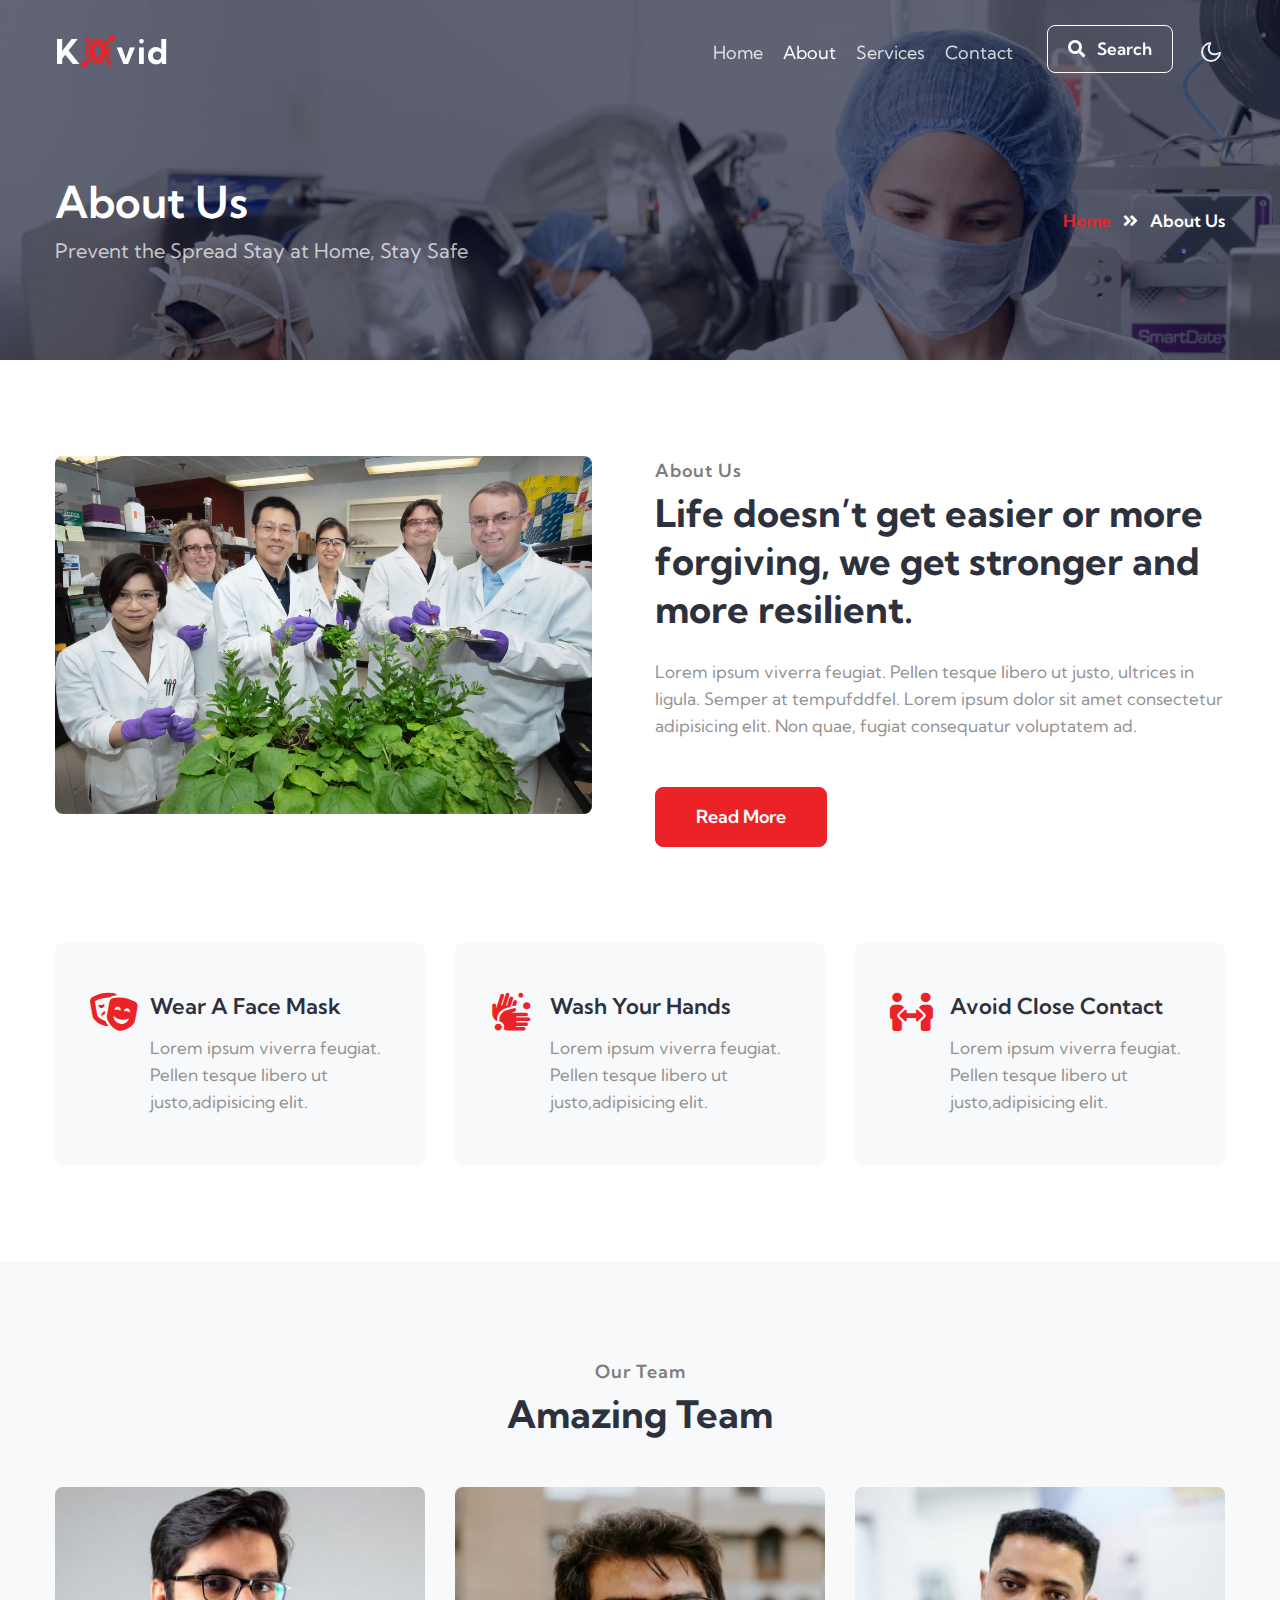
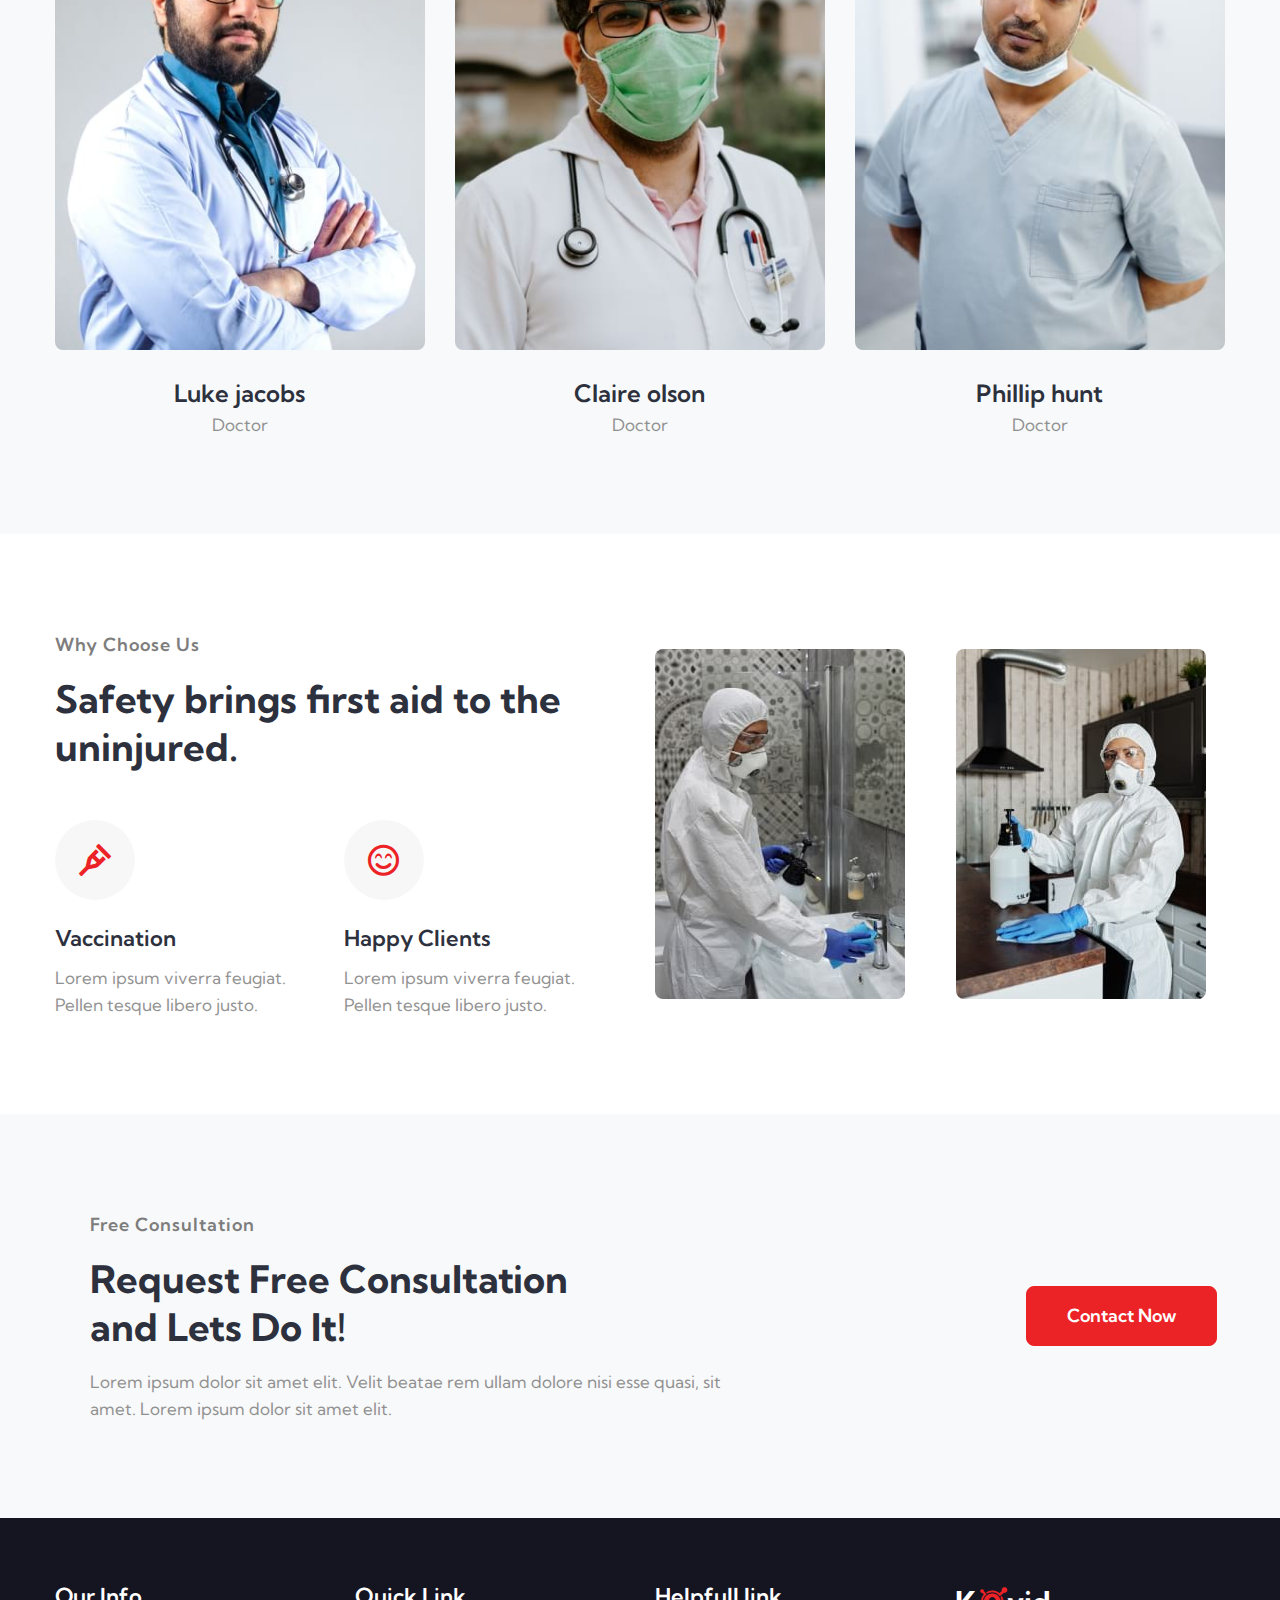
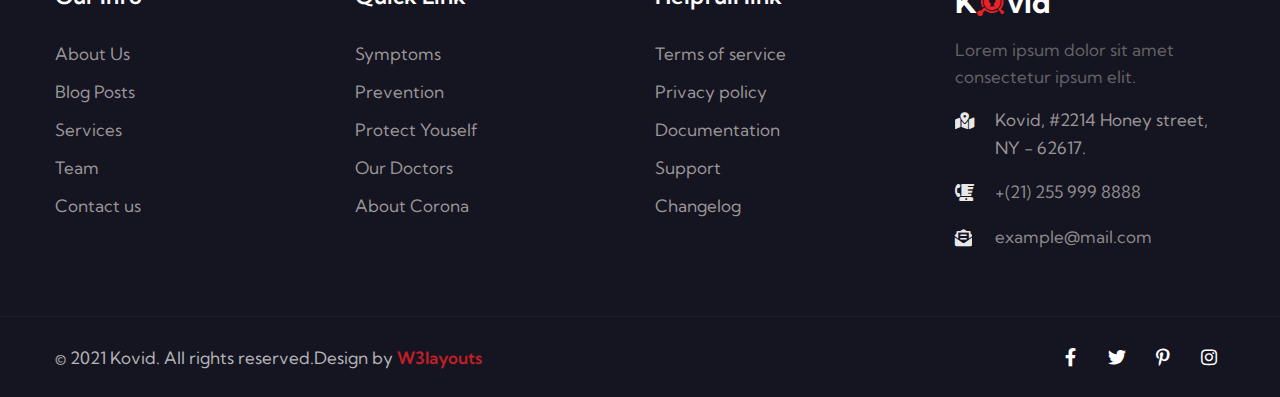
==== about.html @ a3995349 "final project" ====
<!doctype html>
<html lang="en">

<head>
  <!-- Required meta tags -->
  <meta charset="utf-8">
  <meta name="viewport" content="width=device-width, initial-scale=1, shrink-to-fit=no">
  <title>Kovid - Medical Category Bootstrap Responsive Template | About : W3layouts</title>
  <!-- google fonts -->
  <link href="//fonts.googleapis.com/css2?family=Kumbh+Sans:wght@300;400;700&display=swap" rel="stylesheet">
  <!-- Template CSS -->
  <link rel="stylesheet" href="assets/css/style-starter.css">
</head>

<body>
  <!--header-->
  <header id="site-header" class="fixed-top">
    <div class="container">
      <nav class="navbar navbar-expand-lg navbar-dark stroke">
        <h1>
          <a class="navbar-brand" href="index.html">
            K<i class="fab fa-keycdn"></i>vid</a>
        </h1>
        <!-- if logo is image enable this   
          <a class="navbar-brand" href="#index.html">
              <img src="image-path" alt="Your logo" title="Your logo" style="height:35px;" />
          </a> -->
        <button class="navbar-toggler  collapsed bg-gradient" type="button" data-toggle="collapse"
          data-target="#navbarTogglerDemo02" aria-controls="navbarTogglerDemo02" aria-expanded="false"
          aria-label="Toggle navigation">
          <span class="navbar-toggler-icon fa icon-expand fa-bars"></span>
          <span class="navbar-toggler-icon fa icon-close fa-times"></span>
          </span>
        </button>
        <div class="collapse navbar-collapse" id="navbarTogglerDemo02">
          <ul class="navbar-nav ml-lg-auto">
            <li class="nav-item">
              <a class="nav-link" href="index.html">Home <span class="sr-only">(current)</span></a>
            </li>
            <li class="nav-item active">
              <a class="nav-link" href="about.html">About</a>
            </li>
            <li class="nav-item">
              <a class="nav-link" href="services.html">Services</a>
            </li>

            <li class="nav-item mr-lg-1">
              <a class="nav-link" href="contact.html">Contact</a>
          </li>
           <!--/search-right-->
              <li class="header-search mr-lg-2 mt-lg-0 mt-4 position-relative">
                  <div class="search-right">
                      <a href="#search" class="btn btn-style search-btn" title="search"><span
                              class="fas fa-search mr-2" aria-hidden="true"></span> Search</a>
                     
                  </div>
              </li>
              <!--//search-right-->
          </ul>
        </div>
        <!-- toggle switch for light and dark theme -->
        <div class="mobile-position">
          <nav class="navigation">
            <div class="theme-switch-wrapper">
              <label class="theme-switch" for="checkbox">
                <input type="checkbox" id="checkbox">
                <div class="mode-container py-1">
                  <i class="gg-sun"></i>
                  <i class="gg-moon"></i>
                </div>
              </label>
            </div>
          </nav>
        </div>
        <!-- //toggle switch for light and dark theme -->
      </nav>

    </div>
  </header>
  <!--/header-->
  <!-- breadcrumb -->
<section class="w3l-about-breadcrumb text-center">
  <div class="breadcrumb-bg breadcrumb-bg-about py-5">
      <div class="container py-lg-5 py-md-4">
        <div class="w3breadcrumb-gids">
          <div class="w3breadcrumb-left text-left">
                    <h2 class="title AboutPageBanner">
                  About Us   </h2>
                              <p class="inner-page-para mt-2">
                                Prevent the Spread
                                Stay at Home, Stay Safe             </p>
          </div>
          <div class="w3breadcrumb-right">
                <ul class="breadcrumbs-custom-path">
                  <li><a href="index.html">Home</a></li>
                  <li class="active"><span class="fas fa-angle-double-right mx-2"></span> About Us</li>
                </ul>
          </div>
    </div>
      </div>
      <div class="hero-overlay"></div>
  </div>
</section>
<!--//breadcrumb-->
<!--/w3l-aboutblock1-->
  <section class="w3l-aboutblock1" id="about">
    <div class="midd-w3 py-5">
      <div class="container py-lg-5 py-md-4 py-2">
        <div class="row">
          <div class="col-lg-6 left-wthree-img pr-lg-5">
            <div class="position-relative">
              <img src="assets/images/banner5.jpg"
                alt="" class="img-fluid radius-image">
              </div>
            </div>
          <div class="col-lg-6 mt-lg-0 mt-5 about-right-faq align-self">
            <h5 class="title-subw3hny mb-1">About Us</h5>
            <h3 class="title-w3l">Life doesn’t get easier or more forgiving, we get stronger and more resilient.</h3>
            <p class="mt-4">Lorem ipsum viverra feugiat. Pellen tesque libero ut justo,
              ultrices in ligula. Semper at tempufddfel. Lorem ipsum dolor sit amet consectetur adipisicing
              elit. Non quae, fugiat consequatur voluptatem ad.</p>
            <a class="btn btn-primary btn-style mt-md-5 mt-4 mr-md-4 mr-3" href="#url">
              Read More </a>
          </div>
        </div>
        <!--/Features-->
        <div class="row justify-content-center mt-5 pt-lg-5 AboutFeatures">
          <div class="col-lg-4 col-md-6 grids-feature">
            <div class="area-box">
              <i class="fas fa-theater-masks" aria-hidden="true"></i>
              <div class="area-box-info">
                <h4><a href="#url" class="title-head">
                  Wear A Face Mask</a></h4>
                    <p>Lorem ipsum viverra feugiat. Pellen tesque libero ut justo,adipisicing
                      elit.</p>
              </div>
            </div>
          </div>
          <div class="col-lg-4 col-md-6 grids-feature mt-md-0 mt-4">
            <div class="area-box">
              <i class="fas fa-hands-wash" aria-hidden="true"></i>
              <div class="area-box-info">
                <h4><a href="#url" class="title-head">
                  Wash Your Hands</a></h4>
                    <p>Lorem ipsum viverra feugiat. Pellen tesque libero ut justo,adipisicing
                      elit.</p>
              </div>
            </div>
          </div>
          <div class="col-lg-4 col-md-6 grids-feature mt-lg-0 mt-4">
            <div class="area-box">
              <i class="fas fa-people-arrows" aria-hidden="true"></i>
              <div class="area-box-info">
                <h4><a href="#url" class="title-head">
                  Avoid Close Contact</a></h4>
                    <p>Lorem ipsum viverra feugiat. Pellen tesque libero ut justo,adipisicing
                      elit.</p>
              </div>
            </div>
          </div>
        </div>
         <!--//Features-->
      </div>
    </div>
  </section>
  <!--//w3l-aboutblock1-->
   <!--/team-sec-->
   <section class="w3l-team-main team py-5" id="team">
    <div class="container py-lg-5">
      <h5 class="title-subw3hny mb-1 text-center">Our Team</h5>
      <h3 class="title-w3l text-center">Amazing Team</h3>
      <div class="row team-row mt-md-5 mt-4">
        <div class="col-lg-4 col-6 team-wrap">
          <div class="team-member text-center">
            <div class="team-img">
              <img src="assets/images/team1.jpg" alt="" class="radius-image">
              <div class="overlay-team">
                <div class="team-details text-center">
                  <div class="socials mt-20">
                    <a href="#url">
                      <span class="fab fa-facebook-f"></span>
                    </a>
                    <a href="#url">
                      <span class="fab fa-twitter"></span>
                    </a>
                    <a href="#url">
                      <span class="fab fa-linkedin-in"></span>
                    </a>
                  </div>
                </div>
              </div>
            </div>
            <a href="#url" class="team-title">Luke jacobs</a>
            <p>Doctor</p>
          </div>
        </div>
        <!-- end team member -->
        <div class="col-lg-4 col-6 team-wrap">
          <div class="team-member text-center">
            <div class="team-img">
              <img src="assets/images/team3.jpg" alt="" class="radius-image">
              <div class="overlay-team">
                <div class="team-details text-center">
                  <div class="socials mt-20">
                    <a href="#url">
                      <span class="fab fa-facebook-f"></span>
                    </a>
                    <a href="#url">
                      <span class="fab fa-twitter"></span>
                    </a>
                    <a href="#url">
                      <span class="fab fa-linkedin-in"></span>
                    </a>
                  </div>
                </div>
              </div>
            </div>
            <a href="#url" class="team-title">Claire olson</a>
            <p>Doctor</p>
          </div>
        </div>
        <!-- end team member -->
        <div class="col-lg-4 col-6 team-wrap mt-lg-0 mt-5">
          <div class="team-member last text-center">
            <div class="team-img">
              <img src="assets/images/team2.jpg" alt="" class="radius-image">
              <div class="overlay-team">
                <div class="team-details text-center">
                  <div class="socials mt-20">
                    <a href="#url">
                      <span class="fab fa-facebook-f"></span>
                    </a>
                    <a href="#url">
                      <span class="fab fa-twitter"></span>
                    </a>
                    <a href="#url">
                      <span class="fab fa-linkedin-in"></span>
                    </a>
                  </div>
                </div>
              </div>
            </div>
            <a href="#url" class="team-title">Phillip hunt</a>
            <p>Doctor</p>
          </div>
        </div>
      </div>
  </section>
  <!--//team-sec-->
  <!--/w3l-about2-->
  <section class="w3l-about2 py-5">
    <div class="container py-lg-5 py-md-4 py-2 AboutPageStats">
      <div class="row cwp23-content align-items-center">
        <div class="col-lg-6 pr-lg-5">
          <h5 class="title-subw3hny mb-3">Why Choose Us</h5>
          <h3 class="title-w3l">Safety brings first aid to the uninjured.</h3>
          <div class="cwp23-text-cols mt-lg-5 mt-4">
            <div class="column">
              <div class="icon mb-4">
                  <span class="fas fa-crutch"></span>
               </div>
              <h4>Vaccination</h4>
              <p>Lorem ipsum viverra feugiat. Pellen tesque libero justo.</p>
            </div>
            <div class="column">
              <div class="icon mb-4">
                <span class="far fa-smile-beam"></span>
              </div>
              <h4>Happy Clients</h4>
              <p>Lorem ipsum viverra feugiat. Pellen tesque libero justo.</p>
            </div>
          </div>
        </div>
        <div class="col-lg-3 col-6 cwp23-text align-self mt-lg-0 mt-5 pr-md-3 pr-2">
          <img src="assets/images/1.jpg" alt=""
            class="radius-image img-fluid">
        </div>
        <div class="col-lg-3 col-6  cwp23-text align-self mt-lg-0 mt-5 pl-md-3 pl-2">
          <img src="assets/images/2.jpg" alt=""
            class="radius-image img-fluid">
        </div>
      </div>
    </div>
  </section>
 <!--//w3l-about2-->
  <!--/w3l-project-->
  <section class="w3l-project-main py-5">
    <div class="container py-md-5 py-2">
      <div class="w3l-project-in">
        <div class="row">
          <div class="col-lg-8">
            <div class="bottom-info">
              <div class="header-section pr-lg-5">
                <h5 class="title-subw3hny mb-3">Free Consultation</h5>
                <h3 class="title-w3l mb-3">Request Free Consultation <br>and <span class="span-bold">Lets Do It!</span>
                </h3>
                <p>Lorem ipsum dolor sit amet elit. Velit beatae rem ullam dolore nisi esse quasi, sit amet. Lorem ipsum dolor sit amet elit.</p>
              </div>
            </div>
          </div>
          <div class="col-lg-4 align-self text-lg-right mt-lg-0 mt-sm-5 mt-4">
            <a href="#" class="btn btn-primary btn-white  btn-style mr-2"> Contact Now </a>
          </div>
        </div>
      </div>
    </div>
  </section>
  <!--//w3l-project-->
  <!--/footer-->
  <section class="w3l-footer-29-main">
    <div class="footer-29 py-5">
      <div class="container py-lg-3">
        <div class="row footer-top-29">
          <div class="col-lg-3 col-sm-6 footer-list-29 footer-2 mt-lg-0 mt-md-5 mt-4">
            <ul>
              <h6 class="footer-title-29">Our Info</h6>
              <li><a href="about.html">About Us</a></li>
              <li><a href="blog.html"> Blog Posts</a></li>
              <li><a href="services.html">Services</a></li>

              <li><a href="about.html">Team</a></li>
              <li><a href="contact.html">Contact us</a></li>
            </ul>
          </div>
          <div class="col-lg-3 col-sm-6 footer-list-29 footer-2 mt-lg-0 mt-md-5 mt-4">
            <h6 class="footer-title-29">Quick Link</h6>
            <ul>
              <li><a href="#syn">Symptoms</a></li>

              <li><a href="#vention">Prevention</a></li>
              <li><a href="#protect">Protect Youself</a></li>
              <li><a href="#our">Our Doctors</a></li>
              <li><a href="#pack">About Corona</a></li>

            </ul>
          </div>
          <div class="col-lg-3 col-sm-6 footer-list-29 footer-2 mt-lg-0 mt-md-5 mt-4">
            <h6 class="footer-title-29">Helpfull link</h6>
            <ul>
              <li><a href="#terms">Terms of service</a></li>
              <li><a href="#privacy"> Privacy policy</a></li>
              <li><a href="#doc"> Documentation</a></li>
              <li><a href="#support"> Support</a></li>
              <li><a href="#changelog"> Changelog</a></li>
            </ul>
          </div>
          <div class="col-lg-3 col-sm-6 footer-list-29 footer-2 mt-lg-0 mt-md-5 mt-4">
            <div class="footer-logo mb-3">
              <h2>
                <a class="navbar-brand" href="index.html">
                    K<i class="fab fa-keycdn"></i>vid</a>
              </h2>
            </div>
            <p>Lorem ipsum dolor sit amet consectetur ipsum elit.</p>

            <div class="cont-details">
              <div class="cont-top margin-up">
                <div class="cont-left text-center">
                  <span class="fas fa-map-marked-alt"></span>
                </div>
                <div class="cont-right">
                  <p> Kovid, #2214 Honey street, NY - 62617.</p>
                </div>
              </div>
              <div class="cont-top margin-up">
                <div class="cont-left text-center">
                  <span class="fas fa-blender-phone"></span>
                </div>
                <div class="cont-right">
                  <p><a href="tel:+(21) 255 999 8888"> +(21) 255 999
                      8888</a></p>
                </div>
              </div>
              <div class="cont-top margin-up">
                <div class="cont-left text-center">
                  <span class="fas fa-envelope-open-text"></span>
                </div>
                <div class="cont-right">
                  <p><a href="mailto:example@mail.com" class="mail">
                      example@mail.com</a></p>
                </div>
              </div>
            </div>

          </div>
        </div>
      </div>
    </div>
  </section>
  <!-- //footer -->
  <!-- copyright -->
  <section class="w3l-copyright">
    <div class="container">
      <div class="row bottom-copies">
        <p class="col-lg-8 copy-footer-29">© 2021 Kovid. All rights reserved.Design by<a href="https://w3layouts.com/"
            target="_blank">
            W3layouts</a></p>
        <div class="col-lg-4 main-social-footer-29">
          <a href="#facebook" class="facebook"><span class="fab fa-facebook-f"></span></a>
          <a href="#twitter" class="twitter"><span class="fab fa-twitter"></span></a>
          <a href="#pinterest"><span class="fab fa-pinterest-p"></span></a>
          <a href="#instagram" class="instagram"><span class="fab fa-instagram"></span></a>
        
        </div>
      </div>
    </div>
    <!-- move top -->
    <button onclick="topFunction()" id="movetop" title="Go to top">
      <i class="fas fa-level-up-alt"></i>
    </button>
    <script>
      // When the user scrolls down 20px from the top of the document, show the button
      window.onscroll = function () {
        scrollFunction()
      };

      function scrollFunction() {
        if (document.body.scrollTop > 20 || document.documentElement.scrollTop > 20) {
          document.getElementById("movetop").style.display = "block";
        } else {
          document.getElementById("movetop").style.display = "none";
        }
      }

      // When the user clicks on the button, scroll to the top of the document
      function topFunction() {
        document.body.scrollTop = 0;
        document.documentElement.scrollTop = 0;
      }
    </script>
    <!-- /move top -->
  </section>
  <!-- //copyright -->
  <!--//footer-->
  <!-- Template JavaScript -->
  <script src="assets/js/jquery-3.3.1.min.js"></script>
  <script src="assets/js/theme-change.js"></script>
  <!-- disable body scroll which navbar is in active -->
  <script>
    $(function () {
      $('.navbar-toggler').click(function () {
        $('body').toggleClass('noscroll');
      })
    });
  </script>
  <!-- disable body scroll which navbar is in active -->

  <!--/MENU-JS-->
  <script>
    $(window).on("scroll", function () {
      var scroll = $(window).scrollTop();

      if (scroll >= 80) {
        $("#site-header").addClass("nav-fixed");
      } else {
        $("#site-header").removeClass("nav-fixed");
      }
    });

    //Main navigation Active Class Add Remove
    $(".navbar-toggler").on("click", function () {
      $("header").toggleClass("active");
    });
    $(document).on("ready", function () {
      if ($(window).width() > 991) {
        $("header").removeClass("active");
      }
      $(window).on("resize", function () {
        if ($(window).width() > 991) {
          $("header").removeClass("active");
        }
      });
    });
  </script>
  <!--//MENU-JS-->
  <script src="assets/js/bootstrap.min.js"></script>

</body>

</html>
---- assets/css/style-starter.css ----
@charset "UTF-8";
:root {
  --blue: #007bff;
  --indigo: #6610f2;
  --purple: #6f42c1;
  --pink: #e83e8c;
  --red: #dc3545;
  --orange: #fd7e14;
  --yellow: #ffc107;
  --green: #28a745;
  --teal: #20c997;
  --cyan: #17a2b8;
  --white: #fff;
  --gray: #6c757d;
  --gray-dark: #343a40;
  --primary: #00a63f;
  --secondary: #213364;
  --success: #28a745;
  --info: #17a2b8;
  --warning: #ffc107;
  --danger: #dc3545;
  --light: #f8f9fa;
  --dark: #343a40;
  --breakpoint-xs: 0;
  --breakpoint-sm: 576px;
  --breakpoint-md: 768px;
  --breakpoint-lg: 992px;
  --breakpoint-xl: 1200px;
  --font-family-sans-serif: -apple-system, BlinkMacSystemFont, "Segoe UI", Roboto, "Helvetica Neue", Arial, "Noto Sans", sans-serif, "Apple Color Emoji", "Segoe UI Emoji", "Segoe UI Symbol", "Noto Color Emoji";
  --font-family-monospace: SFMono-Regular, Menlo, Monaco, Consolas, "Liberation Mono", "Courier New", monospace;
}

*,
*::before,
*::after {
  box-sizing: border-box;
}

html {
  font-family: sans-serif;
  line-height: 1.15;
  -webkit-text-size-adjust: 100%;
  -webkit-tap-highlight-color: rgba(0, 0, 0, 0);
}

article,
aside,
figcaption,
figure,
footer,
header,
hgroup,
main,
nav,
section {
  display: block;
}

body {
  margin: 0;
  font-family: -apple-system, BlinkMacSystemFont, "Segoe UI", Roboto, "Helvetica Neue", Arial, "Noto Sans", sans-serif, "Apple Color Emoji", "Segoe UI Emoji", "Segoe UI Symbol", "Noto Color Emoji";
  font-size: 1rem;
  font-weight: 400;
  line-height: 1.5;
  color: #212529;
  text-align: left;
  background-color: #fff;
}

[tabindex="-1"]:focus:not(:focus-visible) {
  outline: 0 !important;
}

hr {
  box-sizing: content-box;
  height: 0;
  overflow: visible;
}

h1,
h2,
h3,
h4,
h5,
h6 {
  margin-top: 0;
  margin-bottom: 0.5rem;
}

p {
  margin-top: 0;
  margin-bottom: 1rem;
}

abbr[title],
abbr[data-original-title] {
  text-decoration: underline;
  -webkit-text-decoration: underline dotted;
  text-decoration: underline dotted;
  cursor: help;
  border-bottom: 0;
  -webkit-text-decoration-skip-ink: none;
  text-decoration-skip-ink: none;
}

address {
  margin-bottom: 1rem;
  font-style: normal;
  line-height: inherit;
}

ol,
ul,
dl {
  margin-top: 0;
  margin-bottom: 1rem;
}

ol ol,
ul ul,
ol ul,
ul ol {
  margin-bottom: 0;
}

dt {
  font-weight: 700;
}

dd {
  margin-bottom: .5rem;
  margin-left: 0;
}

blockquote {
  margin: 0 0 1rem;
}

b,
strong {
  font-weight: bolder;
}

small {
  font-size: 80%;
}

sub,
sup {
  position: relative;
  font-size: 75%;
  line-height: 0;
  vertical-align: baseline;
}

sub {
  bottom: -.25em;
}

sup {
  top: -.5em;
}

a {
  color: #00a63f;
  text-decoration: none;
  background-color: transparent;
}

a:hover {
  color: #005a22;
  text-decoration: underline;
}

a:not([href]) {
  color: inherit;
  text-decoration: none;
}

a:not([href]):hover {
  color: inherit;
  text-decoration: none;
}

pre,
code,
kbd,
samp {
  font-family: SFMono-Regular, Menlo, Monaco, Consolas, "Liberation Mono", "Courier New", monospace;
  font-size: 1em;
}

pre {
  margin-top: 0;
  margin-bottom: 1rem;
  overflow: auto;
}

figure {
  margin: 0 0 1rem;
}

img {
  vertical-align: middle;
  border-style: none;
}

svg {
  overflow: hidden;
  vertical-align: middle;
}

table {
  border-collapse: collapse;
}

caption {
  padding-top: 0.75rem;
  padding-bottom: 0.75rem;
  color: #6c757d;
  text-align: left;
  caption-side: bottom;
}

th {
  text-align: inherit;
}

label {
  display: inline-block;
  margin-bottom: 0.5rem;
}

button {
  border-radius: 0;
}

button:focus {
  outline: 1px dotted;
  outline: 5px auto -webkit-focus-ring-color;
}

input,
button,
select,
optgroup,
textarea {
  margin: 0;
  font-family: inherit;
  font-size: inherit;
  line-height: inherit;
}

button,
input {
  overflow: visible;
}

button,
select {
  text-transform: none;
}

select {
  word-wrap: normal;
}

button,
[type="button"],
[type="reset"],
[type="submit"] {
  -webkit-appearance: button;
}

button:not(:disabled),
[type="button"]:not(:disabled),
[type="reset"]:not(:disabled),
[type="submit"]:not(:disabled) {
  cursor: pointer;
}

button::-moz-focus-inner,
[type="button"]::-moz-focus-inner,
[type="reset"]::-moz-focus-inner,
[type="submit"]::-moz-focus-inner {
  padding: 0;
  border-style: none;
}

input[type="radio"],
input[type="checkbox"] {
  box-sizing: border-box;
  padding: 0;
}

input[type="date"],
input[type="time"],
input[type="datetime-local"],
input[type="month"] {
  -webkit-appearance: listbox;
}

textarea {
  overflow: auto;
  resize: vertical;
}

fieldset {
  min-width: 0;
  padding: 0;
  margin: 0;
  border: 0;
}

legend {
  display: block;
  width: 100%;
  max-width: 100%;
  padding: 0;
  margin-bottom: .5rem;
  font-size: 1.5rem;
  line-height: inherit;
  color: inherit;
  white-space: normal;
}

@media (max-width: 1200px) {
  legend {
    font-size: calc(1.275rem + 0.3vw);
  }
}

progress {
  vertical-align: baseline;
}

[type="number"]::-webkit-inner-spin-button,
[type="number"]::-webkit-outer-spin-button {
  height: auto;
}

[type="search"] {
  outline-offset: -2px;
  -webkit-appearance: none;
}

[type="search"]::-webkit-search-decoration {
  -webkit-appearance: none;
}

::-webkit-file-upload-button {
  font: inherit;
  -webkit-appearance: button;
}

output {
  display: inline-block;
}

summary {
  display: list-item;
  cursor: pointer;
}

template {
  display: none;
}

[hidden] {
  display: none !important;
}

h1,
h2,
h3,
h4,
h5,
h6,
.h1,
.h2,
.h3,
.h4,
.h5,
.h6 {
  margin-bottom: 0.5rem;
  font-weight: 500;
  line-height: 1.2;
}

h1,
.h1 {
  font-size: 2.5rem;
}

@media (max-width: 1200px) {

  h1,
  .h1 {
    font-size: calc(1.375rem + 1.5vw);
  }
}

h2,
.h2 {
  font-size: 2rem;
}

@media (max-width: 1200px) {

  h2,
  .h2 {
    font-size: calc(1.325rem + 0.9vw);
  }
}

h3,
.h3 {
  font-size: 1.75rem;
}

@media (max-width: 1200px) {

  h3,
  .h3 {
    font-size: calc(1.3rem + 0.6vw);
  }
}

h4,
.h4 {
  font-size: 1.5rem;
}

@media (max-width: 1200px) {

  h4,
  .h4 {
    font-size: calc(1.275rem + 0.3vw);
  }
}

h5,
.h5 {
  font-size: 1.25rem;
}

h6,
.h6 {
  font-size: 1rem;
}

.lead {
  font-size: 1.25rem;
  font-weight: 300;
}

.display-1 {
  font-size: 6rem;
  font-weight: 300;
  line-height: 1.2;
}

@media (max-width: 1200px) {
  .display-1 {
    font-size: calc(1.725rem + 5.7vw);
  }
}

.display-2 {
  font-size: 5.5rem;
  font-weight: 300;
  line-height: 1.2;
}

@media (max-width: 1200px) {
  .display-2 {
    font-size: calc(1.675rem + 5.1vw);
  }
}

.display-3 {
  font-size: 4.5rem;
  font-weight: 300;
  line-height: 1.2;
}

@media (max-width: 1200px) {
  .display-3 {
    font-size: calc(1.575rem + 3.9vw);
  }
}

.display-4 {
  font-size: 3.5rem;
  font-weight: 300;
  line-height: 1.2;
}

@media (max-width: 1200px) {
  .display-4 {
    font-size: calc(1.475rem + 2.7vw);
  }
}

hr {
  margin-top: 1rem;
  margin-bottom: 1rem;
  border: 0;
  border-top: 1px solid rgba(0, 0, 0, 0.1);
}

small,
.small {
  font-size: 80%;
  font-weight: 400;
}

mark,
.mark {
  padding: 0.2em;
  background-color: #fcf8e3;
}

.list-unstyled {
  padding-left: 0;
  list-style: none;
}

.list-inline {
  padding-left: 0;
  list-style: none;
}

.list-inline-item {
  display: inline-block;
}

.list-inline-item:not(:last-child) {
  margin-right: 0.5rem;
}

.initialism {
  font-size: 90%;
  text-transform: uppercase;
}

.blockquote {
  margin-bottom: 1rem;
  font-size: 1.25rem;
}

.blockquote-footer {
  display: block;
  font-size: 80%;
  color: #6c757d;
}

.blockquote-footer::before {
  content: "\2014\00A0";
}

.img-fluid {
  max-width: 100%;
  height: auto;
}

.img-thumbnail {
  padding: 0.25rem;
  background-color: #fff;
  border: 1px solid #dee2e6;
  border-radius: 0.25rem;
  max-width: 100%;
  height: auto;
}

.figure {
  display: inline-block;
}

.figure-img {
  margin-bottom: 0.5rem;
  line-height: 1;
}

.figure-caption {
  font-size: 90%;
  color: #6c757d;
}

code {
  font-size: 87.5%;
  color: #e83e8c;
  word-wrap: break-word;
}

a>code {
  color: inherit;
}

kbd {
  padding: 0.2rem 0.4rem;
  font-size: 87.5%;
  color: #fff;
  background-color: #212529;
  border-radius: 0.2rem;
}

kbd kbd {
  padding: 0;
  font-size: 100%;
  font-weight: 700;
}

pre {
  display: block;
  font-size: 87.5%;
  color: #212529;
}

pre code {
  font-size: inherit;
  color: inherit;
  word-break: normal;
}

.pre-scrollable {
  max-height: 340px;
  overflow-y: scroll;
}

.container {
  width: 100%;
  padding-right: 15px;
  padding-left: 15px;
  margin-right: auto;
  margin-left: auto;
}

@media (min-width: 576px) {
  .container {
    max-width: 540px;
  }
}

@media (min-width: 768px) {
  .container {
    max-width: 720px;
  }
}

@media (min-width: 992px) {
  .container {
    max-width: 960px;
  }
}

@media (min-width: 1200px) {
  .container {
    max-width: 1140px;
  }
}

.container-fluid,
.container-sm,
.container-md,
.container-lg,
.container-xl {
  width: 100%;
  padding-right: 15px;
  padding-left: 15px;
  margin-right: auto;
  margin-left: auto;
}

@media (min-width: 576px) {

  .container,
  .container-sm {
    max-width: 540px;
  }
}

@media (min-width: 768px) {

  .container,
  .container-sm,
  .container-md {
    max-width: 720px;
  }
}

@media (min-width: 992px) {

  .container,
  .container-sm,
  .container-md,
  .container-lg {
    max-width: 960px;
  }
}

@media (min-width: 1200px) {

  .container,
  .container-sm,
  .container-md,
  .container-lg,
  .container-xl {
    max-width: 1140px;
  }
}

.row {
  display: flex;
  flex-wrap: wrap;
  margin-right: -15px;
  margin-left: -15px;
}

.no-gutters {
  margin-right: 0;
  margin-left: 0;
}

.no-gutters>.col,
.no-gutters>[class*="col-"] {
  padding-right: 0;
  padding-left: 0;
}

.col-1,
.col-2,
.col-3,
.col-4,
.col-5,
.col-6,
.col-7,
.col-8,
.col-9,
.col-10,
.col-11,
.col-12,
.col,
.col-auto,
.col-sm-1,
.col-sm-2,
.col-sm-3,
.col-sm-4,
.col-sm-5,
.col-sm-6,
.col-sm-7,
.col-sm-8,
.col-sm-9,
.col-sm-10,
.col-sm-11,
.col-sm-12,
.col-sm,
.col-sm-auto,
.col-md-1,
.col-md-2,
.col-md-3,
.col-md-4,
.col-md-5,
.col-md-6,
.col-md-7,
.col-md-8,
.col-md-9,
.col-md-10,
.col-md-11,
.col-md-12,
.col-md,
.col-md-auto,
.col-lg-1,
.col-lg-2,
.col-lg-3,
.col-lg-4,
.col-lg-5,
.col-lg-6,
.col-lg-7,
.col-lg-8,
.col-lg-9,
.col-lg-10,
.col-lg-11,
.col-lg-12,
.col-lg,
.col-lg-auto,
.col-xl-1,
.col-xl-2,
.col-xl-3,
.col-xl-4,
.col-xl-5,
.col-xl-6,
.col-xl-7,
.col-xl-8,
.col-xl-9,
.col-xl-10,
.col-xl-11,
.col-xl-12,
.col-xl,
.col-xl-auto {
  position: relative;
  width: 100%;
  padding-right: 15px;
  padding-left: 15px;
}

.col {
  flex-basis: 0;
  flex-grow: 1;
  max-width: 100%;
}

.row-cols-1>* {
  flex: 0 0 100%;
  max-width: 100%;
}

.row-cols-2>* {
  flex: 0 0 50%;
  max-width: 50%;
}

.row-cols-3>* {
  flex: 0 0 33.33333%;
  max-width: 33.33333%;
}

.row-cols-4>* {
  flex: 0 0 25%;
  max-width: 25%;
}

.row-cols-5>* {
  flex: 0 0 20%;
  max-width: 20%;
}

.row-cols-6>* {
  flex: 0 0 16.66667%;
  max-width: 16.66667%;
}

.col-auto {
  flex: 0 0 auto;
  width: auto;
  max-width: 100%;
}

.col-1 {
  flex: 0 0 8.33333%;
  max-width: 8.33333%;
}

.col-2 {
  flex: 0 0 16.66667%;
  max-width: 16.66667%;
}

.col-3 {
  flex: 0 0 25%;
  max-width: 25%;
}

.col-4 {
  flex: 0 0 33.33333%;
  max-width: 33.33333%;
}

.col-5 {
  flex: 0 0 41.66667%;
  max-width: 41.66667%;
}

.col-6 {
  flex: 0 0 50%;
  max-width: 50%;
}

.col-7 {
  flex: 0 0 58.33333%;
  max-width: 58.33333%;
}

.col-8 {
  flex: 0 0 66.66667%;
  max-width: 66.66667%;
}

.col-9 {
  flex: 0 0 75%;
  max-width: 75%;
}

.col-10 {
  flex: 0 0 83.33333%;
  max-width: 83.33333%;
}

.col-11 {
  flex: 0 0 91.66667%;
  max-width: 91.66667%;
}

.col-12 {
  flex: 0 0 100%;
  max-width: 100%;
}

.order-first {
  order: -1;
}

.order-last {
  order: 13;
}

.order-0 {
  order: 0;
}

.order-1 {
  order: 1;
}

.order-2 {
  order: 2;
}

.order-3 {
  order: 3;
}

.order-4 {
  order: 4;
}

.order-5 {
  order: 5;
}

.order-6 {
  order: 6;
}

.order-7 {
  order: 7;
}

.order-8 {
  order: 8;
}

.order-9 {
  order: 9;
}

.order-10 {
  order: 10;
}

.order-11 {
  order: 11;
}

.order-12 {
  order: 12;
}

.offset-1 {
  margin-left: 8.33333%;
}

.offset-2 {
  margin-left: 16.66667%;
}

.offset-3 {
  margin-left: 25%;
}

.offset-4 {
  margin-left: 33.33333%;
}

.offset-5 {
  margin-left: 41.66667%;
}

.offset-6 {
  margin-left: 50%;
}

.offset-7 {
  margin-left: 58.33333%;
}

.offset-8 {
  margin-left: 66.66667%;
}

.offset-9 {
  margin-left: 75%;
}

.offset-10 {
  margin-left: 83.33333%;
}

.offset-11 {
  margin-left: 91.66667%;
}

@media (min-width: 576px) {
  .col-sm {
    flex-basis: 0;
    flex-grow: 1;
    max-width: 100%;
  }

  .row-cols-sm-1>* {
    flex: 0 0 100%;
    max-width: 100%;
  }

  .row-cols-sm-2>* {
    flex: 0 0 50%;
    max-width: 50%;
  }

  .row-cols-sm-3>* {
    flex: 0 0 33.33333%;
    max-width: 33.33333%;
  }

  .row-cols-sm-4>* {
    flex: 0 0 25%;
    max-width: 25%;
  }

  .row-cols-sm-5>* {
    flex: 0 0 20%;
    max-width: 20%;
  }

  .row-cols-sm-6>* {
    flex: 0 0 16.66667%;
    max-width: 16.66667%;
  }

  .col-sm-auto {
    flex: 0 0 auto;
    width: auto;
    max-width: 100%;
  }

  .col-sm-1 {
    flex: 0 0 8.33333%;
    max-width: 8.33333%;
  }

  .col-sm-2 {
    flex: 0 0 16.66667%;
    max-width: 16.66667%;
  }

  .col-sm-3 {
    flex: 0 0 25%;
    max-width: 25%;
  }

  .col-sm-4 {
    flex: 0 0 33.33333%;
    max-width: 33.33333%;
  }

  .col-sm-5 {
    flex: 0 0 41.66667%;
    max-width: 41.66667%;
  }

  .col-sm-6 {
    flex: 0 0 50%;
    max-width: 50%;
  }

  .col-sm-7 {
    flex: 0 0 58.33333%;
    max-width: 58.33333%;
  }

  .col-sm-8 {
    flex: 0 0 66.66667%;
    max-width: 66.66667%;
  }

  .col-sm-9 {
    flex: 0 0 75%;
    max-width: 75%;
  }

  .col-sm-10 {
    flex: 0 0 83.33333%;
    max-width: 83.33333%;
  }

  .col-sm-11 {
    flex: 0 0 91.66667%;
    max-width: 91.66667%;
  }

  .col-sm-12 {
    flex: 0 0 100%;
    max-width: 100%;
  }

  .order-sm-first {
    order: -1;
  }

  .order-sm-last {
    order: 13;
  }

  .order-sm-0 {
    order: 0;
  }

  .order-sm-1 {
    order: 1;
  }

  .order-sm-2 {
    order: 2;
  }

  .order-sm-3 {
    order: 3;
  }

  .order-sm-4 {
    order: 4;
  }

  .order-sm-5 {
    order: 5;
  }

  .order-sm-6 {
    order: 6;
  }

  .order-sm-7 {
    order: 7;
  }

  .order-sm-8 {
    order: 8;
  }

  .order-sm-9 {
    order: 9;
  }

  .order-sm-10 {
    order: 10;
  }

  .order-sm-11 {
    order: 11;
  }

  .order-sm-12 {
    order: 12;
  }

  .offset-sm-0 {
    margin-left: 0;
  }

  .offset-sm-1 {
    margin-left: 8.33333%;
  }

  .offset-sm-2 {
    margin-left: 16.66667%;
  }

  .offset-sm-3 {
    margin-left: 25%;
  }

  .offset-sm-4 {
    margin-left: 33.33333%;
  }

  .offset-sm-5 {
    margin-left: 41.66667%;
  }

  .offset-sm-6 {
    margin-left: 50%;
  }

  .offset-sm-7 {
    margin-left: 58.33333%;
  }

  .offset-sm-8 {
    margin-left: 66.66667%;
  }

  .offset-sm-9 {
    margin-left: 75%;
  }

  .offset-sm-10 {
    margin-left: 83.33333%;
  }

  .offset-sm-11 {
    margin-left: 91.66667%;
  }
}

@media (min-width: 768px) {
  .col-md {
    flex-basis: 0;
    flex-grow: 1;
    max-width: 100%;
  }

  .row-cols-md-1>* {
    flex: 0 0 100%;
    max-width: 100%;
  }

  .row-cols-md-2>* {
    flex: 0 0 50%;
    max-width: 50%;
  }

  .row-cols-md-3>* {
    flex: 0 0 33.33333%;
    max-width: 33.33333%;
  }

  .row-cols-md-4>* {
    flex: 0 0 25%;
    max-width: 25%;
  }

  .row-cols-md-5>* {
    flex: 0 0 20%;
    max-width: 20%;
  }

  .row-cols-md-6>* {
    flex: 0 0 16.66667%;
    max-width: 16.66667%;
  }

  .col-md-auto {
    flex: 0 0 auto;
    width: auto;
    max-width: 100%;
  }

  .col-md-1 {
    flex: 0 0 8.33333%;
    max-width: 8.33333%;
  }

  .col-md-2 {
    flex: 0 0 16.66667%;
    max-width: 16.66667%;
  }

  .col-md-3 {
    flex: 0 0 25%;
    max-width: 25%;
  }

  .col-md-4 {
    flex: 0 0 33.33333%;
    max-width: 33.33333%;
  }

  .col-md-5 {
    flex: 0 0 41.66667%;
    max-width: 41.66667%;
  }

  .col-md-6 {
    flex: 0 0 50%;
    max-width: 50%;
  }

  .col-md-7 {
    flex: 0 0 58.33333%;
    max-width: 58.33333%;
  }

  .col-md-8 {
    flex: 0 0 66.66667%;
    max-width: 66.66667%;
  }

  .col-md-9 {
    flex: 0 0 75%;
    max-width: 75%;
  }

  .col-md-10 {
    flex: 0 0 83.33333%;
    max-width: 83.33333%;
  }

  .col-md-11 {
    flex: 0 0 91.66667%;
    max-width: 91.66667%;
  }

  .col-md-12 {
    flex: 0 0 100%;
    max-width: 100%;
  }

  .order-md-first {
    order: -1;
  }

  .order-md-last {
    order: 13;
  }

  .order-md-0 {
    order: 0;
  }

  .order-md-1 {
    order: 1;
  }

  .order-md-2 {
    order: 2;
  }

  .order-md-3 {
    order: 3;
  }

  .order-md-4 {
    order: 4;
  }

  .order-md-5 {
    order: 5;
  }

  .order-md-6 {
    order: 6;
  }

  .order-md-7 {
    order: 7;
  }

  .order-md-8 {
    order: 8;
  }

  .order-md-9 {
    order: 9;
  }

  .order-md-10 {
    order: 10;
  }

  .order-md-11 {
    order: 11;
  }

  .order-md-12 {
    order: 12;
  }

  .offset-md-0 {
    margin-left: 0;
  }

  .offset-md-1 {
    margin-left: 8.33333%;
  }

  .offset-md-2 {
    margin-left: 16.66667%;
  }

  .offset-md-3 {
    margin-left: 25%;
  }

  .offset-md-4 {
    margin-left: 33.33333%;
  }

  .offset-md-5 {
    margin-left: 41.66667%;
  }

  .offset-md-6 {
    margin-left: 50%;
  }

  .offset-md-7 {
    margin-left: 58.33333%;
  }

  .offset-md-8 {
    margin-left: 66.66667%;
  }

  .offset-md-9 {
    margin-left: 75%;
  }

  .offset-md-10 {
    margin-left: 83.33333%;
  }

  .offset-md-11 {
    margin-left: 91.66667%;
  }
}

@media (min-width: 992px) {
  .col-lg {
    flex-basis: 0;
    flex-grow: 1;
    max-width: 100%;
  }

  .row-cols-lg-1>* {
    flex: 0 0 100%;
    max-width: 100%;
  }

  .row-cols-lg-2>* {
    flex: 0 0 50%;
    max-width: 50%;
  }

  .row-cols-lg-3>* {
    flex: 0 0 33.33333%;
    max-width: 33.33333%;
  }

  .row-cols-lg-4>* {
    flex: 0 0 25%;
    max-width: 25%;
  }

  .row-cols-lg-5>* {
    flex: 0 0 20%;
    max-width: 20%;
  }

  .row-cols-lg-6>* {
    flex: 0 0 16.66667%;
    max-width: 16.66667%;
  }

  .col-lg-auto {
    flex: 0 0 auto;
    width: auto;
    max-width: 100%;
  }

  .col-lg-1 {
    flex: 0 0 8.33333%;
    max-width: 8.33333%;
  }

  .col-lg-2 {
    flex: 0 0 16.66667%;
    max-width: 16.66667%;
  }

  .col-lg-3 {
    flex: 0 0 25%;
    max-width: 25%;
  }

  .col-lg-4 {
    flex: 0 0 33.33333%;
    max-width: 33.33333%;
  }

  .col-lg-5 {
    flex: 0 0 41.66667%;
    max-width: 41.66667%;
  }

  .col-lg-6 {
    flex: 0 0 50%;
    max-width: 50%;
  }

  .col-lg-7 {
    flex: 0 0 58.33333%;
    max-width: 58.33333%;
  }

  .col-lg-8 {
    flex: 0 0 66.66667%;
    max-width: 66.66667%;
  }

  .col-lg-9 {
    flex: 0 0 75%;
    max-width: 75%;
  }

  .col-lg-10 {
    flex: 0 0 83.33333%;
    max-width: 83.33333%;
  }

  .col-lg-11 {
    flex: 0 0 91.66667%;
    max-width: 91.66667%;
  }

  .col-lg-12 {
    flex: 0 0 100%;
    max-width: 100%;
  }

  .order-lg-first {
    order: -1;
  }

  .order-lg-last {
    order: 13;
  }

  .order-lg-0 {
    order: 0;
  }

  .order-lg-1 {
    order: 1;
  }

  .order-lg-2 {
    order: 2;
  }

  .order-lg-3 {
    order: 3;
  }

  .order-lg-4 {
    order: 4;
  }

  .order-lg-5 {
    order: 5;
  }

  .order-lg-6 {
    order: 6;
  }

  .order-lg-7 {
    order: 7;
  }

  .order-lg-8 {
    order: 8;
  }

  .order-lg-9 {
    order: 9;
  }

  .order-lg-10 {
    order: 10;
  }

  .order-lg-11 {
    order: 11;
  }

  .order-lg-12 {
    order: 12;
  }

  .offset-lg-0 {
    margin-left: 0;
  }

  .offset-lg-1 {
    margin-left: 8.33333%;
  }

  .offset-lg-2 {
    margin-left: 16.66667%;
  }

  .offset-lg-3 {
    margin-left: 25%;
  }

  .offset-lg-4 {
    margin-left: 33.33333%;
  }

  .offset-lg-5 {
    margin-left: 41.66667%;
  }

  .offset-lg-6 {
    margin-left: 50%;
  }

  .offset-lg-7 {
    margin-left: 58.33333%;
  }

  .offset-lg-8 {
    margin-left: 66.66667%;
  }

  .offset-lg-9 {
    margin-left: 75%;
  }

  .offset-lg-10 {
    margin-left: 83.33333%;
  }

  .offset-lg-11 {
    margin-left: 91.66667%;
  }
}

@media (min-width: 1200px) {
  .col-xl {
    flex-basis: 0;
    flex-grow: 1;
    max-width: 100%;
  }

  .row-cols-xl-1>* {
    flex: 0 0 100%;
    max-width: 100%;
  }

  .row-cols-xl-2>* {
    flex: 0 0 50%;
    max-width: 50%;
  }

  .row-cols-xl-3>* {
    flex: 0 0 33.33333%;
    max-width: 33.33333%;
  }

  .row-cols-xl-4>* {
    flex: 0 0 25%;
    max-width: 25%;
  }

  .row-cols-xl-5>* {
    flex: 0 0 20%;
    max-width: 20%;
  }

  .row-cols-xl-6>* {
    flex: 0 0 16.66667%;
    max-width: 16.66667%;
  }

  .col-xl-auto {
    flex: 0 0 auto;
    width: auto;
    max-width: 100%;
  }

  .col-xl-1 {
    flex: 0 0 8.33333%;
    max-width: 8.33333%;
  }

  .col-xl-2 {
    flex: 0 0 16.66667%;
    max-width: 16.66667%;
  }

  .col-xl-3 {
    flex: 0 0 25%;
    max-width: 25%;
  }

  .col-xl-4 {
    flex: 0 0 33.33333%;
    max-width: 33.33333%;
  }

  .col-xl-5 {
    flex: 0 0 41.66667%;
    max-width: 41.66667%;
  }

  .col-xl-6 {
    flex: 0 0 50%;
    max-width: 50%;
  }

  .col-xl-7 {
    flex: 0 0 58.33333%;
    max-width: 58.33333%;
  }

  .col-xl-8 {
    flex: 0 0 66.66667%;
    max-width: 66.66667%;
  }

  .col-xl-9 {
    flex: 0 0 75%;
    max-width: 75%;
  }

  .col-xl-10 {
    flex: 0 0 83.33333%;
    max-width: 83.33333%;
  }

  .col-xl-11 {
    flex: 0 0 91.66667%;
    max-width: 91.66667%;
  }

  .col-xl-12 {
    flex: 0 0 100%;
    max-width: 100%;
  }

  .order-xl-first {
    order: -1;
  }

  .order-xl-last {
    order: 13;
  }

  .order-xl-0 {
    order: 0;
  }

  .order-xl-1 {
    order: 1;
  }

  .order-xl-2 {
    order: 2;
  }

  .order-xl-3 {
    order: 3;
  }

  .order-xl-4 {
    order: 4;
  }

  .order-xl-5 {
    order: 5;
  }

  .order-xl-6 {
    order: 6;
  }

  .order-xl-7 {
    order: 7;
  }

  .order-xl-8 {
    order: 8;
  }

  .order-xl-9 {
    order: 9;
  }

  .order-xl-10 {
    order: 10;
  }

  .order-xl-11 {
    order: 11;
  }

  .order-xl-12 {
    order: 12;
  }

  .offset-xl-0 {
    margin-left: 0;
  }

  .offset-xl-1 {
    margin-left: 8.33333%;
  }

  .offset-xl-2 {
    margin-left: 16.66667%;
  }

  .offset-xl-3 {
    margin-left: 25%;
  }

  .offset-xl-4 {
    margin-left: 33.33333%;
  }

  .offset-xl-5 {
    margin-left: 41.66667%;
  }

  .offset-xl-6 {
    margin-left: 50%;
  }

  .offset-xl-7 {
    margin-left: 58.33333%;
  }

  .offset-xl-8 {
    margin-left: 66.66667%;
  }

  .offset-xl-9 {
    margin-left: 75%;
  }

  .offset-xl-10 {
    margin-left: 83.33333%;
  }

  .offset-xl-11 {
    margin-left: 91.66667%;
  }
}

.table {
  width: 100%;
  margin-bottom: 1rem;
  color: #212529;
}

.table th,
.table td {
  padding: 0.75rem;
  vertical-align: top;
  border-top: 1px solid #dee2e6;
}

.table thead th {
  vertical-align: bottom;
  border-bottom: 2px solid #dee2e6;
}

.table tbody+tbody {
  border-top: 2px solid #dee2e6;
}

.table-sm th,
.table-sm td {
  padding: 0.3rem;
}

.table-bordered {
  border: 1px solid #dee2e6;
}

.table-bordered th,
.table-bordered td {
  border: 1px solid #dee2e6;
}

.table-bordered thead th,
.table-bordered thead td {
  border-bottom-width: 2px;
}

.table-borderless th,
.table-borderless td,
.table-borderless thead th,
.table-borderless tbody+tbody {
  border: 0;
}

.table-striped tbody tr:nth-of-type(odd) {
  background-color: rgba(0, 0, 0, 0.05);
}

.table-hover tbody tr:hover {
  color: #212529;
  background-color: rgba(0, 0, 0, 0.075);
}

.table-primary,
.table-primary>th,
.table-primary>td {
  background-color: #b8e6c9;
}

.table-primary th,
.table-primary td,
.table-primary thead th,
.table-primary tbody+tbody {
  border-color: #7ad19b;
}

.table-hover .table-primary:hover {
  background-color: #a5dfbb;
}

.table-hover .table-primary:hover>td,
.table-hover .table-primary:hover>th {
  background-color: #a5dfbb;
}

.table-secondary,
.table-secondary>th,
.table-secondary>td {
  background-color: #c1c6d4;
}

.table-secondary th,
.table-secondary td,
.table-secondary thead th,
.table-secondary tbody+tbody {
  border-color: #8c95ae;
}

.table-hover .table-secondary:hover {
  background-color: #b2b8ca;
}

.table-hover .table-secondary:hover>td,
.table-hover .table-secondary:hover>th {
  background-color: #b2b8ca;
}

.table-success,
.table-success>th,
.table-success>td {
  background-color: #c3e6cb;
}

.table-success th,
.table-success td,
.table-success thead th,
.table-success tbody+tbody {
  border-color: #8fd19e;
}

.table-hover .table-success:hover {
  background-color: #b1dfbb;
}

.table-hover .table-success:hover>td,
.table-hover .table-success:hover>th {
  background-color: #b1dfbb;
}

.table-info,
.table-info>th,
.table-info>td {
  background-color: #bee5eb;
}

.table-info th,
.table-info td,
.table-info thead th,
.table-info tbody+tbody {
  border-color: #86cfda;
}

.table-hover .table-info:hover {
  background-color: #abdde5;
}

.table-hover .table-info:hover>td,
.table-hover .table-info:hover>th {
  background-color: #abdde5;
}

.table-warning,
.table-warning>th,
.table-warning>td {
  background-color: #ffeeba;
}

.table-warning th,
.table-warning td,
.table-warning thead th,
.table-warning tbody+tbody {
  border-color: #ffdf7e;
}

.table-hover .table-warning:hover {
  background-color: #ffe8a1;
}

.table-hover .table-warning:hover>td,
.table-hover .table-warning:hover>th {
  background-color: #ffe8a1;
}

.table-danger,
.table-danger>th,
.table-danger>td {
  background-color: #f5c6cb;
}

.table-danger th,
.table-danger td,
.table-danger thead th,
.table-danger tbody+tbody {
  border-color: #ed969e;
}

.table-hover .table-danger:hover {
  background-color: #f1b0b7;
}

.table-hover .table-danger:hover>td,
.table-hover .table-danger:hover>th {
  background-color: #f1b0b7;
}

.table-light,
.table-light>th,
.table-light>td {
  background-color: #fdfdfe;
}

.table-light th,
.table-light td,
.table-light thead th,
.table-light tbody+tbody {
  border-color: #fbfcfc;
}

.table-hover .table-light:hover {
  background-color: #ececf6;
}

.table-hover .table-light:hover>td,
.table-hover .table-light:hover>th {
  background-color: #ececf6;
}

.table-dark,
.table-dark>th,
.table-dark>td {
  background-color: #c6c8ca;
}

.table-dark th,
.table-dark td,
.table-dark thead th,
.table-dark tbody+tbody {
  border-color: #95999c;
}

.table-hover .table-dark:hover {
  background-color: #b9bbbe;
}

.table-hover .table-dark:hover>td,
.table-hover .table-dark:hover>th {
  background-color: #b9bbbe;
}

.table-active,
.table-active>th,
.table-active>td {
  background-color: rgba(0, 0, 0, 0.075);
}

.table-hover .table-active:hover {
  background-color: rgba(0, 0, 0, 0.075);
}

.table-hover .table-active:hover>td,
.table-hover .table-active:hover>th {
  background-color: rgba(0, 0, 0, 0.075);
}

.table .thead-dark th {
  color: #fff;
  background-color: #343a40;
  border-color: #454d55;
}

.table .thead-light th {
  color: #495057;
  background-color: #e9ecef;
  border-color: #dee2e6;
}

.table-dark {
  color: #fff;
  background-color: #343a40;
}

.table-dark th,
.table-dark td,
.table-dark thead th {
  border-color: #454d55;
}

.table-dark.table-bordered {
  border: 0;
}

.table-dark.table-striped tbody tr:nth-of-type(odd) {
  background-color: rgba(255, 255, 255, 0.05);
}

.table-dark.table-hover tbody tr:hover {
  color: #fff;
  background-color: rgba(255, 255, 255, 0.075);
}

@media (max-width: 575.98px) {
  .table-responsive-sm {
    display: block;
    width: 100%;
    overflow-x: auto;
    -webkit-overflow-scrolling: touch;
  }

  .table-responsive-sm>.table-bordered {
    border: 0;
  }
}

@media (max-width: 767.98px) {
  .table-responsive-md {
    display: block;
    width: 100%;
    overflow-x: auto;
    -webkit-overflow-scrolling: touch;
  }

  .table-responsive-md>.table-bordered {
    border: 0;
  }
}

@media (max-width: 991.98px) {
  .table-responsive-lg {
    display: block;
    width: 100%;
    overflow-x: auto;
    -webkit-overflow-scrolling: touch;
  }

  .table-responsive-lg>.table-bordered {
    border: 0;
  }
}

@media (max-width: 1199.98px) {
  .table-responsive-xl {
    display: block;
    width: 100%;
    overflow-x: auto;
    -webkit-overflow-scrolling: touch;
  }

  .table-responsive-xl>.table-bordered {
    border: 0;
  }
}

.table-responsive {
  display: block;
  width: 100%;
  overflow-x: auto;
  -webkit-overflow-scrolling: touch;
}

.table-responsive>.table-bordered {
  border: 0;
}

.form-control {
  display: block;
  width: 100%;
  height: calc(1.5em + 0.75rem + 2px);
  padding: 0.375rem 0.75rem;
  font-size: 1rem;
  font-weight: 400;
  line-height: 1.5;
  color: #495057;
  background-color: #fff;
  background-clip: padding-box;
  border: 1px solid #ced4da;
  border-radius: 0.25rem;
  transition: border-color 0.15s ease-in-out, box-shadow 0.15s ease-in-out;
}

@media (prefers-reduced-motion: reduce) {
  .form-control {
    transition: none;
  }
}

.form-control::-ms-expand {
  background-color: transparent;
  border: 0;
}

.form-control:-moz-focusring {
  color: transparent;
  text-shadow: 0 0 0 #495057;
}

.form-control:focus {
  color: #495057;
  background-color: #fff;
  border-color: #27ff79;
  outline: 0;
  box-shadow: 0 0 0 0.2rem rgba(0, 166, 63, 0.25);
}

.form-control::-webkit-input-placeholder {
  color: #6c757d;
  opacity: 1;
}

.form-control::-moz-placeholder {
  color: #6c757d;
  opacity: 1;
}

.form-control:-ms-input-placeholder {
  color: #6c757d;
  opacity: 1;
}

.form-control::-ms-input-placeholder {
  color: #6c757d;
  opacity: 1;
}

.form-control::placeholder {
  color: #6c757d;
  opacity: 1;
}

.form-control:disabled,
.form-control[readonly] {
  background-color: #e9ecef;
  opacity: 1;
}

select.form-control:focus::-ms-value {
  color: #495057;
  background-color: #fff;
}

.form-control-file,
.form-control-range {
  display: block;
  width: 100%;
}

.col-form-label {
  padding-top: calc(0.375rem + 1px);
  padding-bottom: calc(0.375rem + 1px);
  margin-bottom: 0;
  font-size: inherit;
  line-height: 1.5;
}

.col-form-label-lg {
  padding-top: calc(0.5rem + 1px);
  padding-bottom: calc(0.5rem + 1px);
  font-size: 1.25rem;
  line-height: 1.5;
}

.col-form-label-sm {
  padding-top: calc(0.25rem + 1px);
  padding-bottom: calc(0.25rem + 1px);
  font-size: 0.875rem;
  line-height: 1.5;
}

.form-control-plaintext {
  display: block;
  width: 100%;
  padding: 0.375rem 0;
  margin-bottom: 0;
  font-size: 1rem;
  line-height: 1.5;
  color: #212529;
  background-color: transparent;
  border: solid transparent;
  border-width: 1px 0;
}

.form-control-plaintext.form-control-sm,
.form-control-plaintext.form-control-lg {
  padding-right: 0;
  padding-left: 0;
}

.form-control-sm {
  height: calc(1.5em + 0.5rem + 2px);
  padding: 0.25rem 0.5rem;
  font-size: 0.875rem;
  line-height: 1.5;
  border-radius: 0.2rem;
}

.form-control-lg {
  height: calc(1.5em + 1rem + 2px);
  padding: 0.5rem 1rem;
  font-size: 1.25rem;
  line-height: 1.5;
  border-radius: 0.3rem;
}

select.form-control[size],
select.form-control[multiple] {
  height: auto;
}

textarea.form-control {
  height: auto;
}

.form-group {
  margin-bottom: 1rem;
}

.form-text {
  display: block;
  margin-top: 0.25rem;
}

.form-row {
  display: flex;
  flex-wrap: wrap;
  margin-right: -5px;
  margin-left: -5px;
}

.form-row>.col,
.form-row>[class*="col-"] {
  padding-right: 5px;
  padding-left: 5px;
}

.form-check {
  position: relative;
  display: block;
  padding-left: 1.25rem;
}

.form-check-input {
  position: absolute;
  margin-top: 0.3rem;
  margin-left: -1.25rem;
}

.form-check-input[disabled]~.form-check-label,
.form-check-input:disabled~.form-check-label {
  color: #6c757d;
}

.form-check-label {
  margin-bottom: 0;
}

.form-check-inline {
  display: inline-flex;
  align-items: center;
  padding-left: 0;
  margin-right: 0.75rem;
}

.form-check-inline .form-check-input {
  position: static;
  margin-top: 0;
  margin-right: 0.3125rem;
  margin-left: 0;
}

.valid-feedback {
  display: none;
  width: 100%;
  margin-top: 0.25rem;
  font-size: 80%;
  color: #28a745;
}

.valid-tooltip {
  position: absolute;
  top: 100%;
  z-index: 5;
  display: none;
  max-width: 100%;
  padding: 0.25rem 0.5rem;
  margin-top: .1rem;
  font-size: 0.875rem;
  line-height: 1.5;
  color: #fff;
  background-color: rgba(40, 167, 69, 0.9);
  border-radius: 0.25rem;
}

.was-validated :valid~.valid-feedback,
.was-validated :valid~.valid-tooltip,
.is-valid~.valid-feedback,
.is-valid~.valid-tooltip {
  display: block;
}

.was-validated .form-control:valid,
.form-control.is-valid {
  border-color: #28a745;
  padding-right: calc(1.5em + 0.75rem);
  background-image: url("data:image/svg+xml,%3csvg xmlns='http://www.w3.org/2000/svg' width='8' height='8' viewBox='0 0 8 8'%3e%3cpath fill='%2328a745' d='M2.3 6.73L.6 4.53c-.4-1.04.46-1.4 1.1-.8l1.1 1.4 3.4-3.8c.6-.63 1.6-.27 1.2.7l-4 4.6c-.43.5-.8.4-1.1.1z'/%3e%3c/svg%3e");
  background-repeat: no-repeat;
  background-position: right calc(0.375em + 0.1875rem) center;
  background-size: calc(0.75em + 0.375rem) calc(0.75em + 0.375rem);
}

.was-validated .form-control:valid:focus,
.form-control.is-valid:focus {
  border-color: #28a745;
  box-shadow: 0 0 0 0.2rem rgba(40, 167, 69, 0.25);
}

.was-validated textarea.form-control:valid,
textarea.form-control.is-valid {
  padding-right: calc(1.5em + 0.75rem);
  background-position: top calc(0.375em + 0.1875rem) right calc(0.375em + 0.1875rem);
}

.was-validated .custom-select:valid,
.custom-select.is-valid {
  border-color: #28a745;
  padding-right: calc(0.75em + 2.3125rem);
  background: url("data:image/svg+xml,%3csvg xmlns='http://www.w3.org/2000/svg' width='4' height='5' viewBox='0 0 4 5'%3e%3cpath fill='%23343a40' d='M2 0L0 2h4zm0 5L0 3h4z'/%3e%3c/svg%3e") no-repeat right 0.75rem center/8px 10px, url("data:image/svg+xml,%3csvg xmlns='http://www.w3.org/2000/svg' width='8' height='8' viewBox='0 0 8 8'%3e%3cpath fill='%2328a745' d='M2.3 6.73L.6 4.53c-.4-1.04.46-1.4 1.1-.8l1.1 1.4 3.4-3.8c.6-.63 1.6-.27 1.2.7l-4 4.6c-.43.5-.8.4-1.1.1z'/%3e%3c/svg%3e") #fff no-repeat center right 1.75rem/calc(0.75em + 0.375rem) calc(0.75em + 0.375rem);
}

.was-validated .custom-select:valid:focus,
.custom-select.is-valid:focus {
  border-color: #28a745;
  box-shadow: 0 0 0 0.2rem rgba(40, 167, 69, 0.25);
}

.was-validated .form-check-input:valid~.form-check-label,
.form-check-input.is-valid~.form-check-label {
  color: #28a745;
}

.was-validated .form-check-input:valid~.valid-feedback,
.was-validated .form-check-input:valid~.valid-tooltip,
.form-check-input.is-valid~.valid-feedback,
.form-check-input.is-valid~.valid-tooltip {
  display: block;
}

.was-validated .custom-control-input:valid~.custom-control-label,
.custom-control-input.is-valid~.custom-control-label {
  color: #28a745;
}

.was-validated .custom-control-input:valid~.custom-control-label::before,
.custom-control-input.is-valid~.custom-control-label::before {
  border-color: #28a745;
}

.was-validated .custom-control-input:valid:checked~.custom-control-label::before,
.custom-control-input.is-valid:checked~.custom-control-label::before {
  border-color: #34ce57;
  background-color: #34ce57;
}

.was-validated .custom-control-input:valid:focus~.custom-control-label::before,
.custom-control-input.is-valid:focus~.custom-control-label::before {
  box-shadow: 0 0 0 0.2rem rgba(40, 167, 69, 0.25);
}

.was-validated .custom-control-input:valid:focus:not(:checked)~.custom-control-label::before,
.custom-control-input.is-valid:focus:not(:checked)~.custom-control-label::before {
  border-color: #28a745;
}

.was-validated .custom-file-input:valid~.custom-file-label,
.custom-file-input.is-valid~.custom-file-label {
  border-color: #28a745;
}

.was-validated .custom-file-input:valid:focus~.custom-file-label,
.custom-file-input.is-valid:focus~.custom-file-label {
  border-color: #28a745;
  box-shadow: 0 0 0 0.2rem rgba(40, 167, 69, 0.25);
}

.invalid-feedback {
  display: none;
  width: 100%;
  margin-top: 0.25rem;
  font-size: 80%;
  color: #dc3545;
}

.invalid-tooltip {
  position: absolute;
  top: 100%;
  z-index: 5;
  display: none;
  max-width: 100%;
  padding: 0.25rem 0.5rem;
  margin-top: .1rem;
  font-size: 0.875rem;
  line-height: 1.5;
  color: #fff;
  background-color: rgba(220, 53, 69, 0.9);
  border-radius: 0.25rem;
}

.was-validated :invalid~.invalid-feedback,
.was-validated :invalid~.invalid-tooltip,
.is-invalid~.invalid-feedback,
.is-invalid~.invalid-tooltip {
  display: block;
}

.was-validated .form-control:invalid,
.form-control.is-invalid {
  border-color: #dc3545;
  padding-right: calc(1.5em + 0.75rem);
  background-image: url("data:image/svg+xml,%3csvg xmlns='http://www.w3.org/2000/svg' width='12' height='12' fill='none' stroke='%23dc3545' viewBox='0 0 12 12'%3e%3ccircle cx='6' cy='6' r='4.5'/%3e%3cpath stroke-linejoin='round' d='M5.8 3.6h.4L6 6.5z'/%3e%3ccircle cx='6' cy='8.2' r='.6' fill='%23dc3545' stroke='none'/%3e%3c/svg%3e");
  background-repeat: no-repeat;
  background-position: right calc(0.375em + 0.1875rem) center;
  background-size: calc(0.75em + 0.375rem) calc(0.75em + 0.375rem);
}

.was-validated .form-control:invalid:focus,
.form-control.is-invalid:focus {
  border-color: #dc3545;
  box-shadow: 0 0 0 0.2rem rgba(220, 53, 69, 0.25);
}

.was-validated textarea.form-control:invalid,
textarea.form-control.is-invalid {
  padding-right: calc(1.5em + 0.75rem);
  background-position: top calc(0.375em + 0.1875rem) right calc(0.375em + 0.1875rem);
}

.was-validated .custom-select:invalid,
.custom-select.is-invalid {
  border-color: #dc3545;
  padding-right: calc(0.75em + 2.3125rem);
  background: url("data:image/svg+xml,%3csvg xmlns='http://www.w3.org/2000/svg' width='4' height='5' viewBox='0 0 4 5'%3e%3cpath fill='%23343a40' d='M2 0L0 2h4zm0 5L0 3h4z'/%3e%3c/svg%3e") no-repeat right 0.75rem center/8px 10px, url("data:image/svg+xml,%3csvg xmlns='http://www.w3.org/2000/svg' width='12' height='12' fill='none' stroke='%23dc3545' viewBox='0 0 12 12'%3e%3ccircle cx='6' cy='6' r='4.5'/%3e%3cpath stroke-linejoin='round' d='M5.8 3.6h.4L6 6.5z'/%3e%3ccircle cx='6' cy='8.2' r='.6' fill='%23dc3545' stroke='none'/%3e%3c/svg%3e") #fff no-repeat center right 1.75rem/calc(0.75em + 0.375rem) calc(0.75em + 0.375rem);
}

.was-validated .custom-select:invalid:focus,
.custom-select.is-invalid:focus {
  border-color: #dc3545;
  box-shadow: 0 0 0 0.2rem rgba(220, 53, 69, 0.25);
}

.was-validated .form-check-input:invalid~.form-check-label,
.form-check-input.is-invalid~.form-check-label {
  color: #dc3545;
}

.was-validated .form-check-input:invalid~.invalid-feedback,
.was-validated .form-check-input:invalid~.invalid-tooltip,
.form-check-input.is-invalid~.invalid-feedback,
.form-check-input.is-invalid~.invalid-tooltip {
  display: block;
}

.was-validated .custom-control-input:invalid~.custom-control-label,
.custom-control-input.is-invalid~.custom-control-label {
  color: #dc3545;
}

.was-validated .custom-control-input:invalid~.custom-control-label::before,
.custom-control-input.is-invalid~.custom-control-label::before {
  border-color: #dc3545;
}

.was-validated .custom-control-input:invalid:checked~.custom-control-label::before,
.custom-control-input.is-invalid:checked~.custom-control-label::before {
  border-color: #e4606d;
  background-color: #e4606d;
}

.was-validated .custom-control-input:invalid:focus~.custom-control-label::before,
.custom-control-input.is-invalid:focus~.custom-control-label::before {
  box-shadow: 0 0 0 0.2rem rgba(220, 53, 69, 0.25);
}

.was-validated .custom-control-input:invalid:focus:not(:checked)~.custom-control-label::before,
.custom-control-input.is-invalid:focus:not(:checked)~.custom-control-label::before {
  border-color: #dc3545;
}

.was-validated .custom-file-input:invalid~.custom-file-label,
.custom-file-input.is-invalid~.custom-file-label {
  border-color: #dc3545;
}

.was-validated .custom-file-input:invalid:focus~.custom-file-label,
.custom-file-input.is-invalid:focus~.custom-file-label {
  border-color: #dc3545;
  box-shadow: 0 0 0 0.2rem rgba(220, 53, 69, 0.25);
}

.form-inline {
  display: flex;
  flex-flow: row wrap;
  align-items: center;
}

.form-inline .form-check {
  width: 100%;
}

@media (min-width: 576px) {
  .form-inline label {
    display: flex;
    align-items: center;
    justify-content: center;
    margin-bottom: 0;
  }

  .form-inline .form-group {
    display: flex;
    flex: 0 0 auto;
    flex-flow: row wrap;
    align-items: center;
    margin-bottom: 0;
  }

  .form-inline .form-control {
    display: inline-block;
    width: auto;
    vertical-align: middle;
  }

  .form-inline .form-control-plaintext {
    display: inline-block;
  }

  .form-inline .input-group,
  .form-inline .custom-select {
    width: auto;
  }

  .form-inline .form-check {
    display: flex;
    align-items: center;
    justify-content: center;
    width: auto;
    padding-left: 0;
  }

  .form-inline .form-check-input {
    position: relative;
    flex-shrink: 0;
    margin-top: 0;
    margin-right: 0.25rem;
    margin-left: 0;
  }

  .form-inline .custom-control {
    align-items: center;
    justify-content: center;
  }

  .form-inline .custom-control-label {
    margin-bottom: 0;
  }
}

.btn {
  display: inline-block;
  font-weight: 400;
  color: #212529;
  text-align: center;
  vertical-align: middle;
  cursor: pointer;
  -webkit-user-select: none;
  -moz-user-select: none;
  -ms-user-select: none;
  user-select: none;
  background-color: transparent;
  border: 1px solid transparent;
  padding: 0.375rem 0.75rem;
  font-size: 1rem;
  line-height: 1.5;
  border-radius: 0.25rem;
  transition: color 0.15s ease-in-out, background-color 0.15s ease-in-out, border-color 0.15s ease-in-out, box-shadow 0.15s ease-in-out;
}

@media (prefers-reduced-motion: reduce) {
  .btn {
    transition: none;
  }
}

.btn:hover {
  color: #212529;
  text-decoration: none;
}

.btn:focus,
.btn.focus {
  outline: 0;
  box-shadow: 0 0 0 0.2rem rgb(211 47 47 / 32%);
}

.btn.disabled,
.btn:disabled {
  opacity: 0.65;
}

a.btn.disabled,
fieldset:disabled a.btn {
  pointer-events: none;
}

.btn-primary {
  color: #fff;
  background-color:#eb2226;
  border-color:#eb2226;
}

.btn-primary:hover {
  color: #fff;
  background-color:#d02925;
  border-color:#d02925;
}

.btn-primary:focus,
.btn-primary.focus {
  color: #fff;
  background-color:#e53935;
  border-color:#e53935;
  box-shadow: 0 0 0 0.2rem rgb(211 47 47 / 32%);
}

.btn-primary.disabled,
.btn-primary:disabled {
  color: #fff;
  background-color:#e53935;
  border-color:#e53935;
}

.btn-primary:not(:disabled):not(.disabled):active,
.btn-primary:not(:disabled):not(.disabled).active,
.show>.btn-primary.dropdown-toggle {
  color: #fff;
  background-color:#d02925;
  border-color:#d02925;
}

.btn-primary:not(:disabled):not(.disabled):active:focus,
.btn-primary:not(:disabled):not(.disabled).active:focus,
.show>.btn-primary.dropdown-toggle:focus {
  box-shadow: 0 0 0 0.2rem rgb(211 47 47 / 32%);
}

.btn-secondary {
  color: #fff;
  background-color: #213364;
  border-color: #213364;
}

.btn-secondary:hover {
  color: #fff;
  background-color: #182447;
  border-color: #141f3e;
}

.btn-secondary:focus,
.btn-secondary.focus {
  color: #fff;
  background-color: #182447;
  border-color: #141f3e;
  box-shadow: 0 0 0 0.2rem rgba(66, 82, 123, 0.5);
}

.btn-secondary.disabled,
.btn-secondary:disabled {
  color: #fff;
  background-color: #213364;
  border-color: #213364;
}

.btn-secondary:not(:disabled):not(.disabled):active,
.btn-secondary:not(:disabled):not(.disabled).active,
.show>.btn-secondary.dropdown-toggle {
  color: #fff;
  background-color: #141f3e;
  border-color: #111b34;
}

.btn-secondary:not(:disabled):not(.disabled):active:focus,
.btn-secondary:not(:disabled):not(.disabled).active:focus,
.show>.btn-secondary.dropdown-toggle:focus {
  box-shadow: 0 0 0 0.2rem rgba(66, 82, 123, 0.5);
}

.btn-success {
  color: #fff;
  background-color: #28a745;
  border-color: #28a745;
}

.btn-success:hover {
  color: #fff;
  background-color: #218838;
  border-color: #1e7e34;
}

.btn-success:focus,
.btn-success.focus {
  color: #fff;
  background-color: #218838;
  border-color: #1e7e34;
  box-shadow: 0 0 0 0.2rem rgba(72, 180, 97, 0.5);
}

.btn-success.disabled,
.btn-success:disabled {
  color: #fff;
  background-color: #28a745;
  border-color: #28a745;
}

.btn-success:not(:disabled):not(.disabled):active,
.btn-success:not(:disabled):not(.disabled).active,
.show>.btn-success.dropdown-toggle {
  color: #fff;
  background-color: #1e7e34;
  border-color: #1c7430;
}

.btn-success:not(:disabled):not(.disabled):active:focus,
.btn-success:not(:disabled):not(.disabled).active:focus,
.show>.btn-success.dropdown-toggle:focus {
  box-shadow: 0 0 0 0.2rem rgba(72, 180, 97, 0.5);
}

.btn-info {
  color: #fff;
  background-color: #17a2b8;
  border-color: #17a2b8;
}

.btn-info:hover {
  color: #fff;
  background-color: #138496;
  border-color: #117a8b;
}

.btn-info:focus,
.btn-info.focus {
  color: #fff;
  background-color: #138496;
  border-color: #117a8b;
  box-shadow: 0 0 0 0.2rem rgba(58, 176, 195, 0.5);
}

.btn-info.disabled,
.btn-info:disabled {
  color: #fff;
  background-color: #17a2b8;
  border-color: #17a2b8;
}

.btn-info:not(:disabled):not(.disabled):active,
.btn-info:not(:disabled):not(.disabled).active,
.show>.btn-info.dropdown-toggle {
  color: #fff;
  background-color: #117a8b;
  border-color: #10707f;
}

.btn-info:not(:disabled):not(.disabled):active:focus,
.btn-info:not(:disabled):not(.disabled).active:focus,
.show>.btn-info.dropdown-toggle:focus {
  box-shadow: 0 0 0 0.2rem rgba(58, 176, 195, 0.5);
}

.btn-warning {
  color: #212529;
  background-color: #ffc107;
  border-color: #ffc107;
}

.btn-warning:hover {
  color: #212529;
  background-color: #e0a800;
  border-color: #d39e00;
}

.btn-warning:focus,
.btn-warning.focus {
  color: #212529;
  background-color: #e0a800;
  border-color: #d39e00;
  box-shadow: 0 0 0 0.2rem rgba(222, 170, 12, 0.5);
}

.btn-warning.disabled,
.btn-warning:disabled {
  color: #212529;
  background-color: #ffc107;
  border-color: #ffc107;
}

.btn-warning:not(:disabled):not(.disabled):active,
.btn-warning:not(:disabled):not(.disabled).active,
.show>.btn-warning.dropdown-toggle {
  color: #212529;
  background-color: #d39e00;
  border-color: #c69500;
}

.btn-warning:not(:disabled):not(.disabled):active:focus,
.btn-warning:not(:disabled):not(.disabled).active:focus,
.show>.btn-warning.dropdown-toggle:focus {
  box-shadow: 0 0 0 0.2rem rgba(222, 170, 12, 0.5);
}

.btn-danger {
  color: #fff;
  background-color: #dc3545;
  border-color: #dc3545;
}

.btn-danger:hover {
  color: #fff;
  background-color: #c82333;
  border-color: #bd2130;
}

.btn-danger:focus,
.btn-danger.focus {
  color: #fff;
  background-color: #c82333;
  border-color: #bd2130;
  box-shadow: 0 0 0 0.2rem rgba(225, 83, 97, 0.5);
}

.btn-danger.disabled,
.btn-danger:disabled {
  color: #fff;
  background-color: #dc3545;
  border-color: #dc3545;
}

.btn-danger:not(:disabled):not(.disabled):active,
.btn-danger:not(:disabled):not(.disabled).active,
.show>.btn-danger.dropdown-toggle {
  color: #fff;
  background-color: #bd2130;
  border-color: #b21f2d;
}

.btn-danger:not(:disabled):not(.disabled):active:focus,
.btn-danger:not(:disabled):not(.disabled).active:focus,
.show>.btn-danger.dropdown-toggle:focus {
  box-shadow: 0 0 0 0.2rem rgba(225, 83, 97, 0.5);
}

.btn-light {
  color: #212529;
  background-color: #f8f9fa;
  border-color: #f8f9fa;
}

.btn-light:hover {
  color: #212529;
  background-color: #e2e6ea;
  border-color: #dae0e5;
}

.btn-light:focus,
.btn-light.focus {
  color: #212529;
  background-color: #e2e6ea;
  border-color: #dae0e5;
  box-shadow: 0 0 0 0.2rem rgba(216, 217, 219, 0.5);
}

.btn-light.disabled,
.btn-light:disabled {
  color: #212529;
  background-color: #f8f9fa;
  border-color: #f8f9fa;
}

.btn-light:not(:disabled):not(.disabled):active,
.btn-light:not(:disabled):not(.disabled).active,
.show>.btn-light.dropdown-toggle {
  color: #212529;
  background-color: #dae0e5;
  border-color: #d3d9df;
}

.btn-light:not(:disabled):not(.disabled):active:focus,
.btn-light:not(:disabled):not(.disabled).active:focus,
.show>.btn-light.dropdown-toggle:focus {
  box-shadow: 0 0 0 0.2rem rgba(216, 217, 219, 0.5);
}

.btn-dark {
  color: #fff;
  background-color: #343a40;
  border-color: #343a40;
}

.btn-dark:hover {
  color: #fff;
  background-color: #23272b;
  border-color: #1d2124;
}

.btn-dark:focus,
.btn-dark.focus {
  color: #fff;
  background-color: #23272b;
  border-color: #1d2124;
  box-shadow: 0 0 0 0.2rem rgba(82, 88, 93, 0.5);
}

.btn-dark.disabled,
.btn-dark:disabled {
  color: #fff;
  background-color: #343a40;
  border-color: #343a40;
}

.btn-dark:not(:disabled):not(.disabled):active,
.btn-dark:not(:disabled):not(.disabled).active,
.show>.btn-dark.dropdown-toggle {
  color: #fff;
  background-color: #1d2124;
  border-color: #171a1d;
}

.btn-dark:not(:disabled):not(.disabled):active:focus,
.btn-dark:not(:disabled):not(.disabled).active:focus,
.show>.btn-dark.dropdown-toggle:focus {
  box-shadow: 0 0 0 0.2rem rgba(82, 88, 93, 0.5);
}

.btn-outline-primary {
  color: #00a63f;
  border-color: #00a63f;
}

.btn-outline-primary:hover {
  color: #fff;
  background-color: #00a63f;
  border-color: #00a63f;
}

.btn-outline-primary:focus,
.btn-outline-primary.focus {
  box-shadow: 0 0 0 0.2rem rgba(0, 166, 63, 0.5);
}

.btn-outline-primary.disabled,
.btn-outline-primary:disabled {
  color: #00a63f;
  background-color: transparent;
}

.btn-outline-primary:not(:disabled):not(.disabled):active,
.btn-outline-primary:not(:disabled):not(.disabled).active,
.show>.btn-outline-primary.dropdown-toggle {
  color: #fff;
  background-color: #00a63f;
  border-color: #00a63f;
}

.btn-outline-primary:not(:disabled):not(.disabled):active:focus,
.btn-outline-primary:not(:disabled):not(.disabled).active:focus,
.show>.btn-outline-primary.dropdown-toggle:focus {
  box-shadow: 0 0 0 0.2rem rgba(0, 166, 63, 0.5);
}

.btn-outline-secondary {
  color: #213364;
  border-color: #213364;
}

.btn-outline-secondary:hover {
  color: #fff;
  background-color: #213364;
  border-color: #213364;
}

.btn-outline-secondary:focus,
.btn-outline-secondary.focus {
  box-shadow: 0 0 0 0.2rem rgba(33, 51, 100, 0.5);
}

.btn-outline-secondary.disabled,
.btn-outline-secondary:disabled {
  color: #213364;
  background-color: transparent;
}

.btn-outline-secondary:not(:disabled):not(.disabled):active,
.btn-outline-secondary:not(:disabled):not(.disabled).active,
.show>.btn-outline-secondary.dropdown-toggle {
  color: #fff;
  background-color: #213364;
  border-color: #213364;
}

.btn-outline-secondary:not(:disabled):not(.disabled):active:focus,
.btn-outline-secondary:not(:disabled):not(.disabled).active:focus,
.show>.btn-outline-secondary.dropdown-toggle:focus {
  box-shadow: 0 0 0 0.2rem rgba(33, 51, 100, 0.5);
}

.btn-outline-success {
  color: #28a745;
  border-color: #28a745;
}

.btn-outline-success:hover {
  color: #fff;
  background-color: #28a745;
  border-color: #28a745;
}

.btn-outline-success:focus,
.btn-outline-success.focus {
  box-shadow: 0 0 0 0.2rem rgba(40, 167, 69, 0.5);
}

.btn-outline-success.disabled,
.btn-outline-success:disabled {
  color: #28a745;
  background-color: transparent;
}

.btn-outline-success:not(:disabled):not(.disabled):active,
.btn-outline-success:not(:disabled):not(.disabled).active,
.show>.btn-outline-success.dropdown-toggle {
  color: #fff;
  background-color: #28a745;
  border-color: #28a745;
}

.btn-outline-success:not(:disabled):not(.disabled):active:focus,
.btn-outline-success:not(:disabled):not(.disabled).active:focus,
.show>.btn-outline-success.dropdown-toggle:focus {
  box-shadow: 0 0 0 0.2rem rgba(40, 167, 69, 0.5);
}

.btn-outline-info {
  color: #17a2b8;
  border-color: #17a2b8;
}

.btn-outline-info:hover {
  color: #fff;
  background-color: #17a2b8;
  border-color: #17a2b8;
}

.btn-outline-info:focus,
.btn-outline-info.focus {
  box-shadow: 0 0 0 0.2rem rgba(23, 162, 184, 0.5);
}

.btn-outline-info.disabled,
.btn-outline-info:disabled {
  color: #17a2b8;
  background-color: transparent;
}

.btn-outline-info:not(:disabled):not(.disabled):active,
.btn-outline-info:not(:disabled):not(.disabled).active,
.show>.btn-outline-info.dropdown-toggle {
  color: #fff;
  background-color: #17a2b8;
  border-color: #17a2b8;
}

.btn-outline-info:not(:disabled):not(.disabled):active:focus,
.btn-outline-info:not(:disabled):not(.disabled).active:focus,
.show>.btn-outline-info.dropdown-toggle:focus {
  box-shadow: 0 0 0 0.2rem rgba(23, 162, 184, 0.5);
}

.btn-outline-warning {
  color: #ffc107;
  border-color: #ffc107;
}

.btn-outline-warning:hover {
  color: #212529;
  background-color: #ffc107;
  border-color: #ffc107;
}

.btn-outline-warning:focus,
.btn-outline-warning.focus {
  box-shadow: 0 0 0 0.2rem rgba(255, 193, 7, 0.5);
}

.btn-outline-warning.disabled,
.btn-outline-warning:disabled {
  color: #ffc107;
  background-color: transparent;
}

.btn-outline-warning:not(:disabled):not(.disabled):active,
.btn-outline-warning:not(:disabled):not(.disabled).active,
.show>.btn-outline-warning.dropdown-toggle {
  color: #212529;
  background-color: #ffc107;
  border-color: #ffc107;
}

.btn-outline-warning:not(:disabled):not(.disabled):active:focus,
.btn-outline-warning:not(:disabled):not(.disabled).active:focus,
.show>.btn-outline-warning.dropdown-toggle:focus {
  box-shadow: 0 0 0 0.2rem rgba(255, 193, 7, 0.5);
}

.btn-outline-danger {
  color: #dc3545;
  border-color: #dc3545;
}

.btn-outline-danger:hover {
  color: #fff;
  background-color: #dc3545;
  border-color: #dc3545;
}

.btn-outline-danger:focus,
.btn-outline-danger.focus {
  box-shadow: 0 0 0 0.2rem rgba(220, 53, 69, 0.5);
}

.btn-outline-danger.disabled,
.btn-outline-danger:disabled {
  color: #dc3545;
  background-color: transparent;
}

.btn-outline-danger:not(:disabled):not(.disabled):active,
.btn-outline-danger:not(:disabled):not(.disabled).active,
.show>.btn-outline-danger.dropdown-toggle {
  color: #fff;
  background-color: #dc3545;
  border-color: #dc3545;
}

.btn-outline-danger:not(:disabled):not(.disabled):active:focus,
.btn-outline-danger:not(:disabled):not(.disabled).active:focus,
.show>.btn-outline-danger.dropdown-toggle:focus {
  box-shadow: 0 0 0 0.2rem rgba(220, 53, 69, 0.5);
}

.btn-outline-light {
  color: #f8f9fa;
  border-color: #f8f9fa;
}

.btn-outline-light:hover {
  color: #212529;
  background-color: #f8f9fa;
  border-color: #f8f9fa;
}

.btn-outline-light:focus,
.btn-outline-light.focus {
  box-shadow: 0 0 0 0.2rem rgba(248, 249, 250, 0.5);
}

.btn-outline-light.disabled,
.btn-outline-light:disabled {
  color: #f8f9fa;
  background-color: transparent;
}

.btn-outline-light:not(:disabled):not(.disabled):active,
.btn-outline-light:not(:disabled):not(.disabled).active,
.show>.btn-outline-light.dropdown-toggle {
  color: #212529;
  background-color: #f8f9fa;
  border-color: #f8f9fa;
}

.btn-outline-light:not(:disabled):not(.disabled):active:focus,
.btn-outline-light:not(:disabled):not(.disabled).active:focus,
.show>.btn-outline-light.dropdown-toggle:focus {
  box-shadow: 0 0 0 0.2rem rgba(248, 249, 250, 0.5);
}

.btn-outline-dark {
  color: #213364;
  border-color:#213364;
}

.btn-outline-dark:hover {
  color: #fff;
  background-color: #213364;
  border-color: #213364;
}

.btn-outline-dark:focus,
.btn-outline-dark.focus {
  box-shadow: 0 0 0 0.2rem rgba(52, 58, 64, 0.5);
}

.btn-outline-dark.disabled,
.btn-outline-dark:disabled {
  color: #213364;
  background-color: transparent;
}

.btn-outline-dark:not(:disabled):not(.disabled):active,
.btn-outline-dark:not(:disabled):not(.disabled).active,
.show>.btn-outline-dark.dropdown-toggle {
  color: #fff;
  background-color: #213364;
  border-color: #213364;
}

.btn-outline-dark:not(:disabled):not(.disabled):active:focus,
.btn-outline-dark:not(:disabled):not(.disabled).active:focus,
.show>.btn-outline-dark.dropdown-toggle:focus {
  box-shadow: 0 0 0 0.2rem rgba(52, 58, 64, 0.5);
}

.btn-link {
  font-weight: 400;
  color: #00a63f;
  text-decoration: none;
}

.btn-link:hover {
  color: #005a22;
  text-decoration: underline;
}

.btn-link:focus,
.btn-link.focus {
  text-decoration: underline;
  box-shadow: none;
}

.btn-link:disabled,
.btn-link.disabled {
  color: #6c757d;
  pointer-events: none;
}

.btn-lg,
.btn-group-lg>.btn {
  padding: 0.5rem 1rem;
  font-size: 1.25rem;
  line-height: 1.5;
  border-radius: 0.3rem;
}

.btn-sm,
.btn-group-sm>.btn {
  padding: 0.25rem 0.5rem;
  font-size: 0.875rem;
  line-height: 1.5;
  border-radius: 0.2rem;
}

.btn-block {
  display: block;
  width: 100%;
}

.btn-block+.btn-block {
  margin-top: 0.5rem;
}

input[type="submit"].btn-block,
input[type="reset"].btn-block,
input[type="button"].btn-block {
  width: 100%;
}

.fade {
  transition: opacity 0.15s linear;
}

@media (prefers-reduced-motion: reduce) {
  .fade {
    transition: none;
  }
}

.fade:not(.show) {
  opacity: 0;
}

.collapse:not(.show) {
  display: none;
}

.collapsing {
  position: relative;
  height: 0;
  overflow: hidden;
  transition: height 0.35s ease;
}

@media (prefers-reduced-motion: reduce) {
  .collapsing {
    transition: none;
  }
}

.dropup,
.dropright,
.dropdown,
.dropleft {
  position: relative;
}

.dropdown-toggle {
  white-space: nowrap;
}

.dropdown-toggle::after {
  display: inline-block;
  margin-left: 0.255em;
  vertical-align: 0.255em;
  content: "";
  border-top: 0.3em solid;
  border-right: 0.3em solid transparent;
  border-bottom: 0;
  border-left: 0.3em solid transparent;
}

.dropdown-toggle:empty::after {
  margin-left: 0;
}

.dropdown-menu {
  position: absolute;
  top: 100%;
  left: 0;
  z-index: 1000;
  display: none;
  float: left;
  min-width: 10rem;
  padding: 0.5rem 0;
  margin: 0.125rem 0 0;
  font-size: 1rem;
  color: #212529;
  text-align: left;
  list-style: none;
  background-color: #fff;
  background-clip: padding-box;
  border: 1px solid rgba(0, 0, 0, 0.15);
  border-radius: 0.25rem;
}

.dropdown-menu-left {
  right: auto;
  left: 0;
}

.dropdown-menu-right {
  right: 0;
  left: auto;
}

@media (min-width: 576px) {
  .dropdown-menu-sm-left {
    right: auto;
    left: 0;
  }

  .dropdown-menu-sm-right {
    right: 0;
    left: auto;
  }
}

@media (min-width: 768px) {
  .dropdown-menu-md-left {
    right: auto;
    left: 0;
  }

  .dropdown-menu-md-right {
    right: 0;
    left: auto;
  }
}

@media (min-width: 992px) {
  .dropdown-menu-lg-left {
    right: auto;
    left: 0;
  }

  .dropdown-menu-lg-right {
    right: 0;
    left: auto;
  }
}

@media (min-width: 1200px) {
  .dropdown-menu-xl-left {
    right: auto;
    left: 0;
  }

  .dropdown-menu-xl-right {
    right: 0;
    left: auto;
  }
}

.dropup .dropdown-menu {
  top: auto;
  bottom: 100%;
  margin-top: 0;
  margin-bottom: 0.125rem;
}

.dropup .dropdown-toggle::after {
  display: inline-block;
  margin-left: 0.255em;
  vertical-align: 0.255em;
  content: "";
  border-top: 0;
  border-right: 0.3em solid transparent;
  border-bottom: 0.3em solid;
  border-left: 0.3em solid transparent;
}

.dropup .dropdown-toggle:empty::after {
  margin-left: 0;
}

.dropright .dropdown-menu {
  top: 0;
  right: auto;
  left: 100%;
  margin-top: 0;
  margin-left: 0.125rem;
}

.dropright .dropdown-toggle::after {
  display: inline-block;
  margin-left: 0.255em;
  vertical-align: 0.255em;
  content: "";
  border-top: 0.3em solid transparent;
  border-right: 0;
  border-bottom: 0.3em solid transparent;
  border-left: 0.3em solid;
}

.dropright .dropdown-toggle:empty::after {
  margin-left: 0;
}

.dropright .dropdown-toggle::after {
  vertical-align: 0;
}

.dropleft .dropdown-menu {
  top: 0;
  right: 100%;
  left: auto;
  margin-top: 0;
  margin-right: 0.125rem;
}

.dropleft .dropdown-toggle::after {
  display: inline-block;
  margin-left: 0.255em;
  vertical-align: 0.255em;
  content: "";
}

.dropleft .dropdown-toggle::after {
  display: none;
}

.dropleft .dropdown-toggle::before {
  display: inline-block;
  margin-right: 0.255em;
  vertical-align: 0.255em;
  content: "";
  border-top: 0.3em solid transparent;
  border-right: 0.3em solid;
  border-bottom: 0.3em solid transparent;
}

.dropleft .dropdown-toggle:empty::after {
  margin-left: 0;
}

.dropleft .dropdown-toggle::before {
  vertical-align: 0;
}

.dropdown-menu[x-placement^="top"],
.dropdown-menu[x-placement^="right"],
.dropdown-menu[x-placement^="bottom"],
.dropdown-menu[x-placement^="left"] {
  right: auto;
  bottom: auto;
}

.dropdown-divider {
  height: 0;
  margin: 0.5rem 0;
  overflow: hidden;
  border-top: 1px solid #e9ecef;
}

.dropdown-item {
  display: block;
  width: 100%;
  padding: 0.25rem 1.5rem;
  clear: both;
  font-weight: 400;
  color: #212529;
  text-align: inherit;
  white-space: nowrap;
  background-color: transparent;
  border: 0;
}

.dropdown-item:hover,
.dropdown-item:focus {
  color: #16181b;
  text-decoration: none;
  background-color: #f8f9fa;
}

.dropdown-item.active,
.dropdown-item:active {
  color: #fff;
  text-decoration: none;
  background-color: #00a63f;
}

.dropdown-item.disabled,
.dropdown-item:disabled {
  color: #6c757d;
  pointer-events: none;
  background-color: transparent;
}

.dropdown-menu.show {
  display: block;
}

.dropdown-header {
  display: block;
  padding: 0.5rem 1.5rem;
  margin-bottom: 0;
  font-size: 0.875rem;
  color: #6c757d;
  white-space: nowrap;
}

.dropdown-item-text {
  display: block;
  padding: 0.25rem 1.5rem;
  color: #212529;
}

.btn-group,
.btn-group-vertical {
  position: relative;
  display: inline-flex;
  vertical-align: middle;
}

.btn-group>.btn,
.btn-group-vertical>.btn {
  position: relative;
  flex: 1 1 auto;
}

.btn-group>.btn:hover,
.btn-group-vertical>.btn:hover {
  z-index: 1;
}

.btn-group>.btn:focus,
.btn-group>.btn:active,
.btn-group>.btn.active,
.btn-group-vertical>.btn:focus,
.btn-group-vertical>.btn:active,
.btn-group-vertical>.btn.active {
  z-index: 1;
}

.btn-toolbar {
  display: flex;
  flex-wrap: wrap;
  justify-content: flex-start;
}

.btn-toolbar .input-group {
  width: auto;
}

.btn-group>.btn:not(:first-child),
.btn-group>.btn-group:not(:first-child) {
  margin-left: -1px;
}

.btn-group>.btn:not(:last-child):not(.dropdown-toggle),
.btn-group>.btn-group:not(:last-child)>.btn {
  border-top-right-radius: 0;
  border-bottom-right-radius: 0;
}

.btn-group>.btn:not(:first-child),
.btn-group>.btn-group:not(:first-child)>.btn {
  border-top-left-radius: 0;
  border-bottom-left-radius: 0;
}

.dropdown-toggle-split {
  padding-right: 0.5625rem;
  padding-left: 0.5625rem;
}

.dropdown-toggle-split::after,
.dropup .dropdown-toggle-split::after,
.dropright .dropdown-toggle-split::after {
  margin-left: 0;
}

.dropleft .dropdown-toggle-split::before {
  margin-right: 0;
}

.btn-sm+.dropdown-toggle-split,
.btn-group-sm>.btn+.dropdown-toggle-split {
  padding-right: 0.375rem;
  padding-left: 0.375rem;
}

.btn-lg+.dropdown-toggle-split,
.btn-group-lg>.btn+.dropdown-toggle-split {
  padding-right: 0.75rem;
  padding-left: 0.75rem;
}

.btn-group-vertical {
  flex-direction: column;
  align-items: flex-start;
  justify-content: center;
}

.btn-group-vertical>.btn,
.btn-group-vertical>.btn-group {
  width: 100%;
}

.btn-group-vertical>.btn:not(:first-child),
.btn-group-vertical>.btn-group:not(:first-child) {
  margin-top: -1px;
}

.btn-group-vertical>.btn:not(:last-child):not(.dropdown-toggle),
.btn-group-vertical>.btn-group:not(:last-child)>.btn {
  border-bottom-right-radius: 0;
  border-bottom-left-radius: 0;
}

.btn-group-vertical>.btn:not(:first-child),
.btn-group-vertical>.btn-group:not(:first-child)>.btn {
  border-top-left-radius: 0;
  border-top-right-radius: 0;
}

.btn-group-toggle>.btn,
.btn-group-toggle>.btn-group>.btn {
  margin-bottom: 0;
}

.btn-group-toggle>.btn input[type="radio"],
.btn-group-toggle>.btn input[type="checkbox"],
.btn-group-toggle>.btn-group>.btn input[type="radio"],
.btn-group-toggle>.btn-group>.btn input[type="checkbox"] {
  position: absolute;
  clip: rect(0, 0, 0, 0);
  pointer-events: none;
}

.input-group {
  position: relative;
  display: flex;
  flex-wrap: wrap;
  align-items: stretch;
  width: 100%;
}

.input-group>.form-control,
.input-group>.form-control-plaintext,
.input-group>.custom-select,
.input-group>.custom-file {
  position: relative;
  flex: 1 1 0%;
  min-width: 0;
  margin-bottom: 0;
}

.input-group>.form-control+.form-control,
.input-group>.form-control+.custom-select,
.input-group>.form-control+.custom-file,
.input-group>.form-control-plaintext+.form-control,
.input-group>.form-control-plaintext+.custom-select,
.input-group>.form-control-plaintext+.custom-file,
.input-group>.custom-select+.form-control,
.input-group>.custom-select+.custom-select,
.input-group>.custom-select+.custom-file,
.input-group>.custom-file+.form-control,
.input-group>.custom-file+.custom-select,
.input-group>.custom-file+.custom-file {
  margin-left: -1px;
}

.input-group>.form-control:focus,
.input-group>.custom-select:focus,
.input-group>.custom-file .custom-file-input:focus~.custom-file-label {
  z-index: 3;
}

.input-group>.custom-file .custom-file-input:focus {
  z-index: 4;
}

.input-group>.form-control:not(:last-child),
.input-group>.custom-select:not(:last-child) {
  border-top-right-radius: 0;
  border-bottom-right-radius: 0;
}

.input-group>.form-control:not(:first-child),
.input-group>.custom-select:not(:first-child) {
  border-top-left-radius: 0;
  border-bottom-left-radius: 0;
}

.input-group>.custom-file {
  display: flex;
  align-items: center;
}

.input-group>.custom-file:not(:last-child) .custom-file-label,
.input-group>.custom-file:not(:last-child) .custom-file-label::after {
  border-top-right-radius: 0;
  border-bottom-right-radius: 0;
}

.input-group>.custom-file:not(:first-child) .custom-file-label {
  border-top-left-radius: 0;
  border-bottom-left-radius: 0;
}

.input-group-prepend,
.input-group-append {
  display: flex;
}

.input-group-prepend .btn,
.input-group-append .btn {
  position: relative;
  z-index: 2;
}

.input-group-prepend .btn:focus,
.input-group-append .btn:focus {
  z-index: 3;
}

.input-group-prepend .btn+.btn,
.input-group-prepend .btn+.input-group-text,
.input-group-prepend .input-group-text+.input-group-text,
.input-group-prepend .input-group-text+.btn,
.input-group-append .btn+.btn,
.input-group-append .btn+.input-group-text,
.input-group-append .input-group-text+.input-group-text,
.input-group-append .input-group-text+.btn {
  margin-left: -1px;
}

.input-group-prepend {
  margin-right: -1px;
}

.input-group-append {
  margin-left: -1px;
}

.input-group-text {
  display: flex;
  align-items: center;
  padding: 0.375rem 0.75rem;
  margin-bottom: 0;
  font-size: 1rem;
  font-weight: 400;
  line-height: 1.5;
  color: #495057;
  text-align: center;
  white-space: nowrap;
  background-color: #e9ecef;
  border: 1px solid #ced4da;
  border-radius: 0.25rem;
}

.input-group-text input[type="radio"],
.input-group-text input[type="checkbox"] {
  margin-top: 0;
}

.input-group-lg>.form-control:not(textarea),
.input-group-lg>.custom-select {
  height: calc(1.5em + 1rem + 2px);
}

.input-group-lg>.form-control,
.input-group-lg>.custom-select,
.input-group-lg>.input-group-prepend>.input-group-text,
.input-group-lg>.input-group-append>.input-group-text,
.input-group-lg>.input-group-prepend>.btn,
.input-group-lg>.input-group-append>.btn {
  padding: 0.5rem 1rem;
  font-size: 1.25rem;
  line-height: 1.5;
  border-radius: 0.3rem;
}

.input-group-sm>.form-control:not(textarea),
.input-group-sm>.custom-select {
  height: calc(1.5em + 0.5rem + 2px);
}

.input-group-sm>.form-control,
.input-group-sm>.custom-select,
.input-group-sm>.input-group-prepend>.input-group-text,
.input-group-sm>.input-group-append>.input-group-text,
.input-group-sm>.input-group-prepend>.btn,
.input-group-sm>.input-group-append>.btn {
  padding: 0.25rem 0.5rem;
  font-size: 0.875rem;
  line-height: 1.5;
  border-radius: 0.2rem;
}

.input-group-lg>.custom-select,
.input-group-sm>.custom-select {
  padding-right: 1.75rem;
}

.input-group>.input-group-prepend>.btn,
.input-group>.input-group-prepend>.input-group-text,
.input-group>.input-group-append:not(:last-child)>.btn,
.input-group>.input-group-append:not(:last-child)>.input-group-text,
.input-group>.input-group-append:last-child>.btn:not(:last-child):not(.dropdown-toggle),
.input-group>.input-group-append:last-child>.input-group-text:not(:last-child) {
  border-top-right-radius: 0;
  border-bottom-right-radius: 0;
}

.input-group>.input-group-append>.btn,
.input-group>.input-group-append>.input-group-text,
.input-group>.input-group-prepend:not(:first-child)>.btn,
.input-group>.input-group-prepend:not(:first-child)>.input-group-text,
.input-group>.input-group-prepend:first-child>.btn:not(:first-child),
.input-group>.input-group-prepend:first-child>.input-group-text:not(:first-child) {
  border-top-left-radius: 0;
  border-bottom-left-radius: 0;
}

.custom-control {
  position: relative;
  display: block;
  min-height: 1.5rem;
  padding-left: 1.5rem;
}

.custom-control-inline {
  display: inline-flex;
  margin-right: 1rem;
}

.custom-control-input {
  position: absolute;
  left: 0;
  z-index: -1;
  width: 1rem;
  height: 1.25rem;
  opacity: 0;
}

.custom-control-input:checked~.custom-control-label::before {
  color: #fff;
  border-color: #00a63f;
  background-color: #00a63f;
}

.custom-control-input:focus~.custom-control-label::before {
  box-shadow: 0 0 0 0.2rem rgba(0, 166, 63, 0.25);
}

.custom-control-input:focus:not(:checked)~.custom-control-label::before {
  border-color: #27ff79;
}

.custom-control-input:not(:disabled):active~.custom-control-label::before {
  color: #fff;
  background-color: #5aff98;
  border-color: #5aff98;
}

.custom-control-input[disabled]~.custom-control-label,
.custom-control-input:disabled~.custom-control-label {
  color: #6c757d;
}

.custom-control-input[disabled]~.custom-control-label::before,
.custom-control-input:disabled~.custom-control-label::before {
  background-color: #e9ecef;
}

.custom-control-label {
  position: relative;
  margin-bottom: 0;
  vertical-align: top;
}

.custom-control-label::before {
  position: absolute;
  top: 0.25rem;
  left: -1.5rem;
  display: block;
  width: 1rem;
  height: 1rem;
  pointer-events: none;
  content: "";
  background-color: #fff;
  border: #adb5bd solid 1px;
}

.custom-control-label::after {
  position: absolute;
  top: 0.25rem;
  left: -1.5rem;
  display: block;
  width: 1rem;
  height: 1rem;
  content: "";
  background: no-repeat 50% / 50% 50%;
}

.custom-checkbox .custom-control-label::before {
  border-radius: 0.25rem;
}

.custom-checkbox .custom-control-input:checked~.custom-control-label::after {
  background-image: url("data:image/svg+xml,%3csvg xmlns='http://www.w3.org/2000/svg' width='8' height='8' viewBox='0 0 8 8'%3e%3cpath fill='%23fff' d='M6.564.75l-3.59 3.612-1.538-1.55L0 4.26l2.974 2.99L8 2.193z'/%3e%3c/svg%3e");
}

.custom-checkbox .custom-control-input:indeterminate~.custom-control-label::before {
  border-color: #00a63f;
  background-color: #00a63f;
}

.custom-checkbox .custom-control-input:indeterminate~.custom-control-label::after {
  background-image: url("data:image/svg+xml,%3csvg xmlns='http://www.w3.org/2000/svg' width='4' height='4' viewBox='0 0 4 4'%3e%3cpath stroke='%23fff' d='M0 2h4'/%3e%3c/svg%3e");
}

.custom-checkbox .custom-control-input:disabled:checked~.custom-control-label::before {
  background-color: rgba(0, 166, 63, 0.5);
}

.custom-checkbox .custom-control-input:disabled:indeterminate~.custom-control-label::before {
  background-color: rgba(0, 166, 63, 0.5);
}

.custom-radio .custom-control-label::before {
  border-radius: 50%;
}

.custom-radio .custom-control-input:checked~.custom-control-label::after {
  background-image: url("data:image/svg+xml,%3csvg xmlns='http://www.w3.org/2000/svg' width='12' height='12' viewBox='-4 -4 8 8'%3e%3ccircle r='3' fill='%23fff'/%3e%3c/svg%3e");
}

.custom-radio .custom-control-input:disabled:checked~.custom-control-label::before {
  background-color: rgba(0, 166, 63, 0.5);
}

.custom-switch {
  padding-left: 2.25rem;
}

.custom-switch .custom-control-label::before {
  left: -2.25rem;
  width: 1.75rem;
  pointer-events: all;
  border-radius: 0.5rem;
}

.custom-switch .custom-control-label::after {
  top: calc(0.25rem + 2px);
  left: calc(-2.25rem + 2px);
  width: calc(1rem - 4px);
  height: calc(1rem - 4px);
  background-color: #adb5bd;
  border-radius: 0.5rem;
  transition: transform 0.15s ease-in-out, background-color 0.15s ease-in-out, border-color 0.15s ease-in-out, box-shadow 0.15s ease-in-out;
}

@media (prefers-reduced-motion: reduce) {
  .custom-switch .custom-control-label::after {
    transition: none;
  }
}

.custom-switch .custom-control-input:checked~.custom-control-label::after {
  background-color: #fff;
  transform: translateX(0.75rem);
}

.custom-switch .custom-control-input:disabled:checked~.custom-control-label::before {
  background-color: rgba(0, 166, 63, 0.5);
}

.custom-select {
  display: inline-block;
  width: 100%;
  height: calc(1.5em + 0.75rem + 2px);
  padding: 0.375rem 1.75rem 0.375rem 0.75rem;
  font-size: 1rem;
  font-weight: 400;
  line-height: 1.5;
  color: #495057;
  vertical-align: middle;
  background: #fff url("data:image/svg+xml,%3csvg xmlns='http://www.w3.org/2000/svg' width='4' height='5' viewBox='0 0 4 5'%3e%3cpath fill='%23343a40' d='M2 0L0 2h4zm0 5L0 3h4z'/%3e%3c/svg%3e") no-repeat right 0.75rem center/8px 10px;
  border: 1px solid #ced4da;
  border-radius: 0.25rem;
  -webkit-appearance: none;
  -moz-appearance: none;
  appearance: none;
}

.custom-select:focus {
  border-color: #27ff79;
  outline: 0;
  box-shadow: 0 0 0 0.2rem rgba(0, 166, 63, 0.25);
}

.custom-select:focus::-ms-value {
  color: #495057;
  background-color: #fff;
}

.custom-select[multiple],
.custom-select[size]:not([size="1"]) {
  height: auto;
  padding-right: 0.75rem;
  background-image: none;
}

.custom-select:disabled {
  color: #6c757d;
  background-color: #e9ecef;
}

.custom-select::-ms-expand {
  display: none;
}

.custom-select:-moz-focusring {
  color: transparent;
  text-shadow: 0 0 0 #495057;
}

.custom-select-sm {
  height: calc(1.5em + 0.5rem + 2px);
  padding-top: 0.25rem;
  padding-bottom: 0.25rem;
  padding-left: 0.5rem;
  font-size: 0.875rem;
}

.custom-select-lg {
  height: calc(1.5em + 1rem + 2px);
  padding-top: 0.5rem;
  padding-bottom: 0.5rem;
  padding-left: 1rem;
  font-size: 1.25rem;
}

.custom-file {
  position: relative;
  display: inline-block;
  width: 100%;
  height: calc(1.5em + 0.75rem + 2px);
  margin-bottom: 0;
}

.custom-file-input {
  position: relative;
  z-index: 2;
  width: 100%;
  height: calc(1.5em + 0.75rem + 2px);
  margin: 0;
  opacity: 0;
}

.custom-file-input:focus~.custom-file-label {
  border-color: #27ff79;
  box-shadow: 0 0 0 0.2rem rgba(0, 166, 63, 0.25);
}

.custom-file-input[disabled]~.custom-file-label,
.custom-file-input:disabled~.custom-file-label {
  background-color: #e9ecef;
}

.custom-file-input:lang(en)~.custom-file-label::after {
  content: "Browse";
}

.custom-file-input~.custom-file-label[data-browse]::after {
  content: attr(data-browse);
}

.custom-file-label {
  position: absolute;
  top: 0;
  right: 0;
  left: 0;
  z-index: 1;
  height: calc(1.5em + 0.75rem + 2px);
  padding: 0.375rem 0.75rem;
  font-weight: 400;
  line-height: 1.5;
  color: #495057;
  background-color: #fff;
  border: 1px solid #ced4da;
  border-radius: 0.25rem;
}

.custom-file-label::after {
  position: absolute;
  top: 0;
  right: 0;
  bottom: 0;
  z-index: 3;
  display: block;
  height: calc(1.5em + 0.75rem);
  padding: 0.375rem 0.75rem;
  line-height: 1.5;
  color: #495057;
  content: "Browse";
  background-color: #e9ecef;
  border-left: inherit;
  border-radius: 0 0.25rem 0.25rem 0;
}

.custom-range {
  width: 100%;
  height: 1.4rem;
  padding: 0;
  background-color: transparent;
  -webkit-appearance: none;
  -moz-appearance: none;
  appearance: none;
}

.custom-range:focus {
  outline: none;
}

.custom-range:focus::-webkit-slider-thumb {
  box-shadow: 0 0 0 1px #fff, 0 0 0 0.2rem rgba(0, 166, 63, 0.25);
}

.custom-range:focus::-moz-range-thumb {
  box-shadow: 0 0 0 1px #fff, 0 0 0 0.2rem rgba(0, 166, 63, 0.25);
}

.custom-range:focus::-ms-thumb {
  box-shadow: 0 0 0 1px #fff, 0 0 0 0.2rem rgba(0, 166, 63, 0.25);
}

.custom-range::-moz-focus-outer {
  border: 0;
}

.custom-range::-webkit-slider-thumb {
  width: 1rem;
  height: 1rem;
  margin-top: -0.25rem;
  background-color: #00a63f;
  border: 0;
  border-radius: 1rem;
  transition: background-color 0.15s ease-in-out, border-color 0.15s ease-in-out, box-shadow 0.15s ease-in-out;
  -webkit-appearance: none;
  appearance: none;
}

@media (prefers-reduced-motion: reduce) {
  .custom-range::-webkit-slider-thumb {
    transition: none;
  }
}

.custom-range::-webkit-slider-thumb:active {
  background-color: #5aff98;
}

.custom-range::-webkit-slider-runnable-track {
  width: 100%;
  height: 0.5rem;
  color: transparent;
  cursor: pointer;
  background-color: #dee2e6;
  border-color: transparent;
  border-radius: 1rem;
}

.custom-range::-moz-range-thumb {
  width: 1rem;
  height: 1rem;
  background-color: #00a63f;
  border: 0;
  border-radius: 1rem;
  transition: background-color 0.15s ease-in-out, border-color 0.15s ease-in-out, box-shadow 0.15s ease-in-out;
  -moz-appearance: none;
  appearance: none;
}

@media (prefers-reduced-motion: reduce) {
  .custom-range::-moz-range-thumb {
    transition: none;
  }
}

.custom-range::-moz-range-thumb:active {
  background-color: #5aff98;
}

.custom-range::-moz-range-track {
  width: 100%;
  height: 0.5rem;
  color: transparent;
  cursor: pointer;
  background-color: #dee2e6;
  border-color: transparent;
  border-radius: 1rem;
}

.custom-range::-ms-thumb {
  width: 1rem;
  height: 1rem;
  margin-top: 0;
  margin-right: 0.2rem;
  margin-left: 0.2rem;
  background-color: #00a63f;
  border: 0;
  border-radius: 1rem;
  transition: background-color 0.15s ease-in-out, border-color 0.15s ease-in-out, box-shadow 0.15s ease-in-out;
  appearance: none;
}

@media (prefers-reduced-motion: reduce) {
  .custom-range::-ms-thumb {
    transition: none;
  }
}

.custom-range::-ms-thumb:active {
  background-color: #5aff98;
}

.custom-range::-ms-track {
  width: 100%;
  height: 0.5rem;
  color: transparent;
  cursor: pointer;
  background-color: transparent;
  border-color: transparent;
  border-width: 0.5rem;
}

.custom-range::-ms-fill-lower {
  background-color: #dee2e6;
  border-radius: 1rem;
}

.custom-range::-ms-fill-upper {
  margin-right: 15px;
  background-color: #dee2e6;
  border-radius: 1rem;
}

.custom-range:disabled::-webkit-slider-thumb {
  background-color: #adb5bd;
}

.custom-range:disabled::-webkit-slider-runnable-track {
  cursor: default;
}

.custom-range:disabled::-moz-range-thumb {
  background-color: #adb5bd;
}

.custom-range:disabled::-moz-range-track {
  cursor: default;
}

.custom-range:disabled::-ms-thumb {
  background-color: #adb5bd;
}

.custom-control-label::before,
.custom-file-label,
.custom-select {
  transition: background-color 0.15s ease-in-out, border-color 0.15s ease-in-out, box-shadow 0.15s ease-in-out;
}

@media (prefers-reduced-motion: reduce) {

  .custom-control-label::before,
  .custom-file-label,
  .custom-select {
    transition: none;
  }
}

.nav {
  display: flex;
  flex-wrap: wrap;
  padding-left: 0;
  margin-bottom: 0;
  list-style: none;
}

.nav-link {
  display: block;
  padding: 0.5rem 1rem;
}

.nav-link:hover,
.nav-link:focus {
  text-decoration: none;
}

.nav-link.disabled {
  color: #6c757d;
  pointer-events: none;
  cursor: default;
}

.nav-tabs {
  border-bottom: 1px solid #dee2e6;
}

.nav-tabs .nav-item {
  margin-bottom: -1px;
}

.nav-tabs .nav-link {
  border: 1px solid transparent;
  border-top-left-radius: 0.25rem;
  border-top-right-radius: 0.25rem;
}

.nav-tabs .nav-link:hover,
.nav-tabs .nav-link:focus {
  border-color: #e9ecef #e9ecef #dee2e6;
}

.nav-tabs .nav-link.disabled {
  color: #6c757d;
  background-color: transparent;
  border-color: transparent;
}

.nav-tabs .nav-link.active,
.nav-tabs .nav-item.show .nav-link {
  color: #495057;
  background-color: #fff;
  border-color: #dee2e6 #dee2e6 #fff;
}

.nav-tabs .dropdown-menu {
  margin-top: -1px;
  border-top-left-radius: 0;
  border-top-right-radius: 0;
}

.nav-pills .nav-link {
  border-radius: 0.25rem;
}

.nav-pills .nav-link.active,
.nav-pills .show>.nav-link {
  color: #fff;
  background-color: #00a63f;
}

.nav-fill .nav-item {
  flex: 1 1 auto;
  text-align: center;
}

.nav-justified .nav-item {
  flex-basis: 0;
  flex-grow: 1;
  text-align: center;
}

.tab-content>.tab-pane {
  display: none;
}

.tab-content>.active {
  display: block;
}

.navbar {
  position: relative;
  display: flex;
  flex-wrap: wrap;
  align-items: center;
  justify-content: space-between;
  padding: 0.5rem 1rem;
}

.navbar .container,
.navbar .container-fluid,
.navbar .container-sm,
.navbar .container-md,
.navbar .container-lg,
.navbar .container-xl {
  display: flex;
  flex-wrap: wrap;
  align-items: center;
  justify-content: space-between;
}

.navbar-brand {
  display: inline-block;
  padding-top: 0.3125rem;
  padding-bottom: 0.3125rem;
  margin-right: 1rem;
  font-size: 1.25rem;
  line-height: inherit;
  white-space: nowrap;
}

.navbar-brand:hover,
.navbar-brand:focus {
  text-decoration: none;
}

.navbar-nav {
  display: flex;
  flex-direction: column;
  padding-left: 0;
  margin-bottom: 0;
  list-style: none;
}

.navbar-nav .nav-link {
  padding-right: 0;
  padding-left: 0;
}

.navbar-nav .dropdown-menu {
  position: static;
  float: none;
}

.navbar-text {
  display: inline-block;
  padding-top: 0.5rem;
  padding-bottom: 0.5rem;
}

.navbar-collapse {
  flex-basis: 100%;
  flex-grow: 1;
  align-items: center;
}

.navbar-toggler {
  padding: 0.25rem 0.75rem;
  font-size: 1.25rem;
  line-height: 1;
  background-color: transparent;
  border: 1px solid transparent;
  border-radius: 0.25rem;
}

.navbar-toggler:hover,
.navbar-toggler:focus {
  text-decoration: none;
}

.navbar-toggler-icon {
  display: inline-block;
  width: 1.5em;
  height: 1.5em;
  vertical-align: middle;
  content: "";
  background: no-repeat center center;
  background-size: 100% 100%;
}

@media (max-width: 575.98px) {

  .navbar-expand-sm>.container,
  .navbar-expand-sm>.container-fluid,
  .navbar-expand-sm>.container-sm,
  .navbar-expand-sm>.container-md,
  .navbar-expand-sm>.container-lg,
  .navbar-expand-sm>.container-xl {
    padding-right: 0;
    padding-left: 0;
  }
}

@media (min-width: 576px) {
  .navbar-expand-sm {
    flex-flow: row nowrap;
    justify-content: flex-start;
  }

  .navbar-expand-sm .navbar-nav {
    flex-direction: row;
  }

  .navbar-expand-sm .navbar-nav .dropdown-menu {
    position: absolute;
  }

  .navbar-expand-sm .navbar-nav .nav-link {
    padding-right: 0.5rem;
    padding-left: 0.5rem;
  }

  .navbar-expand-sm>.container,
  .navbar-expand-sm>.container-fluid,
  .navbar-expand-sm>.container-sm,
  .navbar-expand-sm>.container-md,
  .navbar-expand-sm>.container-lg,
  .navbar-expand-sm>.container-xl {
    flex-wrap: nowrap;
  }

  .navbar-expand-sm .navbar-collapse {
    display: flex !important;
    flex-basis: auto;
  }

  .navbar-expand-sm .navbar-toggler {
    display: none;
  }
}

@media (max-width: 767.98px) {

  .navbar-expand-md>.container,
  .navbar-expand-md>.container-fluid,
  .navbar-expand-md>.container-sm,
  .navbar-expand-md>.container-md,
  .navbar-expand-md>.container-lg,
  .navbar-expand-md>.container-xl {
    padding-right: 0;
    padding-left: 0;
  }
}

@media (min-width: 768px) {
  .navbar-expand-md {
    flex-flow: row nowrap;
    justify-content: flex-start;
  }

  .navbar-expand-md .navbar-nav {
    flex-direction: row;
  }

  .navbar-expand-md .navbar-nav .dropdown-menu {
    position: absolute;
  }

  .navbar-expand-md .navbar-nav .nav-link {
    padding-right: 0.5rem;
    padding-left: 0.5rem;
  }

  .navbar-expand-md>.container,
  .navbar-expand-md>.container-fluid,
  .navbar-expand-md>.container-sm,
  .navbar-expand-md>.container-md,
  .navbar-expand-md>.container-lg,
  .navbar-expand-md>.container-xl {
    flex-wrap: nowrap;
  }

  .navbar-expand-md .navbar-collapse {
    display: flex !important;
    flex-basis: auto;
  }

  .navbar-expand-md .navbar-toggler {
    display: none;
  }
}

@media (max-width: 991.98px) {

  .navbar-expand-lg>.container,
  .navbar-expand-lg>.container-fluid,
  .navbar-expand-lg>.container-sm,
  .navbar-expand-lg>.container-md,
  .navbar-expand-lg>.container-lg,
  .navbar-expand-lg>.container-xl {
    padding-right: 0;
    padding-left: 0;
  }
}

@media (min-width: 992px) {
  .navbar-expand-lg {
    flex-flow: row nowrap;
    justify-content: flex-start;
  }

  .navbar-expand-lg .navbar-nav {
    flex-direction: row;
  }

  .navbar-expand-lg .navbar-nav .dropdown-menu {
    position: absolute;
  }

  .navbar-expand-lg .navbar-nav .nav-link {
    padding-right: 0.5rem;
    padding-left: 0.5rem;
  }

  .navbar-expand-lg>.container,
  .navbar-expand-lg>.container-fluid,
  .navbar-expand-lg>.container-sm,
  .navbar-expand-lg>.container-md,
  .navbar-expand-lg>.container-lg,
  .navbar-expand-lg>.container-xl {
    flex-wrap: nowrap;
  }

  .navbar-expand-lg .navbar-collapse {
    display: flex !important;
    flex-basis: auto;
  }

  .navbar-expand-lg .navbar-toggler {
    display: none;
  }
}

@media (max-width: 1199.98px) {

  .navbar-expand-xl>.container,
  .navbar-expand-xl>.container-fluid,
  .navbar-expand-xl>.container-sm,
  .navbar-expand-xl>.container-md,
  .navbar-expand-xl>.container-lg,
  .navbar-expand-xl>.container-xl {
    padding-right: 0;
    padding-left: 0;
  }
}

@media (min-width: 1200px) {
  .navbar-expand-xl {
    flex-flow: row nowrap;
    justify-content: flex-start;
  }

  .navbar-expand-xl .navbar-nav {
    flex-direction: row;
  }

  .navbar-expand-xl .navbar-nav .dropdown-menu {
    position: absolute;
  }

  .navbar-expand-xl .navbar-nav .nav-link {
    padding-right: 0.5rem;
    padding-left: 0.5rem;
  }

  .navbar-expand-xl>.container,
  .navbar-expand-xl>.container-fluid,
  .navbar-expand-xl>.container-sm,
  .navbar-expand-xl>.container-md,
  .navbar-expand-xl>.container-lg,
  .navbar-expand-xl>.container-xl {
    flex-wrap: nowrap;
  }

  .navbar-expand-xl .navbar-collapse {
    display: flex !important;
    flex-basis: auto;
  }

  .navbar-expand-xl .navbar-toggler {
    display: none;
  }
}

.navbar-expand {
  flex-flow: row nowrap;
  justify-content: flex-start;
}

.navbar-expand>.container,
.navbar-expand>.container-fluid,
.navbar-expand>.container-sm,
.navbar-expand>.container-md,
.navbar-expand>.container-lg,
.navbar-expand>.container-xl {
  padding-right: 0;
  padding-left: 0;
}

.navbar-expand .navbar-nav {
  flex-direction: row;
}

.navbar-expand .navbar-nav .dropdown-menu {
  position: absolute;
}

.navbar-expand .navbar-nav .nav-link {
  padding-right: 0.5rem;
  padding-left: 0.5rem;
}

.navbar-expand>.container,
.navbar-expand>.container-fluid,
.navbar-expand>.container-sm,
.navbar-expand>.container-md,
.navbar-expand>.container-lg,
.navbar-expand>.container-xl {
  flex-wrap: nowrap;
}

.navbar-expand .navbar-collapse {
  display: flex !important;
  flex-basis: auto;
}

.navbar-expand .navbar-toggler {
  display: none;
}

.navbar-light .navbar-brand {
  color: rgba(0, 0, 0, 0.9);
}

.navbar-light .navbar-brand:hover,
.navbar-light .navbar-brand:focus {
  color: rgba(0, 0, 0, 0.9);
}

.navbar-light .navbar-nav .nav-link {
  color: rgba(0, 0, 0, 0.5);
}

.navbar-light .navbar-nav .nav-link:hover,
.navbar-light .navbar-nav .nav-link:focus {
  color: rgba(0, 0, 0, 0.7);
}

.navbar-light .navbar-nav .nav-link.disabled {
  color: rgba(0, 0, 0, 0.3);
}

.navbar-light .navbar-nav .show>.nav-link,
.navbar-light .navbar-nav .active>.nav-link,
.navbar-light .navbar-nav .nav-link.show,
.navbar-light .navbar-nav .nav-link.active {
  color: rgba(0, 0, 0, 0.9);
}

.navbar-light .navbar-toggler {
  color: rgba(0, 0, 0, 0.5);
  border-color: rgba(0, 0, 0, 0.1);
}

.navbar-light .navbar-toggler-icon {
  background-image: url("data:image/svg+xml,%3csvg xmlns='http://www.w3.org/2000/svg' width='30' height='30' viewBox='0 0 30 30'%3e%3cpath stroke='rgba(0, 0, 0, 0.5)' stroke-linecap='round' stroke-miterlimit='10' stroke-width='2' d='M4 7h22M4 15h22M4 23h22'/%3e%3c/svg%3e");
}

.navbar-light .navbar-text {
  color: rgba(0, 0, 0, 0.5);
}

.navbar-light .navbar-text a {
  color: rgba(0, 0, 0, 0.9);
}

.navbar-light .navbar-text a:hover,
.navbar-light .navbar-text a:focus {
  color: rgba(0, 0, 0, 0.9);
}

.navbar-dark .navbar-brand {
  color: #fff;
}

.navbar-dark .navbar-brand:hover,
.navbar-dark .navbar-brand:focus {
  color: #fff;
}

.navbar-dark .navbar-nav .nav-link {
  color: rgba(255, 255, 255, 0.5);
}

.navbar-dark .navbar-nav .nav-link:hover,
.navbar-dark .navbar-nav .nav-link:focus {
  color: rgba(255, 255, 255, 0.75);
}

.navbar-dark .navbar-nav .nav-link.disabled {
  color: rgba(255, 255, 255, 0.25);
}

.navbar-dark .navbar-nav .show>.nav-link,
.navbar-dark .navbar-nav .active>.nav-link,
.navbar-dark .navbar-nav .nav-link.show,
.navbar-dark .navbar-nav .nav-link.active {
  color: #fff;
}

.navbar-dark .navbar-toggler {
  color: rgba(255, 255, 255, 0.5);
  border-color: rgba(255, 255, 255, 0.1);
}

.navbar-dark .navbar-toggler-icon {
  background-image: url("data:image/svg+xml,%3csvg xmlns='http://www.w3.org/2000/svg' width='30' height='30' viewBox='0 0 30 30'%3e%3cpath stroke='rgba(255, 255, 255, 0.5)' stroke-linecap='round' stroke-miterlimit='10' stroke-width='2' d='M4 7h22M4 15h22M4 23h22'/%3e%3c/svg%3e");
}

.navbar-dark .navbar-text {
  color: rgba(255, 255, 255, 0.5);
}

.navbar-dark .navbar-text a {
  color: #fff;
}

.navbar-dark .navbar-text a:hover,
.navbar-dark .navbar-text a:focus {
  color: #fff;
}

.card {
  position: relative;
  display: flex;
  flex-direction: column;
  min-width: 0;
  word-wrap: break-word;
  background-color: #fff;
  background-clip: border-box;
  border: 1px solid rgba(0, 0, 0, 0.125);
  border-radius: 0.25rem;
}

.card>hr {
  margin-right: 0;
  margin-left: 0;
}

.card>.list-group:first-child .list-group-item:first-child {
  border-top-left-radius: 0.25rem;
  border-top-right-radius: 0.25rem;
}

.card>.list-group:last-child .list-group-item:last-child {
  border-bottom-right-radius: 0.25rem;
  border-bottom-left-radius: 0.25rem;
}

.card-body {
  flex: 1 1 auto;
  min-height: 1px;
  padding: 1.25rem;
}

.card-title {
  margin-bottom: 0.75rem;
}

.card-subtitle {
  margin-top: -0.375rem;
  margin-bottom: 0;
}

.card-text:last-child {
  margin-bottom: 0;
}

.card-link:hover {
  text-decoration: none;
}

.card-link+.card-link {
  margin-left: 1.25rem;
}

.card-header {
  padding: 0.75rem 1.25rem;
  margin-bottom: 0;
  background-color: rgba(0, 0, 0, 0.03);
  border-bottom: 1px solid rgba(0, 0, 0, 0.125);
}

.card-header:first-child {
  border-radius: calc(0.25rem - 1px) calc(0.25rem - 1px) 0 0;
}

.card-header+.list-group .list-group-item:first-child {
  border-top: 0;
}

.card-footer {
  padding: 0.75rem 1.25rem;
  background-color: rgba(0, 0, 0, 0.03);
  border-top: 1px solid rgba(0, 0, 0, 0.125);
}

.card-footer:last-child {
  border-radius: 0 0 calc(0.25rem - 1px) calc(0.25rem - 1px);
}

.card-header-tabs {
  margin-right: -0.625rem;
  margin-bottom: -0.75rem;
  margin-left: -0.625rem;
  border-bottom: 0;
}

.card-header-pills {
  margin-right: -0.625rem;
  margin-left: -0.625rem;
}

.card-img-overlay {
  position: absolute;
  top: 0;
  right: 0;
  bottom: 0;
  left: 0;
  padding: 1.25rem;
}

.card-img,
.card-img-top,
.card-img-bottom {
  flex-shrink: 0;
  width: 100%;
}

.card-img,
.card-img-top {
  border-top-left-radius: calc(0.25rem - 1px);
  border-top-right-radius: calc(0.25rem - 1px);
}

.card-img,
.card-img-bottom {
  border-bottom-right-radius: calc(0.25rem - 1px);
  border-bottom-left-radius: calc(0.25rem - 1px);
}

.card-deck .card {
  margin-bottom: 15px;
}

@media (min-width: 576px) {
  .card-deck {
    display: flex;
    flex-flow: row wrap;
    margin-right: -15px;
    margin-left: -15px;
  }

  .card-deck .card {
    flex: 1 0 0%;
    margin-right: 15px;
    margin-bottom: 0;
    margin-left: 15px;
  }
}

.card-group>.card {
  margin-bottom: 15px;
}

@media (min-width: 576px) {
  .card-group {
    display: flex;
    flex-flow: row wrap;
  }

  .card-group>.card {
    flex: 1 0 0%;
    margin-bottom: 0;
  }

  .card-group>.card+.card {
    margin-left: 0;
    border-left: 0;
  }

  .card-group>.card:not(:last-child) {
    border-top-right-radius: 0;
    border-bottom-right-radius: 0;
  }

  .card-group>.card:not(:last-child) .card-img-top,
  .card-group>.card:not(:last-child) .card-header {
    border-top-right-radius: 0;
  }

  .card-group>.card:not(:last-child) .card-img-bottom,
  .card-group>.card:not(:last-child) .card-footer {
    border-bottom-right-radius: 0;
  }

  .card-group>.card:not(:first-child) {
    border-top-left-radius: 0;
    border-bottom-left-radius: 0;
  }

  .card-group>.card:not(:first-child) .card-img-top,
  .card-group>.card:not(:first-child) .card-header {
    border-top-left-radius: 0;
  }

  .card-group>.card:not(:first-child) .card-img-bottom,
  .card-group>.card:not(:first-child) .card-footer {
    border-bottom-left-radius: 0;
  }
}

.card-columns .card {
  margin-bottom: 0.75rem;
}

@media (min-width: 576px) {
  .card-columns {
    -webkit-column-count: 3;
    -moz-column-count: 3;
    column-count: 3;
    -webkit-column-gap: 1.25rem;
    -moz-column-gap: 1.25rem;
    column-gap: 1.25rem;
    orphans: 1;
    widows: 1;
  }

  .card-columns .card {
    display: inline-block;
    width: 100%;
  }
}

.accordion>.card {
  overflow: hidden;
}

.accordion>.card:not(:last-of-type) {
  border-bottom: 0;
  border-bottom-right-radius: 0;
  border-bottom-left-radius: 0;
}

.accordion>.card:not(:first-of-type) {
  border-top-left-radius: 0;
  border-top-right-radius: 0;
}

.accordion>.card>.card-header {
  border-radius: 0;
  margin-bottom: -1px;
}

.breadcrumb {
  display: flex;
  flex-wrap: wrap;
  padding: 0.75rem 1rem;
  margin-bottom: 1rem;
  list-style: none;
  background-color: #e9ecef;
  border-radius: 0.25rem;
}

.breadcrumb-item+.breadcrumb-item {
  padding-left: 0.5rem;
}

.breadcrumb-item+.breadcrumb-item::before {
  display: inline-block;
  padding-right: 0.5rem;
  color: #6c757d;
  content: "/";
}

.breadcrumb-item+.breadcrumb-item:hover::before {
  text-decoration: underline;
}

.breadcrumb-item+.breadcrumb-item:hover::before {
  text-decoration: none;
}

.breadcrumb-item.active {
  color: #6c757d;
}

.pagination {
  display: flex;
  padding-left: 0;
  list-style: none;
  border-radius: 0.25rem;
}

.page-link {
  position: relative;
  display: block;
  padding: 0.5rem 0.75rem;
  margin-left: -1px;
  line-height: 1.25;
  color: #00a63f;
  background-color: #fff;
  border: 1px solid #dee2e6;
}

.page-link:hover {
  z-index: 2;
  color: #005a22;
  text-decoration: none;
  background-color: #e9ecef;
  border-color: #dee2e6;
}

.page-link:focus {
  z-index: 3;
  outline: 0;
  box-shadow: 0 0 0 0.2rem rgba(0, 166, 63, 0.25);
}

.page-item:first-child .page-link {
  margin-left: 0;
  border-top-left-radius: 0.25rem;
  border-bottom-left-radius: 0.25rem;
}

.page-item:last-child .page-link {
  border-top-right-radius: 0.25rem;
  border-bottom-right-radius: 0.25rem;
}

.page-item.active .page-link {
  z-index: 3;
  color: #fff;
  background-color: #00a63f;
  border-color: #00a63f;
}

.page-item.disabled .page-link {
  color: #6c757d;
  pointer-events: none;
  cursor: auto;
  background-color: #fff;
  border-color: #dee2e6;
}

.pagination-lg .page-link {
  padding: 0.75rem 1.5rem;
  font-size: 1.25rem;
  line-height: 1.5;
}

.pagination-lg .page-item:first-child .page-link {
  border-top-left-radius: 0.3rem;
  border-bottom-left-radius: 0.3rem;
}

.pagination-lg .page-item:last-child .page-link {
  border-top-right-radius: 0.3rem;
  border-bottom-right-radius: 0.3rem;
}

.pagination-sm .page-link {
  padding: 0.25rem 0.5rem;
  font-size: 0.875rem;
  line-height: 1.5;
}

.pagination-sm .page-item:first-child .page-link {
  border-top-left-radius: 0.2rem;
  border-bottom-left-radius: 0.2rem;
}

.pagination-sm .page-item:last-child .page-link {
  border-top-right-radius: 0.2rem;
  border-bottom-right-radius: 0.2rem;
}

.badge {
  display: inline-block;
  padding: 0.25em 0.4em;
  font-size: 75%;
  font-weight: 700;
  line-height: 1;
  text-align: center;
  white-space: nowrap;
  vertical-align: baseline;
  border-radius: 0.25rem;
  transition: color 0.15s ease-in-out, background-color 0.15s ease-in-out, border-color 0.15s ease-in-out, box-shadow 0.15s ease-in-out;
}

@media (prefers-reduced-motion: reduce) {
  .badge {
    transition: none;
  }
}

a.badge:hover,
a.badge:focus {
  text-decoration: none;
}

.badge:empty {
  display: none;
}

.btn .badge {
  position: relative;
  top: -1px;
}

.badge-pill {
  padding-right: 0.6em;
  padding-left: 0.6em;
  border-radius: 10rem;
}

.badge-primary {
  color: #fff;
  background-color: #00a63f;
}

a.badge-primary:hover,
a.badge-primary:focus {
  color: #fff;
  background-color: #00732c;
}

a.badge-primary:focus,
a.badge-primary.focus {
  outline: 0;
  box-shadow: 0 0 0 0.2rem rgba(0, 166, 63, 0.5);
}

.badge-secondary {
  color: #fff;
  background-color: #213364;
}

a.badge-secondary:hover,
a.badge-secondary:focus {
  color: #fff;
  background-color: #141f3e;
}

a.badge-secondary:focus,
a.badge-secondary.focus {
  outline: 0;
  box-shadow: 0 0 0 0.2rem rgba(33, 51, 100, 0.5);
}

.badge-success {
  color: #fff;
  background-color: #28a745;
}

a.badge-success:hover,
a.badge-success:focus {
  color: #fff;
  background-color: #1e7e34;
}

a.badge-success:focus,
a.badge-success.focus {
  outline: 0;
  box-shadow: 0 0 0 0.2rem rgba(40, 167, 69, 0.5);
}

.badge-info {
  color: #fff;
  background-color: #17a2b8;
}

a.badge-info:hover,
a.badge-info:focus {
  color: #fff;
  background-color: #117a8b;
}

a.badge-info:focus,
a.badge-info.focus {
  outline: 0;
  box-shadow: 0 0 0 0.2rem rgba(23, 162, 184, 0.5);
}

.badge-warning {
  color: #212529;
  background-color: #ffc107;
}

a.badge-warning:hover,
a.badge-warning:focus {
  color: #212529;
  background-color: #d39e00;
}

a.badge-warning:focus,
a.badge-warning.focus {
  outline: 0;
  box-shadow: 0 0 0 0.2rem rgba(255, 193, 7, 0.5);
}

.badge-danger {
  color: #fff;
  background-color: #dc3545;
}

a.badge-danger:hover,
a.badge-danger:focus {
  color: #fff;
  background-color: #bd2130;
}

a.badge-danger:focus,
a.badge-danger.focus {
  outline: 0;
  box-shadow: 0 0 0 0.2rem rgba(220, 53, 69, 0.5);
}

.badge-light {
  color: #212529;
  background-color: #f8f9fa;
}

a.badge-light:hover,
a.badge-light:focus {
  color: #212529;
  background-color: #dae0e5;
}

a.badge-light:focus,
a.badge-light.focus {
  outline: 0;
  box-shadow: 0 0 0 0.2rem rgba(248, 249, 250, 0.5);
}

.badge-dark {
  color: #fff;
  background-color: #343a40;
}

a.badge-dark:hover,
a.badge-dark:focus {
  color: #fff;
  background-color: #1d2124;
}

a.badge-dark:focus,
a.badge-dark.focus {
  outline: 0;
  box-shadow: 0 0 0 0.2rem rgba(52, 58, 64, 0.5);
}

.jumbotron {
  padding: 2rem 1rem;
  margin-bottom: 2rem;
  background-color: #e9ecef;
  border-radius: 0.3rem;
}

@media (min-width: 576px) {
  .jumbotron {
    padding: 4rem 2rem;
  }
}

.jumbotron-fluid {
  padding-right: 0;
  padding-left: 0;
  border-radius: 0;
}

.alert {
  position: relative;
  padding: 0.75rem 1.25rem;
  margin-bottom: 1rem;
  border: 1px solid transparent;
  border-radius: 0.25rem;
}

.alert-heading {
  color: inherit;
}

.alert-link {
  font-weight: 700;
}

.alert-dismissible {
  padding-right: 4rem;
}

.alert-dismissible .close {
  position: absolute;
  top: 0;
  right: 0;
  padding: 0.75rem 1.25rem;
  color: inherit;
}

.alert-primary {
  color: #005621;
  background-color: #ccedd9;
  border-color: #b8e6c9;
}

.alert-primary hr {
  border-top-color: #a5dfbb;
}

.alert-primary .alert-link {
  color: #00230d;
}

.alert-secondary {
  color: #111b34;
  background-color: #d3d6e0;
  border-color: #c1c6d4;
}

.alert-secondary hr {
  border-top-color: #b2b8ca;
}

.alert-secondary .alert-link {
  color: #04070e;
}

.alert-success {
  color: #155724;
  background-color: #d4edda;
  border-color: #c3e6cb;
}

.alert-success hr {
  border-top-color: #b1dfbb;
}

.alert-success .alert-link {
  color: #0b2e13;
}

.alert-info {
  color: #0c5460;
  background-color: #d1ecf1;
  border-color: #bee5eb;
}

.alert-info hr {
  border-top-color: #abdde5;
}

.alert-info .alert-link {
  color: #062c33;
}

.alert-warning {
  color: #856404;
  background-color: #fff3cd;
  border-color: #ffeeba;
}

.alert-warning hr {
  border-top-color: #ffe8a1;
}

.alert-warning .alert-link {
  color: #533f03;
}

.alert-danger {
  color: #721c24;
  background-color: #f8d7da;
  border-color: #f5c6cb;
}

.alert-danger hr {
  border-top-color: #f1b0b7;
}

.alert-danger .alert-link {
  color: #491217;
}

.alert-light {
  color: #818182;
  background-color: #fefefe;
  border-color: #fdfdfe;
}

.alert-light hr {
  border-top-color: #ececf6;
}

.alert-light .alert-link {
  color: #686868;
}

.alert-dark {
  color: #1b1e21;
  background-color: #d6d8d9;
  border-color: #c6c8ca;
}

.alert-dark hr {
  border-top-color: #b9bbbe;
}

.alert-dark .alert-link {
  color: #040505;
}

@-webkit-keyframes progress-bar-stripes {
  from {
    background-position: 1rem 0;
  }

  to {
    background-position: 0 0;
  }
}

@keyframes progress-bar-stripes {
  from {
    background-position: 1rem 0;
  }

  to {
    background-position: 0 0;
  }
}

.progress {
  display: flex;
  height: 1rem;
  overflow: hidden;
  font-size: 0.75rem;
  background-color: #e9ecef;
  border-radius: 0.25rem;
}

.progress-bar {
  display: flex;
  flex-direction: column;
  justify-content: center;
  overflow: hidden;
  color: #fff;
  text-align: center;
  white-space: nowrap;
  background-color: #00a63f;
  transition: width 0.6s ease;
}

@media (prefers-reduced-motion: reduce) {
  .progress-bar {
    transition: none;
  }
}

.progress-bar-striped {
  background-image: linear-gradient(45deg, rgba(255, 255, 255, 0.15) 25%, transparent 25%, transparent 50%, rgba(255, 255, 255, 0.15) 50%, rgba(255, 255, 255, 0.15) 75%, transparent 75%, transparent);
  background-size: 1rem 1rem;
}

.progress-bar-animated {
  -webkit-animation: progress-bar-stripes 1s linear infinite;
  animation: progress-bar-stripes 1s linear infinite;
}

@media (prefers-reduced-motion: reduce) {
  .progress-bar-animated {
    -webkit-animation: none;
    animation: none;
  }
}

.media {
  display: flex;
  align-items: flex-start;
}

.media-body {
  flex: 1;
}

.list-group {
  display: flex;
  flex-direction: column;
  padding-left: 0;
  margin-bottom: 0;
}

.list-group-item-action {
  width: 100%;
  color: #495057;
  text-align: inherit;
}

.list-group-item-action:hover,
.list-group-item-action:focus {
  z-index: 1;
  color: #495057;
  text-decoration: none;
  background-color: #f8f9fa;
}

.list-group-item-action:active {
  color: #212529;
  background-color: #e9ecef;
}

.list-group-item {
  position: relative;
  display: block;
  padding: 0.75rem 1.25rem;
  background-color: #fff;
  border: 1px solid rgba(0, 0, 0, 0.125);
}

.list-group-item:first-child {
  border-top-left-radius: 0.25rem;
  border-top-right-radius: 0.25rem;
}

.list-group-item:last-child {
  border-bottom-right-radius: 0.25rem;
  border-bottom-left-radius: 0.25rem;
}

.list-group-item.disabled,
.list-group-item:disabled {
  color: #6c757d;
  pointer-events: none;
  background-color: #fff;
}

.list-group-item.active {
  z-index: 2;
  color: #fff;
  background-color: #00a63f;
  border-color: #00a63f;
}

.list-group-item+.list-group-item {
  border-top-width: 0;
}

.list-group-item+.list-group-item.active {
  margin-top: -1px;
  border-top-width: 1px;
}

.list-group-horizontal {
  flex-direction: row;
}

.list-group-horizontal .list-group-item:first-child {
  border-bottom-left-radius: 0.25rem;
  border-top-right-radius: 0;
}

.list-group-horizontal .list-group-item:last-child {
  border-top-right-radius: 0.25rem;
  border-bottom-left-radius: 0;
}

.list-group-horizontal .list-group-item.active {
  margin-top: 0;
}

.list-group-horizontal .list-group-item+.list-group-item {
  border-top-width: 1px;
  border-left-width: 0;
}

.list-group-horizontal .list-group-item+.list-group-item.active {
  margin-left: -1px;
  border-left-width: 1px;
}

@media (min-width: 576px) {
  .list-group-horizontal-sm {
    flex-direction: row;
  }

  .list-group-horizontal-sm .list-group-item:first-child {
    border-bottom-left-radius: 0.25rem;
    border-top-right-radius: 0;
  }

  .list-group-horizontal-sm .list-group-item:last-child {
    border-top-right-radius: 0.25rem;
    border-bottom-left-radius: 0;
  }

  .list-group-horizontal-sm .list-group-item.active {
    margin-top: 0;
  }

  .list-group-horizontal-sm .list-group-item+.list-group-item {
    border-top-width: 1px;
    border-left-width: 0;
  }

  .list-group-horizontal-sm .list-group-item+.list-group-item.active {
    margin-left: -1px;
    border-left-width: 1px;
  }
}

@media (min-width: 768px) {
  .list-group-horizontal-md {
    flex-direction: row;
  }

  .list-group-horizontal-md .list-group-item:first-child {
    border-bottom-left-radius: 0.25rem;
    border-top-right-radius: 0;
  }

  .list-group-horizontal-md .list-group-item:last-child {
    border-top-right-radius: 0.25rem;
    border-bottom-left-radius: 0;
  }

  .list-group-horizontal-md .list-group-item.active {
    margin-top: 0;
  }

  .list-group-horizontal-md .list-group-item+.list-group-item {
    border-top-width: 1px;
    border-left-width: 0;
  }

  .list-group-horizontal-md .list-group-item+.list-group-item.active {
    margin-left: -1px;
    border-left-width: 1px;
  }
}

@media (min-width: 992px) {
  .list-group-horizontal-lg {
    flex-direction: row;
  }

  .list-group-horizontal-lg .list-group-item:first-child {
    border-bottom-left-radius: 0.25rem;
    border-top-right-radius: 0;
  }

  .list-group-horizontal-lg .list-group-item:last-child {
    border-top-right-radius: 0.25rem;
    border-bottom-left-radius: 0;
  }

  .list-group-horizontal-lg .list-group-item.active {
    margin-top: 0;
  }

  .list-group-horizontal-lg .list-group-item+.list-group-item {
    border-top-width: 1px;
    border-left-width: 0;
  }

  .list-group-horizontal-lg .list-group-item+.list-group-item.active {
    margin-left: -1px;
    border-left-width: 1px;
  }
}

@media (min-width: 1200px) {
  .list-group-horizontal-xl {
    flex-direction: row;
  }

  .list-group-horizontal-xl .list-group-item:first-child {
    border-bottom-left-radius: 0.25rem;
    border-top-right-radius: 0;
  }

  .list-group-horizontal-xl .list-group-item:last-child {
    border-top-right-radius: 0.25rem;
    border-bottom-left-radius: 0;
  }

  .list-group-horizontal-xl .list-group-item.active {
    margin-top: 0;
  }

  .list-group-horizontal-xl .list-group-item+.list-group-item {
    border-top-width: 1px;
    border-left-width: 0;
  }

  .list-group-horizontal-xl .list-group-item+.list-group-item.active {
    margin-left: -1px;
    border-left-width: 1px;
  }
}

.list-group-flush .list-group-item {
  border-right-width: 0;
  border-left-width: 0;
  border-radius: 0;
}

.list-group-flush .list-group-item:first-child {
  border-top-width: 0;
}

.list-group-flush:last-child .list-group-item:last-child {
  border-bottom-width: 0;
}

.list-group-item-primary {
  color: #005621;
  background-color: #b8e6c9;
}

.list-group-item-primary.list-group-item-action:hover,
.list-group-item-primary.list-group-item-action:focus {
  color: #005621;
  background-color: #a5dfbb;
}

.list-group-item-primary.list-group-item-action.active {
  color: #fff;
  background-color: #005621;
  border-color: #005621;
}

.list-group-item-secondary {
  color: #111b34;
  background-color: #c1c6d4;
}

.list-group-item-secondary.list-group-item-action:hover,
.list-group-item-secondary.list-group-item-action:focus {
  color: #111b34;
  background-color: #b2b8ca;
}

.list-group-item-secondary.list-group-item-action.active {
  color: #fff;
  background-color: #111b34;
  border-color: #111b34;
}

.list-group-item-success {
  color: #155724;
  background-color: #c3e6cb;
}

.list-group-item-success.list-group-item-action:hover,
.list-group-item-success.list-group-item-action:focus {
  color: #155724;
  background-color: #b1dfbb;
}

.list-group-item-success.list-group-item-action.active {
  color: #fff;
  background-color: #155724;
  border-color: #155724;
}

.list-group-item-info {
  color: #0c5460;
  background-color: #bee5eb;
}

.list-group-item-info.list-group-item-action:hover,
.list-group-item-info.list-group-item-action:focus {
  color: #0c5460;
  background-color: #abdde5;
}

.list-group-item-info.list-group-item-action.active {
  color: #fff;
  background-color: #0c5460;
  border-color: #0c5460;
}

.list-group-item-warning {
  color: #856404;
  background-color: #ffeeba;
}

.list-group-item-warning.list-group-item-action:hover,
.list-group-item-warning.list-group-item-action:focus {
  color: #856404;
  background-color: #ffe8a1;
}

.list-group-item-warning.list-group-item-action.active {
  color: #fff;
  background-color: #856404;
  border-color: #856404;
}

.list-group-item-danger {
  color: #721c24;
  background-color: #f5c6cb;
}

.list-group-item-danger.list-group-item-action:hover,
.list-group-item-danger.list-group-item-action:focus {
  color: #721c24;
  background-color: #f1b0b7;
}

.list-group-item-danger.list-group-item-action.active {
  color: #fff;
  background-color: #721c24;
  border-color: #721c24;
}

.list-group-item-light {
  color: #818182;
  background-color: #fdfdfe;
}

.list-group-item-light.list-group-item-action:hover,
.list-group-item-light.list-group-item-action:focus {
  color: #818182;
  background-color: #ececf6;
}

.list-group-item-light.list-group-item-action.active {
  color: #fff;
  background-color: #818182;
  border-color: #818182;
}

.list-group-item-dark {
  color: #1b1e21;
  background-color: #c6c8ca;
}

.list-group-item-dark.list-group-item-action:hover,
.list-group-item-dark.list-group-item-action:focus {
  color: #1b1e21;
  background-color: #b9bbbe;
}

.list-group-item-dark.list-group-item-action.active {
  color: #fff;
  background-color: #1b1e21;
  border-color: #1b1e21;
}

.close {
  float: right;
  font-size: 1.5rem;
  font-weight: 700;
  line-height: 1;
  color: #000;
  text-shadow: 0 1px 0 #fff;
  opacity: .5;
}

@media (max-width: 1200px) {
  .close {
    font-size: calc(1.275rem + 0.3vw);
  }
}

.close:hover {
  color: #000;
  text-decoration: none;
}

.close:not(:disabled):not(.disabled):hover,
.close:not(:disabled):not(.disabled):focus {
  opacity: .75;
}

button.close {
  padding: 0;
  background-color: transparent;
  border: 0;
  -webkit-appearance: none;
  -moz-appearance: none;
  appearance: none;
}

a.close.disabled {
  pointer-events: none;
}

.toast {
  max-width: 350px;
  overflow: hidden;
  font-size: 0.875rem;
  background-color: rgba(255, 255, 255, 0.85);
  background-clip: padding-box;
  border: 1px solid rgba(0, 0, 0, 0.1);
  box-shadow: 0 0.25rem 0.75rem rgba(0, 0, 0, 0.1);
  -webkit-backdrop-filter: blur(10px);
  backdrop-filter: blur(10px);
  opacity: 0;
  border-radius: 0.25rem;
}

.toast:not(:last-child) {
  margin-bottom: 0.75rem;
}

.toast.showing {
  opacity: 1;
}

.toast.show {
  display: block;
  opacity: 1;
}

.toast.hide {
  display: none;
}

.toast-header {
  display: flex;
  align-items: center;
  padding: 0.25rem 0.75rem;
  color: #6c757d;
  background-color: rgba(255, 255, 255, 0.85);
  background-clip: padding-box;
  border-bottom: 1px solid rgba(0, 0, 0, 0.05);
}

.toast-body {
  padding: 0.75rem;
}

.modal-open {
  overflow: hidden;
}

.modal-open .modal {
  overflow-x: hidden;
  overflow-y: auto;
}

.modal {
  position: fixed;
  top: 0;
  left: 0;
  z-index: 1050;
  display: none;
  width: 100%;
  height: 100%;
  overflow: hidden;
  outline: 0;
}

.modal-dialog {
  position: relative;
  width: auto;
  margin: 0.5rem;
  pointer-events: none;
}

.modal.fade .modal-dialog {
  transition: transform 0.3s ease-out;
  transform: translate(0, -50px);
}

@media (prefers-reduced-motion: reduce) {
  .modal.fade .modal-dialog {
    transition: none;
  }
}

.modal.show .modal-dialog {
  transform: none;
}

.modal.modal-static .modal-dialog {
  transform: scale(1.02);
}

.modal-dialog-scrollable {
  display: flex;
  max-height: calc(100% - 1rem);
}

.modal-dialog-scrollable .modal-content {
  max-height: calc(100vh - 1rem);
  overflow: hidden;
}

.modal-dialog-scrollable .modal-header,
.modal-dialog-scrollable .modal-footer {
  flex-shrink: 0;
}

.modal-dialog-scrollable .modal-body {
  overflow-y: auto;
}

.modal-dialog-centered {
  display: flex;
  align-items: center;
  min-height: calc(100% - 1rem);
}

.modal-dialog-centered::before {
  display: block;
  height: calc(100vh - 1rem);
  content: "";
}

.modal-dialog-centered.modal-dialog-scrollable {
  flex-direction: column;
  justify-content: center;
  height: 100%;
}

.modal-dialog-centered.modal-dialog-scrollable .modal-content {
  max-height: none;
}

.modal-dialog-centered.modal-dialog-scrollable::before {
  content: none;
}

.modal-content {
  position: relative;
  display: flex;
  flex-direction: column;
  width: 100%;
  pointer-events: auto;
  background-color: #fff;
  background-clip: padding-box;
  border: 1px solid rgba(0, 0, 0, 0.2);
  border-radius: 0.3rem;
  outline: 0;
}

.modal-backdrop {
  position: fixed;
  top: 0;
  left: 0;
  z-index: 1040;
  width: 100vw;
  height: 100vh;
  background-color: #000;
}

.modal-backdrop.fade {
  opacity: 0;
}

.modal-backdrop.show {
  opacity: 0.5;
}

.modal-header {
  display: flex;
  align-items: flex-start;
  justify-content: space-between;
  padding: 1rem 1rem;
  border-bottom: 1px solid #dee2e6;
  border-top-left-radius: calc(0.3rem - 1px);
  border-top-right-radius: calc(0.3rem - 1px);
}

.modal-header .close {
  padding: 1rem 1rem;
  margin: -1rem -1rem -1rem auto;
}

.modal-title {
  margin-bottom: 0;
  line-height: 1.5;
}

.modal-body {
  position: relative;
  flex: 1 1 auto;
  padding: 1rem;
}

.modal-footer {
  display: flex;
  flex-wrap: wrap;
  align-items: center;
  justify-content: flex-end;
  padding: 0.75rem;
  border-top: 1px solid #dee2e6;
  border-bottom-right-radius: calc(0.3rem - 1px);
  border-bottom-left-radius: calc(0.3rem - 1px);
}

.modal-footer>* {
  margin: 0.25rem;
}

.modal-scrollbar-measure {
  position: absolute;
  top: -9999px;
  width: 50px;
  height: 50px;
  overflow: scroll;
}

@media (min-width: 576px) {
  .modal-dialog {
    max-width: 500px;
    margin: 1.75rem auto;
  }

  .modal-dialog-scrollable {
    max-height: calc(100% - 3.5rem);
  }

  .modal-dialog-scrollable .modal-content {
    max-height: calc(100vh - 3.5rem);
  }

  .modal-dialog-centered {
    min-height: calc(100% - 3.5rem);
  }

  .modal-dialog-centered::before {
    height: calc(100vh - 3.5rem);
  }

  .modal-sm {
    max-width: 300px;
  }
}

@media (min-width: 992px) {

  .modal-lg,
  .modal-xl {
    max-width: 800px;
  }
}

@media (min-width: 1200px) {
  .modal-xl {
    max-width: 1140px;
  }
}

.tooltip {
  position: absolute;
  z-index: 1070;
  display: block;
  margin: 0;
  font-family: -apple-system, BlinkMacSystemFont, "Segoe UI", Roboto, "Helvetica Neue", Arial, "Noto Sans", sans-serif, "Apple Color Emoji", "Segoe UI Emoji", "Segoe UI Symbol", "Noto Color Emoji";
  font-style: normal;
  font-weight: 400;
  line-height: 1.5;
  text-align: left;
  text-align: start;
  text-decoration: none;
  text-shadow: none;
  text-transform: none;
  letter-spacing: normal;
  word-break: normal;
  word-spacing: normal;
  white-space: normal;
  line-break: auto;
  font-size: 0.875rem;
  word-wrap: break-word;
  opacity: 0;
}

.tooltip.show {
  opacity: 0.9;
}

.tooltip .arrow {
  position: absolute;
  display: block;
  width: 0.8rem;
  height: 0.4rem;
}

.tooltip .arrow::before {
  position: absolute;
  content: "";
  border-color: transparent;
  border-style: solid;
}

.bs-tooltip-top,
.bs-tooltip-auto[x-placement^="top"] {
  padding: 0.4rem 0;
}

.bs-tooltip-top .arrow,
.bs-tooltip-auto[x-placement^="top"] .arrow {
  bottom: 0;
}

.bs-tooltip-top .arrow::before,
.bs-tooltip-auto[x-placement^="top"] .arrow::before {
  top: 0;
  border-width: 0.4rem 0.4rem 0;
  border-top-color: #000;
}

.bs-tooltip-right,
.bs-tooltip-auto[x-placement^="right"] {
  padding: 0 0.4rem;
}

.bs-tooltip-right .arrow,
.bs-tooltip-auto[x-placement^="right"] .arrow {
  left: 0;
  width: 0.4rem;
  height: 0.8rem;
}

.bs-tooltip-right .arrow::before,
.bs-tooltip-auto[x-placement^="right"] .arrow::before {
  right: 0;
  border-width: 0.4rem 0.4rem 0.4rem 0;
  border-right-color: #000;
}

.bs-tooltip-bottom,
.bs-tooltip-auto[x-placement^="bottom"] {
  padding: 0.4rem 0;
}

.bs-tooltip-bottom .arrow,
.bs-tooltip-auto[x-placement^="bottom"] .arrow {
  top: 0;
}

.bs-tooltip-bottom .arrow::before,
.bs-tooltip-auto[x-placement^="bottom"] .arrow::before {
  bottom: 0;
  border-width: 0 0.4rem 0.4rem;
  border-bottom-color: #000;
}

.bs-tooltip-left,
.bs-tooltip-auto[x-placement^="left"] {
  padding: 0 0.4rem;
}

.bs-tooltip-left .arrow,
.bs-tooltip-auto[x-placement^="left"] .arrow {
  right: 0;
  width: 0.4rem;
  height: 0.8rem;
}

.bs-tooltip-left .arrow::before,
.bs-tooltip-auto[x-placement^="left"] .arrow::before {
  left: 0;
  border-width: 0.4rem 0 0.4rem 0.4rem;
  border-left-color: #000;
}

.tooltip-inner {
  max-width: 200px;
  padding: 0.25rem 0.5rem;
  color: #fff;
  text-align: center;
  background-color: #000;
  border-radius: 0.25rem;
}

.popover {
  position: absolute;
  top: 0;
  left: 0;
  z-index: 1060;
  display: block;
  max-width: 276px;
  font-family: -apple-system, BlinkMacSystemFont, "Segoe UI", Roboto, "Helvetica Neue", Arial, "Noto Sans", sans-serif, "Apple Color Emoji", "Segoe UI Emoji", "Segoe UI Symbol", "Noto Color Emoji";
  font-style: normal;
  font-weight: 400;
  line-height: 1.5;
  text-align: left;
  text-align: start;
  text-decoration: none;
  text-shadow: none;
  text-transform: none;
  letter-spacing: normal;
  word-break: normal;
  word-spacing: normal;
  white-space: normal;
  line-break: auto;
  font-size: 0.875rem;
  word-wrap: break-word;
  background-color: #fff;
  background-clip: padding-box;
  border: 1px solid rgba(0, 0, 0, 0.2);
  border-radius: 0.3rem;
}

.popover .arrow {
  position: absolute;
  display: block;
  width: 1rem;
  height: 0.5rem;
  margin: 0 0.3rem;
}

.popover .arrow::before,
.popover .arrow::after {
  position: absolute;
  display: block;
  content: "";
  border-color: transparent;
  border-style: solid;
}

.bs-popover-top,
.bs-popover-auto[x-placement^="top"] {
  margin-bottom: 0.5rem;
}

.bs-popover-top>.arrow,
.bs-popover-auto[x-placement^="top"]>.arrow {
  bottom: calc(-0.5rem - 1px);
}

.bs-popover-top>.arrow::before,
.bs-popover-auto[x-placement^="top"]>.arrow::before {
  bottom: 0;
  border-width: 0.5rem 0.5rem 0;
  border-top-color: rgba(0, 0, 0, 0.25);
}

.bs-popover-top>.arrow::after,
.bs-popover-auto[x-placement^="top"]>.arrow::after {
  bottom: 1px;
  border-width: 0.5rem 0.5rem 0;
  border-top-color: #fff;
}

.bs-popover-right,
.bs-popover-auto[x-placement^="right"] {
  margin-left: 0.5rem;
}

.bs-popover-right>.arrow,
.bs-popover-auto[x-placement^="right"]>.arrow {
  left: calc(-0.5rem - 1px);
  width: 0.5rem;
  height: 1rem;
  margin: 0.3rem 0;
}

.bs-popover-right>.arrow::before,
.bs-popover-auto[x-placement^="right"]>.arrow::before {
  left: 0;
  border-width: 0.5rem 0.5rem 0.5rem 0;
  border-right-color: rgba(0, 0, 0, 0.25);
}

.bs-popover-right>.arrow::after,
.bs-popover-auto[x-placement^="right"]>.arrow::after {
  left: 1px;
  border-width: 0.5rem 0.5rem 0.5rem 0;
  border-right-color: #fff;
}

.bs-popover-bottom,
.bs-popover-auto[x-placement^="bottom"] {
  margin-top: 0.5rem;
}

.bs-popover-bottom>.arrow,
.bs-popover-auto[x-placement^="bottom"]>.arrow {
  top: calc(-0.5rem - 1px);
}

.bs-popover-bottom>.arrow::before,
.bs-popover-auto[x-placement^="bottom"]>.arrow::before {
  top: 0;
  border-width: 0 0.5rem 0.5rem 0.5rem;
  border-bottom-color: rgba(0, 0, 0, 0.25);
}

.bs-popover-bottom>.arrow::after,
.bs-popover-auto[x-placement^="bottom"]>.arrow::after {
  top: 1px;
  border-width: 0 0.5rem 0.5rem 0.5rem;
  border-bottom-color: #fff;
}

.bs-popover-bottom .popover-header::before,
.bs-popover-auto[x-placement^="bottom"] .popover-header::before {
  position: absolute;
  top: 0;
  left: 50%;
  display: block;
  width: 1rem;
  margin-left: -0.5rem;
  content: "";
  border-bottom: 1px solid #f7f7f7;
}

.bs-popover-left,
.bs-popover-auto[x-placement^="left"] {
  margin-right: 0.5rem;
}

.bs-popover-left>.arrow,
.bs-popover-auto[x-placement^="left"]>.arrow {
  right: calc(-0.5rem - 1px);
  width: 0.5rem;
  height: 1rem;
  margin: 0.3rem 0;
}

.bs-popover-left>.arrow::before,
.bs-popover-auto[x-placement^="left"]>.arrow::before {
  right: 0;
  border-width: 0.5rem 0 0.5rem 0.5rem;
  border-left-color: rgba(0, 0, 0, 0.25);
}

.bs-popover-left>.arrow::after,
.bs-popover-auto[x-placement^="left"]>.arrow::after {
  right: 1px;
  border-width: 0.5rem 0 0.5rem 0.5rem;
  border-left-color: #fff;
}

.popover-header {
  padding: 0.5rem 0.75rem;
  margin-bottom: 0;
  font-size: 1rem;
  background-color: #f7f7f7;
  border-bottom: 1px solid #ebebeb;
  border-top-left-radius: calc(0.3rem - 1px);
  border-top-right-radius: calc(0.3rem - 1px);
}

.popover-header:empty {
  display: none;
}

.popover-body {
  padding: 0.5rem 0.75rem;
  color: #212529;
}

.carousel {
  position: relative;
}

.carousel.pointer-event {
  touch-action: pan-y;
}

.carousel-inner {
  position: relative;
  width: 100%;
  overflow: hidden;
}

.carousel-inner::after {
  display: block;
  clear: both;
  content: "";
}

.carousel-item {
  position: relative;
  display: none;
  float: left;
  width: 100%;
  margin-right: -100%;
  -webkit-backface-visibility: hidden;
  backface-visibility: hidden;
  transition: transform 0.6s ease-in-out;
}

@media (prefers-reduced-motion: reduce) {
  .carousel-item {
    transition: none;
  }
}

.carousel-item.active,
.carousel-item-next,
.carousel-item-prev {
  display: block;
}

.carousel-item-next:not(.carousel-item-left),
.active.carousel-item-right {
  transform: translateX(100%);
}

.carousel-item-prev:not(.carousel-item-right),
.active.carousel-item-left {
  transform: translateX(-100%);
}

.carousel-fade .carousel-item {
  opacity: 0;
  transition-property: opacity;
  transform: none;
}

.carousel-fade .carousel-item.active,
.carousel-fade .carousel-item-next.carousel-item-left,
.carousel-fade .carousel-item-prev.carousel-item-right {
  z-index: 1;
  opacity: 1;
}

.carousel-fade .active.carousel-item-left,
.carousel-fade .active.carousel-item-right {
  z-index: 0;
  opacity: 0;
  transition: opacity 0s 0.6s;
}

@media (prefers-reduced-motion: reduce) {

  .carousel-fade .active.carousel-item-left,
  .carousel-fade .active.carousel-item-right {
    transition: none;
  }
}

.carousel-control-prev,
.carousel-control-next {
  position: absolute;
  top: 0;
  bottom: 0;
  z-index: 1;
  display: flex;
  align-items: center;
  justify-content: center;
  width: 15%;
  color: #fff;
  text-align: center;
  opacity: 0.5;
  transition: opacity 0.15s ease;
}

@media (prefers-reduced-motion: reduce) {

  .carousel-control-prev,
  .carousel-control-next {
    transition: none;
  }
}

.carousel-control-prev:hover,
.carousel-control-prev:focus,
.carousel-control-next:hover,
.carousel-control-next:focus {
  color: #fff;
  text-decoration: none;
  outline: 0;
  opacity: 0.9;
}

.carousel-control-prev {
  left: 0;
}

.carousel-control-next {
  right: 0;
}

.carousel-control-prev-icon,
.carousel-control-next-icon {
  display: inline-block;
  width: 20px;
  height: 20px;
  background: no-repeat 50% / 100% 100%;
}

.carousel-control-prev-icon {
  background-image: url("data:image/svg+xml,%3csvg xmlns='http://www.w3.org/2000/svg' fill='%23fff' width='8' height='8' viewBox='0 0 8 8'%3e%3cpath d='M5.25 0l-4 4 4 4 1.5-1.5L4.25 4l2.5-2.5L5.25 0z'/%3e%3c/svg%3e");
}

.carousel-control-next-icon {
  background-image: url("data:image/svg+xml,%3csvg xmlns='http://www.w3.org/2000/svg' fill='%23fff' width='8' height='8' viewBox='0 0 8 8'%3e%3cpath d='M2.75 0l-1.5 1.5L3.75 4l-2.5 2.5L2.75 8l4-4-4-4z'/%3e%3c/svg%3e");
}

.carousel-indicators {
  position: absolute;
  right: 0;
  bottom: 0;
  left: 0;
  z-index: 15;
  display: flex;
  justify-content: center;
  padding-left: 0;
  margin-right: 15%;
  margin-left: 15%;
  list-style: none;
}

.carousel-indicators li {
  box-sizing: content-box;
  flex: 0 1 auto;
  width: 30px;
  height: 3px;
  margin-right: 3px;
  margin-left: 3px;
  text-indent: -999px;
  cursor: pointer;
  background-color: #fff;
  background-clip: padding-box;
  border-top: 10px solid transparent;
  border-bottom: 10px solid transparent;
  opacity: .5;
  transition: opacity 0.6s ease;
}

@media (prefers-reduced-motion: reduce) {
  .carousel-indicators li {
    transition: none;
  }
}

.carousel-indicators .active {
  opacity: 1;
}

.carousel-caption {
  position: absolute;
  right: 15%;
  bottom: 20px;
  left: 15%;
  z-index: 10;
  padding-top: 20px;
  padding-bottom: 20px;
  color: #fff;
  text-align: center;
}

@-webkit-keyframes spinner-border {
  to {
    transform: rotate(360deg);
  }
}

@keyframes spinner-border {
  to {
    transform: rotate(360deg);
  }
}

.spinner-border {
  display: inline-block;
  width: 2rem;
  height: 2rem;
  vertical-align: text-bottom;
  border: 0.25em solid currentColor;
  border-right-color: transparent;
  border-radius: 50%;
  -webkit-animation: spinner-border .75s linear infinite;
  animation: spinner-border .75s linear infinite;
}

.spinner-border-sm {
  width: 1rem;
  height: 1rem;
  border-width: 0.2em;
}

@-webkit-keyframes spinner-grow {
  0% {
    transform: scale(0);
  }

  50% {
    opacity: 1;
  }
}

@keyframes spinner-grow {
  0% {
    transform: scale(0);
  }

  50% {
    opacity: 1;
  }
}

.spinner-grow {
  display: inline-block;
  width: 2rem;
  height: 2rem;
  vertical-align: text-bottom;
  background-color: currentColor;
  border-radius: 50%;
  opacity: 0;
  -webkit-animation: spinner-grow .75s linear infinite;
  animation: spinner-grow .75s linear infinite;
}

.spinner-grow-sm {
  width: 1rem;
  height: 1rem;
}

.align-baseline {
  vertical-align: baseline !important;
}

.align-top {
  vertical-align: top !important;
}

.align-middle {
  vertical-align: middle !important;
}

.align-bottom {
  vertical-align: bottom !important;
}

.align-text-bottom {
  vertical-align: text-bottom !important;
}

.align-text-top {
  vertical-align: text-top !important;
}

.bg-primary {
  background-color: #00a63f !important;
}

a.bg-primary:hover,
a.bg-primary:focus,
button.bg-primary:hover,
button.bg-primary:focus {
  background-color: #00732c !important;
}

.bg-secondary {
  background-color: #213364 !important;
}

a.bg-secondary:hover,
a.bg-secondary:focus,
button.bg-secondary:hover,
button.bg-secondary:focus {
  background-color: #141f3e !important;
}

.bg-success {
  background-color: #28a745 !important;
}

a.bg-success:hover,
a.bg-success:focus,
button.bg-success:hover,
button.bg-success:focus {
  background-color: #1e7e34 !important;
}

.bg-info {
  background-color: #17a2b8 !important;
}

a.bg-info:hover,
a.bg-info:focus,
button.bg-info:hover,
button.bg-info:focus {
  background-color: #117a8b !important;
}

.bg-warning {
  background-color: #ffc107 !important;
}

a.bg-warning:hover,
a.bg-warning:focus,
button.bg-warning:hover,
button.bg-warning:focus {
  background-color: #d39e00 !important;
}

.bg-danger {
  background-color: #dc3545 !important;
}

a.bg-danger:hover,
a.bg-danger:focus,
button.bg-danger:hover,
button.bg-danger:focus {
  background-color: #bd2130 !important;
}

.bg-light {
  background-color: #f8f9fa !important;
}

a.bg-light:hover,
a.bg-light:focus,
button.bg-light:hover,
button.bg-light:focus {
  background-color: #dae0e5 !important;
}

.bg-dark {
  background-color: #343a40 !important;
}

a.bg-dark:hover,
a.bg-dark:focus,
button.bg-dark:hover,
button.bg-dark:focus {
  background-color: #1d2124 !important;
}

.bg-white {
  background-color: #fff !important;
}

.bg-transparent {
  background-color: transparent !important;
}

.border {
  border: 1px solid #dee2e6 !important;
}

.border-top {
  border-top: 1px solid #dee2e6 !important;
}

.border-right {
  border-right: 1px solid #dee2e6 !important;
}

.border-bottom {
  border-bottom: 1px solid #dee2e6 !important;
}

.border-left {
  border-left: 1px solid #dee2e6 !important;
}

.border-0 {
  border: 0 !important;
}

.border-top-0 {
  border-top: 0 !important;
}

.border-right-0 {
  border-right: 0 !important;
}

.border-bottom-0 {
  border-bottom: 0 !important;
}

.border-left-0 {
  border-left: 0 !important;
}

.border-primary {
  border-color: #00a63f !important;
}

.border-secondary {
  border-color: #213364 !important;
}

.border-success {
  border-color: #28a745 !important;
}

.border-info {
  border-color: #17a2b8 !important;
}

.border-warning {
  border-color: #ffc107 !important;
}

.border-danger {
  border-color: #dc3545 !important;
}

.border-light {
  border-color: #f8f9fa !important;
}

.border-dark {
  border-color: #343a40 !important;
}

.border-white {
  border-color: #fff !important;
}

.rounded-sm {
  border-radius: 0.2rem !important;
}

.rounded {
  border-radius: 0.25rem !important;
}

.rounded-top {
  border-top-left-radius: 0.25rem !important;
  border-top-right-radius: 0.25rem !important;
}

.rounded-right {
  border-top-right-radius: 0.25rem !important;
  border-bottom-right-radius: 0.25rem !important;
}

.rounded-bottom {
  border-bottom-right-radius: 0.25rem !important;
  border-bottom-left-radius: 0.25rem !important;
}

.rounded-left {
  border-top-left-radius: 0.25rem !important;
  border-bottom-left-radius: 0.25rem !important;
}

.rounded-lg {
  border-radius: 0.3rem !important;
}

.rounded-circle {
  border-radius: 50% !important;
}

.rounded-pill {
  border-radius: 50rem !important;
}

.rounded-0 {
  border-radius: 0 !important;
}

.clearfix::after {
  display: block;
  clear: both;
  content: "";
}

.d-none {
  display: none !important;
}

.d-inline {
  display: inline !important;
}

.d-inline-block {
  display: inline-block !important;
}

.d-block {
  display: block !important;
}

.d-table {
  display: table !important;
}

.d-table-row {
  display: table-row !important;
}

.d-table-cell {
  display: table-cell !important;
}

.d-flex {
  display: flex !important;
}

.d-inline-flex {
  display: inline-flex !important;
}

@media (min-width: 576px) {
  .d-sm-none {
    display: none !important;
  }

  .d-sm-inline {
    display: inline !important;
  }

  .d-sm-inline-block {
    display: inline-block !important;
  }

  .d-sm-block {
    display: block !important;
  }

  .d-sm-table {
    display: table !important;
  }

  .d-sm-table-row {
    display: table-row !important;
  }

  .d-sm-table-cell {
    display: table-cell !important;
  }

  .d-sm-flex {
    display: flex !important;
  }

  .d-sm-inline-flex {
    display: inline-flex !important;
  }
}

@media (min-width: 768px) {
  .d-md-none {
    display: none !important;
  }

  .d-md-inline {
    display: inline !important;
  }

  .d-md-inline-block {
    display: inline-block !important;
  }

  .d-md-block {
    display: block !important;
  }

  .d-md-table {
    display: table !important;
  }

  .d-md-table-row {
    display: table-row !important;
  }

  .d-md-table-cell {
    display: table-cell !important;
  }

  .d-md-flex {
    display: flex !important;
  }

  .d-md-inline-flex {
    display: inline-flex !important;
  }
}

@media (min-width: 992px) {
  .d-lg-none {
    display: none !important;
  }

  .d-lg-inline {
    display: inline !important;
  }

  .d-lg-inline-block {
    display: inline-block !important;
  }

  .d-lg-block {
    display: block !important;
  }

  .d-lg-table {
    display: table !important;
  }

  .d-lg-table-row {
    display: table-row !important;
  }

  .d-lg-table-cell {
    display: table-cell !important;
  }

  .d-lg-flex {
    display: flex !important;
  }

  .d-lg-inline-flex {
    display: inline-flex !important;
  }
}

@media (min-width: 1200px) {
  .d-xl-none {
    display: none !important;
  }

  .d-xl-inline {
    display: inline !important;
  }

  .d-xl-inline-block {
    display: inline-block !important;
  }

  .d-xl-block {
    display: block !important;
  }

  .d-xl-table {
    display: table !important;
  }

  .d-xl-table-row {
    display: table-row !important;
  }

  .d-xl-table-cell {
    display: table-cell !important;
  }

  .d-xl-flex {
    display: flex !important;
  }

  .d-xl-inline-flex {
    display: inline-flex !important;
  }
}

@media print {
  .d-print-none {
    display: none !important;
  }

  .d-print-inline {
    display: inline !important;
  }

  .d-print-inline-block {
    display: inline-block !important;
  }

  .d-print-block {
    display: block !important;
  }

  .d-print-table {
    display: table !important;
  }

  .d-print-table-row {
    display: table-row !important;
  }

  .d-print-table-cell {
    display: table-cell !important;
  }

  .d-print-flex {
    display: flex !important;
  }

  .d-print-inline-flex {
    display: inline-flex !important;
  }
}

.embed-responsive {
  position: relative;
  display: block;
  width: 100%;
  padding: 0;
  overflow: hidden;
}

.embed-responsive::before {
  display: block;
  content: "";
}

.embed-responsive .embed-responsive-item,
.embed-responsive iframe,
.embed-responsive embed,
.embed-responsive object,
.embed-responsive video {
  position: absolute;
  top: 0;
  bottom: 0;
  left: 0;
  width: 100%;
  height: 100%;
  border: 0;
}

.embed-responsive-21by9::before {
  padding-top: 42.85714%;
}

.embed-responsive-16by9::before {
  padding-top: 56.25%;
}

.embed-responsive-4by3::before {
  padding-top: 75%;
}

.embed-responsive-1by1::before {
  padding-top: 100%;
}

.embed-responsive-21by9::before {
  padding-top: 42.85714%;
}

.embed-responsive-16by9::before {
  padding-top: 56.25%;
}

.embed-responsive-4by3::before {
  padding-top: 75%;
}

.embed-responsive-1by1::before {
  padding-top: 100%;
}

.flex-row {
  flex-direction: row !important;
}

.flex-column {
  flex-direction: column !important;
}

.flex-row-reverse {
  flex-direction: row-reverse !important;
}

.flex-column-reverse {
  flex-direction: column-reverse !important;
}

.flex-wrap {
  flex-wrap: wrap !important;
}

.flex-nowrap {
  flex-wrap: nowrap !important;
}

.flex-wrap-reverse {
  flex-wrap: wrap-reverse !important;
}

.flex-fill {
  flex: 1 1 auto !important;
}

.flex-grow-0 {
  flex-grow: 0 !important;
}

.flex-grow-1 {
  flex-grow: 1 !important;
}

.flex-shrink-0 {
  flex-shrink: 0 !important;
}

.flex-shrink-1 {
  flex-shrink: 1 !important;
}

.justify-content-start {
  justify-content: flex-start !important;
}

.justify-content-end {
  justify-content: flex-end !important;
}

.justify-content-center {
  justify-content: center !important;
}

.justify-content-between {
  justify-content: space-between !important;
}

.justify-content-around {
  justify-content: space-around !important;
}

.align-items-start {
  align-items: flex-start !important;
}

.align-items-end {
  align-items: flex-end !important;
}

.align-items-center {
  align-items: center !important;
}

.align-items-baseline {
  align-items: baseline !important;
}

.align-items-stretch {
  align-items: stretch !important;
}

.align-content-start {
  align-content: flex-start !important;
}

.align-content-end {
  align-content: flex-end !important;
}

.align-content-center {
  align-content: center !important;
}

.align-content-between {
  align-content: space-between !important;
}

.align-content-around {
  align-content: space-around !important;
}

.align-content-stretch {
  align-content: stretch !important;
}

.align-self-auto {
  align-self: auto !important;
}

.align-self-start {
  align-self: flex-start !important;
}

.align-self-end {
  align-self: flex-end !important;
}

.align-self-center {
  align-self: center !important;
}

.align-self-baseline {
  align-self: baseline !important;
}

.align-self-stretch {
  align-self: stretch !important;
}

@media (min-width: 576px) {
  .flex-sm-row {
    flex-direction: row !important;
  }

  .flex-sm-column {
    flex-direction: column !important;
  }

  .flex-sm-row-reverse {
    flex-direction: row-reverse !important;
  }

  .flex-sm-column-reverse {
    flex-direction: column-reverse !important;
  }

  .flex-sm-wrap {
    flex-wrap: wrap !important;
  }

  .flex-sm-nowrap {
    flex-wrap: nowrap !important;
  }

  .flex-sm-wrap-reverse {
    flex-wrap: wrap-reverse !important;
  }

  .flex-sm-fill {
    flex: 1 1 auto !important;
  }

  .flex-sm-grow-0 {
    flex-grow: 0 !important;
  }

  .flex-sm-grow-1 {
    flex-grow: 1 !important;
  }

  .flex-sm-shrink-0 {
    flex-shrink: 0 !important;
  }

  .flex-sm-shrink-1 {
    flex-shrink: 1 !important;
  }

  .justify-content-sm-start {
    justify-content: flex-start !important;
  }

  .justify-content-sm-end {
    justify-content: flex-end !important;
  }

  .justify-content-sm-center {
    justify-content: center !important;
  }

  .justify-content-sm-between {
    justify-content: space-between !important;
  }

  .justify-content-sm-around {
    justify-content: space-around !important;
  }

  .align-items-sm-start {
    align-items: flex-start !important;
  }

  .align-items-sm-end {
    align-items: flex-end !important;
  }

  .align-items-sm-center {
    align-items: center !important;
  }

  .align-items-sm-baseline {
    align-items: baseline !important;
  }

  .align-items-sm-stretch {
    align-items: stretch !important;
  }

  .align-content-sm-start {
    align-content: flex-start !important;
  }

  .align-content-sm-end {
    align-content: flex-end !important;
  }

  .align-content-sm-center {
    align-content: center !important;
  }

  .align-content-sm-between {
    align-content: space-between !important;
  }

  .align-content-sm-around {
    align-content: space-around !important;
  }

  .align-content-sm-stretch {
    align-content: stretch !important;
  }

  .align-self-sm-auto {
    align-self: auto !important;
  }

  .align-self-sm-start {
    align-self: flex-start !important;
  }

  .align-self-sm-end {
    align-self: flex-end !important;
  }

  .align-self-sm-center {
    align-self: center !important;
  }

  .align-self-sm-baseline {
    align-self: baseline !important;
  }

  .align-self-sm-stretch {
    align-self: stretch !important;
  }
}

@media (min-width: 768px) {
  .flex-md-row {
    flex-direction: row !important;
  }

  .flex-md-column {
    flex-direction: column !important;
  }

  .flex-md-row-reverse {
    flex-direction: row-reverse !important;
  }

  .flex-md-column-reverse {
    flex-direction: column-reverse !important;
  }

  .flex-md-wrap {
    flex-wrap: wrap !important;
  }

  .flex-md-nowrap {
    flex-wrap: nowrap !important;
  }

  .flex-md-wrap-reverse {
    flex-wrap: wrap-reverse !important;
  }

  .flex-md-fill {
    flex: 1 1 auto !important;
  }

  .flex-md-grow-0 {
    flex-grow: 0 !important;
  }

  .flex-md-grow-1 {
    flex-grow: 1 !important;
  }

  .flex-md-shrink-0 {
    flex-shrink: 0 !important;
  }

  .flex-md-shrink-1 {
    flex-shrink: 1 !important;
  }

  .justify-content-md-start {
    justify-content: flex-start !important;
  }

  .justify-content-md-end {
    justify-content: flex-end !important;
  }

  .justify-content-md-center {
    justify-content: center !important;
  }

  .justify-content-md-between {
    justify-content: space-between !important;
  }

  .justify-content-md-around {
    justify-content: space-around !important;
  }

  .align-items-md-start {
    align-items: flex-start !important;
  }

  .align-items-md-end {
    align-items: flex-end !important;
  }

  .align-items-md-center {
    align-items: center !important;
  }

  .align-items-md-baseline {
    align-items: baseline !important;
  }

  .align-items-md-stretch {
    align-items: stretch !important;
  }

  .align-content-md-start {
    align-content: flex-start !important;
  }

  .align-content-md-end {
    align-content: flex-end !important;
  }

  .align-content-md-center {
    align-content: center !important;
  }

  .align-content-md-between {
    align-content: space-between !important;
  }

  .align-content-md-around {
    align-content: space-around !important;
  }

  .align-content-md-stretch {
    align-content: stretch !important;
  }

  .align-self-md-auto {
    align-self: auto !important;
  }

  .align-self-md-start {
    align-self: flex-start !important;
  }

  .align-self-md-end {
    align-self: flex-end !important;
  }

  .align-self-md-center {
    align-self: center !important;
  }

  .align-self-md-baseline {
    align-self: baseline !important;
  }

  .align-self-md-stretch {
    align-self: stretch !important;
  }
}

@media (min-width: 992px) {
  .flex-lg-row {
    flex-direction: row !important;
  }

  .flex-lg-column {
    flex-direction: column !important;
  }

  .flex-lg-row-reverse {
    flex-direction: row-reverse !important;
  }

  .flex-lg-column-reverse {
    flex-direction: column-reverse !important;
  }

  .flex-lg-wrap {
    flex-wrap: wrap !important;
  }

  .flex-lg-nowrap {
    flex-wrap: nowrap !important;
  }

  .flex-lg-wrap-reverse {
    flex-wrap: wrap-reverse !important;
  }

  .flex-lg-fill {
    flex: 1 1 auto !important;
  }

  .flex-lg-grow-0 {
    flex-grow: 0 !important;
  }

  .flex-lg-grow-1 {
    flex-grow: 1 !important;
  }

  .flex-lg-shrink-0 {
    flex-shrink: 0 !important;
  }

  .flex-lg-shrink-1 {
    flex-shrink: 1 !important;
  }

  .justify-content-lg-start {
    justify-content: flex-start !important;
  }

  .justify-content-lg-end {
    justify-content: flex-end !important;
  }

  .justify-content-lg-center {
    justify-content: center !important;
  }

  .justify-content-lg-between {
    justify-content: space-between !important;
  }

  .justify-content-lg-around {
    justify-content: space-around !important;
  }

  .align-items-lg-start {
    align-items: flex-start !important;
  }

  .align-items-lg-end {
    align-items: flex-end !important;
  }

  .align-items-lg-center {
    align-items: center !important;
  }

  .align-items-lg-baseline {
    align-items: baseline !important;
  }

  .align-items-lg-stretch {
    align-items: stretch !important;
  }

  .align-content-lg-start {
    align-content: flex-start !important;
  }

  .align-content-lg-end {
    align-content: flex-end !important;
  }

  .align-content-lg-center {
    align-content: center !important;
  }

  .align-content-lg-between {
    align-content: space-between !important;
  }

  .align-content-lg-around {
    align-content: space-around !important;
  }

  .align-content-lg-stretch {
    align-content: stretch !important;
  }

  .align-self-lg-auto {
    align-self: auto !important;
  }

  .align-self-lg-start {
    align-self: flex-start !important;
  }

  .align-self-lg-end {
    align-self: flex-end !important;
  }

  .align-self-lg-center {
    align-self: center !important;
  }

  .align-self-lg-baseline {
    align-self: baseline !important;
  }

  .align-self-lg-stretch {
    align-self: stretch !important;
  }
}

@media (min-width: 1200px) {
  .flex-xl-row {
    flex-direction: row !important;
  }

  .flex-xl-column {
    flex-direction: column !important;
  }

  .flex-xl-row-reverse {
    flex-direction: row-reverse !important;
  }

  .flex-xl-column-reverse {
    flex-direction: column-reverse !important;
  }

  .flex-xl-wrap {
    flex-wrap: wrap !important;
  }

  .flex-xl-nowrap {
    flex-wrap: nowrap !important;
  }

  .flex-xl-wrap-reverse {
    flex-wrap: wrap-reverse !important;
  }

  .flex-xl-fill {
    flex: 1 1 auto !important;
  }

  .flex-xl-grow-0 {
    flex-grow: 0 !important;
  }

  .flex-xl-grow-1 {
    flex-grow: 1 !important;
  }

  .flex-xl-shrink-0 {
    flex-shrink: 0 !important;
  }

  .flex-xl-shrink-1 {
    flex-shrink: 1 !important;
  }

  .justify-content-xl-start {
    justify-content: flex-start !important;
  }

  .justify-content-xl-end {
    justify-content: flex-end !important;
  }

  .justify-content-xl-center {
    justify-content: center !important;
  }

  .justify-content-xl-between {
    justify-content: space-between !important;
  }

  .justify-content-xl-around {
    justify-content: space-around !important;
  }

  .align-items-xl-start {
    align-items: flex-start !important;
  }

  .align-items-xl-end {
    align-items: flex-end !important;
  }

  .align-items-xl-center {
    align-items: center !important;
  }

  .align-items-xl-baseline {
    align-items: baseline !important;
  }

  .align-items-xl-stretch {
    align-items: stretch !important;
  }

  .align-content-xl-start {
    align-content: flex-start !important;
  }

  .align-content-xl-end {
    align-content: flex-end !important;
  }

  .align-content-xl-center {
    align-content: center !important;
  }

  .align-content-xl-between {
    align-content: space-between !important;
  }

  .align-content-xl-around {
    align-content: space-around !important;
  }

  .align-content-xl-stretch {
    align-content: stretch !important;
  }

  .align-self-xl-auto {
    align-self: auto !important;
  }

  .align-self-xl-start {
    align-self: flex-start !important;
  }

  .align-self-xl-end {
    align-self: flex-end !important;
  }

  .align-self-xl-center {
    align-self: center !important;
  }

  .align-self-xl-baseline {
    align-self: baseline !important;
  }

  .align-self-xl-stretch {
    align-self: stretch !important;
  }
}

.float-left {
  float: left !important;
}

.float-right {
  float: right !important;
}

.float-none {
  float: none !important;
}

@media (min-width: 576px) {
  .float-sm-left {
    float: left !important;
  }

  .float-sm-right {
    float: right !important;
  }

  .float-sm-none {
    float: none !important;
  }
}

@media (min-width: 768px) {
  .float-md-left {
    float: left !important;
  }

  .float-md-right {
    float: right !important;
  }

  .float-md-none {
    float: none !important;
  }
}

@media (min-width: 992px) {
  .float-lg-left {
    float: left !important;
  }

  .float-lg-right {
    float: right !important;
  }

  .float-lg-none {
    float: none !important;
  }
}

@media (min-width: 1200px) {
  .float-xl-left {
    float: left !important;
  }

  .float-xl-right {
    float: right !important;
  }

  .float-xl-none {
    float: none !important;
  }
}

.overflow-auto {
  overflow: auto !important;
}

.overflow-hidden {
  overflow: hidden !important;
}

.position-static {
  position: static !important;
}

.position-relative {
  position: relative !important;
}

.position-absolute {
  position: absolute !important;
}

.position-fixed {
  position: fixed !important;
}

.position-sticky {
  position: -webkit-sticky !important;
  position: sticky !important;
}

.fixed-top {
  position: fixed;
  top: 0;
  right: 0;
  left: 0;
  z-index: 1030;
}

.fixed-bottom {
  position: fixed;
  right: 0;
  bottom: 0;
  left: 0;
  z-index: 1030;
}

@supports ((position: -webkit-sticky) or (position: sticky)) {
  .sticky-top {
    position: -webkit-sticky;
    position: sticky;
    top: 0;
    z-index: 1020;
  }
}

.sr-only {
  position: absolute;
  width: 1px;
  height: 1px;
  padding: 0;
  margin: -1px;
  overflow: hidden;
  clip: rect(0, 0, 0, 0);
  white-space: nowrap;
  border: 0;
}

.sr-only-focusable:active,
.sr-only-focusable:focus {
  position: static;
  width: auto;
  height: auto;
  overflow: visible;
  clip: auto;
  white-space: normal;
}

.shadow-sm {
  box-shadow: 0 0.125rem 0.25rem rgba(0, 0, 0, 0.075) !important;
}

.shadow {
  box-shadow: 0 0.5rem 1rem rgba(0, 0, 0, 0.15) !important;
}

.shadow-lg {
  box-shadow: 0 1rem 3rem rgba(0, 0, 0, 0.175) !important;
}

.shadow-none {
  box-shadow: none !important;
}

.w-25 {
  width: 25% !important;
}

.w-50 {
  width: 50% !important;
}

.w-75 {
  width: 75% !important;
}

.w-100 {
  width: 100% !important;
}

.w-auto {
  width: auto !important;
}

.h-25 {
  height: 25% !important;
}

.h-50 {
  height: 50% !important;
}

.h-75 {
  height: 75% !important;
}

.h-100 {
  height: 100% !important;
}

.h-auto {
  height: auto !important;
}

.mw-100 {
  max-width: 100% !important;
}

.mh-100 {
  max-height: 100% !important;
}

.min-vw-100 {
  min-width: 100vw !important;
}

.min-vh-100 {
  min-height: 100vh !important;
}

.vw-100 {
  width: 100vw !important;
}

.vh-100 {
  height: 100vh !important;
}

.stretched-link::after {
  position: absolute;
  top: 0;
  right: 0;
  bottom: 0;
  left: 0;
  z-index: 1;
  pointer-events: auto;
  content: "";
  background-color: rgba(0, 0, 0, 0);
}

.m-0 {
  margin: 0 !important;
}

.mt-0,
.my-0 {
  margin-top: 0 !important;
}

.mr-0,
.mx-0 {
  margin-right: 0 !important;
}

.mb-0,
.my-0 {
  margin-bottom: 0 !important;
}

.ml-0,
.mx-0 {
  margin-left: 0 !important;
}

.m-1 {
  margin: 0.25rem !important;
}

.mt-1,
.my-1 {
  margin-top: 0.25rem !important;
}

.mr-1,
.mx-1 {
  margin-right: 0.25rem !important;
}

.mb-1,
.my-1 {
  margin-bottom: 0.25rem !important;
}

.ml-1,
.mx-1 {
  margin-left: 0.25rem !important;
}

.m-2 {
  margin: 0.5rem !important;
}

.mt-2,
.my-2 {
  margin-top: 0.5rem !important;
}

.mr-2,
.mx-2 {
  margin-right: 0.5rem !important;
}

.mb-2,
.my-2 {
  margin-bottom: 0.5rem !important;
}

.ml-2,
.mx-2 {
  margin-left: 0.5rem !important;
}

.m-3 {
  margin: 1rem !important;
}

.mt-3,
.my-3 {
  margin-top: 1rem !important;
}

.mr-3,
.mx-3 {
  margin-right: 1rem !important;
}

.mb-3,
.my-3 {
  margin-bottom: 1rem !important;
}

.ml-3,
.mx-3 {
  margin-left: 1rem !important;
}

.m-4 {
  margin: 1.5rem !important;
}

.mt-4,
.my-4 {
  margin-top: 1.5rem !important;
}

.mr-4,
.mx-4 {
  margin-right: 1.5rem !important;
}

.mb-4,
.my-4 {
  margin-bottom: 1.5rem !important;
}

.ml-4,
.mx-4 {
  margin-left: 1.5rem !important;
}

.m-5 {
  margin: 3rem !important;
}

.mt-5,
.my-5 {
  margin-top: 3rem !important;
}

.mr-5,
.mx-5 {
  margin-right: 3rem !important;
}

.mb-5,
.my-5 {
  margin-bottom: 3rem !important;
}

.ml-5,
.mx-5 {
  margin-left: 3rem !important;
}

.p-0 {
  padding: 0 !important;
}

.pt-0,
.py-0 {
  padding-top: 0 !important;
}

.pr-0,
.px-0 {
  padding-right: 0 !important;
}

.pb-0,
.py-0 {
  padding-bottom: 0 !important;
}

.pl-0,
.px-0 {
  padding-left: 0 !important;
}

.p-1 {
  padding: 0.25rem !important;
}

.pt-1,
.py-1 {
  padding-top: 0.25rem !important;
}

.pr-1,
.px-1 {
  padding-right: 0.25rem !important;
}

.pb-1,
.py-1 {
  padding-bottom: 0.25rem !important;
}

.pl-1,
.px-1 {
  padding-left: 0.25rem !important;
}

.p-2 {
  padding: 0.5rem !important;
}

.pt-2,
.py-2 {
  padding-top: 0.5rem !important;
}

.pr-2,
.px-2 {
  padding-right: 0.5rem !important;
}

.pb-2,
.py-2 {
  padding-bottom: 0.5rem !important;
}

.pl-2,
.px-2 {
  padding-left: 0.5rem !important;
}

.p-3 {
  padding: 1rem !important;
}

.pt-3,
.py-3 {
  padding-top: 1rem !important;
}

.pr-3,
.px-3 {
  padding-right: 1rem !important;
}

.pb-3,
.py-3 {
  padding-bottom: 1rem !important;
}

.pl-3,
.px-3 {
  padding-left: 1rem !important;
}

.p-4 {
  padding: 1.5rem !important;
}

.pt-4,
.py-4 {
  padding-top: 1.5rem !important;
}

.pr-4,
.px-4 {
  padding-right: 1.5rem !important;
}

.pb-4,
.py-4 {
  padding-bottom: 1.5rem !important;
}

.pl-4,
.px-4 {
  padding-left: 1.5rem !important;
}

.p-5 {
  padding: 3rem !important;
}

.pt-5,
.py-5 {
  padding-top: 3rem !important;
}

.pr-5,
.px-5 {
  padding-right: 3rem !important;
}

.pb-5,
.py-5 {
  padding-bottom: 3rem !important;
}

.pl-5,
.px-5 {
  padding-left: 3rem !important;
}

.m-n1 {
  margin: -0.25rem !important;
}

.mt-n1,
.my-n1 {
  margin-top: -0.25rem !important;
}

.mr-n1,
.mx-n1 {
  margin-right: -0.25rem !important;
}

.mb-n1,
.my-n1 {
  margin-bottom: -0.25rem !important;
}

.ml-n1,
.mx-n1 {
  margin-left: -0.25rem !important;
}

.m-n2 {
  margin: -0.5rem !important;
}

.mt-n2,
.my-n2 {
  margin-top: -0.5rem !important;
}

.mr-n2,
.mx-n2 {
  margin-right: -0.5rem !important;
}

.mb-n2,
.my-n2 {
  margin-bottom: -0.5rem !important;
}

.ml-n2,
.mx-n2 {
  margin-left: -0.5rem !important;
}

.m-n3 {
  margin: -1rem !important;
}

.mt-n3,
.my-n3 {
  margin-top: -1rem !important;
}

.mr-n3,
.mx-n3 {
  margin-right: -1rem !important;
}

.mb-n3,
.my-n3 {
  margin-bottom: -1rem !important;
}

.ml-n3,
.mx-n3 {
  margin-left: -1rem !important;
}

.m-n4 {
  margin: -1.5rem !important;
}

.mt-n4,
.my-n4 {
  margin-top: -1.5rem !important;
}

.mr-n4,
.mx-n4 {
  margin-right: -1.5rem !important;
}

.mb-n4,
.my-n4 {
  margin-bottom: -1.5rem !important;
}

.ml-n4,
.mx-n4 {
  margin-left: -1.5rem !important;
}

.m-n5 {
  margin: -3rem !important;
}

.mt-n5,
.my-n5 {
  margin-top: -3rem !important;
}

.mr-n5,
.mx-n5 {
  margin-right: -3rem !important;
}

.mb-n5,
.my-n5 {
  margin-bottom: -3rem !important;
}

.ml-n5,
.mx-n5 {
  margin-left: -3rem !important;
}

.m-auto {
  margin: auto !important;
}

.mt-auto,
.my-auto {
  margin-top: auto !important;
}

.mr-auto,
.mx-auto {
  margin-right: auto !important;
}

.mb-auto,
.my-auto {
  margin-bottom: auto !important;
}

.ml-auto,
.mx-auto {
  margin-left: auto !important;
}

@media (min-width: 576px) {
  .m-sm-0 {
    margin: 0 !important;
  }

  .mt-sm-0,
  .my-sm-0 {
    margin-top: 0 !important;
  }

  .mr-sm-0,
  .mx-sm-0 {
    margin-right: 0 !important;
  }

  .mb-sm-0,
  .my-sm-0 {
    margin-bottom: 0 !important;
  }

  .ml-sm-0,
  .mx-sm-0 {
    margin-left: 0 !important;
  }

  .m-sm-1 {
    margin: 0.25rem !important;
  }

  .mt-sm-1,
  .my-sm-1 {
    margin-top: 0.25rem !important;
  }

  .mr-sm-1,
  .mx-sm-1 {
    margin-right: 0.25rem !important;
  }

  .mb-sm-1,
  .my-sm-1 {
    margin-bottom: 0.25rem !important;
  }

  .ml-sm-1,
  .mx-sm-1 {
    margin-left: 0.25rem !important;
  }

  .m-sm-2 {
    margin: 0.5rem !important;
  }

  .mt-sm-2,
  .my-sm-2 {
    margin-top: 0.5rem !important;
  }

  .mr-sm-2,
  .mx-sm-2 {
    margin-right: 0.5rem !important;
  }

  .mb-sm-2,
  .my-sm-2 {
    margin-bottom: 0.5rem !important;
  }

  .ml-sm-2,
  .mx-sm-2 {
    margin-left: 0.5rem !important;
  }

  .m-sm-3 {
    margin: 1rem !important;
  }

  .mt-sm-3,
  .my-sm-3 {
    margin-top: 1rem !important;
  }

  .mr-sm-3,
  .mx-sm-3 {
    margin-right: 1rem !important;
  }

  .mb-sm-3,
  .my-sm-3 {
    margin-bottom: 1rem !important;
  }

  .ml-sm-3,
  .mx-sm-3 {
    margin-left: 1rem !important;
  }

  .m-sm-4 {
    margin: 1.5rem !important;
  }

  .mt-sm-4,
  .my-sm-4 {
    margin-top: 1.5rem !important;
  }

  .mr-sm-4,
  .mx-sm-4 {
    margin-right: 1.5rem !important;
  }

  .mb-sm-4,
  .my-sm-4 {
    margin-bottom: 1.5rem !important;
  }

  .ml-sm-4,
  .mx-sm-4 {
    margin-left: 1.5rem !important;
  }

  .m-sm-5 {
    margin: 3rem !important;
  }

  .mt-sm-5,
  .my-sm-5 {
    margin-top: 3rem !important;
  }

  .mr-sm-5,
  .mx-sm-5 {
    margin-right: 3rem !important;
  }

  .mb-sm-5,
  .my-sm-5 {
    margin-bottom: 3rem !important;
  }

  .ml-sm-5,
  .mx-sm-5 {
    margin-left: 3rem !important;
  }

  .p-sm-0 {
    padding: 0 !important;
  }

  .pt-sm-0,
  .py-sm-0 {
    padding-top: 0 !important;
  }

  .pr-sm-0,
  .px-sm-0 {
    padding-right: 0 !important;
  }

  .pb-sm-0,
  .py-sm-0 {
    padding-bottom: 0 !important;
  }

  .pl-sm-0,
  .px-sm-0 {
    padding-left: 0 !important;
  }

  .p-sm-1 {
    padding: 0.25rem !important;
  }

  .pt-sm-1,
  .py-sm-1 {
    padding-top: 0.25rem !important;
  }

  .pr-sm-1,
  .px-sm-1 {
    padding-right: 0.25rem !important;
  }

  .pb-sm-1,
  .py-sm-1 {
    padding-bottom: 0.25rem !important;
  }

  .pl-sm-1,
  .px-sm-1 {
    padding-left: 0.25rem !important;
  }

  .p-sm-2 {
    padding: 0.5rem !important;
  }

  .pt-sm-2,
  .py-sm-2 {
    padding-top: 0.5rem !important;
  }

  .pr-sm-2,
  .px-sm-2 {
    padding-right: 0.5rem !important;
  }

  .pb-sm-2,
  .py-sm-2 {
    padding-bottom: 0.5rem !important;
  }

  .pl-sm-2,
  .px-sm-2 {
    padding-left: 0.5rem !important;
  }

  .p-sm-3 {
    padding: 1rem !important;
  }

  .pt-sm-3,
  .py-sm-3 {
    padding-top: 1rem !important;
  }

  .pr-sm-3,
  .px-sm-3 {
    padding-right: 1rem !important;
  }

  .pb-sm-3,
  .py-sm-3 {
    padding-bottom: 1rem !important;
  }

  .pl-sm-3,
  .px-sm-3 {
    padding-left: 1rem !important;
  }

  .p-sm-4 {
    padding: 1.5rem !important;
  }

  .pt-sm-4,
  .py-sm-4 {
    padding-top: 1.5rem !important;
  }

  .pr-sm-4,
  .px-sm-4 {
    padding-right: 1.5rem !important;
  }

  .pb-sm-4,
  .py-sm-4 {
    padding-bottom: 1.5rem !important;
  }

  .pl-sm-4,
  .px-sm-4 {
    padding-left: 1.5rem !important;
  }

  .p-sm-5 {
    padding: 3rem !important;
  }

  .pt-sm-5,
  .py-sm-5 {
    padding-top: 3rem !important;
  }

  .pr-sm-5,
  .px-sm-5 {
    padding-right: 3rem !important;
  }

  .pb-sm-5,
  .py-sm-5 {
    padding-bottom: 3rem !important;
  }

  .pl-sm-5,
  .px-sm-5 {
    padding-left: 3rem !important;
  }

  .m-sm-n1 {
    margin: -0.25rem !important;
  }

  .mt-sm-n1,
  .my-sm-n1 {
    margin-top: -0.25rem !important;
  }

  .mr-sm-n1,
  .mx-sm-n1 {
    margin-right: -0.25rem !important;
  }

  .mb-sm-n1,
  .my-sm-n1 {
    margin-bottom: -0.25rem !important;
  }

  .ml-sm-n1,
  .mx-sm-n1 {
    margin-left: -0.25rem !important;
  }

  .m-sm-n2 {
    margin: -0.5rem !important;
  }

  .mt-sm-n2,
  .my-sm-n2 {
    margin-top: -0.5rem !important;
  }

  .mr-sm-n2,
  .mx-sm-n2 {
    margin-right: -0.5rem !important;
  }

  .mb-sm-n2,
  .my-sm-n2 {
    margin-bottom: -0.5rem !important;
  }

  .ml-sm-n2,
  .mx-sm-n2 {
    margin-left: -0.5rem !important;
  }

  .m-sm-n3 {
    margin: -1rem !important;
  }

  .mt-sm-n3,
  .my-sm-n3 {
    margin-top: -1rem !important;
  }

  .mr-sm-n3,
  .mx-sm-n3 {
    margin-right: -1rem !important;
  }

  .mb-sm-n3,
  .my-sm-n3 {
    margin-bottom: -1rem !important;
  }

  .ml-sm-n3,
  .mx-sm-n3 {
    margin-left: -1rem !important;
  }

  .m-sm-n4 {
    margin: -1.5rem !important;
  }

  .mt-sm-n4,
  .my-sm-n4 {
    margin-top: -1.5rem !important;
  }

  .mr-sm-n4,
  .mx-sm-n4 {
    margin-right: -1.5rem !important;
  }

  .mb-sm-n4,
  .my-sm-n4 {
    margin-bottom: -1.5rem !important;
  }

  .ml-sm-n4,
  .mx-sm-n4 {
    margin-left: -1.5rem !important;
  }

  .m-sm-n5 {
    margin: -3rem !important;
  }

  .mt-sm-n5,
  .my-sm-n5 {
    margin-top: -3rem !important;
  }

  .mr-sm-n5,
  .mx-sm-n5 {
    margin-right: -3rem !important;
  }

  .mb-sm-n5,
  .my-sm-n5 {
    margin-bottom: -3rem !important;
  }

  .ml-sm-n5,
  .mx-sm-n5 {
    margin-left: -3rem !important;
  }

  .m-sm-auto {
    margin: auto !important;
  }

  .mt-sm-auto,
  .my-sm-auto {
    margin-top: auto !important;
  }

  .mr-sm-auto,
  .mx-sm-auto {
    margin-right: auto !important;
  }

  .mb-sm-auto,
  .my-sm-auto {
    margin-bottom: auto !important;
  }

  .ml-sm-auto,
  .mx-sm-auto {
    margin-left: auto !important;
  }
}

@media (min-width: 768px) {
  .m-md-0 {
    margin: 0 !important;
  }

  .mt-md-0,
  .my-md-0 {
    margin-top: 0 !important;
  }

  .mr-md-0,
  .mx-md-0 {
    margin-right: 0 !important;
  }

  .mb-md-0,
  .my-md-0 {
    margin-bottom: 0 !important;
  }

  .ml-md-0,
  .mx-md-0 {
    margin-left: 0 !important;
  }

  .m-md-1 {
    margin: 0.25rem !important;
  }

  .mt-md-1,
  .my-md-1 {
    margin-top: 0.25rem !important;
  }

  .mr-md-1,
  .mx-md-1 {
    margin-right: 0.25rem !important;
  }

  .mb-md-1,
  .my-md-1 {
    margin-bottom: 0.25rem !important;
  }

  .ml-md-1,
  .mx-md-1 {
    margin-left: 0.25rem !important;
  }

  .m-md-2 {
    margin: 0.5rem !important;
  }

  .mt-md-2,
  .my-md-2 {
    margin-top: 0.5rem !important;
  }

  .mr-md-2,
  .mx-md-2 {
    margin-right: 0.5rem !important;
  }

  .mb-md-2,
  .my-md-2 {
    margin-bottom: 0.5rem !important;
  }

  .ml-md-2,
  .mx-md-2 {
    margin-left: 0.5rem !important;
  }

  .m-md-3 {
    margin: 1rem !important;
  }

  .mt-md-3,
  .my-md-3 {
    margin-top: 1rem !important;
  }

  .mr-md-3,
  .mx-md-3 {
    margin-right: 1rem !important;
  }

  .mb-md-3,
  .my-md-3 {
    margin-bottom: 1rem !important;
  }

  .ml-md-3,
  .mx-md-3 {
    margin-left: 1rem !important;
  }

  .m-md-4 {
    margin: 1.5rem !important;
  }

  .mt-md-4,
  .my-md-4 {
    margin-top: 1.5rem !important;
  }

  .mr-md-4,
  .mx-md-4 {
    margin-right: 1.5rem !important;
  }

  .mb-md-4,
  .my-md-4 {
    margin-bottom: 1.5rem !important;
  }

  .ml-md-4,
  .mx-md-4 {
    margin-left: 1.5rem !important;
  }

  .m-md-5 {
    margin: 3rem !important;
  }

  .mt-md-5,
  .my-md-5 {
    margin-top: 3rem !important;
  }

  .mr-md-5,
  .mx-md-5 {
    margin-right: 3rem !important;
  }

  .mb-md-5,
  .my-md-5 {
    margin-bottom: 3rem !important;
  }

  .ml-md-5,
  .mx-md-5 {
    margin-left: 3rem !important;
  }

  .p-md-0 {
    padding: 0 !important;
  }

  .pt-md-0,
  .py-md-0 {
    padding-top: 0 !important;
  }

  .pr-md-0,
  .px-md-0 {
    padding-right: 0 !important;
  }

  .pb-md-0,
  .py-md-0 {
    padding-bottom: 0 !important;
  }

  .pl-md-0,
  .px-md-0 {
    padding-left: 0 !important;
  }

  .p-md-1 {
    padding: 0.25rem !important;
  }

  .pt-md-1,
  .py-md-1 {
    padding-top: 0.25rem !important;
  }

  .pr-md-1,
  .px-md-1 {
    padding-right: 0.25rem !important;
  }

  .pb-md-1,
  .py-md-1 {
    padding-bottom: 0.25rem !important;
  }

  .pl-md-1,
  .px-md-1 {
    padding-left: 0.25rem !important;
  }

  .p-md-2 {
    padding: 0.5rem !important;
  }

  .pt-md-2,
  .py-md-2 {
    padding-top: 0.5rem !important;
  }

  .pr-md-2,
  .px-md-2 {
    padding-right: 0.5rem !important;
  }

  .pb-md-2,
  .py-md-2 {
    padding-bottom: 0.5rem !important;
  }

  .pl-md-2,
  .px-md-2 {
    padding-left: 0.5rem !important;
  }

  .p-md-3 {
    padding: 1rem !important;
  }

  .pt-md-3,
  .py-md-3 {
    padding-top: 1rem !important;
  }

  .pr-md-3,
  .px-md-3 {
    padding-right: 1rem !important;
  }

  .pb-md-3,
  .py-md-3 {
    padding-bottom: 1rem !important;
  }

  .pl-md-3,
  .px-md-3 {
    padding-left: 1rem !important;
  }

  .p-md-4 {
    padding: 1.5rem !important;
  }

  .pt-md-4,
  .py-md-4 {
    padding-top: 1.5rem !important;
  }

  .pr-md-4,
  .px-md-4 {
    padding-right: 1.5rem !important;
  }

  .pb-md-4,
  .py-md-4 {
    padding-bottom: 1.5rem !important;
  }

  .pl-md-4,
  .px-md-4 {
    padding-left: 1.5rem !important;
  }

  .p-md-5 {
    padding: 3rem !important;
  }

  .pt-md-5,
  .py-md-5 {
    padding-top: 3rem !important;
  }

  .pr-md-5,
  .px-md-5 {
    padding-right: 3rem !important;
  }

  .pb-md-5,
  .py-md-5 {
    padding-bottom: 3rem !important;
  }

  .pl-md-5,
  .px-md-5 {
    padding-left: 3rem !important;
  }

  .m-md-n1 {
    margin: -0.25rem !important;
  }

  .mt-md-n1,
  .my-md-n1 {
    margin-top: -0.25rem !important;
  }

  .mr-md-n1,
  .mx-md-n1 {
    margin-right: -0.25rem !important;
  }

  .mb-md-n1,
  .my-md-n1 {
    margin-bottom: -0.25rem !important;
  }

  .ml-md-n1,
  .mx-md-n1 {
    margin-left: -0.25rem !important;
  }

  .m-md-n2 {
    margin: -0.5rem !important;
  }

  .mt-md-n2,
  .my-md-n2 {
    margin-top: -0.5rem !important;
  }

  .mr-md-n2,
  .mx-md-n2 {
    margin-right: -0.5rem !important;
  }

  .mb-md-n2,
  .my-md-n2 {
    margin-bottom: -0.5rem !important;
  }

  .ml-md-n2,
  .mx-md-n2 {
    margin-left: -0.5rem !important;
  }

  .m-md-n3 {
    margin: -1rem !important;
  }

  .mt-md-n3,
  .my-md-n3 {
    margin-top: -1rem !important;
  }

  .mr-md-n3,
  .mx-md-n3 {
    margin-right: -1rem !important;
  }

  .mb-md-n3,
  .my-md-n3 {
    margin-bottom: -1rem !important;
  }

  .ml-md-n3,
  .mx-md-n3 {
    margin-left: -1rem !important;
  }

  .m-md-n4 {
    margin: -1.5rem !important;
  }

  .mt-md-n4,
  .my-md-n4 {
    margin-top: -1.5rem !important;
  }

  .mr-md-n4,
  .mx-md-n4 {
    margin-right: -1.5rem !important;
  }

  .mb-md-n4,
  .my-md-n4 {
    margin-bottom: -1.5rem !important;
  }

  .ml-md-n4,
  .mx-md-n4 {
    margin-left: -1.5rem !important;
  }

  .m-md-n5 {
    margin: -3rem !important;
  }

  .mt-md-n5,
  .my-md-n5 {
    margin-top: -3rem !important;
  }

  .mr-md-n5,
  .mx-md-n5 {
    margin-right: -3rem !important;
  }

  .mb-md-n5,
  .my-md-n5 {
    margin-bottom: -3rem !important;
  }

  .ml-md-n5,
  .mx-md-n5 {
    margin-left: -3rem !important;
  }

  .m-md-auto {
    margin: auto !important;
  }

  .mt-md-auto,
  .my-md-auto {
    margin-top: auto !important;
  }

  .mr-md-auto,
  .mx-md-auto {
    margin-right: auto !important;
  }

  .mb-md-auto,
  .my-md-auto {
    margin-bottom: auto !important;
  }

  .ml-md-auto,
  .mx-md-auto {
    margin-left: auto !important;
  }
}

@media (min-width: 992px) {
  .m-lg-0 {
    margin: 0 !important;
  }

  .mt-lg-0,
  .my-lg-0 {
    margin-top: 0 !important;
  }

  .mr-lg-0,
  .mx-lg-0 {
    margin-right: 0 !important;
  }

  .mb-lg-0,
  .my-lg-0 {
    margin-bottom: 0 !important;
  }

  .ml-lg-0,
  .mx-lg-0 {
    margin-left: 0 !important;
  }

  .m-lg-1 {
    margin: 0.25rem !important;
  }

  .mt-lg-1,
  .my-lg-1 {
    margin-top: 0.25rem !important;
  }

  .mr-lg-1,
  .mx-lg-1 {
    margin-right: 0.25rem !important;
  }

  .mb-lg-1,
  .my-lg-1 {
    margin-bottom: 0.25rem !important;
  }

  .ml-lg-1,
  .mx-lg-1 {
    margin-left: 0.25rem !important;
  }

  .m-lg-2 {
    margin: 0.5rem !important;
  }

  .mt-lg-2,
  .my-lg-2 {
    margin-top: 0.5rem !important;
  }

  .mr-lg-2,
  .mx-lg-2 {
    margin-right: 0.5rem !important;
  }

  .mb-lg-2,
  .my-lg-2 {
    margin-bottom: 0.5rem !important;
  }

  .ml-lg-2,
  .mx-lg-2 {
    margin-left: 0.5rem !important;
  }

  .m-lg-3 {
    margin: 1rem !important;
  }

  .mt-lg-3,
  .my-lg-3 {
    margin-top: 1rem !important;
  }

  .mr-lg-3,
  .mx-lg-3 {
    margin-right: 1rem !important;
  }

  .mb-lg-3,
  .my-lg-3 {
    margin-bottom: 1rem !important;
  }

  .ml-lg-3,
  .mx-lg-3 {
    margin-left: 1rem !important;
  }

  .m-lg-4 {
    margin: 1.5rem !important;
  }

  .mt-lg-4,
  .my-lg-4 {
    margin-top: 1.5rem !important;
  }

  .mr-lg-4,
  .mx-lg-4 {
    margin-right: 1.5rem !important;
  }

  .mb-lg-4,
  .my-lg-4 {
    margin-bottom: 1.5rem !important;
  }

  .ml-lg-4,
  .mx-lg-4 {
    margin-left: 1.5rem !important;
  }

  .m-lg-5 {
    margin: 3rem !important;
  }

  .mt-lg-5,
  .my-lg-5 {
    margin-top: 3rem !important;
  }

  .mr-lg-5,
  .mx-lg-5 {
    margin-right: 3rem !important;
  }

  .mb-lg-5,
  .my-lg-5 {
    margin-bottom: 3rem !important;
  }

  .ml-lg-5,
  .mx-lg-5 {
    margin-left: 3rem !important;
  }

  .p-lg-0 {
    padding: 0 !important;
  }

  .pt-lg-0,
  .py-lg-0 {
    padding-top: 0 !important;
  }

  .pr-lg-0,
  .px-lg-0 {
    padding-right: 0 !important;
  }

  .pb-lg-0,
  .py-lg-0 {
    padding-bottom: 0 !important;
  }

  .pl-lg-0,
  .px-lg-0 {
    padding-left: 0 !important;
  }

  .p-lg-1 {
    padding: 0.25rem !important;
  }

  .pt-lg-1,
  .py-lg-1 {
    padding-top: 0.25rem !important;
  }

  .pr-lg-1,
  .px-lg-1 {
    padding-right: 0.25rem !important;
  }

  .pb-lg-1,
  .py-lg-1 {
    padding-bottom: 0.25rem !important;
  }

  .pl-lg-1,
  .px-lg-1 {
    padding-left: 0.25rem !important;
  }

  .p-lg-2 {
    padding: 0.5rem !important;
  }

  .pt-lg-2,
  .py-lg-2 {
    padding-top: 0.5rem !important;
  }

  .pr-lg-2,
  .px-lg-2 {
    padding-right: 0.5rem !important;
  }

  .pb-lg-2,
  .py-lg-2 {
    padding-bottom: 0.5rem !important;
  }

  .pl-lg-2,
  .px-lg-2 {
    padding-left: 0.5rem !important;
  }

  .p-lg-3 {
    padding: 1rem !important;
  }

  .pt-lg-3,
  .py-lg-3 {
    padding-top: 1rem !important;
  }

  .pr-lg-3,
  .px-lg-3 {
    padding-right: 1rem !important;
  }

  .pb-lg-3,
  .py-lg-3 {
    padding-bottom: 1rem !important;
  }

  .pl-lg-3,
  .px-lg-3 {
    padding-left: 1rem !important;
  }

  .p-lg-4 {
    padding: 1.5rem !important;
  }

  .pt-lg-4,
  .py-lg-4 {
    padding-top: 1.5rem !important;
  }

  .pr-lg-4,
  .px-lg-4 {
    padding-right: 1.5rem !important;
  }

  .pb-lg-4,
  .py-lg-4 {
    padding-bottom: 1.5rem !important;
  }

  .pl-lg-4,
  .px-lg-4 {
    padding-left: 1.5rem !important;
  }

  .p-lg-5 {
    padding: 3rem !important;
  }

  .pt-lg-5,
  .py-lg-5 {
    padding-top: 3rem !important;
  }

  .pr-lg-5,
  .px-lg-5 {
    padding-right: 3rem !important;
  }

  .pb-lg-5,
  .py-lg-5 {
    padding-bottom: 3rem !important;
  }

  .pl-lg-5,
  .px-lg-5 {
    padding-left: 3rem !important;
  }

  .m-lg-n1 {
    margin: -0.25rem !important;
  }

  .mt-lg-n1,
  .my-lg-n1 {
    margin-top: -0.25rem !important;
  }

  .mr-lg-n1,
  .mx-lg-n1 {
    margin-right: -0.25rem !important;
  }

  .mb-lg-n1,
  .my-lg-n1 {
    margin-bottom: -0.25rem !important;
  }

  .ml-lg-n1,
  .mx-lg-n1 {
    margin-left: -0.25rem !important;
  }

  .m-lg-n2 {
    margin: -0.5rem !important;
  }

  .mt-lg-n2,
  .my-lg-n2 {
    margin-top: -0.5rem !important;
  }

  .mr-lg-n2,
  .mx-lg-n2 {
    margin-right: -0.5rem !important;
  }

  .mb-lg-n2,
  .my-lg-n2 {
    margin-bottom: -0.5rem !important;
  }

  .ml-lg-n2,
  .mx-lg-n2 {
    margin-left: -0.5rem !important;
  }

  .m-lg-n3 {
    margin: -1rem !important;
  }

  .mt-lg-n3,
  .my-lg-n3 {
    margin-top: -1rem !important;
  }

  .mr-lg-n3,
  .mx-lg-n3 {
    margin-right: -1rem !important;
  }

  .mb-lg-n3,
  .my-lg-n3 {
    margin-bottom: -1rem !important;
  }

  .ml-lg-n3,
  .mx-lg-n3 {
    margin-left: -1rem !important;
  }

  .m-lg-n4 {
    margin: -1.5rem !important;
  }

  .mt-lg-n4,
  .my-lg-n4 {
    margin-top: -1.5rem !important;
  }

  .mr-lg-n4,
  .mx-lg-n4 {
    margin-right: -1.5rem !important;
  }

  .mb-lg-n4,
  .my-lg-n4 {
    margin-bottom: -1.5rem !important;
  }

  .ml-lg-n4,
  .mx-lg-n4 {
    margin-left: -1.5rem !important;
  }

  .m-lg-n5 {
    margin: -3rem !important;
  }

  .mt-lg-n5,
  .my-lg-n5 {
    margin-top: -3rem !important;
  }

  .mr-lg-n5,
  .mx-lg-n5 {
    margin-right: -3rem !important;
  }

  .mb-lg-n5,
  .my-lg-n5 {
    margin-bottom: -3rem !important;
  }

  .ml-lg-n5,
  .mx-lg-n5 {
    margin-left: -3rem !important;
  }

  .m-lg-auto {
    margin: auto !important;
  }

  .mt-lg-auto,
  .my-lg-auto {
    margin-top: auto !important;
  }

  .mr-lg-auto,
  .mx-lg-auto {
    margin-right: auto !important;
  }

  .mb-lg-auto,
  .my-lg-auto {
    margin-bottom: auto !important;
  }

  .ml-lg-auto,
  .mx-lg-auto {
    margin-left: auto !important;
  }
}

@media (min-width: 1200px) {
  .m-xl-0 {
    margin: 0 !important;
  }

  .mt-xl-0,
  .my-xl-0 {
    margin-top: 0 !important;
  }

  .mr-xl-0,
  .mx-xl-0 {
    margin-right: 0 !important;
  }

  .mb-xl-0,
  .my-xl-0 {
    margin-bottom: 0 !important;
  }

  .ml-xl-0,
  .mx-xl-0 {
    margin-left: 0 !important;
  }

  .m-xl-1 {
    margin: 0.25rem !important;
  }

  .mt-xl-1,
  .my-xl-1 {
    margin-top: 0.25rem !important;
  }

  .mr-xl-1,
  .mx-xl-1 {
    margin-right: 0.25rem !important;
  }

  .mb-xl-1,
  .my-xl-1 {
    margin-bottom: 0.25rem !important;
  }

  .ml-xl-1,
  .mx-xl-1 {
    margin-left: 0.25rem !important;
  }

  .m-xl-2 {
    margin: 0.5rem !important;
  }

  .mt-xl-2,
  .my-xl-2 {
    margin-top: 0.5rem !important;
  }

  .mr-xl-2,
  .mx-xl-2 {
    margin-right: 0.5rem !important;
  }

  .mb-xl-2,
  .my-xl-2 {
    margin-bottom: 0.5rem !important;
  }

  .ml-xl-2,
  .mx-xl-2 {
    margin-left: 0.5rem !important;
  }

  .m-xl-3 {
    margin: 1rem !important;
  }

  .mt-xl-3,
  .my-xl-3 {
    margin-top: 1rem !important;
  }

  .mr-xl-3,
  .mx-xl-3 {
    margin-right: 1rem !important;
  }

  .mb-xl-3,
  .my-xl-3 {
    margin-bottom: 1rem !important;
  }

  .ml-xl-3,
  .mx-xl-3 {
    margin-left: 1rem !important;
  }

  .m-xl-4 {
    margin: 1.5rem !important;
  }

  .mt-xl-4,
  .my-xl-4 {
    margin-top: 1.5rem !important;
  }

  .mr-xl-4,
  .mx-xl-4 {
    margin-right: 1.5rem !important;
  }

  .mb-xl-4,
  .my-xl-4 {
    margin-bottom: 1.5rem !important;
  }

  .ml-xl-4,
  .mx-xl-4 {
    margin-left: 1.5rem !important;
  }

  .m-xl-5 {
    margin: 3rem !important;
  }

  .mt-xl-5,
  .my-xl-5 {
    margin-top: 3rem !important;
  }

  .mr-xl-5,
  .mx-xl-5 {
    margin-right: 3rem !important;
  }

  .mb-xl-5,
  .my-xl-5 {
    margin-bottom: 3rem !important;
  }

  .ml-xl-5,
  .mx-xl-5 {
    margin-left: 3rem !important;
  }

  .p-xl-0 {
    padding: 0 !important;
  }

  .pt-xl-0,
  .py-xl-0 {
    padding-top: 0 !important;
  }

  .pr-xl-0,
  .px-xl-0 {
    padding-right: 0 !important;
  }

  .pb-xl-0,
  .py-xl-0 {
    padding-bottom: 0 !important;
  }

  .pl-xl-0,
  .px-xl-0 {
    padding-left: 0 !important;
  }

  .p-xl-1 {
    padding: 0.25rem !important;
  }

  .pt-xl-1,
  .py-xl-1 {
    padding-top: 0.25rem !important;
  }

  .pr-xl-1,
  .px-xl-1 {
    padding-right: 0.25rem !important;
  }

  .pb-xl-1,
  .py-xl-1 {
    padding-bottom: 0.25rem !important;
  }

  .pl-xl-1,
  .px-xl-1 {
    padding-left: 0.25rem !important;
  }

  .p-xl-2 {
    padding: 0.5rem !important;
  }

  .pt-xl-2,
  .py-xl-2 {
    padding-top: 0.5rem !important;
  }

  .pr-xl-2,
  .px-xl-2 {
    padding-right: 0.5rem !important;
  }

  .pb-xl-2,
  .py-xl-2 {
    padding-bottom: 0.5rem !important;
  }

  .pl-xl-2,
  .px-xl-2 {
    padding-left: 0.5rem !important;
  }

  .p-xl-3 {
    padding: 1rem !important;
  }

  .pt-xl-3,
  .py-xl-3 {
    padding-top: 1rem !important;
  }

  .pr-xl-3,
  .px-xl-3 {
    padding-right: 1rem !important;
  }

  .pb-xl-3,
  .py-xl-3 {
    padding-bottom: 1rem !important;
  }

  .pl-xl-3,
  .px-xl-3 {
    padding-left: 1rem !important;
  }

  .p-xl-4 {
    padding: 1.5rem !important;
  }

  .pt-xl-4,
  .py-xl-4 {
    padding-top: 1.5rem !important;
  }

  .pr-xl-4,
  .px-xl-4 {
    padding-right: 1.5rem !important;
  }

  .pb-xl-4,
  .py-xl-4 {
    padding-bottom: 1.5rem !important;
  }

  .pl-xl-4,
  .px-xl-4 {
    padding-left: 1.5rem !important;
  }

  .p-xl-5 {
    padding: 3rem !important;
  }

  .pt-xl-5,
  .py-xl-5 {
    padding-top: 3rem !important;
  }

  .pr-xl-5,
  .px-xl-5 {
    padding-right: 3rem !important;
  }

  .pb-xl-5,
  .py-xl-5 {
    padding-bottom: 3rem !important;
  }

  .pl-xl-5,
  .px-xl-5 {
    padding-left: 3rem !important;
  }

  .m-xl-n1 {
    margin: -0.25rem !important;
  }

  .mt-xl-n1,
  .my-xl-n1 {
    margin-top: -0.25rem !important;
  }

  .mr-xl-n1,
  .mx-xl-n1 {
    margin-right: -0.25rem !important;
  }

  .mb-xl-n1,
  .my-xl-n1 {
    margin-bottom: -0.25rem !important;
  }

  .ml-xl-n1,
  .mx-xl-n1 {
    margin-left: -0.25rem !important;
  }

  .m-xl-n2 {
    margin: -0.5rem !important;
  }

  .mt-xl-n2,
  .my-xl-n2 {
    margin-top: -0.5rem !important;
  }

  .mr-xl-n2,
  .mx-xl-n2 {
    margin-right: -0.5rem !important;
  }

  .mb-xl-n2,
  .my-xl-n2 {
    margin-bottom: -0.5rem !important;
  }

  .ml-xl-n2,
  .mx-xl-n2 {
    margin-left: -0.5rem !important;
  }

  .m-xl-n3 {
    margin: -1rem !important;
  }

  .mt-xl-n3,
  .my-xl-n3 {
    margin-top: -1rem !important;
  }

  .mr-xl-n3,
  .mx-xl-n3 {
    margin-right: -1rem !important;
  }

  .mb-xl-n3,
  .my-xl-n3 {
    margin-bottom: -1rem !important;
  }

  .ml-xl-n3,
  .mx-xl-n3 {
    margin-left: -1rem !important;
  }

  .m-xl-n4 {
    margin: -1.5rem !important;
  }

  .mt-xl-n4,
  .my-xl-n4 {
    margin-top: -1.5rem !important;
  }

  .mr-xl-n4,
  .mx-xl-n4 {
    margin-right: -1.5rem !important;
  }

  .mb-xl-n4,
  .my-xl-n4 {
    margin-bottom: -1.5rem !important;
  }

  .ml-xl-n4,
  .mx-xl-n4 {
    margin-left: -1.5rem !important;
  }

  .m-xl-n5 {
    margin: -3rem !important;
  }

  .mt-xl-n5,
  .my-xl-n5 {
    margin-top: -3rem !important;
  }

  .mr-xl-n5,
  .mx-xl-n5 {
    margin-right: -3rem !important;
  }

  .mb-xl-n5,
  .my-xl-n5 {
    margin-bottom: -3rem !important;
  }

  .ml-xl-n5,
  .mx-xl-n5 {
    margin-left: -3rem !important;
  }

  .m-xl-auto {
    margin: auto !important;
  }

  .mt-xl-auto,
  .my-xl-auto {
    margin-top: auto !important;
  }

  .mr-xl-auto,
  .mx-xl-auto {
    margin-right: auto !important;
  }

  .mb-xl-auto,
  .my-xl-auto {
    margin-bottom: auto !important;
  }

  .ml-xl-auto,
  .mx-xl-auto {
    margin-left: auto !important;
  }
}

.text-monospace {
  font-family: SFMono-Regular, Menlo, Monaco, Consolas, "Liberation Mono", "Courier New", monospace !important;
}

.text-justify {
  text-align: justify !important;
}

.text-wrap {
  white-space: normal !important;
}

.text-nowrap {
  white-space: nowrap !important;
}

.text-truncate {
  overflow: hidden;
  text-overflow: ellipsis;
  white-space: nowrap;
}

.text-left {
  text-align: left !important;
}

.text-right {
  text-align: right !important;
}

.text-center {
  text-align: center !important;
}

@media (min-width: 576px) {
  .text-sm-left {
    text-align: left !important;
  }

  .text-sm-right {
    text-align: right !important;
  }

  .text-sm-center {
    text-align: center !important;
  }
}

@media (min-width: 768px) {
  .text-md-left {
    text-align: left !important;
  }

  .text-md-right {
    text-align: right !important;
  }

  .text-md-center {
    text-align: center !important;
  }
}

@media (min-width: 992px) {
  .text-lg-left {
    text-align: left !important;
  }

  .text-lg-right {
    text-align: right !important;
  }

  .text-lg-center {
    text-align: center !important;
  }
}

@media (min-width: 1200px) {
  .text-xl-left {
    text-align: left !important;
  }

  .text-xl-right {
    text-align: right !important;
  }

  .text-xl-center {
    text-align: center !important;
  }
}

.text-lowercase {
  text-transform: lowercase !important;
}

.text-uppercase {
  text-transform: uppercase !important;
}

.text-capitalize {
  text-transform: capitalize !important;
}

.font-weight-light {
  font-weight: 300 !important;
}

.font-weight-lighter {
  font-weight: lighter !important;
}

.font-weight-normal {
  font-weight: 400 !important;
}

.font-weight-bold {
  font-weight: 700 !important;
}

.font-weight-bolder {
  font-weight: bolder !important;
}

.font-italic {
  font-style: italic !important;
}

.text-white {
  color: #fff !important;
}

.text-primary {
  color: #00a63f !important;
}

a.text-primary:hover,
a.text-primary:focus {
  color: #005a22 !important;
}

.text-secondary {
  color: #213364 !important;
}

a.text-secondary:hover,
a.text-secondary:focus {
  color: #0e162a !important;
}

.text-success {
  color: #28a745 !important;
}

a.text-success:hover,
a.text-success:focus {
  color: #19692c !important;
}

.text-info {
  color: #17a2b8 !important;
}

a.text-info:hover,
a.text-info:focus {
  color: #0f6674 !important;
}

.text-warning {
  color: #ffc107 !important;
}

a.text-warning:hover,
a.text-warning:focus {
  color: #ba8b00 !important;
}

.text-danger {
  color: #dc3545 !important;
}

a.text-danger:hover,
a.text-danger:focus {
  color: #a71d2a !important;
}

.text-light {
  color: #f8f9fa !important;
}

a.text-light:hover,
a.text-light:focus {
  color: #cbd3da !important;
}

.text-dark {
  color: #343a40 !important;
}

a.text-dark:hover,
a.text-dark:focus {
  color: #121416 !important;
}

.text-body {
  color: #212529 !important;
}

.text-muted {
  color: #6c757d !important;
}

.text-black-50 {
  color: rgba(0, 0, 0, 0.5) !important;
}

.text-white-50 {
  color: rgba(255, 255, 255, 0.5) !important;
}

.text-hide {
  font: 0/0 a;
  color: transparent;
  text-shadow: none;
  background-color: transparent;
  border: 0;
}

.text-decoration-none {
  text-decoration: none !important;
}

.text-break {
  word-break: break-word !important;
  overflow-wrap: break-word !important;
}

.text-reset {
  color: inherit !important;
}

.visible {
  visibility: visible !important;
}

.invisible {
  visibility: hidden !important;
}

@media print {

  *,
  *::before,
  *::after {
    text-shadow: none !important;
    box-shadow: none !important;
  }

  a:not(.btn) {
    text-decoration: underline;
  }

  abbr[title]::after {
    content: " ("attr(title) ")";
  }

  pre {
    white-space: pre-wrap !important;
  }

  pre,
  blockquote {
    border: 1px solid #adb5bd;
    page-break-inside: avoid;
  }

  thead {
    display: table-header-group;
  }

  tr,
  img {
    page-break-inside: avoid;
  }

  p,
  h2,
  h3 {
    orphans: 3;
    widows: 3;
  }

  h2,
  h3 {
    page-break-after: avoid;
  }

  @page {
    size: a3;
  }

  body {
    min-width: 992px !important;
  }

  .container {
    min-width: 992px !important;
  }

  .navbar {
    display: none;
  }

  .badge {
    border: 1px solid #000;
  }

  .table {
    border-collapse: collapse !important;
  }

  .table td,
  .table th {
    background-color: #fff !important;
  }

  .table-bordered th,
  .table-bordered td {
    border: 1px solid #dee2e6 !important;
  }

  .table-dark {
    color: inherit;
  }

  .table-dark th,
  .table-dark td,
  .table-dark thead th,
  .table-dark tbody+tbody {
    border-color: #dee2e6;
  }

  .table .thead-dark th {
    color: inherit;
    border-color: #dee2e6;
  }
}
/*--/Font-Awesome--*/
/*!
 * Font Awesome Free 5.15.2 by @fontawesome - https://fontawesome.com
 * License - https://fontawesome.com/license/free (Icons: CC BY 4.0, Fonts: SIL OFL 1.1, Code: MIT License)
 */
 .fa,
 .fas,
 .far,
 .fal,
 .fad,
 .fab {
   -moz-osx-font-smoothing: grayscale;
   -webkit-font-smoothing: antialiased;
   display: inline-block;
   font-style: normal;
   font-variant: normal;
   text-rendering: auto;
   line-height: 1;
 }
 
 .fa-lg {
   font-size: 1.33333em;
   line-height: 0.75em;
   vertical-align: -.0667em;
 }
 
 .fa-xs {
   font-size: .75em;
 }
 
 .fa-sm {
   font-size: .875em;
 }
 
 .fa-1x {
   font-size: 1em;
 }
 
 .fa-2x {
   font-size: 2em;
 }
 
 .fa-3x {
   font-size: 3em;
 }
 
 .fa-4x {
   font-size: 4em;
 }
 
 .fa-5x {
   font-size: 5em;
 }
 
 .fa-6x {
   font-size: 6em;
 }
 
 .fa-7x {
   font-size: 7em;
 }
 
 .fa-8x {
   font-size: 8em;
 }
 
 .fa-9x {
   font-size: 9em;
 }
 
 .fa-10x {
   font-size: 10em;
 }
 
 .fa-fw {
   text-align: center;
   width: 1.25em;
 }
 
 .fa-ul {
   list-style-type: none;
   margin-left: 2.5em;
   padding-left: 0;
 }
 
 .fa-ul>li {
   position: relative;
 }
 
 .fa-li {
   left: -2em;
   position: absolute;
   text-align: center;
   width: 2em;
   line-height: inherit;
 }
 
 .fa-border {
   border: solid 0.08em #eee;
   border-radius: .1em;
   padding: .2em .25em .15em;
 }
 
 .fa-pull-left {
   float: left;
 }
 
 .fa-pull-right {
   float: right;
 }
 
 .fa.fa-pull-left,
 .fas.fa-pull-left,
 .far.fa-pull-left,
 .fal.fa-pull-left,
 .fab.fa-pull-left {
   margin-right: .3em;
 }
 
 .fa.fa-pull-right,
 .fas.fa-pull-right,
 .far.fa-pull-right,
 .fal.fa-pull-right,
 .fab.fa-pull-right {
   margin-left: .3em;
 }
 
 .fa-spin {
   -webkit-animation: fa-spin 2s infinite linear;
   animation: fa-spin 2s infinite linear;
 }
 
 .fa-pulse {
   -webkit-animation: fa-spin 1s infinite steps(8);
   animation: fa-spin 1s infinite steps(8);
 }
 
 @-webkit-keyframes fa-spin {
   0% {
     -webkit-transform: rotate(0deg);
     transform: rotate(0deg);
   }
 
   100% {
     -webkit-transform: rotate(360deg);
     transform: rotate(360deg);
   }
 }
 
 @keyframes fa-spin {
   0% {
     -webkit-transform: rotate(0deg);
     transform: rotate(0deg);
   }
 
   100% {
     -webkit-transform: rotate(360deg);
     transform: rotate(360deg);
   }
 }
 
 .fa-rotate-90 {
   -ms-filter: "progid:DXImageTransform.Microsoft.BasicImage(rotation=1)";
   -webkit-transform: rotate(90deg);
   transform: rotate(90deg);
 }
 
 .fa-rotate-180 {
   -ms-filter: "progid:DXImageTransform.Microsoft.BasicImage(rotation=2)";
   -webkit-transform: rotate(180deg);
   transform: rotate(180deg);
 }
 
 .fa-rotate-270 {
   -ms-filter: "progid:DXImageTransform.Microsoft.BasicImage(rotation=3)";
   -webkit-transform: rotate(270deg);
   transform: rotate(270deg);
 }
 
 .fa-flip-horizontal {
   -ms-filter: "progid:DXImageTransform.Microsoft.BasicImage(rotation=0, mirror=1)";
   -webkit-transform: scale(-1, 1);
   transform: scale(-1, 1);
 }
 
 .fa-flip-vertical {
   -ms-filter: "progid:DXImageTransform.Microsoft.BasicImage(rotation=2, mirror=1)";
   -webkit-transform: scale(1, -1);
   transform: scale(1, -1);
 }
 
 .fa-flip-both,
 .fa-flip-horizontal.fa-flip-vertical {
   -ms-filter: "progid:DXImageTransform.Microsoft.BasicImage(rotation=2, mirror=1)";
   -webkit-transform: scale(-1, -1);
   transform: scale(-1, -1);
 }
 
 :root .fa-rotate-90,
 :root .fa-rotate-180,
 :root .fa-rotate-270,
 :root .fa-flip-horizontal,
 :root .fa-flip-vertical,
 :root .fa-flip-both {
   -webkit-filter: none;
   filter: none;
 }
 
 .fa-stack {
   display: inline-block;
   height: 2em;
   line-height: 2em;
   position: relative;
   vertical-align: middle;
   width: 2.5em;
 }
 
 .fa-stack-1x,
 .fa-stack-2x {
   left: 0;
   position: absolute;
   text-align: center;
   width: 100%;
 }
 
 .fa-stack-1x {
   line-height: inherit;
 }
 
 .fa-stack-2x {
   font-size: 2em;
 }
 
 .fa-inverse {
   color: #fff;
 }
 
 /* Font Awesome uses the Unicode Private Use Area (PUA) to ensure screen
  readers do not read off random characters that represent icons */
 .fa-500px:before {
   content: "\f26e";
 }
 
 .fa-accessible-icon:before {
   content: "\f368";
 }
 
 .fa-accusoft:before {
   content: "\f369";
 }
 
 .fa-acquisitions-incorporated:before {
   content: "\f6af";
 }
 
 .fa-ad:before {
   content: "\f641";
 }
 
 .fa-address-book:before {
   content: "\f2b9";
 }
 
 .fa-address-card:before {
   content: "\f2bb";
 }
 
 .fa-adjust:before {
   content: "\f042";
 }
 
 .fa-adn:before {
   content: "\f170";
 }
 
 .fa-adversal:before {
   content: "\f36a";
 }
 
 .fa-affiliatetheme:before {
   content: "\f36b";
 }
 
 .fa-air-freshener:before {
   content: "\f5d0";
 }
 
 .fa-airbnb:before {
   content: "\f834";
 }
 
 .fa-algolia:before {
   content: "\f36c";
 }
 
 .fa-align-center:before {
   content: "\f037";
 }
 
 .fa-align-justify:before {
   content: "\f039";
 }
 
 .fa-align-left:before {
   content: "\f036";
 }
 
 .fa-align-right:before {
   content: "\f038";
 }
 
 .fa-alipay:before {
   content: "\f642";
 }
 
 .fa-allergies:before {
   content: "\f461";
 }
 
 .fa-amazon:before {
   content: "\f270";
 }
 
 .fa-amazon-pay:before {
   content: "\f42c";
 }
 
 .fa-ambulance:before {
   content: "\f0f9";
 }
 
 .fa-american-sign-language-interpreting:before {
   content: "\f2a3";
 }
 
 .fa-amilia:before {
   content: "\f36d";
 }
 
 .fa-anchor:before {
   content: "\f13d";
 }
 
 .fa-android:before {
   content: "\f17b";
 }
 
 .fa-angellist:before {
   content: "\f209";
 }
 
 .fa-angle-double-down:before {
   content: "\f103";
 }
 
 .fa-angle-double-left:before {
   content: "\f100";
 }
 
 .fa-angle-double-right:before {
   content: "\f101";
 }
 
 .fa-angle-double-up:before {
   content: "\f102";
 }
 
 .fa-angle-down:before {
   content: "\f107";
 }
 
 .fa-angle-left:before {
   content: "\f104";
 }
 
 .fa-angle-right:before {
   content: "\f105";
 }
 
 .fa-angle-up:before {
   content: "\f106";
 }
 
 .fa-angry:before {
   content: "\f556";
 }
 
 .fa-angrycreative:before {
   content: "\f36e";
 }
 
 .fa-angular:before {
   content: "\f420";
 }
 
 .fa-ankh:before {
   content: "\f644";
 }
 
 .fa-app-store:before {
   content: "\f36f";
 }
 
 .fa-app-store-ios:before {
   content: "\f370";
 }
 
 .fa-apper:before {
   content: "\f371";
 }
 
 .fa-apple:before {
   content: "\f179";
 }
 
 .fa-apple-alt:before {
   content: "\f5d1";
 }
 
 .fa-apple-pay:before {
   content: "\f415";
 }
 
 .fa-archive:before {
   content: "\f187";
 }
 
 .fa-archway:before {
   content: "\f557";
 }
 
 .fa-arrow-alt-circle-down:before {
   content: "\f358";
 }
 
 .fa-arrow-alt-circle-left:before {
   content: "\f359";
 }
 
 .fa-arrow-alt-circle-right:before {
   content: "\f35a";
 }
 
 .fa-arrow-alt-circle-up:before {
   content: "\f35b";
 }
 
 .fa-arrow-circle-down:before {
   content: "\f0ab";
 }
 
 .fa-arrow-circle-left:before {
   content: "\f0a8";
 }
 
 .fa-arrow-circle-right:before {
   content: "\f0a9";
 }
 
 .fa-arrow-circle-up:before {
   content: "\f0aa";
 }
 
 .fa-arrow-down:before {
   content: "\f063";
 }
 
 .fa-arrow-left:before {
   content: "\f060";
 }
 
 .fa-arrow-right:before {
   content: "\f061";
 }
 
 .fa-arrow-up:before {
   content: "\f062";
 }
 
 .fa-arrows-alt:before {
   content: "\f0b2";
 }
 
 .fa-arrows-alt-h:before {
   content: "\f337";
 }
 
 .fa-arrows-alt-v:before {
   content: "\f338";
 }
 
 .fa-artstation:before {
   content: "\f77a";
 }
 
 .fa-assistive-listening-systems:before {
   content: "\f2a2";
 }
 
 .fa-asterisk:before {
   content: "\f069";
 }
 
 .fa-asymmetrik:before {
   content: "\f372";
 }
 
 .fa-at:before {
   content: "\f1fa";
 }
 
 .fa-atlas:before {
   content: "\f558";
 }
 
 .fa-atlassian:before {
   content: "\f77b";
 }
 
 .fa-atom:before {
   content: "\f5d2";
 }
 
 .fa-audible:before {
   content: "\f373";
 }
 
 .fa-audio-description:before {
   content: "\f29e";
 }
 
 .fa-autoprefixer:before {
   content: "\f41c";
 }
 
 .fa-avianex:before {
   content: "\f374";
 }
 
 .fa-aviato:before {
   content: "\f421";
 }
 
 .fa-award:before {
   content: "\f559";
 }
 
 .fa-aws:before {
   content: "\f375";
 }
 
 .fa-baby:before {
   content: "\f77c";
 }
 
 .fa-baby-carriage:before {
   content: "\f77d";
 }
 
 .fa-backspace:before {
   content: "\f55a";
 }
 
 .fa-backward:before {
   content: "\f04a";
 }
 
 .fa-bacon:before {
   content: "\f7e5";
 }
 
 .fa-bacteria:before {
   content: "\e059";
 }
 
 .fa-bacterium:before {
   content: "\e05a";
 }
 
 .fa-bahai:before {
   content: "\f666";
 }
 
 .fa-balance-scale:before {
   content: "\f24e";
 }
 
 .fa-balance-scale-left:before {
   content: "\f515";
 }
 
 .fa-balance-scale-right:before {
   content: "\f516";
 }
 
 .fa-ban:before {
   content: "\f05e";
 }
 
 .fa-band-aid:before {
   content: "\f462";
 }
 
 .fa-bandcamp:before {
   content: "\f2d5";
 }
 
 .fa-barcode:before {
   content: "\f02a";
 }
 
 .fa-bars:before {
   content: "\f0c9";
 }
 
 .fa-baseball-ball:before {
   content: "\f433";
 }
 
 .fa-basketball-ball:before {
   content: "\f434";
 }
 
 .fa-bath:before {
   content: "\f2cd";
 }
 
 .fa-battery-empty:before {
   content: "\f244";
 }
 
 .fa-battery-full:before {
   content: "\f240";
 }
 
 .fa-battery-half:before {
   content: "\f242";
 }
 
 .fa-battery-quarter:before {
   content: "\f243";
 }
 
 .fa-battery-three-quarters:before {
   content: "\f241";
 }
 
 .fa-battle-net:before {
   content: "\f835";
 }
 
 .fa-bed:before {
   content: "\f236";
 }
 
 .fa-beer:before {
   content: "\f0fc";
 }
 
 .fa-behance:before {
   content: "\f1b4";
 }
 
 .fa-behance-square:before {
   content: "\f1b5";
 }
 
 .fa-bell:before {
   content: "\f0f3";
 }
 
 .fa-bell-slash:before {
   content: "\f1f6";
 }
 
 .fa-bezier-curve:before {
   content: "\f55b";
 }
 
 .fa-bible:before {
   content: "\f647";
 }
 
 .fa-bicycle:before {
   content: "\f206";
 }
 
 .fa-biking:before {
   content: "\f84a";
 }
 
 .fa-bimobject:before {
   content: "\f378";
 }
 
 .fa-binoculars:before {
   content: "\f1e5";
 }
 
 .fa-biohazard:before {
   content: "\f780";
 }
 
 .fa-birthday-cake:before {
   content: "\f1fd";
 }
 
 .fa-bitbucket:before {
   content: "\f171";
 }
 
 .fa-bitcoin:before {
   content: "\f379";
 }
 
 .fa-bity:before {
   content: "\f37a";
 }
 
 .fa-black-tie:before {
   content: "\f27e";
 }
 
 .fa-blackberry:before {
   content: "\f37b";
 }
 
 .fa-blender:before {
   content: "\f517";
 }
 
 .fa-blender-phone:before {
   content: "\f6b6";
 }
 
 .fa-blind:before {
   content: "\f29d";
 }
 
 .fa-blog:before {
   content: "\f781";
 }
 
 .fa-blogger:before {
   content: "\f37c";
 }
 
 .fa-blogger-b:before {
   content: "\f37d";
 }
 
 .fa-bluetooth:before {
   content: "\f293";
 }
 
 .fa-bluetooth-b:before {
   content: "\f294";
 }
 
 .fa-bold:before {
   content: "\f032";
 }
 
 .fa-bolt:before {
   content: "\f0e7";
 }
 
 .fa-bomb:before {
   content: "\f1e2";
 }
 
 .fa-bone:before {
   content: "\f5d7";
 }
 
 .fa-bong:before {
   content: "\f55c";
 }
 
 .fa-book:before {
   content: "\f02d";
 }
 
 .fa-book-dead:before {
   content: "\f6b7";
 }
 
 .fa-book-medical:before {
   content: "\f7e6";
 }
 
 .fa-book-open:before {
   content: "\f518";
 }
 
 .fa-book-reader:before {
   content: "\f5da";
 }
 
 .fa-bookmark:before {
   content: "\f02e";
 }
 
 .fa-bootstrap:before {
   content: "\f836";
 }
 
 .fa-border-all:before {
   content: "\f84c";
 }
 
 .fa-border-none:before {
   content: "\f850";
 }
 
 .fa-border-style:before {
   content: "\f853";
 }
 
 .fa-bowling-ball:before {
   content: "\f436";
 }
 
 .fa-box:before {
   content: "\f466";
 }
 
 .fa-box-open:before {
   content: "\f49e";
 }
 
 .fa-box-tissue:before {
   content: "\e05b";
 }
 
 .fa-boxes:before {
   content: "\f468";
 }
 
 .fa-braille:before {
   content: "\f2a1";
 }
 
 .fa-brain:before {
   content: "\f5dc";
 }
 
 .fa-bread-slice:before {
   content: "\f7ec";
 }
 
 .fa-briefcase:before {
   content: "\f0b1";
 }
 
 .fa-briefcase-medical:before {
   content: "\f469";
 }
 
 .fa-broadcast-tower:before {
   content: "\f519";
 }
 
 .fa-broom:before {
   content: "\f51a";
 }
 
 .fa-brush:before {
   content: "\f55d";
 }
 
 .fa-btc:before {
   content: "\f15a";
 }
 
 .fa-buffer:before {
   content: "\f837";
 }
 
 .fa-bug:before {
   content: "\f188";
 }
 
 .fa-building:before {
   content: "\f1ad";
 }
 
 .fa-bullhorn:before {
   content: "\f0a1";
 }
 
 .fa-bullseye:before {
   content: "\f140";
 }
 
 .fa-burn:before {
   content: "\f46a";
 }
 
 .fa-buromobelexperte:before {
   content: "\f37f";
 }
 
 .fa-bus:before {
   content: "\f207";
 }
 
 .fa-bus-alt:before {
   content: "\f55e";
 }
 
 .fa-business-time:before {
   content: "\f64a";
 }
 
 .fa-buy-n-large:before {
   content: "\f8a6";
 }
 
 .fa-buysellads:before {
   content: "\f20d";
 }
 
 .fa-calculator:before {
   content: "\f1ec";
 }
 
 .fa-calendar:before {
   content: "\f133";
 }
 
 .fa-calendar-alt:before {
   content: "\f073";
 }
 
 .fa-calendar-check:before {
   content: "\f274";
 }
 
 .fa-calendar-day:before {
   content: "\f783";
 }
 
 .fa-calendar-minus:before {
   content: "\f272";
 }
 
 .fa-calendar-plus:before {
   content: "\f271";
 }
 
 .fa-calendar-times:before {
   content: "\f273";
 }
 
 .fa-calendar-week:before {
   content: "\f784";
 }
 
 .fa-camera:before {
   content: "\f030";
 }
 
 .fa-camera-retro:before {
   content: "\f083";
 }
 
 .fa-campground:before {
   content: "\f6bb";
 }
 
 .fa-canadian-maple-leaf:before {
   content: "\f785";
 }
 
 .fa-candy-cane:before {
   content: "\f786";
 }
 
 .fa-cannabis:before {
   content: "\f55f";
 }
 
 .fa-capsules:before {
   content: "\f46b";
 }
 
 .fa-car:before {
   content: "\f1b9";
 }
 
 .fa-car-alt:before {
   content: "\f5de";
 }
 
 .fa-car-battery:before {
   content: "\f5df";
 }
 
 .fa-car-crash:before {
   content: "\f5e1";
 }
 
 .fa-car-side:before {
   content: "\f5e4";
 }
 
 .fa-caravan:before {
   content: "\f8ff";
 }
 
 .fa-caret-down:before {
   content: "\f0d7";
 }
 
 .fa-caret-left:before {
   content: "\f0d9";
 }
 
 .fa-caret-right:before {
   content: "\f0da";
 }
 
 .fa-caret-square-down:before {
   content: "\f150";
 }
 
 .fa-caret-square-left:before {
   content: "\f191";
 }
 
 .fa-caret-square-right:before {
   content: "\f152";
 }
 
 .fa-caret-square-up:before {
   content: "\f151";
 }
 
 .fa-caret-up:before {
   content: "\f0d8";
 }
 
 .fa-carrot:before {
   content: "\f787";
 }
 
 .fa-cart-arrow-down:before {
   content: "\f218";
 }
 
 .fa-cart-plus:before {
   content: "\f217";
 }
 
 .fa-cash-register:before {
   content: "\f788";
 }
 
 .fa-cat:before {
   content: "\f6be";
 }
 
 .fa-cc-amazon-pay:before {
   content: "\f42d";
 }
 
 .fa-cc-amex:before {
   content: "\f1f3";
 }
 
 .fa-cc-apple-pay:before {
   content: "\f416";
 }
 
 .fa-cc-diners-club:before {
   content: "\f24c";
 }
 
 .fa-cc-discover:before {
   content: "\f1f2";
 }
 
 .fa-cc-jcb:before {
   content: "\f24b";
 }
 
 .fa-cc-mastercard:before {
   content: "\f1f1";
 }
 
 .fa-cc-paypal:before {
   content: "\f1f4";
 }
 
 .fa-cc-stripe:before {
   content: "\f1f5";
 }
 
 .fa-cc-visa:before {
   content: "\f1f0";
 }
 
 .fa-centercode:before {
   content: "\f380";
 }
 
 .fa-centos:before {
   content: "\f789";
 }
 
 .fa-certificate:before {
   content: "\f0a3";
 }
 
 .fa-chair:before {
   content: "\f6c0";
 }
 
 .fa-chalkboard:before {
   content: "\f51b";
 }
 
 .fa-chalkboard-teacher:before {
   content: "\f51c";
 }
 
 .fa-charging-station:before {
   content: "\f5e7";
 }
 
 .fa-chart-area:before {
   content: "\f1fe";
 }
 
 .fa-chart-bar:before {
   content: "\f080";
 }
 
 .fa-chart-line:before {
   content: "\f201";
 }
 
 .fa-chart-pie:before {
   content: "\f200";
 }
 
 .fa-check:before {
   content: "\f00c";
 }
 
 .fa-check-circle:before {
   content: "\f058";
 }
 
 .fa-check-double:before {
   content: "\f560";
 }
 
 .fa-check-square:before {
   content: "\f14a";
 }
 
 .fa-cheese:before {
   content: "\f7ef";
 }
 
 .fa-chess:before {
   content: "\f439";
 }
 
 .fa-chess-bishop:before {
   content: "\f43a";
 }
 
 .fa-chess-board:before {
   content: "\f43c";
 }
 
 .fa-chess-king:before {
   content: "\f43f";
 }
 
 .fa-chess-knight:before {
   content: "\f441";
 }
 
 .fa-chess-pawn:before {
   content: "\f443";
 }
 
 .fa-chess-queen:before {
   content: "\f445";
 }
 
 .fa-chess-rook:before {
   content: "\f447";
 }
 
 .fa-chevron-circle-down:before {
   content: "\f13a";
 }
 
 .fa-chevron-circle-left:before {
   content: "\f137";
 }
 
 .fa-chevron-circle-right:before {
   content: "\f138";
 }
 
 .fa-chevron-circle-up:before {
   content: "\f139";
 }
 
 .fa-chevron-down:before {
   content: "\f078";
 }
 
 .fa-chevron-left:before {
   content: "\f053";
 }
 
 .fa-chevron-right:before {
   content: "\f054";
 }
 
 .fa-chevron-up:before {
   content: "\f077";
 }
 
 .fa-child:before {
   content: "\f1ae";
 }
 
 .fa-chrome:before {
   content: "\f268";
 }
 
 .fa-chromecast:before {
   content: "\f838";
 }
 
 .fa-church:before {
   content: "\f51d";
 }
 
 .fa-circle:before {
   content: "\f111";
 }
 
 .fa-circle-notch:before {
   content: "\f1ce";
 }
 
 .fa-city:before {
   content: "\f64f";
 }
 
 .fa-clinic-medical:before {
   content: "\f7f2";
 }
 
 .fa-clipboard:before {
   content: "\f328";
 }
 
 .fa-clipboard-check:before {
   content: "\f46c";
 }
 
 .fa-clipboard-list:before {
   content: "\f46d";
 }
 
 .fa-clock:before {
   content: "\f017";
 }
 
 .fa-clone:before {
   content: "\f24d";
 }
 
 .fa-closed-captioning:before {
   content: "\f20a";
 }
 
 .fa-cloud:before {
   content: "\f0c2";
 }
 
 .fa-cloud-download-alt:before {
   content: "\f381";
 }
 
 .fa-cloud-meatball:before {
   content: "\f73b";
 }
 
 .fa-cloud-moon:before {
   content: "\f6c3";
 }
 
 .fa-cloud-moon-rain:before {
   content: "\f73c";
 }
 
 .fa-cloud-rain:before {
   content: "\f73d";
 }
 
 .fa-cloud-showers-heavy:before {
   content: "\f740";
 }
 
 .fa-cloud-sun:before {
   content: "\f6c4";
 }
 
 .fa-cloud-sun-rain:before {
   content: "\f743";
 }
 
 .fa-cloud-upload-alt:before {
   content: "\f382";
 }
 
 .fa-cloudflare:before {
   content: "\e07d";
 }
 
 .fa-cloudscale:before {
   content: "\f383";
 }
 
 .fa-cloudsmith:before {
   content: "\f384";
 }
 
 .fa-cloudversify:before {
   content: "\f385";
 }
 
 .fa-cocktail:before {
   content: "\f561";
 }
 
 .fa-code:before {
   content: "\f121";
 }
 
 .fa-code-branch:before {
   content: "\f126";
 }
 
 .fa-codepen:before {
   content: "\f1cb";
 }
 
 .fa-codiepie:before {
   content: "\f284";
 }
 
 .fa-coffee:before {
   content: "\f0f4";
 }
 
 .fa-cog:before {
   content: "\f013";
 }
 
 .fa-cogs:before {
   content: "\f085";
 }
 
 .fa-coins:before {
   content: "\f51e";
 }
 
 .fa-columns:before {
   content: "\f0db";
 }
 
 .fa-comment:before {
   content: "\f075";
 }
 
 .fa-comment-alt:before {
   content: "\f27a";
 }
 
 .fa-comment-dollar:before {
   content: "\f651";
 }
 
 .fa-comment-dots:before {
   content: "\f4ad";
 }
 
 .fa-comment-medical:before {
   content: "\f7f5";
 }
 
 .fa-comment-slash:before {
   content: "\f4b3";
 }
 
 .fa-comments:before {
   content: "\f086";
 }
 
 .fa-comments-dollar:before {
   content: "\f653";
 }
 
 .fa-compact-disc:before {
   content: "\f51f";
 }
 
 .fa-compass:before {
   content: "\f14e";
 }
 
 .fa-compress:before {
   content: "\f066";
 }
 
 .fa-compress-alt:before {
   content: "\f422";
 }
 
 .fa-compress-arrows-alt:before {
   content: "\f78c";
 }
 
 .fa-concierge-bell:before {
   content: "\f562";
 }
 
 .fa-confluence:before {
   content: "\f78d";
 }
 
 .fa-connectdevelop:before {
   content: "\f20e";
 }
 
 .fa-contao:before {
   content: "\f26d";
 }
 
 .fa-cookie:before {
   content: "\f563";
 }
 
 .fa-cookie-bite:before {
   content: "\f564";
 }
 
 .fa-copy:before {
   content: "\f0c5";
 }
 
 .fa-copyright:before {
   content: "\f1f9";
 }
 
 .fa-cotton-bureau:before {
   content: "\f89e";
 }
 
 .fa-couch:before {
   content: "\f4b8";
 }
 
 .fa-cpanel:before {
   content: "\f388";
 }
 
 .fa-creative-commons:before {
   content: "\f25e";
 }
 
 .fa-creative-commons-by:before {
   content: "\f4e7";
 }
 
 .fa-creative-commons-nc:before {
   content: "\f4e8";
 }
 
 .fa-creative-commons-nc-eu:before {
   content: "\f4e9";
 }
 
 .fa-creative-commons-nc-jp:before {
   content: "\f4ea";
 }
 
 .fa-creative-commons-nd:before {
   content: "\f4eb";
 }
 
 .fa-creative-commons-pd:before {
   content: "\f4ec";
 }
 
 .fa-creative-commons-pd-alt:before {
   content: "\f4ed";
 }
 
 .fa-creative-commons-remix:before {
   content: "\f4ee";
 }
 
 .fa-creative-commons-sa:before {
   content: "\f4ef";
 }
 
 .fa-creative-commons-sampling:before {
   content: "\f4f0";
 }
 
 .fa-creative-commons-sampling-plus:before {
   content: "\f4f1";
 }
 
 .fa-creative-commons-share:before {
   content: "\f4f2";
 }
 
 .fa-creative-commons-zero:before {
   content: "\f4f3";
 }
 
 .fa-credit-card:before {
   content: "\f09d";
 }
 
 .fa-critical-role:before {
   content: "\f6c9";
 }
 
 .fa-crop:before {
   content: "\f125";
 }
 
 .fa-crop-alt:before {
   content: "\f565";
 }
 
 .fa-cross:before {
   content: "\f654";
 }
 
 .fa-crosshairs:before {
   content: "\f05b";
 }
 
 .fa-crow:before {
   content: "\f520";
 }
 
 .fa-crown:before {
   content: "\f521";
 }
 
 .fa-crutch:before {
   content: "\f7f7";
 }
 
 .fa-css3:before {
   content: "\f13c";
 }
 
 .fa-css3-alt:before {
   content: "\f38b";
 }
 
 .fa-cube:before {
   content: "\f1b2";
 }
 
 .fa-cubes:before {
   content: "\f1b3";
 }
 
 .fa-cut:before {
   content: "\f0c4";
 }
 
 .fa-cuttlefish:before {
   content: "\f38c";
 }
 
 .fa-d-and-d:before {
   content: "\f38d";
 }
 
 .fa-d-and-d-beyond:before {
   content: "\f6ca";
 }
 
 .fa-dailymotion:before {
   content: "\e052";
 }
 
 .fa-dashcube:before {
   content: "\f210";
 }
 
 .fa-database:before {
   content: "\f1c0";
 }
 
 .fa-deaf:before {
   content: "\f2a4";
 }
 
 .fa-deezer:before {
   content: "\e077";
 }
 
 .fa-delicious:before {
   content: "\f1a5";
 }
 
 .fa-democrat:before {
   content: "\f747";
 }
 
 .fa-deploydog:before {
   content: "\f38e";
 }
 
 .fa-deskpro:before {
   content: "\f38f";
 }
 
 .fa-desktop:before {
   content: "\f108";
 }
 
 .fa-dev:before {
   content: "\f6cc";
 }
 
 .fa-deviantart:before {
   content: "\f1bd";
 }
 
 .fa-dharmachakra:before {
   content: "\f655";
 }
 
 .fa-dhl:before {
   content: "\f790";
 }
 
 .fa-diagnoses:before {
   content: "\f470";
 }
 
 .fa-diaspora:before {
   content: "\f791";
 }
 
 .fa-dice:before {
   content: "\f522";
 }
 
 .fa-dice-d20:before {
   content: "\f6cf";
 }
 
 .fa-dice-d6:before {
   content: "\f6d1";
 }
 
 .fa-dice-five:before {
   content: "\f523";
 }
 
 .fa-dice-four:before {
   content: "\f524";
 }
 
 .fa-dice-one:before {
   content: "\f525";
 }
 
 .fa-dice-six:before {
   content: "\f526";
 }
 
 .fa-dice-three:before {
   content: "\f527";
 }
 
 .fa-dice-two:before {
   content: "\f528";
 }
 
 .fa-digg:before {
   content: "\f1a6";
 }
 
 .fa-digital-ocean:before {
   content: "\f391";
 }
 
 .fa-digital-tachograph:before {
   content: "\f566";
 }
 
 .fa-directions:before {
   content: "\f5eb";
 }
 
 .fa-discord:before {
   content: "\f392";
 }
 
 .fa-discourse:before {
   content: "\f393";
 }
 
 .fa-disease:before {
   content: "\f7fa";
 }
 
 .fa-divide:before {
   content: "\f529";
 }
 
 .fa-dizzy:before {
   content: "\f567";
 }
 
 .fa-dna:before {
   content: "\f471";
 }
 
 .fa-dochub:before {
   content: "\f394";
 }
 
 .fa-docker:before {
   content: "\f395";
 }
 
 .fa-dog:before {
   content: "\f6d3";
 }
 
 .fa-dollar-sign:before {
   content: "\f155";
 }
 
 .fa-dolly:before {
   content: "\f472";
 }
 
 .fa-dolly-flatbed:before {
   content: "\f474";
 }
 
 .fa-donate:before {
   content: "\f4b9";
 }
 
 .fa-door-closed:before {
   content: "\f52a";
 }
 
 .fa-door-open:before {
   content: "\f52b";
 }
 
 .fa-dot-circle:before {
   content: "\f192";
 }
 
 .fa-dove:before {
   content: "\f4ba";
 }
 
 .fa-download:before {
   content: "\f019";
 }
 
 .fa-draft2digital:before {
   content: "\f396";
 }
 
 .fa-drafting-compass:before {
   content: "\f568";
 }
 
 .fa-dragon:before {
   content: "\f6d5";
 }
 
 .fa-draw-polygon:before {
   content: "\f5ee";
 }
 
 .fa-dribbble:before {
   content: "\f17d";
 }
 
 .fa-dribbble-square:before {
   content: "\f397";
 }
 
 .fa-dropbox:before {
   content: "\f16b";
 }
 
 .fa-drum:before {
   content: "\f569";
 }
 
 .fa-drum-steelpan:before {
   content: "\f56a";
 }
 
 .fa-drumstick-bite:before {
   content: "\f6d7";
 }
 
 .fa-drupal:before {
   content: "\f1a9";
 }
 
 .fa-dumbbell:before {
   content: "\f44b";
 }
 
 .fa-dumpster:before {
   content: "\f793";
 }
 
 .fa-dumpster-fire:before {
   content: "\f794";
 }
 
 .fa-dungeon:before {
   content: "\f6d9";
 }
 
 .fa-dyalog:before {
   content: "\f399";
 }
 
 .fa-earlybirds:before {
   content: "\f39a";
 }
 
 .fa-ebay:before {
   content: "\f4f4";
 }
 
 .fa-edge:before {
   content: "\f282";
 }
 
 .fa-edge-legacy:before {
   content: "\e078";
 }
 
 .fa-edit:before {
   content: "\f044";
 }
 
 .fa-egg:before {
   content: "\f7fb";
 }
 
 .fa-eject:before {
   content: "\f052";
 }
 
 .fa-elementor:before {
   content: "\f430";
 }
 
 .fa-ellipsis-h:before {
   content: "\f141";
 }
 
 .fa-ellipsis-v:before {
   content: "\f142";
 }
 
 .fa-ello:before {
   content: "\f5f1";
 }
 
 .fa-ember:before {
   content: "\f423";
 }
 
 .fa-empire:before {
   content: "\f1d1";
 }
 
 .fa-envelope:before {
   content: "\f0e0";
 }
 
 .fa-envelope-open:before {
   content: "\f2b6";
 }
 
 .fa-envelope-open-text:before {
   content: "\f658";
 }
 
 .fa-envelope-square:before {
   content: "\f199";
 }
 
 .fa-envira:before {
   content: "\f299";
 }
 
 .fa-equals:before {
   content: "\f52c";
 }
 
 .fa-eraser:before {
   content: "\f12d";
 }
 
 .fa-erlang:before {
   content: "\f39d";
 }
 
 .fa-ethereum:before {
   content: "\f42e";
 }
 
 .fa-ethernet:before {
   content: "\f796";
 }
 
 .fa-etsy:before {
   content: "\f2d7";
 }
 
 .fa-euro-sign:before {
   content: "\f153";
 }
 
 .fa-evernote:before {
   content: "\f839";
 }
 
 .fa-exchange-alt:before {
   content: "\f362";
 }
 
 .fa-exclamation:before {
   content: "\f12a";
 }
 
 .fa-exclamation-circle:before {
   content: "\f06a";
 }
 
 .fa-exclamation-triangle:before {
   content: "\f071";
 }
 
 .fa-expand:before {
   content: "\f065";
 }
 
 .fa-expand-alt:before {
   content: "\f424";
 }
 
 .fa-expand-arrows-alt:before {
   content: "\f31e";
 }
 
 .fa-expeditedssl:before {
   content: "\f23e";
 }
 
 .fa-external-link-alt:before {
   content: "\f35d";
 }
 
 .fa-external-link-square-alt:before {
   content: "\f360";
 }
 
 .fa-eye:before {
   content: "\f06e";
 }
 
 .fa-eye-dropper:before {
   content: "\f1fb";
 }
 
 .fa-eye-slash:before {
   content: "\f070";
 }
 
 .fa-facebook:before {
   content: "\f09a";
 }
 
 .fa-facebook-f:before {
   content: "\f39e";
 }
 
 .fa-facebook-messenger:before {
   content: "\f39f";
 }
 
 .fa-facebook-square:before {
   content: "\f082";
 }
 
 .fa-fan:before {
   content: "\f863";
 }
 
 .fa-fantasy-flight-games:before {
   content: "\f6dc";
 }
 
 .fa-fast-backward:before {
   content: "\f049";
 }
 
 .fa-fast-forward:before {
   content: "\f050";
 }
 
 .fa-faucet:before {
   content: "\e005";
 }
 
 .fa-fax:before {
   content: "\f1ac";
 }
 
 .fa-feather:before {
   content: "\f52d";
 }
 
 .fa-feather-alt:before {
   content: "\f56b";
 }
 
 .fa-fedex:before {
   content: "\f797";
 }
 
 .fa-fedora:before {
   content: "\f798";
 }
 
 .fa-female:before {
   content: "\f182";
 }
 
 .fa-fighter-jet:before {
   content: "\f0fb";
 }
 
 .fa-figma:before {
   content: "\f799";
 }
 
 .fa-file:before {
   content: "\f15b";
 }
 
 .fa-file-alt:before {
   content: "\f15c";
 }
 
 .fa-file-archive:before {
   content: "\f1c6";
 }
 
 .fa-file-audio:before {
   content: "\f1c7";
 }
 
 .fa-file-code:before {
   content: "\f1c9";
 }
 
 .fa-file-contract:before {
   content: "\f56c";
 }
 
 .fa-file-csv:before {
   content: "\f6dd";
 }
 
 .fa-file-download:before {
   content: "\f56d";
 }
 
 .fa-file-excel:before {
   content: "\f1c3";
 }
 
 .fa-file-export:before {
   content: "\f56e";
 }
 
 .fa-file-image:before {
   content: "\f1c5";
 }
 
 .fa-file-import:before {
   content: "\f56f";
 }
 
 .fa-file-invoice:before {
   content: "\f570";
 }
 
 .fa-file-invoice-dollar:before {
   content: "\f571";
 }
 
 .fa-file-medical:before {
   content: "\f477";
 }
 
 .fa-file-medical-alt:before {
   content: "\f478";
 }
 
 .fa-file-pdf:before {
   content: "\f1c1";
 }
 
 .fa-file-powerpoint:before {
   content: "\f1c4";
 }
 
 .fa-file-prescription:before {
   content: "\f572";
 }
 
 .fa-file-signature:before {
   content: "\f573";
 }
 
 .fa-file-upload:before {
   content: "\f574";
 }
 
 .fa-file-video:before {
   content: "\f1c8";
 }
 
 .fa-file-word:before {
   content: "\f1c2";
 }
 
 .fa-fill:before {
   content: "\f575";
 }
 
 .fa-fill-drip:before {
   content: "\f576";
 }
 
 .fa-film:before {
   content: "\f008";
 }
 
 .fa-filter:before {
   content: "\f0b0";
 }
 
 .fa-fingerprint:before {
   content: "\f577";
 }
 
 .fa-fire:before {
   content: "\f06d";
 }
 
 .fa-fire-alt:before {
   content: "\f7e4";
 }
 
 .fa-fire-extinguisher:before {
   content: "\f134";
 }
 
 .fa-firefox:before {
   content: "\f269";
 }
 
 .fa-firefox-browser:before {
   content: "\e007";
 }
 
 .fa-first-aid:before {
   content: "\f479";
 }
 
 .fa-first-order:before {
   content: "\f2b0";
 }
 
 .fa-first-order-alt:before {
   content: "\f50a";
 }
 
 .fa-firstdraft:before {
   content: "\f3a1";
 }
 
 .fa-fish:before {
   content: "\f578";
 }
 
 .fa-fist-raised:before {
   content: "\f6de";
 }
 
 .fa-flag:before {
   content: "\f024";
 }
 
 .fa-flag-checkered:before {
   content: "\f11e";
 }
 
 .fa-flag-usa:before {
   content: "\f74d";
 }
 
 .fa-flask:before {
   content: "\f0c3";
 }
 
 .fa-flickr:before {
   content: "\f16e";
 }
 
 .fa-flipboard:before {
   content: "\f44d";
 }
 
 .fa-flushed:before {
   content: "\f579";
 }
 
 .fa-fly:before {
   content: "\f417";
 }
 
 .fa-folder:before {
   content: "\f07b";
 }
 
 .fa-folder-minus:before {
   content: "\f65d";
 }
 
 .fa-folder-open:before {
   content: "\f07c";
 }
 
 .fa-folder-plus:before {
   content: "\f65e";
 }
 
 .fa-font:before {
   content: "\f031";
 }
 
 .fa-font-awesome:before {
   content: "\f2b4";
 }
 
 .fa-font-awesome-alt:before {
   content: "\f35c";
 }
 
 .fa-font-awesome-flag:before {
   content: "\f425";
 }
 
 .fa-font-awesome-logo-full:before {
   content: "\f4e6";
 }
 
 .fa-fonticons:before {
   content: "\f280";
 }
 
 .fa-fonticons-fi:before {
   content: "\f3a2";
 }
 
 .fa-football-ball:before {
   content: "\f44e";
 }
 
 .fa-fort-awesome:before {
   content: "\f286";
 }
 
 .fa-fort-awesome-alt:before {
   content: "\f3a3";
 }
 
 .fa-forumbee:before {
   content: "\f211";
 }
 
 .fa-forward:before {
   content: "\f04e";
 }
 
 .fa-foursquare:before {
   content: "\f180";
 }
 
 .fa-free-code-camp:before {
   content: "\f2c5";
 }
 
 .fa-freebsd:before {
   content: "\f3a4";
 }
 
 .fa-frog:before {
   content: "\f52e";
 }
 
 .fa-frown:before {
   content: "\f119";
 }
 
 .fa-frown-open:before {
   content: "\f57a";
 }
 
 .fa-fulcrum:before {
   content: "\f50b";
 }
 
 .fa-funnel-dollar:before {
   content: "\f662";
 }
 
 .fa-futbol:before {
   content: "\f1e3";
 }
 
 .fa-galactic-republic:before {
   content: "\f50c";
 }
 
 .fa-galactic-senate:before {
   content: "\f50d";
 }
 
 .fa-gamepad:before {
   content: "\f11b";
 }
 
 .fa-gas-pump:before {
   content: "\f52f";
 }
 
 .fa-gavel:before {
   content: "\f0e3";
 }
 
 .fa-gem:before {
   content: "\f3a5";
 }
 
 .fa-genderless:before {
   content: "\f22d";
 }
 
 .fa-get-pocket:before {
   content: "\f265";
 }
 
 .fa-gg:before {
   content: "\f260";
 }
 
 .fa-gg-circle:before {
   content: "\f261";
 }
 
 .fa-ghost:before {
   content: "\f6e2";
 }
 
 .fa-gift:before {
   content: "\f06b";
 }
 
 .fa-gifts:before {
   content: "\f79c";
 }
 
 .fa-git:before {
   content: "\f1d3";
 }
 
 .fa-git-alt:before {
   content: "\f841";
 }
 
 .fa-git-square:before {
   content: "\f1d2";
 }
 
 .fa-github:before {
   content: "\f09b";
 }
 
 .fa-github-alt:before {
   content: "\f113";
 }
 
 .fa-github-square:before {
   content: "\f092";
 }
 
 .fa-gitkraken:before {
   content: "\f3a6";
 }
 
 .fa-gitlab:before {
   content: "\f296";
 }
 
 .fa-gitter:before {
   content: "\f426";
 }
 
 .fa-glass-cheers:before {
   content: "\f79f";
 }
 
 .fa-glass-martini:before {
   content: "\f000";
 }
 
 .fa-glass-martini-alt:before {
   content: "\f57b";
 }
 
 .fa-glass-whiskey:before {
   content: "\f7a0";
 }
 
 .fa-glasses:before {
   content: "\f530";
 }
 
 .fa-glide:before {
   content: "\f2a5";
 }
 
 .fa-glide-g:before {
   content: "\f2a6";
 }
 
 .fa-globe:before {
   content: "\f0ac";
 }
 
 .fa-globe-africa:before {
   content: "\f57c";
 }
 
 .fa-globe-americas:before {
   content: "\f57d";
 }
 
 .fa-globe-asia:before {
   content: "\f57e";
 }
 
 .fa-globe-europe:before {
   content: "\f7a2";
 }
 
 .fa-gofore:before {
   content: "\f3a7";
 }
 
 .fa-golf-ball:before {
   content: "\f450";
 }
 
 .fa-goodreads:before {
   content: "\f3a8";
 }
 
 .fa-goodreads-g:before {
   content: "\f3a9";
 }
 
 .fa-google:before {
   content: "\f1a0";
 }
 
 .fa-google-drive:before {
   content: "\f3aa";
 }
 
 .fa-google-pay:before {
   content: "\e079";
 }
 
 .fa-google-play:before {
   content: "\f3ab";
 }
 
 .fa-google-plus:before {
   content: "\f2b3";
 }
 
 .fa-google-plus-g:before {
   content: "\f0d5";
 }
 
 .fa-google-plus-square:before {
   content: "\f0d4";
 }
 
 .fa-google-wallet:before {
   content: "\f1ee";
 }
 
 .fa-gopuram:before {
   content: "\f664";
 }
 
 .fa-graduation-cap:before {
   content: "\f19d";
 }
 
 .fa-gratipay:before {
   content: "\f184";
 }
 
 .fa-grav:before {
   content: "\f2d6";
 }
 
 .fa-greater-than:before {
   content: "\f531";
 }
 
 .fa-greater-than-equal:before {
   content: "\f532";
 }
 
 .fa-grimace:before {
   content: "\f57f";
 }
 
 .fa-grin:before {
   content: "\f580";
 }
 
 .fa-grin-alt:before {
   content: "\f581";
 }
 
 .fa-grin-beam:before {
   content: "\f582";
 }
 
 .fa-grin-beam-sweat:before {
   content: "\f583";
 }
 
 .fa-grin-hearts:before {
   content: "\f584";
 }
 
 .fa-grin-squint:before {
   content: "\f585";
 }
 
 .fa-grin-squint-tears:before {
   content: "\f586";
 }
 
 .fa-grin-stars:before {
   content: "\f587";
 }
 
 .fa-grin-tears:before {
   content: "\f588";
 }
 
 .fa-grin-tongue:before {
   content: "\f589";
 }
 
 .fa-grin-tongue-squint:before {
   content: "\f58a";
 }
 
 .fa-grin-tongue-wink:before {
   content: "\f58b";
 }
 
 .fa-grin-wink:before {
   content: "\f58c";
 }
 
 .fa-grip-horizontal:before {
   content: "\f58d";
 }
 
 .fa-grip-lines:before {
   content: "\f7a4";
 }
 
 .fa-grip-lines-vertical:before {
   content: "\f7a5";
 }
 
 .fa-grip-vertical:before {
   content: "\f58e";
 }
 
 .fa-gripfire:before {
   content: "\f3ac";
 }
 
 .fa-grunt:before {
   content: "\f3ad";
 }
 
 .fa-guilded:before {
   content: "\e07e";
 }
 
 .fa-guitar:before {
   content: "\f7a6";
 }
 
 .fa-gulp:before {
   content: "\f3ae";
 }
 
 .fa-h-square:before {
   content: "\f0fd";
 }
 
 .fa-hacker-news:before {
   content: "\f1d4";
 }
 
 .fa-hacker-news-square:before {
   content: "\f3af";
 }
 
 .fa-hackerrank:before {
   content: "\f5f7";
 }
 
 .fa-hamburger:before {
   content: "\f805";
 }
 
 .fa-hammer:before {
   content: "\f6e3";
 }
 
 .fa-hamsa:before {
   content: "\f665";
 }
 
 .fa-hand-holding:before {
   content: "\f4bd";
 }
 
 .fa-hand-holding-heart:before {
   content: "\f4be";
 }
 
 .fa-hand-holding-medical:before {
   content: "\e05c";
 }
 
 .fa-hand-holding-usd:before {
   content: "\f4c0";
 }
 
 .fa-hand-holding-water:before {
   content: "\f4c1";
 }
 
 .fa-hand-lizard:before {
   content: "\f258";
 }
 
 .fa-hand-middle-finger:before {
   content: "\f806";
 }
 
 .fa-hand-paper:before {
   content: "\f256";
 }
 
 .fa-hand-peace:before {
   content: "\f25b";
 }
 
 .fa-hand-point-down:before {
   content: "\f0a7";
 }
 
 .fa-hand-point-left:before {
   content: "\f0a5";
 }
 
 .fa-hand-point-right:before {
   content: "\f0a4";
 }
 
 .fa-hand-point-up:before {
   content: "\f0a6";
 }
 
 .fa-hand-pointer:before {
   content: "\f25a";
 }
 
 .fa-hand-rock:before {
   content: "\f255";
 }
 
 .fa-hand-scissors:before {
   content: "\f257";
 }
 
 .fa-hand-sparkles:before {
   content: "\e05d";
 }
 
 .fa-hand-spock:before {
   content: "\f259";
 }
 
 .fa-hands:before {
   content: "\f4c2";
 }
 
 .fa-hands-helping:before {
   content: "\f4c4";
 }
 
 .fa-hands-wash:before {
   content: "\e05e";
 }
 
 .fa-handshake:before {
   content: "\f2b5";
 }
 
 .fa-handshake-alt-slash:before {
   content: "\e05f";
 }
 
 .fa-handshake-slash:before {
   content: "\e060";
 }
 
 .fa-hanukiah:before {
   content: "\f6e6";
 }
 
 .fa-hard-hat:before {
   content: "\f807";
 }
 
 .fa-hashtag:before {
   content: "\f292";
 }
 
 .fa-hat-cowboy:before {
   content: "\f8c0";
 }
 
 .fa-hat-cowboy-side:before {
   content: "\f8c1";
 }
 
 .fa-hat-wizard:before {
   content: "\f6e8";
 }
 
 .fa-hdd:before {
   content: "\f0a0";
 }
 
 .fa-head-side-cough:before {
   content: "\e061";
 }
 
 .fa-head-side-cough-slash:before {
   content: "\e062";
 }
 
 .fa-head-side-mask:before {
   content: "\e063";
 }
 
 .fa-head-side-virus:before {
   content: "\e064";
 }
 
 .fa-heading:before {
   content: "\f1dc";
 }
 
 .fa-headphones:before {
   content: "\f025";
 }
 
 .fa-headphones-alt:before {
   content: "\f58f";
 }
 
 .fa-headset:before {
   content: "\f590";
 }
 
 .fa-heart:before {
   content: "\f004";
 }
 
 .fa-heart-broken:before {
   content: "\f7a9";
 }
 
 .fa-heartbeat:before {
   content: "\f21e";
 }
 
 .fa-helicopter:before {
   content: "\f533";
 }
 
 .fa-highlighter:before {
   content: "\f591";
 }
 
 .fa-hiking:before {
   content: "\f6ec";
 }
 
 .fa-hippo:before {
   content: "\f6ed";
 }
 
 .fa-hips:before {
   content: "\f452";
 }
 
 .fa-hire-a-helper:before {
   content: "\f3b0";
 }
 
 .fa-history:before {
   content: "\f1da";
 }
 
 .fa-hive:before {
   content: "\e07f";
 }
 
 .fa-hockey-puck:before {
   content: "\f453";
 }
 
 .fa-holly-berry:before {
   content: "\f7aa";
 }
 
 .fa-home:before {
   content: "\f015";
 }
 
 .fa-hooli:before {
   content: "\f427";
 }
 
 .fa-hornbill:before {
   content: "\f592";
 }
 
 .fa-horse:before {
   content: "\f6f0";
 }
 
 .fa-horse-head:before {
   content: "\f7ab";
 }
 
 .fa-hospital:before {
   content: "\f0f8";
 }
 
 .fa-hospital-alt:before {
   content: "\f47d";
 }
 
 .fa-hospital-symbol:before {
   content: "\f47e";
 }
 
 .fa-hospital-user:before {
   content: "\f80d";
 }
 
 .fa-hot-tub:before {
   content: "\f593";
 }
 
 .fa-hotdog:before {
   content: "\f80f";
 }
 
 .fa-hotel:before {
   content: "\f594";
 }
 
 .fa-hotjar:before {
   content: "\f3b1";
 }
 
 .fa-hourglass:before {
   content: "\f254";
 }
 
 .fa-hourglass-end:before {
   content: "\f253";
 }
 
 .fa-hourglass-half:before {
   content: "\f252";
 }
 
 .fa-hourglass-start:before {
   content: "\f251";
 }
 
 .fa-house-damage:before {
   content: "\f6f1";
 }
 
 .fa-house-user:before {
   content: "\e065";
 }
 
 .fa-houzz:before {
   content: "\f27c";
 }
 
 .fa-hryvnia:before {
   content: "\f6f2";
 }
 
 .fa-html5:before {
   content: "\f13b";
 }
 
 .fa-hubspot:before {
   content: "\f3b2";
 }
 
 .fa-i-cursor:before {
   content: "\f246";
 }
 
 .fa-ice-cream:before {
   content: "\f810";
 }
 
 .fa-icicles:before {
   content: "\f7ad";
 }
 
 .fa-icons:before {
   content: "\f86d";
 }
 
 .fa-id-badge:before {
   content: "\f2c1";
 }
 
 .fa-id-card:before {
   content: "\f2c2";
 }
 
 .fa-id-card-alt:before {
   content: "\f47f";
 }
 
 .fa-ideal:before {
   content: "\e013";
 }
 
 .fa-igloo:before {
   content: "\f7ae";
 }
 
 .fa-image:before {
   content: "\f03e";
 }
 
 .fa-images:before {
   content: "\f302";
 }
 
 .fa-imdb:before {
   content: "\f2d8";
 }
 
 .fa-inbox:before {
   content: "\f01c";
 }
 
 .fa-indent:before {
   content: "\f03c";
 }
 
 .fa-industry:before {
   content: "\f275";
 }
 
 .fa-infinity:before {
   content: "\f534";
 }
 
 .fa-info:before {
   content: "\f129";
 }
 
 .fa-info-circle:before {
   content: "\f05a";
 }
 
 .fa-innosoft:before {
   content: "\e080";
 }
 
 .fa-instagram:before {
   content: "\f16d";
 }
 
 .fa-instagram-square:before {
   content: "\e055";
 }
 
 .fa-instalod:before {
   content: "\e081";
 }
 
 .fa-intercom:before {
   content: "\f7af";
 }
 
 .fa-internet-explorer:before {
   content: "\f26b";
 }
 
 .fa-invision:before {
   content: "\f7b0";
 }
 
 .fa-ioxhost:before {
   content: "\f208";
 }
 
 .fa-italic:before {
   content: "\f033";
 }
 
 .fa-itch-io:before {
   content: "\f83a";
 }
 
 .fa-itunes:before {
   content: "\f3b4";
 }
 
 .fa-itunes-note:before {
   content: "\f3b5";
 }
 
 .fa-java:before {
   content: "\f4e4";
 }
 
 .fa-jedi:before {
   content: "\f669";
 }
 
 .fa-jedi-order:before {
   content: "\f50e";
 }
 
 .fa-jenkins:before {
   content: "\f3b6";
 }
 
 .fa-jira:before {
   content: "\f7b1";
 }
 
 .fa-joget:before {
   content: "\f3b7";
 }
 
 .fa-joint:before {
   content: "\f595";
 }
 
 .fa-joomla:before {
   content: "\f1aa";
 }
 
 .fa-journal-whills:before {
   content: "\f66a";
 }
 
 .fa-js:before {
   content: "\f3b8";
 }
 
 .fa-js-square:before {
   content: "\f3b9";
 }
 
 .fa-jsfiddle:before {
   content: "\f1cc";
 }
 
 .fa-kaaba:before {
   content: "\f66b";
 }
 
 .fa-kaggle:before {
   content: "\f5fa";
 }
 
 .fa-key:before {
   content: "\f084";
 }
 
 .fa-keybase:before {
   content: "\f4f5";
 }
 
 .fa-keyboard:before {
   content: "\f11c";
 }
 
 .fa-keycdn:before {
   content: "\f3ba";
 }
 
 .fa-khanda:before {
   content: "\f66d";
 }
 
 .fa-kickstarter:before {
   content: "\f3bb";
 }
 
 .fa-kickstarter-k:before {
   content: "\f3bc";
 }
 
 .fa-kiss:before {
   content: "\f596";
 }
 
 .fa-kiss-beam:before {
   content: "\f597";
 }
 
 .fa-kiss-wink-heart:before {
   content: "\f598";
 }
 
 .fa-kiwi-bird:before {
   content: "\f535";
 }
 
 .fa-korvue:before {
   content: "\f42f";
 }
 
 .fa-landmark:before {
   content: "\f66f";
 }
 
 .fa-language:before {
   content: "\f1ab";
 }
 
 .fa-laptop:before {
   content: "\f109";
 }
 
 .fa-laptop-code:before {
   content: "\f5fc";
 }
 
 .fa-laptop-house:before {
   content: "\e066";
 }
 
 .fa-laptop-medical:before {
   content: "\f812";
 }
 
 .fa-laravel:before {
   content: "\f3bd";
 }
 
 .fa-lastfm:before {
   content: "\f202";
 }
 
 .fa-lastfm-square:before {
   content: "\f203";
 }
 
 .fa-laugh:before {
   content: "\f599";
 }
 
 .fa-laugh-beam:before {
   content: "\f59a";
 }
 
 .fa-laugh-squint:before {
   content: "\f59b";
 }
 
 .fa-laugh-wink:before {
   content: "\f59c";
 }
 
 .fa-layer-group:before {
   content: "\f5fd";
 }
 
 .fa-leaf:before {
   content: "\f06c";
 }
 
 .fa-leanpub:before {
   content: "\f212";
 }
 
 .fa-lemon:before {
   content: "\f094";
 }
 
 .fa-less:before {
   content: "\f41d";
 }
 
 .fa-less-than:before {
   content: "\f536";
 }
 
 .fa-less-than-equal:before {
   content: "\f537";
 }
 
 .fa-level-down-alt:before {
   content: "\f3be";
 }
 
 .fa-level-up-alt:before {
   content: "\f3bf";
 }
 
 .fa-life-ring:before {
   content: "\f1cd";
 }
 
 .fa-lightbulb:before {
   content: "\f0eb";
 }
 
 .fa-line:before {
   content: "\f3c0";
 }
 
 .fa-link:before {
   content: "\f0c1";
 }
 
 .fa-linkedin:before {
   content: "\f08c";
 }
 
 .fa-linkedin-in:before {
   content: "\f0e1";
 }
 
 .fa-linode:before {
   content: "\f2b8";
 }
 
 .fa-linux:before {
   content: "\f17c";
 }
 
 .fa-lira-sign:before {
   content: "\f195";
 }
 
 .fa-list:before {
   content: "\f03a";
 }
 
 .fa-list-alt:before {
   content: "\f022";
 }
 
 .fa-list-ol:before {
   content: "\f0cb";
 }
 
 .fa-list-ul:before {
   content: "\f0ca";
 }
 
 .fa-location-arrow:before {
   content: "\f124";
 }
 
 .fa-lock:before {
   content: "\f023";
 }
 
 .fa-lock-open:before {
   content: "\f3c1";
 }
 
 .fa-long-arrow-alt-down:before {
   content: "\f309";
 }
 
 .fa-long-arrow-alt-left:before {
   content: "\f30a";
 }
 
 .fa-long-arrow-alt-right:before {
   content: "\f30b";
 }
 
 .fa-long-arrow-alt-up:before {
   content: "\f30c";
 }
 
 .fa-low-vision:before {
   content: "\f2a8";
 }
 
 .fa-luggage-cart:before {
   content: "\f59d";
 }
 
 .fa-lungs:before {
   content: "\f604";
 }
 
 .fa-lungs-virus:before {
   content: "\e067";
 }
 
 .fa-lyft:before {
   content: "\f3c3";
 }
 
 .fa-magento:before {
   content: "\f3c4";
 }
 
 .fa-magic:before {
   content: "\f0d0";
 }
 
 .fa-magnet:before {
   content: "\f076";
 }
 
 .fa-mail-bulk:before {
   content: "\f674";
 }
 
 .fa-mailchimp:before {
   content: "\f59e";
 }
 
 .fa-male:before {
   content: "\f183";
 }
 
 .fa-mandalorian:before {
   content: "\f50f";
 }
 
 .fa-map:before {
   content: "\f279";
 }
 
 .fa-map-marked:before {
   content: "\f59f";
 }
 
 .fa-map-marked-alt:before {
   content: "\f5a0";
 }
 
 .fa-map-marker:before {
   content: "\f041";
 }
 
 .fa-map-marker-alt:before {
   content: "\f3c5";
 }
 
 .fa-map-pin:before {
   content: "\f276";
 }
 
 .fa-map-signs:before {
   content: "\f277";
 }
 
 .fa-markdown:before {
   content: "\f60f";
 }
 
 .fa-marker:before {
   content: "\f5a1";
 }
 
 .fa-mars:before {
   content: "\f222";
 }
 
 .fa-mars-double:before {
   content: "\f227";
 }
 
 .fa-mars-stroke:before {
   content: "\f229";
 }
 
 .fa-mars-stroke-h:before {
   content: "\f22b";
 }
 
 .fa-mars-stroke-v:before {
   content: "\f22a";
 }
 
 .fa-mask:before {
   content: "\f6fa";
 }
 
 .fa-mastodon:before {
   content: "\f4f6";
 }
 
 .fa-maxcdn:before {
   content: "\f136";
 }
 
 .fa-mdb:before {
   content: "\f8ca";
 }
 
 .fa-medal:before {
   content: "\f5a2";
 }
 
 .fa-medapps:before {
   content: "\f3c6";
 }
 
 .fa-medium:before {
   content: "\f23a";
 }
 
 .fa-medium-m:before {
   content: "\f3c7";
 }
 
 .fa-medkit:before {
   content: "\f0fa";
 }
 
 .fa-medrt:before {
   content: "\f3c8";
 }
 
 .fa-meetup:before {
   content: "\f2e0";
 }
 
 .fa-megaport:before {
   content: "\f5a3";
 }
 
 .fa-meh:before {
   content: "\f11a";
 }
 
 .fa-meh-blank:before {
   content: "\f5a4";
 }
 
 .fa-meh-rolling-eyes:before {
   content: "\f5a5";
 }
 
 .fa-memory:before {
   content: "\f538";
 }
 
 .fa-mendeley:before {
   content: "\f7b3";
 }
 
 .fa-menorah:before {
   content: "\f676";
 }
 
 .fa-mercury:before {
   content: "\f223";
 }
 
 .fa-meteor:before {
   content: "\f753";
 }
 
 .fa-microblog:before {
   content: "\e01a";
 }
 
 .fa-microchip:before {
   content: "\f2db";
 }
 
 .fa-microphone:before {
   content: "\f130";
 }
 
 .fa-microphone-alt:before {
   content: "\f3c9";
 }
 
 .fa-microphone-alt-slash:before {
   content: "\f539";
 }
 
 .fa-microphone-slash:before {
   content: "\f131";
 }
 
 .fa-microscope:before {
   content: "\f610";
 }
 
 .fa-microsoft:before {
   content: "\f3ca";
 }
 
 .fa-minus:before {
   content: "\f068";
 }
 
 .fa-minus-circle:before {
   content: "\f056";
 }
 
 .fa-minus-square:before {
   content: "\f146";
 }
 
 .fa-mitten:before {
   content: "\f7b5";
 }
 
 .fa-mix:before {
   content: "\f3cb";
 }
 
 .fa-mixcloud:before {
   content: "\f289";
 }
 
 .fa-mixer:before {
   content: "\e056";
 }
 
 .fa-mizuni:before {
   content: "\f3cc";
 }
 
 .fa-mobile:before {
   content: "\f10b";
 }
 
 .fa-mobile-alt:before {
   content: "\f3cd";
 }
 
 .fa-modx:before {
   content: "\f285";
 }
 
 .fa-monero:before {
   content: "\f3d0";
 }
 
 .fa-money-bill:before {
   content: "\f0d6";
 }
 
 .fa-money-bill-alt:before {
   content: "\f3d1";
 }
 
 .fa-money-bill-wave:before {
   content: "\f53a";
 }
 
 .fa-money-bill-wave-alt:before {
   content: "\f53b";
 }
 
 .fa-money-check:before {
   content: "\f53c";
 }
 
 .fa-money-check-alt:before {
   content: "\f53d";
 }
 
 .fa-monument:before {
   content: "\f5a6";
 }
 
 .fa-moon:before {
   content: "\f186";
 }
 
 .fa-mortar-pestle:before {
   content: "\f5a7";
 }
 
 .fa-mosque:before {
   content: "\f678";
 }
 
 .fa-motorcycle:before {
   content: "\f21c";
 }
 
 .fa-mountain:before {
   content: "\f6fc";
 }
 
 .fa-mouse:before {
   content: "\f8cc";
 }
 
 .fa-mouse-pointer:before {
   content: "\f245";
 }
 
 .fa-mug-hot:before {
   content: "\f7b6";
 }
 
 .fa-music:before {
   content: "\f001";
 }
 
 .fa-napster:before {
   content: "\f3d2";
 }
 
 .fa-neos:before {
   content: "\f612";
 }
 
 .fa-network-wired:before {
   content: "\f6ff";
 }
 
 .fa-neuter:before {
   content: "\f22c";
 }
 
 .fa-newspaper:before {
   content: "\f1ea";
 }
 
 .fa-nimblr:before {
   content: "\f5a8";
 }
 
 .fa-node:before {
   content: "\f419";
 }
 
 .fa-node-js:before {
   content: "\f3d3";
 }
 
 .fa-not-equal:before {
   content: "\f53e";
 }
 
 .fa-notes-medical:before {
   content: "\f481";
 }
 
 .fa-npm:before {
   content: "\f3d4";
 }
 
 .fa-ns8:before {
   content: "\f3d5";
 }
 
 .fa-nutritionix:before {
   content: "\f3d6";
 }
 
 .fa-object-group:before {
   content: "\f247";
 }
 
 .fa-object-ungroup:before {
   content: "\f248";
 }
 
 .fa-octopus-deploy:before {
   content: "\e082";
 }
 
 .fa-odnoklassniki:before {
   content: "\f263";
 }
 
 .fa-odnoklassniki-square:before {
   content: "\f264";
 }
 
 .fa-oil-can:before {
   content: "\f613";
 }
 
 .fa-old-republic:before {
   content: "\f510";
 }
 
 .fa-om:before {
   content: "\f679";
 }
 
 .fa-opencart:before {
   content: "\f23d";
 }
 
 .fa-openid:before {
   content: "\f19b";
 }
 
 .fa-opera:before {
   content: "\f26a";
 }
 
 .fa-optin-monster:before {
   content: "\f23c";
 }
 
 .fa-orcid:before {
   content: "\f8d2";
 }
 
 .fa-osi:before {
   content: "\f41a";
 }
 
 .fa-otter:before {
   content: "\f700";
 }
 
 .fa-outdent:before {
   content: "\f03b";
 }
 
 .fa-page4:before {
   content: "\f3d7";
 }
 
 .fa-pagelines:before {
   content: "\f18c";
 }
 
 .fa-pager:before {
   content: "\f815";
 }
 
 .fa-paint-brush:before {
   content: "\f1fc";
 }
 
 .fa-paint-roller:before {
   content: "\f5aa";
 }
 
 .fa-palette:before {
   content: "\f53f";
 }
 
 .fa-palfed:before {
   content: "\f3d8";
 }
 
 .fa-pallet:before {
   content: "\f482";
 }
 
 .fa-paper-plane:before {
   content: "\f1d8";
 }
 
 .fa-paperclip:before {
   content: "\f0c6";
 }
 
 .fa-parachute-box:before {
   content: "\f4cd";
 }
 
 .fa-paragraph:before {
   content: "\f1dd";
 }
 
 .fa-parking:before {
   content: "\f540";
 }
 
 .fa-passport:before {
   content: "\f5ab";
 }
 
 .fa-pastafarianism:before {
   content: "\f67b";
 }
 
 .fa-paste:before {
   content: "\f0ea";
 }
 
 .fa-patreon:before {
   content: "\f3d9";
 }
 
 .fa-pause:before {
   content: "\f04c";
 }
 
 .fa-pause-circle:before {
   content: "\f28b";
 }
 
 .fa-paw:before {
   content: "\f1b0";
 }
 
 .fa-paypal:before {
   content: "\f1ed";
 }
 
 .fa-peace:before {
   content: "\f67c";
 }
 
 .fa-pen:before {
   content: "\f304";
 }
 
 .fa-pen-alt:before {
   content: "\f305";
 }
 
 .fa-pen-fancy:before {
   content: "\f5ac";
 }
 
 .fa-pen-nib:before {
   content: "\f5ad";
 }
 
 .fa-pen-square:before {
   content: "\f14b";
 }
 
 .fa-pencil-alt:before {
   content: "\f303";
 }
 
 .fa-pencil-ruler:before {
   content: "\f5ae";
 }
 
 .fa-penny-arcade:before {
   content: "\f704";
 }
 
 .fa-people-arrows:before {
   content: "\e068";
 }
 
 .fa-people-carry:before {
   content: "\f4ce";
 }
 
 .fa-pepper-hot:before {
   content: "\f816";
 }
 
 .fa-perbyte:before {
   content: "\e083";
 }
 
 .fa-percent:before {
   content: "\f295";
 }
 
 .fa-percentage:before {
   content: "\f541";
 }
 
 .fa-periscope:before {
   content: "\f3da";
 }
 
 .fa-person-booth:before {
   content: "\f756";
 }
 
 .fa-phabricator:before {
   content: "\f3db";
 }
 
 .fa-phoenix-framework:before {
   content: "\f3dc";
 }
 
 .fa-phoenix-squadron:before {
   content: "\f511";
 }
 
 .fa-phone:before {
   content: "\f095";
 }
 
 .fa-phone-alt:before {
   content: "\f879";
 }
 
 .fa-phone-slash:before {
   content: "\f3dd";
 }
 
 .fa-phone-square:before {
   content: "\f098";
 }
 
 .fa-phone-square-alt:before {
   content: "\f87b";
 }
 
 .fa-phone-volume:before {
   content: "\f2a0";
 }
 
 .fa-photo-video:before {
   content: "\f87c";
 }
 
 .fa-php:before {
   content: "\f457";
 }
 
 .fa-pied-piper:before {
   content: "\f2ae";
 }
 
 .fa-pied-piper-alt:before {
   content: "\f1a8";
 }
 
 .fa-pied-piper-hat:before {
   content: "\f4e5";
 }
 
 .fa-pied-piper-pp:before {
   content: "\f1a7";
 }
 
 .fa-pied-piper-square:before {
   content: "\e01e";
 }
 
 .fa-piggy-bank:before {
   content: "\f4d3";
 }
 
 .fa-pills:before {
   content: "\f484";
 }
 
 .fa-pinterest:before {
   content: "\f0d2";
 }
 
 .fa-pinterest-p:before {
   content: "\f231";
 }
 
 .fa-pinterest-square:before {
   content: "\f0d3";
 }
 
 .fa-pizza-slice:before {
   content: "\f818";
 }
 
 .fa-place-of-worship:before {
   content: "\f67f";
 }
 
 .fa-plane:before {
   content: "\f072";
 }
 
 .fa-plane-arrival:before {
   content: "\f5af";
 }
 
 .fa-plane-departure:before {
   content: "\f5b0";
 }
 
 .fa-plane-slash:before {
   content: "\e069";
 }
 
 .fa-play:before {
   content: "\f04b";
 }
 
 .fa-play-circle:before {
   content: "\f144";
 }
 
 .fa-playstation:before {
   content: "\f3df";
 }
 
 .fa-plug:before {
   content: "\f1e6";
 }
 
 .fa-plus:before {
   content: "\f067";
 }
 
 .fa-plus-circle:before {
   content: "\f055";
 }
 
 .fa-plus-square:before {
   content: "\f0fe";
 }
 
 .fa-podcast:before {
   content: "\f2ce";
 }
 
 .fa-poll:before {
   content: "\f681";
 }
 
 .fa-poll-h:before {
   content: "\f682";
 }
 
 .fa-poo:before {
   content: "\f2fe";
 }
 
 .fa-poo-storm:before {
   content: "\f75a";
 }
 
 .fa-poop:before {
   content: "\f619";
 }
 
 .fa-portrait:before {
   content: "\f3e0";
 }
 
 .fa-pound-sign:before {
   content: "\f154";
 }
 
 .fa-power-off:before {
   content: "\f011";
 }
 
 .fa-pray:before {
   content: "\f683";
 }
 
 .fa-praying-hands:before {
   content: "\f684";
 }
 
 .fa-prescription:before {
   content: "\f5b1";
 }
 
 .fa-prescription-bottle:before {
   content: "\f485";
 }
 
 .fa-prescription-bottle-alt:before {
   content: "\f486";
 }
 
 .fa-print:before {
   content: "\f02f";
 }
 
 .fa-procedures:before {
   content: "\f487";
 }
 
 .fa-product-hunt:before {
   content: "\f288";
 }
 
 .fa-project-diagram:before {
   content: "\f542";
 }
 
 .fa-pump-medical:before {
   content: "\e06a";
 }
 
 .fa-pump-soap:before {
   content: "\e06b";
 }
 
 .fa-pushed:before {
   content: "\f3e1";
 }
 
 .fa-puzzle-piece:before {
   content: "\f12e";
 }
 
 .fa-python:before {
   content: "\f3e2";
 }
 
 .fa-qq:before {
   content: "\f1d6";
 }
 
 .fa-qrcode:before {
   content: "\f029";
 }
 
 .fa-question:before {
   content: "\f128";
 }
 
 .fa-question-circle:before {
   content: "\f059";
 }
 
 .fa-quidditch:before {
   content: "\f458";
 }
 
 .fa-quinscape:before {
   content: "\f459";
 }
 
 .fa-quora:before {
   content: "\f2c4";
 }
 
 .fa-quote-left:before {
   content: "\f10d";
 }
 
 .fa-quote-right:before {
   content: "\f10e";
 }
 
 .fa-quran:before {
   content: "\f687";
 }
 
 .fa-r-project:before {
   content: "\f4f7";
 }
 
 .fa-radiation:before {
   content: "\f7b9";
 }
 
 .fa-radiation-alt:before {
   content: "\f7ba";
 }
 
 .fa-rainbow:before {
   content: "\f75b";
 }
 
 .fa-random:before {
   content: "\f074";
 }
 
 .fa-raspberry-pi:before {
   content: "\f7bb";
 }
 
 .fa-ravelry:before {
   content: "\f2d9";
 }
 
 .fa-react:before {
   content: "\f41b";
 }
 
 .fa-reacteurope:before {
   content: "\f75d";
 }
 
 .fa-readme:before {
   content: "\f4d5";
 }
 
 .fa-rebel:before {
   content: "\f1d0";
 }
 
 .fa-receipt:before {
   content: "\f543";
 }
 
 .fa-record-vinyl:before {
   content: "\f8d9";
 }
 
 .fa-recycle:before {
   content: "\f1b8";
 }
 
 .fa-red-river:before {
   content: "\f3e3";
 }
 
 .fa-reddit:before {
   content: "\f1a1";
 }
 
 .fa-reddit-alien:before {
   content: "\f281";
 }
 
 .fa-reddit-square:before {
   content: "\f1a2";
 }
 
 .fa-redhat:before {
   content: "\f7bc";
 }
 
 .fa-redo:before {
   content: "\f01e";
 }
 
 .fa-redo-alt:before {
   content: "\f2f9";
 }
 
 .fa-registered:before {
   content: "\f25d";
 }
 
 .fa-remove-format:before {
   content: "\f87d";
 }
 
 .fa-renren:before {
   content: "\f18b";
 }
 
 .fa-reply:before {
   content: "\f3e5";
 }
 
 .fa-reply-all:before {
   content: "\f122";
 }
 
 .fa-replyd:before {
   content: "\f3e6";
 }
 
 .fa-republican:before {
   content: "\f75e";
 }
 
 .fa-researchgate:before {
   content: "\f4f8";
 }
 
 .fa-resolving:before {
   content: "\f3e7";
 }
 
 .fa-restroom:before {
   content: "\f7bd";
 }
 
 .fa-retweet:before {
   content: "\f079";
 }
 
 .fa-rev:before {
   content: "\f5b2";
 }
 
 .fa-ribbon:before {
   content: "\f4d6";
 }
 
 .fa-ring:before {
   content: "\f70b";
 }
 
 .fa-road:before {
   content: "\f018";
 }
 
 .fa-robot:before {
   content: "\f544";
 }
 
 .fa-rocket:before {
   content: "\f135";
 }
 
 .fa-rocketchat:before {
   content: "\f3e8";
 }
 
 .fa-rockrms:before {
   content: "\f3e9";
 }
 
 .fa-route:before {
   content: "\f4d7";
 }
 
 .fa-rss:before {
   content: "\f09e";
 }
 
 .fa-rss-square:before {
   content: "\f143";
 }
 
 .fa-ruble-sign:before {
   content: "\f158";
 }
 
 .fa-ruler:before {
   content: "\f545";
 }
 
 .fa-ruler-combined:before {
   content: "\f546";
 }
 
 .fa-ruler-horizontal:before {
   content: "\f547";
 }
 
 .fa-ruler-vertical:before {
   content: "\f548";
 }
 
 .fa-running:before {
   content: "\f70c";
 }
 
 .fa-rupee-sign:before {
   content: "\f156";
 }
 
 .fa-rust:before {
   content: "\e07a";
 }
 
 .fa-sad-cry:before {
   content: "\f5b3";
 }
 
 .fa-sad-tear:before {
   content: "\f5b4";
 }
 
 .fa-safari:before {
   content: "\f267";
 }
 
 .fa-salesforce:before {
   content: "\f83b";
 }
 
 .fa-sass:before {
   content: "\f41e";
 }
 
 .fa-satellite:before {
   content: "\f7bf";
 }
 
 .fa-satellite-dish:before {
   content: "\f7c0";
 }
 
 .fa-save:before {
   content: "\f0c7";
 }
 
 .fa-schlix:before {
   content: "\f3ea";
 }
 
 .fa-school:before {
   content: "\f549";
 }
 
 .fa-screwdriver:before {
   content: "\f54a";
 }
 
 .fa-scribd:before {
   content: "\f28a";
 }
 
 .fa-scroll:before {
   content: "\f70e";
 }
 
 .fa-sd-card:before {
   content: "\f7c2";
 }
 
 .fa-search:before {
   content: "\f002";
 }
 
 .fa-search-dollar:before {
   content: "\f688";
 }
 
 .fa-search-location:before {
   content: "\f689";
 }
 
 .fa-search-minus:before {
   content: "\f010";
 }
 
 .fa-search-plus:before {
   content: "\f00e";
 }
 
 .fa-searchengin:before {
   content: "\f3eb";
 }
 
 .fa-seedling:before {
   content: "\f4d8";
 }
 
 .fa-sellcast:before {
   content: "\f2da";
 }
 
 .fa-sellsy:before {
   content: "\f213";
 }
 
 .fa-server:before {
   content: "\f233";
 }
 
 .fa-servicestack:before {
   content: "\f3ec";
 }
 
 .fa-shapes:before {
   content: "\f61f";
 }
 
 .fa-share:before {
   content: "\f064";
 }
 
 .fa-share-alt:before {
   content: "\f1e0";
 }
 
 .fa-share-alt-square:before {
   content: "\f1e1";
 }
 
 .fa-share-square:before {
   content: "\f14d";
 }
 
 .fa-shekel-sign:before {
   content: "\f20b";
 }
 
 .fa-shield-alt:before {
   content: "\f3ed";
 }
 
 .fa-shield-virus:before {
   content: "\e06c";
 }
 
 .fa-ship:before {
   content: "\f21a";
 }
 
 .fa-shipping-fast:before {
   content: "\f48b";
 }
 
 .fa-shirtsinbulk:before {
   content: "\f214";
 }
 
 .fa-shoe-prints:before {
   content: "\f54b";
 }
 
 .fa-shopify:before {
   content: "\e057";
 }
 
 .fa-shopping-bag:before {
   content: "\f290";
 }
 
 .fa-shopping-basket:before {
   content: "\f291";
 }
 
 .fa-shopping-cart:before {
   content: "\f07a";
 }
 
 .fa-shopware:before {
   content: "\f5b5";
 }
 
 .fa-shower:before {
   content: "\f2cc";
 }
 
 .fa-shuttle-van:before {
   content: "\f5b6";
 }
 
 .fa-sign:before {
   content: "\f4d9";
 }
 
 .fa-sign-in-alt:before {
   content: "\f2f6";
 }
 
 .fa-sign-language:before {
   content: "\f2a7";
 }
 
 .fa-sign-out-alt:before {
   content: "\f2f5";
 }
 
 .fa-signal:before {
   content: "\f012";
 }
 
 .fa-signature:before {
   content: "\f5b7";
 }
 
 .fa-sim-card:before {
   content: "\f7c4";
 }
 
 .fa-simplybuilt:before {
   content: "\f215";
 }
 
 .fa-sink:before {
   content: "\e06d";
 }
 
 .fa-sistrix:before {
   content: "\f3ee";
 }
 
 .fa-sitemap:before {
   content: "\f0e8";
 }
 
 .fa-sith:before {
   content: "\f512";
 }
 
 .fa-skating:before {
   content: "\f7c5";
 }
 
 .fa-sketch:before {
   content: "\f7c6";
 }
 
 .fa-skiing:before {
   content: "\f7c9";
 }
 
 .fa-skiing-nordic:before {
   content: "\f7ca";
 }
 
 .fa-skull:before {
   content: "\f54c";
 }
 
 .fa-skull-crossbones:before {
   content: "\f714";
 }
 
 .fa-skyatlas:before {
   content: "\f216";
 }
 
 .fa-skype:before {
   content: "\f17e";
 }
 
 .fa-slack:before {
   content: "\f198";
 }
 
 .fa-slack-hash:before {
   content: "\f3ef";
 }
 
 .fa-slash:before {
   content: "\f715";
 }
 
 .fa-sleigh:before {
   content: "\f7cc";
 }
 
 .fa-sliders-h:before {
   content: "\f1de";
 }
 
 .fa-slideshare:before {
   content: "\f1e7";
 }
 
 .fa-smile:before {
   content: "\f118";
 }
 
 .fa-smile-beam:before {
   content: "\f5b8";
 }
 
 .fa-smile-wink:before {
   content: "\f4da";
 }
 
 .fa-smog:before {
   content: "\f75f";
 }
 
 .fa-smoking:before {
   content: "\f48d";
 }
 
 .fa-smoking-ban:before {
   content: "\f54d";
 }
 
 .fa-sms:before {
   content: "\f7cd";
 }
 
 .fa-snapchat:before {
   content: "\f2ab";
 }
 
 .fa-snapchat-ghost:before {
   content: "\f2ac";
 }
 
 .fa-snapchat-square:before {
   content: "\f2ad";
 }
 
 .fa-snowboarding:before {
   content: "\f7ce";
 }
 
 .fa-snowflake:before {
   content: "\f2dc";
 }
 
 .fa-snowman:before {
   content: "\f7d0";
 }
 
 .fa-snowplow:before {
   content: "\f7d2";
 }
 
 .fa-soap:before {
   content: "\e06e";
 }
 
 .fa-socks:before {
   content: "\f696";
 }
 
 .fa-solar-panel:before {
   content: "\f5ba";
 }
 
 .fa-sort:before {
   content: "\f0dc";
 }
 
 .fa-sort-alpha-down:before {
   content: "\f15d";
 }
 
 .fa-sort-alpha-down-alt:before {
   content: "\f881";
 }
 
 .fa-sort-alpha-up:before {
   content: "\f15e";
 }
 
 .fa-sort-alpha-up-alt:before {
   content: "\f882";
 }
 
 .fa-sort-amount-down:before {
   content: "\f160";
 }
 
 .fa-sort-amount-down-alt:before {
   content: "\f884";
 }
 
 .fa-sort-amount-up:before {
   content: "\f161";
 }
 
 .fa-sort-amount-up-alt:before {
   content: "\f885";
 }
 
 .fa-sort-down:before {
   content: "\f0dd";
 }
 
 .fa-sort-numeric-down:before {
   content: "\f162";
 }
 
 .fa-sort-numeric-down-alt:before {
   content: "\f886";
 }
 
 .fa-sort-numeric-up:before {
   content: "\f163";
 }
 
 .fa-sort-numeric-up-alt:before {
   content: "\f887";
 }
 
 .fa-sort-up:before {
   content: "\f0de";
 }
 
 .fa-soundcloud:before {
   content: "\f1be";
 }
 
 .fa-sourcetree:before {
   content: "\f7d3";
 }
 
 .fa-spa:before {
   content: "\f5bb";
 }
 
 .fa-space-shuttle:before {
   content: "\f197";
 }
 
 .fa-speakap:before {
   content: "\f3f3";
 }
 
 .fa-speaker-deck:before {
   content: "\f83c";
 }
 
 .fa-spell-check:before {
   content: "\f891";
 }
 
 .fa-spider:before {
   content: "\f717";
 }
 
 .fa-spinner:before {
   content: "\f110";
 }
 
 .fa-splotch:before {
   content: "\f5bc";
 }
 
 .fa-spotify:before {
   content: "\f1bc";
 }
 
 .fa-spray-can:before {
   content: "\f5bd";
 }
 
 .fa-square:before {
   content: "\f0c8";
 }
 
 .fa-square-full:before {
   content: "\f45c";
 }
 
 .fa-square-root-alt:before {
   content: "\f698";
 }
 
 .fa-squarespace:before {
   content: "\f5be";
 }
 
 .fa-stack-exchange:before {
   content: "\f18d";
 }
 
 .fa-stack-overflow:before {
   content: "\f16c";
 }
 
 .fa-stackpath:before {
   content: "\f842";
 }
 
 .fa-stamp:before {
   content: "\f5bf";
 }
 
 .fa-star:before {
   content: "\f005";
 }
 
 .fa-star-and-crescent:before {
   content: "\f699";
 }
 
 .fa-star-half:before {
   content: "\f089";
 }
 
 .fa-star-half-alt:before {
   content: "\f5c0";
 }
 
 .fa-star-of-david:before {
   content: "\f69a";
 }
 
 .fa-star-of-life:before {
   content: "\f621";
 }
 
 .fa-staylinked:before {
   content: "\f3f5";
 }
 
 .fa-steam:before {
   content: "\f1b6";
 }
 
 .fa-steam-square:before {
   content: "\f1b7";
 }
 
 .fa-steam-symbol:before {
   content: "\f3f6";
 }
 
 .fa-step-backward:before {
   content: "\f048";
 }
 
 .fa-step-forward:before {
   content: "\f051";
 }
 
 .fa-stethoscope:before {
   content: "\f0f1";
 }
 
 .fa-sticker-mule:before {
   content: "\f3f7";
 }
 
 .fa-sticky-note:before {
   content: "\f249";
 }
 
 .fa-stop:before {
   content: "\f04d";
 }
 
 .fa-stop-circle:before {
   content: "\f28d";
 }
 
 .fa-stopwatch:before {
   content: "\f2f2";
 }
 
 .fa-stopwatch-20:before {
   content: "\e06f";
 }
 
 .fa-store:before {
   content: "\f54e";
 }
 
 .fa-store-alt:before {
   content: "\f54f";
 }
 
 .fa-store-alt-slash:before {
   content: "\e070";
 }
 
 .fa-store-slash:before {
   content: "\e071";
 }
 
 .fa-strava:before {
   content: "\f428";
 }
 
 .fa-stream:before {
   content: "\f550";
 }
 
 .fa-street-view:before {
   content: "\f21d";
 }
 
 .fa-strikethrough:before {
   content: "\f0cc";
 }
 
 .fa-stripe:before {
   content: "\f429";
 }
 
 .fa-stripe-s:before {
   content: "\f42a";
 }
 
 .fa-stroopwafel:before {
   content: "\f551";
 }
 
 .fa-studiovinari:before {
   content: "\f3f8";
 }
 
 .fa-stumbleupon:before {
   content: "\f1a4";
 }
 
 .fa-stumbleupon-circle:before {
   content: "\f1a3";
 }
 
 .fa-subscript:before {
   content: "\f12c";
 }
 
 .fa-subway:before {
   content: "\f239";
 }
 
 .fa-suitcase:before {
   content: "\f0f2";
 }
 
 .fa-suitcase-rolling:before {
   content: "\f5c1";
 }
 
 .fa-sun:before {
   content: "\f185";
 }
 
 .fa-superpowers:before {
   content: "\f2dd";
 }
 
 .fa-superscript:before {
   content: "\f12b";
 }
 
 .fa-supple:before {
   content: "\f3f9";
 }
 
 .fa-surprise:before {
   content: "\f5c2";
 }
 
 .fa-suse:before {
   content: "\f7d6";
 }
 
 .fa-swatchbook:before {
   content: "\f5c3";
 }
 
 .fa-swift:before {
   content: "\f8e1";
 }
 
 .fa-swimmer:before {
   content: "\f5c4";
 }
 
 .fa-swimming-pool:before {
   content: "\f5c5";
 }
 
 .fa-symfony:before {
   content: "\f83d";
 }
 
 .fa-synagogue:before {
   content: "\f69b";
 }
 
 .fa-sync:before {
   content: "\f021";
 }
 
 .fa-sync-alt:before {
   content: "\f2f1";
 }
 
 .fa-syringe:before {
   content: "\f48e";
 }
 
 .fa-table:before {
   content: "\f0ce";
 }
 
 .fa-table-tennis:before {
   content: "\f45d";
 }
 
 .fa-tablet:before {
   content: "\f10a";
 }
 
 .fa-tablet-alt:before {
   content: "\f3fa";
 }
 
 .fa-tablets:before {
   content: "\f490";
 }
 
 .fa-tachometer-alt:before {
   content: "\f3fd";
 }
 
 .fa-tag:before {
   content: "\f02b";
 }
 
 .fa-tags:before {
   content: "\f02c";
 }
 
 .fa-tape:before {
   content: "\f4db";
 }
 
 .fa-tasks:before {
   content: "\f0ae";
 }
 
 .fa-taxi:before {
   content: "\f1ba";
 }
 
 .fa-teamspeak:before {
   content: "\f4f9";
 }
 
 .fa-teeth:before {
   content: "\f62e";
 }
 
 .fa-teeth-open:before {
   content: "\f62f";
 }
 
 .fa-telegram:before {
   content: "\f2c6";
 }
 
 .fa-telegram-plane:before {
   content: "\f3fe";
 }
 
 .fa-temperature-high:before {
   content: "\f769";
 }
 
 .fa-temperature-low:before {
   content: "\f76b";
 }
 
 .fa-tencent-weibo:before {
   content: "\f1d5";
 }
 
 .fa-tenge:before {
   content: "\f7d7";
 }
 
 .fa-terminal:before {
   content: "\f120";
 }
 
 .fa-text-height:before {
   content: "\f034";
 }
 
 .fa-text-width:before {
   content: "\f035";
 }
 
 .fa-th:before {
   content: "\f00a";
 }
 
 .fa-th-large:before {
   content: "\f009";
 }
 
 .fa-th-list:before {
   content: "\f00b";
 }
 
 .fa-the-red-yeti:before {
   content: "\f69d";
 }
 
 .fa-theater-masks:before {
   content: "\f630";
 }
 
 .fa-themeco:before {
   content: "\f5c6";
 }
 
 .fa-themeisle:before {
   content: "\f2b2";
 }
 
 .fa-thermometer:before {
   content: "\f491";
 }
 
 .fa-thermometer-empty:before {
   content: "\f2cb";
 }
 
 .fa-thermometer-full:before {
   content: "\f2c7";
 }
 
 .fa-thermometer-half:before {
   content: "\f2c9";
 }
 
 .fa-thermometer-quarter:before {
   content: "\f2ca";
 }
 
 .fa-thermometer-three-quarters:before {
   content: "\f2c8";
 }
 
 .fa-think-peaks:before {
   content: "\f731";
 }
 
 .fa-thumbs-down:before {
   content: "\f165";
 }
 
 .fa-thumbs-up:before {
   content: "\f164";
 }
 
 .fa-thumbtack:before {
   content: "\f08d";
 }
 
 .fa-ticket-alt:before {
   content: "\f3ff";
 }
 
 .fa-tiktok:before {
   content: "\e07b";
 }
 
 .fa-times:before {
   content: "\f00d";
 }
 
 .fa-times-circle:before {
   content: "\f057";
 }
 
 .fa-tint:before {
   content: "\f043";
 }
 
 .fa-tint-slash:before {
   content: "\f5c7";
 }
 
 .fa-tired:before {
   content: "\f5c8";
 }
 
 .fa-toggle-off:before {
   content: "\f204";
 }
 
 .fa-toggle-on:before {
   content: "\f205";
 }
 
 .fa-toilet:before {
   content: "\f7d8";
 }
 
 .fa-toilet-paper:before {
   content: "\f71e";
 }
 
 .fa-toilet-paper-slash:before {
   content: "\e072";
 }
 
 .fa-toolbox:before {
   content: "\f552";
 }
 
 .fa-tools:before {
   content: "\f7d9";
 }
 
 .fa-tooth:before {
   content: "\f5c9";
 }
 
 .fa-torah:before {
   content: "\f6a0";
 }
 
 .fa-torii-gate:before {
   content: "\f6a1";
 }
 
 .fa-tractor:before {
   content: "\f722";
 }
 
 .fa-trade-federation:before {
   content: "\f513";
 }
 
 .fa-trademark:before {
   content: "\f25c";
 }
 
 .fa-traffic-light:before {
   content: "\f637";
 }
 
 .fa-trailer:before {
   content: "\e041";
 }
 
 .fa-train:before {
   content: "\f238";
 }
 
 .fa-tram:before {
   content: "\f7da";
 }
 
 .fa-transgender:before {
   content: "\f224";
 }
 
 .fa-transgender-alt:before {
   content: "\f225";
 }
 
 .fa-trash:before {
   content: "\f1f8";
 }
 
 .fa-trash-alt:before {
   content: "\f2ed";
 }
 
 .fa-trash-restore:before {
   content: "\f829";
 }
 
 .fa-trash-restore-alt:before {
   content: "\f82a";
 }
 
 .fa-tree:before {
   content: "\f1bb";
 }
 
 .fa-trello:before {
   content: "\f181";
 }
 
 .fa-tripadvisor:before {
   content: "\f262";
 }
 
 .fa-trophy:before {
   content: "\f091";
 }
 
 .fa-truck:before {
   content: "\f0d1";
 }
 
 .fa-truck-loading:before {
   content: "\f4de";
 }
 
 .fa-truck-monster:before {
   content: "\f63b";
 }
 
 .fa-truck-moving:before {
   content: "\f4df";
 }
 
 .fa-truck-pickup:before {
   content: "\f63c";
 }
 
 .fa-tshirt:before {
   content: "\f553";
 }
 
 .fa-tty:before {
   content: "\f1e4";
 }
 
 .fa-tumblr:before {
   content: "\f173";
 }
 
 .fa-tumblr-square:before {
   content: "\f174";
 }
 
 .fa-tv:before {
   content: "\f26c";
 }
 
 .fa-twitch:before {
   content: "\f1e8";
 }
 
 .fa-twitter:before {
   content: "\f099";
 }
 
 .fa-twitter-square:before {
   content: "\f081";
 }
 
 .fa-typo3:before {
   content: "\f42b";
 }
 
 .fa-uber:before {
   content: "\f402";
 }
 
 .fa-ubuntu:before {
   content: "\f7df";
 }
 
 .fa-uikit:before {
   content: "\f403";
 }
 
 .fa-umbraco:before {
   content: "\f8e8";
 }
 
 .fa-umbrella:before {
   content: "\f0e9";
 }
 
 .fa-umbrella-beach:before {
   content: "\f5ca";
 }
 
 .fa-uncharted:before {
   content: "\e084";
 }
 
 .fa-underline:before {
   content: "\f0cd";
 }
 
 .fa-undo:before {
   content: "\f0e2";
 }
 
 .fa-undo-alt:before {
   content: "\f2ea";
 }
 
 .fa-uniregistry:before {
   content: "\f404";
 }
 
 .fa-unity:before {
   content: "\e049";
 }
 
 .fa-universal-access:before {
   content: "\f29a";
 }
 
 .fa-university:before {
   content: "\f19c";
 }
 
 .fa-unlink:before {
   content: "\f127";
 }
 
 .fa-unlock:before {
   content: "\f09c";
 }
 
 .fa-unlock-alt:before {
   content: "\f13e";
 }
 
 .fa-unsplash:before {
   content: "\e07c";
 }
 
 .fa-untappd:before {
   content: "\f405";
 }
 
 .fa-upload:before {
   content: "\f093";
 }
 
 .fa-ups:before {
   content: "\f7e0";
 }
 
 .fa-usb:before {
   content: "\f287";
 }
 
 .fa-user:before {
   content: "\f007";
 }
 
 .fa-user-alt:before {
   content: "\f406";
 }
 
 .fa-user-alt-slash:before {
   content: "\f4fa";
 }
 
 .fa-user-astronaut:before {
   content: "\f4fb";
 }
 
 .fa-user-check:before {
   content: "\f4fc";
 }
 
 .fa-user-circle:before {
   content: "\f2bd";
 }
 
 .fa-user-clock:before {
   content: "\f4fd";
 }
 
 .fa-user-cog:before {
   content: "\f4fe";
 }
 
 .fa-user-edit:before {
   content: "\f4ff";
 }
 
 .fa-user-friends:before {
   content: "\f500";
 }
 
 .fa-user-graduate:before {
   content: "\f501";
 }
 
 .fa-user-injured:before {
   content: "\f728";
 }
 
 .fa-user-lock:before {
   content: "\f502";
 }
 
 .fa-user-md:before {
   content: "\f0f0";
 }
 
 .fa-user-minus:before {
   content: "\f503";
 }
 
 .fa-user-ninja:before {
   content: "\f504";
 }
 
 .fa-user-nurse:before {
   content: "\f82f";
 }
 
 .fa-user-plus:before {
   content: "\f234";
 }
 
 .fa-user-secret:before {
   content: "\f21b";
 }
 
 .fa-user-shield:before {
   content: "\f505";
 }
 
 .fa-user-slash:before {
   content: "\f506";
 }
 
 .fa-user-tag:before {
   content: "\f507";
 }
 
 .fa-user-tie:before {
   content: "\f508";
 }
 
 .fa-user-times:before {
   content: "\f235";
 }
 
 .fa-users:before {
   content: "\f0c0";
 }
 
 .fa-users-cog:before {
   content: "\f509";
 }
 
 .fa-users-slash:before {
   content: "\e073";
 }
 
 .fa-usps:before {
   content: "\f7e1";
 }
 
 .fa-ussunnah:before {
   content: "\f407";
 }
 
 .fa-utensil-spoon:before {
   content: "\f2e5";
 }
 
 .fa-utensils:before {
   content: "\f2e7";
 }
 
 .fa-vaadin:before {
   content: "\f408";
 }
 
 .fa-vector-square:before {
   content: "\f5cb";
 }
 
 .fa-venus:before {
   content: "\f221";
 }
 
 .fa-venus-double:before {
   content: "\f226";
 }
 
 .fa-venus-mars:before {
   content: "\f228";
 }
 
 .fa-vest:before {
   content: "\e085";
 }
 
 .fa-vest-patches:before {
   content: "\e086";
 }
 
 .fa-viacoin:before {
   content: "\f237";
 }
 
 .fa-viadeo:before {
   content: "\f2a9";
 }
 
 .fa-viadeo-square:before {
   content: "\f2aa";
 }
 
 .fa-vial:before {
   content: "\f492";
 }
 
 .fa-vials:before {
   content: "\f493";
 }
 
 .fa-viber:before {
   content: "\f409";
 }
 
 .fa-video:before {
   content: "\f03d";
 }
 
 .fa-video-slash:before {
   content: "\f4e2";
 }
 
 .fa-vihara:before {
   content: "\f6a7";
 }
 
 .fa-vimeo:before {
   content: "\f40a";
 }
 
 .fa-vimeo-square:before {
   content: "\f194";
 }
 
 .fa-vimeo-v:before {
   content: "\f27d";
 }
 
 .fa-vine:before {
   content: "\f1ca";
 }
 
 .fa-virus:before {
   content: "\e074";
 }
 
 .fa-virus-slash:before {
   content: "\e075";
 }
 
 .fa-viruses:before {
   content: "\e076";
 }
 
 .fa-vk:before {
   content: "\f189";
 }
 
 .fa-vnv:before {
   content: "\f40b";
 }
 
 .fa-voicemail:before {
   content: "\f897";
 }
 
 .fa-volleyball-ball:before {
   content: "\f45f";
 }
 
 .fa-volume-down:before {
   content: "\f027";
 }
 
 .fa-volume-mute:before {
   content: "\f6a9";
 }
 
 .fa-volume-off:before {
   content: "\f026";
 }
 
 .fa-volume-up:before {
   content: "\f028";
 }
 
 .fa-vote-yea:before {
   content: "\f772";
 }
 
 .fa-vr-cardboard:before {
   content: "\f729";
 }
 
 .fa-vuejs:before {
   content: "\f41f";
 }
 
 .fa-walking:before {
   content: "\f554";
 }
 
 .fa-wallet:before {
   content: "\f555";
 }
 
 .fa-warehouse:before {
   content: "\f494";
 }
 
 .fa-watchman-monitoring:before {
   content: "\e087";
 }
 
 .fa-water:before {
   content: "\f773";
 }
 
 .fa-wave-square:before {
   content: "\f83e";
 }
 
 .fa-waze:before {
   content: "\f83f";
 }
 
 .fa-weebly:before {
   content: "\f5cc";
 }
 
 .fa-weibo:before {
   content: "\f18a";
 }
 
 .fa-weight:before {
   content: "\f496";
 }
 
 .fa-weight-hanging:before {
   content: "\f5cd";
 }
 
 .fa-weixin:before {
   content: "\f1d7";
 }
 
 .fa-whatsapp:before {
   content: "\f232";
 }
 
 .fa-whatsapp-square:before {
   content: "\f40c";
 }
 
 .fa-wheelchair:before {
   content: "\f193";
 }
 
 .fa-whmcs:before {
   content: "\f40d";
 }
 
 .fa-wifi:before {
   content: "\f1eb";
 }
 
 .fa-wikipedia-w:before {
   content: "\f266";
 }
 
 .fa-wind:before {
   content: "\f72e";
 }
 
 .fa-window-close:before {
   content: "\f410";
 }
 
 .fa-window-maximize:before {
   content: "\f2d0";
 }
 
 .fa-window-minimize:before {
   content: "\f2d1";
 }
 
 .fa-window-restore:before {
   content: "\f2d2";
 }
 
 .fa-windows:before {
   content: "\f17a";
 }
 
 .fa-wine-bottle:before {
   content: "\f72f";
 }
 
 .fa-wine-glass:before {
   content: "\f4e3";
 }
 
 .fa-wine-glass-alt:before {
   content: "\f5ce";
 }
 
 .fa-wix:before {
   content: "\f5cf";
 }
 
 .fa-wizards-of-the-coast:before {
   content: "\f730";
 }
 
 .fa-wodu:before {
   content: "\e088";
 }
 
 .fa-wolf-pack-battalion:before {
   content: "\f514";
 }
 
 .fa-won-sign:before {
   content: "\f159";
 }
 
 .fa-wordpress:before {
   content: "\f19a";
 }
 
 .fa-wordpress-simple:before {
   content: "\f411";
 }
 
 .fa-wpbeginner:before {
   content: "\f297";
 }
 
 .fa-wpexplorer:before {
   content: "\f2de";
 }
 
 .fa-wpforms:before {
   content: "\f298";
 }
 
 .fa-wpressr:before {
   content: "\f3e4";
 }
 
 .fa-wrench:before {
   content: "\f0ad";
 }
 
 .fa-x-ray:before {
   content: "\f497";
 }
 
 .fa-xbox:before {
   content: "\f412";
 }
 
 .fa-xing:before {
   content: "\f168";
 }
 
 .fa-xing-square:before {
   content: "\f169";
 }
 
 .fa-y-combinator:before {
   content: "\f23b";
 }
 
 .fa-yahoo:before {
   content: "\f19e";
 }
 
 .fa-yammer:before {
   content: "\f840";
 }
 
 .fa-yandex:before {
   content: "\f413";
 }
 
 .fa-yandex-international:before {
   content: "\f414";
 }
 
 .fa-yarn:before {
   content: "\f7e3";
 }
 
 .fa-yelp:before {
   content: "\f1e9";
 }
 
 .fa-yen-sign:before {
   content: "\f157";
 }
 
 .fa-yin-yang:before {
   content: "\f6ad";
 }
 
 .fa-yoast:before {
   content: "\f2b1";
 }
 
 .fa-youtube:before {
   content: "\f167";
 }
 
 .fa-youtube-square:before {
   content: "\f431";
 }
 
 .fa-zhihu:before {
   content: "\f63f";
 }
 
 .sr-only {
   border: 0;
   clip: rect(0, 0, 0, 0);
   height: 1px;
   margin: -1px;
   overflow: hidden;
   padding: 0;
   position: absolute;
   width: 1px;
 }
 
 .sr-only-focusable:active,
 .sr-only-focusable:focus {
   clip: auto;
   height: auto;
   margin: 0;
   overflow: visible;
   position: static;
   width: auto;
 }
 
 @font-face {
   font-family: 'Font Awesome 5 Brands';
   font-style: normal;
   font-weight: 400;
   font-display: block;
   src: url("../webfonts/fa-brands-400.eot");
   src: url("../webfonts/fa-brands-400.eot?#iefix") format("embedded-opentype"), url("../webfonts/fa-brands-400.woff2") format("woff2"), url("../webfonts/fa-brands-400.woff") format("woff"), url("../webfonts/fa-brands-400.ttf") format("truetype"), url("../webfonts/fa-brands-400.svg#fontawesome") format("svg");
 }
 
 .fab {
   font-family: 'Font Awesome 5 Brands';
   font-weight: 400;
 }
 
 @font-face {
   font-family: 'Font Awesome 5 Free';
   font-style: normal;
   font-weight: 400;
   font-display: block;
   src: url("../webfonts/fa-regular-400.eot");
   src: url("../webfonts/fa-regular-400.eot?#iefix") format("embedded-opentype"), url("../webfonts/fa-regular-400.woff2") format("woff2"), url("../webfonts/fa-regular-400.woff") format("woff"), url("../webfonts/fa-regular-400.ttf") format("truetype"), url("../webfonts/fa-regular-400.svg#fontawesome") format("svg");
 }
 
 .far {
   font-family: 'Font Awesome 5 Free';
   font-weight: 400;
 }
 
 @font-face {
   font-family: 'Font Awesome 5 Free';
   font-style: normal;
   font-weight: 900;
   font-display: block;
   src: url("../webfonts/fa-solid-900.eot");
   src: url("../webfonts/fa-solid-900.eot?#iefix") format("embedded-opentype"), url("../webfonts/fa-solid-900.woff2") format("woff2"), url("../webfonts/fa-solid-900.woff") format("woff"), url("../webfonts/fa-solid-900.ttf") format("truetype"), url("../webfonts/fa-solid-900.svg#fontawesome") format("svg");
 }
 
 .fa,
 .fas {
   font-family: 'Font Awesome 5 Free';
   font-weight: 900;
 }
 
 /*--//Font-Awesome--*/

.sr-only {
  position: absolute;
  width: 1px;
  height: 1px;
  padding: 0;
  margin: -1px;
  overflow: hidden;
  clip: rect(0, 0, 0, 0);
  border: 0;
}

.sr-only-focusable:active,
.sr-only-focusable:focus {
  position: static;
  width: auto;
  height: auto;
  margin: 0;
  overflow: visible;
  clip: auto;
}

:root {
  --primary-color: #eb2226;
  --secondary-color: #213364;
  --font-color:#777;
  --bg-color: #fff;
  --heading-color:#2d313d;
  --border-radius: 8px;
  --border-radius-full: 35px;
  --border-color: transparent;
  --border-color-light: #eee;
  --nav-color: #292922;
  --dropdown-color: #fff;
  --iframe-filter: grayscale(0%);
  --bg-grey: #f7f7f7;
  --bg-lightgrey: #f8f9fa;
  --layer:rgb(1 6 37 / 60%);
  --footer-bg:#151421;
}

[data-theme="dark"] {
  --primary-color: #eb2226;
  --secondary-color: #213364;
  --font-color: #c2c2c2;
  --bg-color: #151421;
  --heading-color: #eee;
  --border-color: rgba(255, 255, 255, 0.2);
  --border-color-light: rgba(255, 255, 255, 0.1);
  --nav-color: #fff;
  --dropdown-color: #121725;
  --iframe-filter: grayscale(100%);
  --bg-grey: #100f19;
  --bg-lightgrey: #100f19;
  --layer:rgb(0 1 8 / 75%);
  --footer-bg:#09080e;
}

.noscroll {
  overflow: hidden;
  height: 100vh;
}

html {
  scroll-behavior: smooth;
}

body,
html {
  margin: 0;
  padding: 0;
  background: var(--bg-color);
  color: var(--font-color);
font-family: 'Kumbh Sans', sans-serif;
}

body a,
button,
.btn {
  cursor: pointer !important;
}

.clear {
  clear: both;
}

.img-responsive {
  max-width: 100%;
  display: block;
}

.d-grid {
  display: grid;
}

.align-self {
  align-self: center;
}

button,
input,
select,
label,
li,  
span {
  -webkit-appearance: none;
  outline: none;
  font-family: 'Kumbh Sans', sans-serif;
}

a,
a:hover {
  text-decoration: none;
}

iframe {
  border: none;
  display: block;
}

ul {
  margin: 0;
  padding: 0;
}

h1,
h2,
h3,
h4,
h5,
h6 {
  margin: 0;
  padding: 0;
  color: var(--heading-color);
}

p {
  margin: 0;
  padding: 0;
  font-size: 17px;
  line-height: 27px;
  color: var(--font-color);
  opacity: .8;
font-family: 'Kumbh Sans', sans-serif;
}

li {
  list-style-type: none;
}

p.white {
  color: #eee;
}

.align-center {
  align-self: center;
}

.noscroll {
  min-height: 100vh;
  overflow: hidden;
}

.radius-image {
  border-radius: var(--border-radius);
}

.radius-image-full {
  border-radius: var(--border-radius-full);
}

/*-- container --*/
.container {
  width: 100%;
  padding-right: 15px;
  padding-left: 15px;
  margin-right: auto;
  margin-left: auto;
}

@media (min-width: 992px) {
  .container {
    max-width: 960px;
    margin-right: auto;
    margin-left: auto;
  }
}

@media (min-width: 1200px) {
  .container {
    max-width: 1140px;
    margin-right: auto;
    margin-left: auto;
  }
}

@media (min-width: 1280px) {
  .container {
    max-width: 1200px;
  }
}

/*-- //container --*/
.btn-style {
  padding: 20px 40px;
  font-size: 18px;
  line-height: 18px;
  font-weight: 600;
  transition: 0.3s ease-in;
  border-radius: var(--border-radius);
}

.btn-style1 {
  padding: 8px 35px;
  font-size: 16px;
  line-height: 28px;
  font-weight: 600;
  transition: 0.3s ease-in;
  color: var(--heading-color);
  border-radius: var(--border-radius);
}

.transparent-btn {
  color: #fff;
  background: var(--bg-light);
}

.transparent-btn:hover {
  color: #fff;
  background: rgba(194, 194, 194, 0.15);
}

.nav-fixed .transparent-btn {
  color: var(--heading-color);
  background: var(--bg-light-fixed);
}
.title-w3l,.title-w3l.two{
  font-size: 38px;
  line-height: 48px;
  font-weight: 700;
}
.title-w3l.two{
  color:#fff;
}
.title-subw3hny {
  font-size:18px;
  font-weight: 600;
  text-transform: capitalize;
  line-height: 30px;
  letter-spacing: 1px;
  color: #7e7d7d;
  display: block;
}

a.read {
  text-transform: capitalize;
  font-size: 16px;
  font-weight: 700;
  letter-spacing: .02em;
  color: var(--heading-color);
  opacity: .8;
}

a.read:hover {
  color: var(--primary-color);
}

a.read span.fa,
a.read span.fas {
  font-size: 15px;
  transition: 0.3s ease-in;
  font-weight: 600;
  vertical-align: 0px;
}

a.read:hover span.fa,
a.read:hover span.fas {
  transform: translateX(4px);
  transition: 0.3s ease-in;
}

@media (max-width: 1080px) {
  .title-w3l {
    font-size: 32px !important;
    line-height: 40px;
  }
}

@media (max-width: 568px) {
  .title-w3l {
    font-size: 30px !important;
    line-height: 38px;
  }
}

@media (max-width: 415px) {
  .title-w3l {
    font-size: 26px !important;
    line-height: 32px;
  }

  .btn-white,
  .btn-style {
    padding: 12px 30px;
  }
}

@media (max-width: 375px) {

  .btn-white,
  .btn-style {
    font-size: 16px;
  }

  .title-w3l {
    font-size: 24px !important;
    line-height: 30px;
  }
}

/*-- toggle switch --*/
.theme-switch-wrapper {
  display: flex;
  align-items: center;
}

.theme-switch-wrapper em {
  margin-left: 10px;
  font-size: 1rem;
}

.theme-switch {
  display: inline-block;
  position: relative;
  margin: 0;
}

.theme-switch input {
  display: none;
}

/*-- //toggle switch --*/
/*-- dark and light mode styling --*/
.mode-container {
  width: 24px;
  height: 24px;
  padding: 1px 0;
}

.gg-sun {
  position: relative;
  transform: scale(var(--ggs, 1));
  height: 24px;
  background: linear-gradient(180deg, currentColor 4px, transparent 0) no-repeat 5px -6px/2px 6px, linear-gradient(180deg, currentColor 4px, transparent 0) no-repeat 5px 14px/2px 6px, linear-gradient(180deg, currentColor 4px, transparent 0) no-repeat -8px 5px/6px 2px, linear-gradient(180deg, currentColor 4px, transparent 0) no-repeat 14px 5px/6px 2px;
  border-radius: 100px;
  box-shadow: inset 0 0 0 2px;
  border: 6px solid transparent;
}

.gg-moon {
  overflow: hidden;
  position: relative;
  transform: rotate(-135deg) scale(var(--ggs, 1));
  width: 20px;
  height: 20px;
  border: 2px solid;
  border-bottom: 2px solid transparent;
}

.gg-moon,
.gg-moon:after {
  display: block;
  box-sizing: border-box;
  border-radius: 50%;
  color: #eee;
}

.nav-fixed .gg-moon,
.nav-fixed .gg-moon:after {
  display: block;
  box-sizing: border-box;
  border-radius: 50%;
  color: var(--heading-color);
}

.gg-moon:after {
  content: "";
  position: absolute;
  width: 12px;
  height: 18px;
  border: 2px solid transparent;
  box-shadow: 0 0 0 2px;
  top: 8px;
  left: 2px;
}

.gg-sun,
.gg-sun:after,
.gg-sun:before {
  box-sizing: border-box;
  display: block;
  width: 24px;
  color: #eee;
}

.gg-sun:after,
.gg-sun:before {
  content: "";
  position: absolute;
  height: 2px;
  border-right: 4px solid;
  border-left: 4px solid;
  left: -6px;
  top: 5px;
}

.gg-sun:before {
  transform: rotate(-45deg);
}

.gg-sun:after {
  transform: rotate(45deg);
}

.mode-container i.gg-sun {
  display: none;
}

.mode-container i.gg-moon {
  display: block;
}

input:checked+.mode-container i.gg-sun {
  display: block;
}

input:checked+.mode-container i.gg-moon {
  display: none;
}

/*-- //dark and light mode styling --*/
header {
  padding: 0px;
  transition: all 0.4s ease 0s;
  height: 100px;
  display: grid;
  align-items: center;
  z-index: 10;
}

header.active {
  background: rgba(0, 0, 0, 0.7);
}

button.navbar-toggler .icon-close {
  display: block;
}

button.navbar-toggler .icon-expand {
  display: none;
}

button.navbar-toggler.collapsed .icon-close {
  display: none;
}

button.navbar-toggler.collapsed .icon-expand {
  display: block;
}

.navbar {
  padding: 0;
}

.navbar .navbar-brand {
  margin: 0;
  padding: 0;
  font-size: 34px;
  font-weight: 700;
  letter-spacing: 1px;
}

.navbar .navbar-brand i{
  color: var(--primary-color);
}

.navbar .navbar-brand span.logo {
  text-transform: none;
  display: block;
  font-size: 14px;
  padding-left: 46px;
  font-weight: 600;
  opacity: .9;
}

.navbar .navbar-brand img {
  max-width: 140px;
  transition: all 0.5s ease;
}

.navbar-expand-lg .navbar-nav .nav-item {
  padding: 0 12px;
  transition: all 0.5s ease;
  position: relative;
}

.navbar-dark .navbar-nav .show>.nav-link,
.navbar-dark .navbar-nav .active>.nav-link,
.navbar-dark .navbar-nav .nav-link.show,
.navbar-dark .navbar-nav .nav-link.active {
  color: #ffffff;
  opacity: 1;
}

.navbar-expand-lg .navbar-nav .nav-link {
  transition: all 0.5s ease;
  padding: 14px 0 10px;
  font-size: 18px;
  font-weight: 400;
  color: #fff;
  opacity: .8;
  text-transform: capitalize;
}

.navbar-expand-lg .navbar-nav .nav-link:hover {
  opacity: 1;
  color: #fff;
}

a.dropdown-item {
  font-size: 17px;
  color: var(--heading-color);
  background: none;
  opacity: .9;
  font-weight: 400;
  padding: 6px 20px;
  text-transform: capitalize;
}

.dropdown-item.active,
.dropdown-item:active {
  color: var(--primary-color);
  text-decoration: none;
  background: none;
  opacity: 1;
}

.navbar-expand-lg .navbar-nav .dropdown-menu {
  transform: translateX(-50px);
  background: var(--bg-color);
  border: 1px solid var(--border-color-light);
  border-radius: var(--border-radius);
}

.navbar-expand-lg .navbar-nav .dropdown-menu:before {
  content: '';
  width: 14px;
  height: 14px;
  background: var(--bg-color);
  border: 1px solid var(--border-color-light);
  display: block;
  border-right: none;
  border-bottom: none;
  transform: translateX(-50%) rotateZ(45deg);
  position: absolute;
  top: -7px;
  left: 49%;
  z-index: 1001;
}

header.nav-fixed {
  padding: 0px;
  background-color: var(--bg-color);
  height: 80px;
  border-bottom: none;
  box-shadow: 0 3px 6px 0 rgba(0, 0, 0, 0.05);
}

.navbar-dark .navbar-nav .show>,
.navbar-dark .navbar-nav .nav-link.show {
  color: var(--font-color);
}

nav ul li {
  display: inline-block;
}

nav ul li a,
nav ul li a:after,
nav ul li a:before {
  transition: all .5s;
}

nav ul li a:hover {
  color: #fff;
}

.navbar-dark .navbar-nav .nav-link:focus {
  color: #eee;
}

.dropdown-toggle::after {
  display: none;
}

.dropdown-menu {
  min-width: 12rem;
  padding: 1rem 0;
}

.nav-fixed .navbar-expand-lg .navbar-nav .nav-link {
  color: var(--heading-color);
  opacity: 0.7;
}

.nav-fixed .navbar-expand-lg .navbar-nav li.nav-item.active .nav-link {
  color: var(--primary-color);
  opacity: 0.9;
}

.nav-fixed .navbar-expand-lg .mode-container i {
  color: var(--heading-color);
  opacity: 0.9;
}

.nav-fixed .navbar-expand-lg .navbar-brand {
  color: var(--heading-color);
}

.nav-fixed .navbar-expand-lg .navbar-brand span.sub-log {
  border-top: 8px solid var(--primary-color);
}

.dropdown-item:hover,
.dropdown-item:focus {
  opacity: 1;
  color: var(--heading-color);
  text-decoration: none;
  background-color: transparent;
}

.navbar .search-right {
  margin: 0 20px;
}

.navbar .search-right a.search-btn {
  display: block;
  padding: 14px 20px;
  text-align: center;
  color: #fff;
  font-size: 17px;
  opacity: 1;
  border: 1px solid #fff;
  font-weight:600;
  background:transparent;
}
.navbar .search-right a.search-btn:hover{
  background:#fff;
  color:var(--primary-color);
  border: 1px solid #fff;
}
.navbar .search-right a.search-btn:focus{
  box-shadow:none;
}
.nav-fixed .search-right a {
  color: var(--font-color);
}

.nav-fixed .search-right a:hover {
  color: var(--heading-color);
}

.navbar .search-right a:hover {
  color: #fff;
  opacity: 1;
}
.nav-fixed .search-right a.search-btn{
  color:var(--heading-color);
  border:1px solid var(--heading-color);
  background:transparent;
}
.nav-fixed .search-right a.search-btn:hover {
  color:#fff;
  border:1px solid var(--primary-color);
  background:var(--primary-color);
}

@media only screen and (max-width: 1440px) {
  .navbar-expand-lg .navbar-nav .nav-item {
    padding: 0 10px;
  }

  .navbar-expand-lg .nav_btn>li {
    padding: 0;
  }
}

@media only screen and (max-width: 1199px) {
  .navbar .navbar-brand {
    font-size: 32px;
  }

  .navbar .navbar-brand img {
    max-width: 109px;
  }

  .navbar-expand-lg .btn-gradient {
    padding: 10px 20px;
    font-size: 14px;
  }

  .navbar-expand-lg .navbar-nav.nav_btn>li {
    margin-left: 0px;
  }

  .navbar-expand-lg .navbar-nav.nav_btn a.btn {
    padding: 10px 20px;
  }

  .navbar-expand-lg .navbar-nav.nav_btn a {
    font-size: 14px;
    padding: 0px;
  }
}

@media only screen and (max-width: 991px) {
  .navbar-collapse {
    max-height: calc(100vh - 80px);
    overflow-y: scroll;
  }

  .mobile-position {
    position: absolute;
    right: 50px;
    top: 7px;
  }

  .navbar .navbar-brand img {
    max-width: 140px;
  }

  .navbar-toggler {
    border: 0 none;
    font-size: 24px;
  }

  .navbar-nav {
    -webkit-animation-name: none;
    animation-name: none;
    float: left;
    text-align: center;
    width: 100%;
    padding: 20px 0 0px;
  }

  .navbar-nav:last-child {
    border: 0;
  }

  .navbar-expand-lg .navbar-nav .nav-item {
    -webkit-animation-name: none;
    animation-name: none;
    padding: 0;
  }

  .navbar-expand-lg .navbar-nav.nav_btn>li {
    padding-bottom: 10px;
  }

  .navbar-nav .dropdown-menu {
    text-align: center;
  }

  .navbar-nav .dropdown-menu .dropdown-menu {
    background-color: rgba(0, 0, 0, 0.3);
  }

  .navbar-expand-lg .navbar-nav .nav-item .nav-link.active::before {
    bottom: 0;
  }

  .navbar-expand-lg .navbar-nav .nav-link {
    display: inline-block;
    padding: 6px 0;
    text-align: center;
  }

  header {
    height: auto;
    padding: 20px 0;
  }

  .navbar-expand-lg .navbar-nav .dropdown-menu {
    transform: translateX(0px);
  }

  header.nav-fixed {
    height: auto;
    padding: 15px 0;
  }

  .navbar-expand-lg .navbar-nav .nav-link {
    display: block;
  }

  .navbar-dark .navbar-toggler-icon {
    background-image: none;
    padding: 0;
    width: 34px;
    height: 34px;
    display: inline-block;
    background: var(--primary-color);
    border-radius: 4px;
    text-align: center;
  }

  .navbar-toggler-icon.fa {
    font-size: 20px;
    line-height: 1.2em;
    color: #fff;
    line-height: 34px;
  }

  .navbar-toggler {
    padding: 0rem 0rem !important;
  }

  .navbar .search-right {
    margin: 0px auto;
  }

  .navbar .search-right a {
    color: #fff;
  }

  .nav-fixed .search-right a {
    color: var(--heading-color);
  }

  a.login {
    padding: 0px 0 10px;
  }
}

@media only screen and (max-width: 480px) {
  .navbar-brand img {
    max-width: 200px;
  }
  .navbar .navbar-brand {
    font-size: 26px;
  }

  .navbar .navbar-brand span.logo {
    font-size: 13px;
    padding-left: 38px;
  }

  .navbar .search-right .popup {
    padding: 40px 30px;
  }

  .navbar .search-right .popup form input[type="search"] {
    font-size: 20px;
    height: 60px;
    padding: 0 30px;
  }

  .navbar .search-right .popup form button {
    height: 60px;
  }
}

/** banner slider --*/
.slick-slide {
  outline: none !important;
}

.slick-slider {
  -webkit-user-select: text;
  -moz-user-select: text;
  -ms-user-select: text;
  user-select: text;
}

.shape path {
  fill: var(--bg-color);
}

/*==============================================================
	CTA style start
==============================================================*/
.cta-btn .cta-link {
  position: relative;
  display: inline-block;
  background: #d2d6ef;
  color: #081c2d;
  font-size: 15px;
  min-width: 220px;
  text-align: center;
  letter-spacing: 0.050em;
  line-height: 18px;
  font-weight: 400;
  padding: 15px 30px;
  cursor: pointer;
  text-transform: uppercase;
  border-radius: 8px;
  transition: all 0.3s ease-in-out;
}

.cta-btn .cta-link.cta-block {
  display: block;
  width: 100%;
  text-align: center;
  padding-left: 10px;
  padding-right: 10px;
}

.cta-btn .cta-link i {
  margin-right: 5px;
}

.cta-btn .cta-link:hover {
  background: #081c2d;
  color: #d2d6ef;
  box-shadow: 0px 5px 20px rgba(0, 33, 71, 0.4);
}

/*==============================================================
	CTA style end
==============================================================*/
/*==============================================================
	banner Style start
==============================================================*/
.banner-wrap {
  height: auto;
  position: relative;
  overflow: hidden;
}
.banner-slider {
  height: 100%;
}
.banner-slider>.banner-slide {
  display: none;
}
.banner-slider>.banner-slide:first-child {
  display: block;
  align-content: center;
  display: grid;
}

.banner-slide {
  min-height: 100vh;
  position: relative;
  z-index: 0;
  display: grid;
  align-items: center;
  padding: 3em 0;
}

.bg1 {
  background: url(../images/banner1.jpg) no-repeat top;
  background-size: cover;
}

.slick-initialized .banner-slide {
  position: relative;
  min-height:700px;
  padding-bottom: 100px;
  display: flex !important;
  align-items: center;
}

.hero-image {
  position: absolute;
  left: 0;
  top: 0;
  height: 100%;
  width: 100%;
  background-size: cover;
  background-position: center center;
}

.banner-wrap .container {
  position: relative;
  z-index: 12;
}

.hero-overlay {
  background: var(--layer);
  position: absolute;
  left: 0;
  top: 0;
  width: 100%;
  height: 100%;
  z-index: -1;
}

.hero-content {
  color: #ffffff;
  padding-top: 4em;
}

.hero-content p {
  font-size: 20px;
  line-height: 30px;
  max-width: 600px;
  color: #fff;
  letter-spacing: 0.010em;
  opacity: .9;
}

.blog-detail-banner .hero-content {
  max-width: 900px;
}

.blog-detail-banner .hero-content h1 {
  font-size: 53px;
}

.hero-content h3 {
  font-size: 16px;
  color: rgba(255, 255, 255, 0.6);
  text-transform: uppercase;
  letter-spacing: 3px;
  position: relative;
  font-weight: 500;
  margin-top: 0;
  margin-bottom: 12px;
  margin-left: 6px;
}

.hero-content h1 {
  font-size: 65px;
  line-height: 1.1;
  margin-bottom: 18px;
  color: #fff;
  max-width: 800px;
  font-weight: 600;
}

.hero-content .cta-btn {
  padding-top: 30px;
}

.hero-content .cta-btn .cta-link.cta-outline-white:hover {
  background: #ffffff;
  color: #002147;
}

@media (max-width: 1280px) {
  .hero-content h1 {
    font-size: 55px;
  }
}

@media (max-width: 991px) {
  .hero-content h1 {
    font-size: 50px;
  }
}

@media (max-width: 768px) {
  .hero-content h1 {
    font-size: 45px;
  }

  .hero-content p {
    font-size: 18px;
    line-height: 28px;
  }

  .slick-initialized .banner-slide {
    min-height: 600px;
    padding-bottom: 120px;
  }
}

@media (max-width:640px) {
  .hero-content h1 {
      font-size: 34px;
      line-height: 44px;
  }
  .hero-content {
      padding-top: 0em;
  }
}
@media (max-width:600px) {
  .hero-content span.dis-none{
    display:none;
  }
  .slick-initialized .banner-slide {
      min-height: 544px;
      padding-bottom: 20px;
  }
  .banner-slider .slick-arrow {
    position: absolute;
    right: 25px;
    bottom: 110px;
  }
}
@media (max-width: 480px) {
  .hero-content h1 {
    font-size: 36px;
  }

  .banner-slider .slick-arrow.slick-prev {
    right: 80px;
  }
  .banner-slider .slick-arrow:before {
    font-size: 14px;
    line-height: 42px;
  }
}

@media (max-width: 415px) {
  .hero-content h1 {
    font-size: 32px;
  }
}

@media (max-width: 384px) {
  .hero-content h1 {
    font-size: 28px;
    line-height: 1.2;
  }
}

@media (max-width: 375px) {
  .hero-content h1 {
    font-size: 27px;
  }
}

/*==============================================================
	banner Style end
==============================================================*/
/*-- banner bottom start --*/
/*-- stats --*/
.stats_info span.fa {
  color: var(--primary-color);
  font-size: 36px;
}

.stats_info p {
  font-size: 46px;
  line-height: 56px;
  font-weight: 700;
  color: var(--heading-color);
  margin-top: 10px;
  margin-bottom: 0;
  opacity: 1;
}

.stats_info h4 {
  font-size: 16px;
  line-height: 28px;
  color: var(--primary-color);
  font-weight: 700;
  opacity: 0.9;
}
.stats_info .stat-icon{
  margin-bottom:20px;
}
.stats_info .stat-icon i{
  margin: 0 auto;
  text-align: center;
  display: block;
}
.stats_info:hover .stat-icon{
  transform: translate3d(0, -5px, 0);
  -webkit-transform: translate3d(0, -5px, 0);
  transition: 0.3s ease-out;
}

.stats_bottom_grid_left img {
  margin: 0 auto;
}

.stats_info {
  text-align: center;
  border-top: none;
}

@media (max-width: 992px) {
  .stats_info p {
    font-size: 40px;
    line-height: 50px;
  }

  .stats_info h4 {
    font-size: 18px;
  }

  .stats_info {
    padding: 0 15px;
    border-right: none;
  }
}

@media (max-width: 737px) {
  .stats_info p {
    font-size: 35px;
    line-height: 38px;
    margin-top: 20px;
  }

  .stats_info h4 {
    font-size: 16px;
    line-height: 26px;
  }
}

@media (max-width:600px) {
  .stats_info p {
      font-size: 30px;
      line-height: 40px;
      margin-top: 20px;
  }
  .stats_info h4 {
    font-size: 14px;
    line-height: 24px;
  }
}

/*--//stats--*/
/*-- homeblock1 --*/
.w3l-homeblock1 ul.service-list li {
  display: block;
  margin-bottom: 15px;
}

.w3l-homeblock1 ul.service-list li:last-child {
  margin-bottom: 0px;
}

.w3l-homeblock1 ul.service-list li a {
  font-size: 18px;
  line-height: 28px;
  font-weight: 600;
  color: var(--heading-color);
  position: relative;
}

.w3l-homeblock1 ul.service-list li a span {
  color: var(--primary-color);
  margin-right: 5px;
  opacity: .8;
}
.icon {
  width:80px;
  height:80px;
  display: inline-block;
  background: var(--bg-grey);
  border-radius:50%;
}
.icon i{
  line-height:80px;
  color:var(--primary-color);
  font-size:34px;
}
@media (max-width: 568px) {
  .w3l-homeblock1 ul.service-list li {
    margin-bottom: 10px;
  }
  .w3l-homeblock1 ul.service-list li a span {
	margin-right: 4px;
  }
  .w3l-homeblock1 ul.service-list li a {
    font-size: 16px;
    line-height: 26px;
  }
}

@media (max-width: 480px) {
  .HomeAboutImages .row {
    padding: 0 10px;
  }

  .HomeAboutImages .col-6 {
    padding: 0 5px;
  }
}

@media (max-width: 415px) {
  .w3l-homeblock1 ul.service-list li {
    margin-bottom: 5px;
  }
}

@media (max-width: 384px) {
  .w3l-homeblock1 ul.service-list li a {
    font-size: 16px;
    line-height: 27px;
  }
}

/*-- //homeblock1 --*/
/* features section */
.w3l-features {
  background: var(--bg-grey);
}

.w3l-features .call-grids-w3 {
  display: grid;
  grid-template-columns: 1fr 1fr;
  grid-gap: 25px;
}
.w3l-features .services-page .call-grids-w3 {
  display: grid;
  grid-template-columns: 1fr 1fr 1fr;
  grid-gap:30px;
}
.w3l-features .box-wrap {
  padding: 40px 20px;
  border-radius: var(--border-radius);
  text-align: center;
  box-shadow: rgba(1, 1, 1, 0.05) 1px 1px 5px 0px;
  background-color: var(--bg-color);
  transition: .3s ease;
  -webkit-transition: .3s ease;
  -moz-transition: .3s ease;
  -ms-transition: .3s ease;
  -o-transition: .3s ease;
}

.w3l-features .box-wrap:hover {
  transform: translateY(-0.25rem);
  box-shadow: rgba(46, 41, 51, 0.08) 0px 2px 4px, rgba(71, 63, 79, 0.16) 0px 5px 10px;
  transition: .3s ease;
  -webkit-transition: .3s ease;
  -moz-transition: .3s ease;
  -ms-transition: .3s ease;
  -o-transition: .3s ease;
}

.w3l-features .box-wrap img {
  max-width: 65px;
  display: block;
  margin: 0 auto;
}

.w3l-features .box-wrap h4 a {
  font-size: 22px;
  line-height: 28px;
  font-weight: 600;
  margin-top: 25px;
  display: block;
  color: var(--heading-color);
}

.w3l-features .box-wrap h4 a:hover {
  color: var(--primary-color);
}

@media (max-width: 1280px) {
  .w3l-features .buttons-top {
    margin-top: 3em;
    padding-top: 2em;
  }
}

@media (max-width: 1080px) {
  .w3l-features h3.ban-text-2 {
    font-size: 34px;
  }

  .w3l-features .section-title-left {
    font-size: 1.8em;
  }
}

@media (max-width: 992px) {
  .w3l-features .order2 {
    order: 2;
  }

  .w3l-features .order1 {
    order: 1;
  }
  .w3l-features .services-page .call-grids-w3 {
      display: grid;
      grid-template-columns: 1fr 1fr;
      grid-gap: 30px;
  }
}

@media (max-width: 800px) {
  .w3l-features .w3l-feature-grid {
    padding: 60px 0;
  }
}

@media (max-width: 667px) {
  .w3l-features h3.ban-text-2 {
    font-size: 32px;
  }

  .w3l-features p.text-para {
    margin: 14px 0 26px;
  }

  .w3l-features h4 a.title-head {
    font-size: 18px;
  }

  .w3l-features .call-grid-sub-2 {
    margin-top: 1.5em;
  }

  .w3l-features .buttons-top {
    margin-top: 2em;
  }

  .w3l-features .title-left {
    font-size: 1.5em;
    margin-bottom: .8em;
  }
}

@media (max-width: 568px) {
  .w3l-features h3.ban-text-2 {
    font-size: 30px;
    margin-bottom: 20px;
  }

  .w3l-features .call-grids-w3 .icon img {
    width: 45px;
  }

  .w3l-features p.text-para {
    margin: 0px;
    margin-bottom: 10px;
  }

  .w3l-features h4 a.title-head {
    margin-bottom: 7px;
  }

  .w3l-features .call-grid-sub-2 {
    margin-top: 1em;
  }

  .w3l-features .w3l-feature-grid {
    padding: 50px 0;
  }
  .w3l-features .services-page .call-grids-w3 {
      display: grid;
      grid-template-columns:1fr;
      grid-gap:20px;
  }
  .w3l-features .grids-1 {
      padding: 30px 10px;
  }
}

@media (max-width: 480px) {
  .w3l-features .call-grids-w3 {
    /* grid-template-columns: 1fr; */
    grid-gap: 15px;
  }
  .w3l-features .section-title-left {
    font-size: 1.5em;
  }
  .w3l-features h4 a.title-head {
      font-size: 15px;
      margin-top: 14px;
      line-height: 20px;
  }
}
@media (max-width:420px) {
  .w3l-features h3.ban-text-2 {
    font-size: 26px;
    line-height: 32px;
  }

  .w3l-features ul.list li {
    font-size: 15px;
  }
}

@media (max-width: 384px) {

  .w3l-features .section-title-left {
    font-size: 1.3em;
  }

  .w3l-features .w3l-mobile-progress .mobile-right-info h6 a {
    font-size: 18px;
  }
}

@media (max-width: 320px) {
  .w3l-features .call-grids-w3 {
    display: block;
  }

  .w3l-features .grids-1.grids-effect-2 {
    margin-top: 1em;
  }

  .w3l-features .call-grid-sub-2 {
    margin-top: 0;
  }
}

/*-- //banner bottom end --*/
/*--  services --*/
.grids5-info:hover .blog-info a.title {
  color: var(--primary-color);
}
.blog-info a.title {
  font-size:20px;
  line-height: 28px;
  font-weight: 600;
  color: var(--heading-color);
  text-align: center;
  margin-bottom:10px;
  display:inline-block;
}

.blog-info {
  padding: 0 20px;
  position: relative;
  margin-top:30px;
}
.grids5-info img{
  border-radius:var(--border-radius);
}
.grids5-info a.btn-style1:hover {
  color: var(--primary-color);
}

/*-- services ends --*/
.w3l-progress .progress {
  display: flex;
  height: 4px;
  overflow: hidden;
  font-size: 0.75rem;
  background-color: var(--bg-grey);
  border-radius: 0.25rem;
}

.w3l-progress .progress-info {
  margin-bottom: 30px;
  text-align: left;
  position: relative;
}

.w3l-progress .progress-bar {
  background-color: var(--primary-color);
  transition: width 0.6s ease;
}

.w3l-progress .progress-bar.gradient-1:before,
.w3l-progress .progress-bar.gradient-2:before,
.w3l-progress .progress-bar.gradient-3:before,
.w3l-progress .progress-bar.gradient-4:before {
  height: 28px;
  width: 28px;
  border: 1px solid;
  opacity: .3;
}

.w3l-progress .progress-bar.gradient-1:after,
.w3l-progress .progress-bar.gradient-2:after,
.w3l-progress .progress-bar.gradient-3:after,
.w3l-progress .progress-bar.gradient-4:after {
  height: 13px;
  width: 13px;
  border: 3px solid;
  background-color: var(--bg-color);
}

.w3l-progress .progress-bar.gradient-1 {
  color: #61fded;
  background-color: #0d8abc;
  background-image: linear-gradient(-224deg, #0d8abc, #61fded);
}

.w3l-progress .progress-bar.gradient-1:after,
.w3l-progress .progress-bar.gradient-1:before {
  content: "";
  position: absolute;
  right: 20%;
  top: 90%;
  border-radius: 50%;
  transform: translate(50%, -50%);
}

.w3l-progress .progress-bar.gradient-2 {
  color: #eece90;
  background-color: #d45529;
  background-image: linear-gradient(-224deg, #d45529, #eece90);
}

.w3l-progress .progress-bar.gradient-2:after,
.w3l-progress .progress-bar.gradient-2:before {
  content: "";
  position: absolute;
  right: 5%;
  top: 90%;
  border-radius: 50%;
  transform: translate(50%, -50%);
}

.w3l-progress .progress-bar.gradient-3 {
  color: #5c51ff;
  background-color: #f646a9;
  background-image: linear-gradient(-224deg, #f646a9, #5c51ff);
}

.w3l-progress .progress-bar.gradient-3:after,
.w3l-progress .progress-bar.gradient-3:before {
  content: "";
  position: absolute;
  right: 40%;
  top: 90%;
  border-radius: 50%;
  transform: translate(50%, -50%);
}

.w3l-progress .progress-bar.gradient-4 {
  color: #e5529a;
  background-color: #e77654;
  background-image: linear-gradient(-224deg, #e77654, #e5529a);
}

.w3l-progress .progress-bar.gradient-4:after,
.w3l-progress .progress-bar.gradient-4:before {
  content: "";
  position: absolute;
  right: 15%;
  top: 90%;
  border-radius: 50%;
  transform: translate(50%, -50%);
}

.w3l-progress .progress-bar-striped {
  background-image: none;
  background-size: cover;
}

.w3l-progress h6.progress-tittle {
  font-size: 18px;
  color: var(--heading-color);
  margin-bottom: 10px;
  font-weight: 400;
}

.w3l-progress .info1 h6.progress-tittle {
  display: grid;
  grid-template-columns: 1fr auto;
  width: 80%;
}

.w3l-progress .info2 h6.progress-tittle {
  display: grid;
  grid-template-columns: 1fr auto;
  width: 95%;
}

.w3l-progress .info3 h6.progress-tittle {
  display: grid;
  grid-template-columns: 1fr auto;
  width: 60%;
}

.w3l-progress .info4 h6.progress-tittle {
  display: grid;
  grid-template-columns: 1fr auto;
  width: 85%;
}

/*-- gallery --*/
.w3l-gallery {
  background: var(--bg-lightgrey);
}

.w3l-gallery a.zoom {
  overflow: hidden;
  position: relative;
}

.w3l-gallery a.zoom img {
  transition: 0.3s ease-in-out;
  border-bottom-right-radius: 0;
  border-bottom-left-radius: 0;
}

.w3l-gallery a:hover img {
  overflow: hidden;
  transform: scale(1.1);
  transition: 0.3s ease-in-out;
}

.w3l-gallery span.hover-content {
  position: absolute;
  bottom: -100%;
  left: 0;
  visibility: hidden;
  opacity: 0;
  transition: all 0.5s;
  padding: 46px 50px;
  color: #ffffff;
  z-index: 2;
}

.w3l-gallery span.hover-content .title {
  font-size: 24px;
  font-weight: 600;
  color: #fff;
  display: block;
  margin-bottom: 10px;
}

.w3l-gallery span.hover-content .content {
  font-size: 18px;
  color: #eee;
  display: block;
}

.w3l-gallery .overlay__hover {
  position: absolute;
  top: 0;
  left: 0;
  width: 100%;
  height: 100%;
  display: flex;
  align-items: center;
  justify-content: center;
  background-color: var(--layer);
  transition: all 0.3s;
  visibility: hidden;
  opacity: 0;
  z-index: 1;
}

.w3l-gallery a.zoom:hover .hover-content {
  bottom: 0;
  visibility: visible;
  opacity: 1;
}

.w3l-gallery a.zoom:hover .overlay__hover {
  visibility: visible;
  opacity: 1;
}

@media (max-width: 480px) {
  .w3l-gallery span.hover-content {
    padding: 36px 40px;
  }
}

/*-- gallery ends --*/
.w3l-testimonials {
  background: url(../images/banner1.jpg) no-repeat center;
  background-size: cover;
  -webkit-background-size:cover;
  -o-background-size:cover;
  -moz-background-size:cover;
  -ms-background-size:cover;
  position: relative;
  z-index:1;
}
.w3l-testimonials::before{
  background:var(--layer);
  content: "";
  position: absolute;
  top: 0;
  min-height: 100%;
  left: 0;
  right: 0;
  z-index: -1;
}
.w3l-testimonials .testimonial {
  position: relative;
  overflow: hidden;
  text-align: center;
}

.w3l-testimonials .testimonial {
  display: block;
  padding: 40px 30px;
  position: relative;
  border: none;
  max-width: 750px;
  margin: auto;
  text-align: center;
}

.w3l-testimonials blockquote q {
  font-size: 20px;
  line-height: 28px;
  color: #fff;
  font-weight: 600;
}

.w3l-testimonials blockquote q::before {
  display: none;
}

.w3l-testimonials .test-img {
  width: 70px;
  height: 70px;
  display: inline-block;
  overflow: hidden;
  background: var(--bg-color);
  border-radius: 50%;
}

.w3l-testimonials .testimonial img {
  width: 100%;
  min-height: 100%;
  -o-object-fit: cover;
  object-fit: cover;
  -o-object-position: center;
  object-position: center;
}

.testi-des {
  display: grid;
  grid-auto-flow: column;
  justify-content: center;
  text-align: left;
  grid-gap: 20px;
}

.w3l-testimonials .testimonial blockquote {
  font-size: 16px;
  font-weight: 400;
  line-height: 26px;
  position: relative;
  margin-bottom: 1.5em;
}

.w3l-clients .testimonial .peopl {
  margin: 0;
  margin-left: 20px;
  text-align: left;
}
.testimonial i.fas.fa-quote-right{
  color:#fff;
  font-size:50px;
  margin-bottom:20px;
}
.w3l-testimonials .testimonial .peopl h3 {
  margin: 0;
  font-weight: 600;
  font-size: 20px;
  color: #fff;
}

.w3l-testimonials p.indentity {
  font-style: normal;
  margin-bottom: 0;
  opacity: 0.7;
  color: #fff;
}
.w3l-testimonials .title-subw3hny{
  opacity:0.8;
  color: #fff;
}
@media (max-width: 768px) {
  .w3l-testimonials .testimonial {
    padding: 20px 30px;
  }
}

@media (max-width: 415px) {
  .w3l-testimonials .testimonial {
    padding: 20px 0px;
  }
}

.owl-two.owl-carousel.owl-theme .owl-dots {
  position: inherit;
  left: 0px;
  right: 0px;
  bottom: 0px;
  margin-top: 80px;
}

.owl-two.owl-theme .owl-dots .owl-dot.active span,
.owl-two.owl-theme .owl-dots .owl-dot:hover span {
  background: #fff;
  opacity: 1;
}

.owl-two.owl-theme .owl-dots .owl-dot span {
  background: #fff;
  opacity: .7;
}

/*--/testimonials--*/
.company-logos {
  border-top: 1px solid var(--border-color-light);
}

.company-logos img {
  padding: 0 18px;
}

.company-logos img:hover {
  opacity: 1;
}

@media (max-width: 480px) {
  .company-logos img {
    padding: 0 12px;
  }
}

@media (max-width: 415px) {
  .company-logos img {
    padding: 0 8px;
  }
}

@media (max-width: 384px) {
  .company-logos img {
    padding: 0 2px;
  }
}

/*--/subscribe--*/
.w3l-project{
  background:var(--bg-lightgrey);
}
.bottom-info {
  max-width: 700px;
  margin: 0 auto;
}
form.subscribe {
  margin-top: 25px;
  position: relative;
  display: grid;
  grid-template-columns: 4fr 1fr;
  max-width: 550px;
  margin: auto;
}
.subscribe .input-group-text {
  color: #999;
  background-color: rgba(0, 0, 0, 0.25);
  border-color: rgba(255, 255, 255, 0.15);
  padding: 0 15px;
  border-top-right-radius: 0;
  border-bottom-right-radius: 0;
}
.subscribe input {
  padding: 14px 20px;
  font-size: 16px;
  border: 1px solid var(--border-color-light);
  outline: none;
  width: 100%;
  background: var(--bg-color);
  border-radius: 0;
  color: var(--font-color);
  border-top-left-radius: 6px;
  border-bottom-left-radius: 6px;
  line-height: 40px;
  height: 60px;
  display: inline-block;
}
.subscribe button.btn {
  border-top-left-radius: 0;
  border-bottom-left-radius: 0;
  padding: 0 25px;
  font-size: 22px;
  line-height: 40px;
  height: 60px;
  display: inline-block;
}

@media only screen and (max-width: 384px) {
  form.subscribe {
    grid-template-columns:3fr auto;
  }

  .subscribe button.btn {
    padding: 0 20px;
  }

  .subscribe .input-group-text {
    padding: 0 12px;
    font-size: 15px;
  }
}
/*--//subscribe--*/
/*--/footer--*/
.w3l-copyright #movetop {
  display: none;
  position: fixed;
  bottom: 90px;
  right: 20px;
  z-index: 99;
  font-size: 18px;
  border: none;
  outline: none;
  cursor: pointer;
  color: #fff;
  width: 50px;
  height: 50px;
  background: var(--primary-color);
  padding: 0;
  line-height: 36px;
  border-radius: 35px;
  transition: 0.3s ease-out;
}

.w3l-footer-29-main {
  background: var(--footer-bg);
}

.w3l-footer-29-main h2 a.navbar-brand {
  font-size: 30px;
  font-weight: 700;
  color: #fff;
  padding: 0;
}
.w3l-footer-29-main h2 a.navbar-brand i{
  color:var(--primary-color);
}
.w3l-footer-29-main h2 a.navbar-brand span.sub-title {
  color: var(--font-color);
  display: block;
  font-size: 14px;
  font-weight: 300;
}

.w3l-footer-29-main h2 a.navbar-brand span {
  display: inline-block;
  color: var(--primary-color);
}

.w3l-footer-29-main h6.footer-title-29 {
  font-size: 22px;
  line-height: 28px;
  margin-bottom: 30px;
  font-weight: 600;
  position: relative;
  color: #fff;
}

.w3l-footer-29-main .footer-list-29 ul li,
.w3l-footer-29-main .midd-footer-29:nth-child(1) .footer-list-29 ul li:last-child {
  list-style: none;
  margin-bottom: 10px;
}

.w3l-footer-29-main .footer-list-29 ul li:last-child {
  margin-bottom: 0px;
}
.w3l-footer-29-main .footer-list-29 ul li a,
.w3l-footer-29-main .footer-list-29 ul li p,.w3l-footer-29-main .cont-right p,.w3l-footer-29-main .cont-right p a {
  font-size: 17px;
  line-height: 28px;
  color:#a9a4a4;
  opacity:0.9;
}

.w3l-footer-29-main .footer-list-29 ul li a:hover {
  color: var(--primary-color);
}

.w3l-footer-29-main span {
  font-size: 17px;
  line-height: 28px;
  color: #fff;
  margin-right: 10px;
  opacity: 0.9;
}
.w3l-footer-29-main .cont-top {
  display: grid;
  grid-template-columns: 20px auto;
  grid-column-gap: 20px;
}
.w3l-footer-29-main .cont-left span {
  color: #fff;
  font-size: 17px;
  margin-top: 1px;
  opacity: 0.9;
}
.w3l-footer-29-main .margin-up {
  margin-top:1em;
}
.w3l-copyright .main-social-footer-29 a span {
  margin-left: 10px;
  color: #fff;
  display: inline-block;
  text-align: center;
  font-size: 18px;
  width: 32px;
  height: 32px;
  line-height: 32px;
  border-radius: 50%;
  transition: 0.3s;
}

.w3l-copyright .main-social-footer-29 a span:hover {
  transition: 0.3s;
  color: var(--primary-color);
}

.w3l-copyright .copy-footer-29 a {
  color: var(--primary-color);
  font-weight: 600;
}

.w3l-copyright .copy-footer-29 a:hover {
  color: #fff;
}

.w3l-copyright .main-social-footer-29 {
  text-align: right;
}

.w3l-copyright {
  padding: 1.5em 0;
  background: var(--footer-bg);
  border-top: 1px solid hsl(0deg 0% 87% / 5%);
}

.w3l-footer-29-main .footer-29 form {
  margin-top: 25px;
  position: relative;
}

.w3l-footer-29-main .footer-post a {
  font-weight: 500;
  color: #ccc;
  font-size: 15px;
  line-height: 25px;
  margin-bottom: 4px;
  display: inline-block;
}

.w3l-footer-29-main .footer-post a:hover {
  color: #eee;
}

.w3l-footer-29-main .footer-29 .subscribe input[type="email"] {
  padding: 14px 20px;
  font-size: 18px;
  line-height: 28px;
  border: 1px solid var(--border-color-light);
  outline: none;
  width: 100%;
  color: var(--font-color);
  background: var(--bg-color);
  border-radius: var(--border-radius-full);
}

.w3l-copyright p.copy-footer-29 {
  align-self: center;
  color: #ddd;
}

.w3l-footer-29-main .footer-29 .subscribe input[type="email"]:focus {
  border: 1px solid var(--primary-color);
  background-color: var(--bg-color);
}

@media (max-width: 992px) {
  .w3l-copyright .copy-footer-29 {
    text-align: center;
  }

  .w3l-footer-29-main .main-social-footer-29 {
    text-align: center;
    margin-top: 20px;
  }

  .w3l-footer-29-main ul.list-btm-29 {
    text-align: center;
    margin-top: 10px;
  }

  .w3l-footer-29-main h6.footer-title-29 {
    margin-bottom: 20px;
  }

  .w3l-copyright .main-social-footer-29 {
    text-align: center;
    margin-top: 20px;
  }

  .w3l-footer-29-main h6.footer-title-29 {
    font-size: 20px;
  }
}

@media (max-width: 480px) {

  .w3l-footer-29-main .footer-list-29 ul li,
  .w3l-footer-29-main .midd-footer-29:nth-child(1) .footer-list-29 ul li:last-child {
    margin-bottom: 8px;
  }

  .w3l-footer-29-main a.navbar-brand {
    font-size: 26px;
  }
}

/*--//w3l-footer-29-main--*/


/*--/search--*/
.navbar .search-right {
  margin: 0 20px;
}
.nav-fixed .search-right a {
  color: var(--font-color);
}

.navbar .search-right a:hover {
  color: #fff;
  opacity: 1;
}

.navbar form.search-box {
  display: flex;
}
/*--//search--*/
.breadcrumb-bg-about {
  background: url(../images/banner3.jpg) no-repeat 0px 0px;
  background-size: cover;
  background-size: cover;
  position: relative;
  z-index: 0;
}
.w3breadcrumb-gids{
  display: grid;
  grid-template-columns: 2fr 1fr;
  grid-gap: 30px;
  align-items: center;
  padding: 5em 0 0 0;
}
.w3breadcrumb-right {
  text-align: right;
}
.breadcrumbs-custom-path {
  text-align:right;
  display: inline-block;
}
.breadcrumbs-custom-path li {
  position: relative;
  display: inline-block;
  vertical-align: middle;
  font-size:17px;
  line-height: 1.5;
  font-weight: 600;
  color: #fff;
  text-transform: capitalize;
}
.breadcrumbs-custom-path li.active {
  color: #fff;
}
.breadcrumbs-custom-path a:hover {
  color: var(--primary-color);
}
.breadcrumbs-custom-path a, .breadcrumbs-custom-path a:active, .breadcrumbs-custom-path a:focus {
  color: var(--primary-color);
}
h2.title {
  color: #fff;
  font-size: 44px;
  font-weight: 600;
}

p.inner-page-para {
  color: #fff;
  font-size: 20px;
  opacity: 0.7;
}


@media (max-width: 1200px) {

}

@media (max-width: 991px) {
  h2.title {
    font-size: 40px;
  }
  .w3breadcrumb-gids {
      display: grid;
      grid-template-columns:3fr 1fr;
      grid-gap:20px;
      align-items: center;
      padding: 3em 0 0 0;
  }
}

@media (max-width:640px) {
  h2.title {
    font-size: 35px;
  }

  p.inner-page-para {
    font-size: 18px;
  }
  .w3breadcrumb-gids {
      display: grid;
      grid-template-columns:1fr;
      align-items: center;
      padding: 3em 0 0 0;
  }
  .w3breadcrumb-right {
      text-align: left;
  }
}

@media (max-width: 480px) {

}

@media (max-width: 415px) {

}

@media (max-width: 384px) {

  h2.title {
    font-size: 30px;
  }
}

span.video-play-icon {
  display: inline-block;
  width: 70px;
  height: 70px;
  font-size: 22px;
  padding-left: 5px;
  text-align: center;
  line-height: 65px;
  border-radius: 50%;
  transition: 0.3s ease-in-out;
  -webkit-animation: ripple 1s linear infinite;
  animation: ripple 1s linear infinite;
  color: transparent;
  -webkit-text-stroke-width: 3px;
  -webkit-text-stroke-color: var(--primary-color);
  border: 3px solid var(--primary-color);
}

.w3l-aboutblock1 .area-box {
  padding: 50px 35px;
  position: relative;
  z-index: 1;
  border-radius: 8px;
  background-color: var(--bg-lightgrey);
  box-shadow: 0 1rem 2rem var(--box-shadow-color);
  display: grid;
  grid-auto-flow: column;
  grid-gap: 20px;
}

.w3l-aboutblock1 .area-box i {
  font-size: 38px;
  width: 40px;
  color: var(--primary-color);
}

.w3l-aboutblock1 h4 a.title-head {
  display: block;
  color: var(--heading-color);
  font-weight: 600;
  line-height: 1.2;
  margin-bottom: 15px;
  font-size: 22px;
  letter-spacing: 0;
}

.w3l-aboutblock1 h4 a.title-head:hover {
  color: var(--primary-color);
}

@media (max-width: 1080px) {
  .w3l-aboutblock1 .area-box {
    padding: 50px 30px;
    grid-gap: 10px;
  }

  .w3l-aboutblock1 .area-box i {
    font-size: 34px;
    width: 50px;
  }
}

@media (max-width: 736px) {
  span.video-play-icon {
    width: 60px;
    height: 60px;
    line-height: 55px;
    font-size: 18px;
  }

  .w3l-aboutblock1 .area-box {
    padding: 40px 30px;
  }
}

@media (max-width: 736px) {
  span.video-play-icon {
    width: 55px;
    height: 55px;
    line-height: 50px;
    font-size: 16px;
  }
}

@media (max-width: 415px) {
  .w3l-aboutblock1 .area-box {
    padding: 30px 25px;
  }

  .w3l-aboutblock1 h4 a.title-head {
    margin-bottom: 10px;
    font-size: 20px;
  }

  .w3l-aboutblock1 .area-box i {
    font-size: 32px;
  }
}

.w3l-about2 .d-grid {
  display: grid;
}

.w3l-about2 .column span {
  color: var(--primary-color);
  font-size: 32px;
  display: block;
  text-align: center;
  margin: 0 auto;
  line-height: 80px;
}

.w3l-about2 .cwp23-text-cols {
  display: grid;
  grid-template-columns: 1fr 1fr;
  grid-row-gap: 50px;
  grid-column-gap: 40px;
}

.w3l-about2 .cwp23-text-cols h4 {
  margin-bottom: 12px;
  font-size: 22px;
  line-height: 28px;
  color: var(--heading-color);
  display: block;
  font-weight: 600;
  transition: 0.3s ease-in;
}

@media all and (max-width: 1080px) {
  .w3l-about2 .cwp23-text-cols {
    grid-row-gap: 40px;
    grid-column-gap: 40px;
  }
}

@media all and (max-width: 900px) {
  .w3l-about2 .cwp23-text-cols {
    grid-gap: 30px;
  }
}

@media all and (max-width: 440px) {
  .w3l-about2 .cwp23-title h3 {
    margin-bottom: 30px;
  }

  .w3l-about2 .cwp23-text-cols {
    grid-gap: 25px;
  }
}

@media all and (max-width: 480px) {
  .w3l-about2 .cwp23-text-cols {
    grid-template-columns: 1fr;
  }
}

@media all and (max-width: 415px) {
  .w3l-about2 .column span {
    font-size: 32px;
    margin-bottom: 5px;
  }

  .w3l-about2 .cwp23-text-cols h4 {
    margin-bottom: 10px;
    font-size: 20px;
  }
}

@media all and (max-width: 320px) {
  .w3l-about2 .cwp23-text-cols {
    grid-template-columns: 1fr;
  }
}

/*--/team--*/
.w3l-team-main,.w3l-project-main {
  background: var(--bg-lightgrey);
}
.team-landing{
  background: var(--bg-grey);
}
.grid-alignment {
  display: grid;
  grid-template-columns: 1fr 1fr;
  grid-gap: 30px;
  align-items: end;
}

.w3l-team-main .team {
  position: relative;
}

.w3l-team-main .our-team .team-row {
  margin-left: -40px;
  margin-right: -40px;
}

.w3l-team-main .our-team .team-wrap {
  padding: 0 40px;
}

.w3l-team-main .our-team .container-fluid,
.w3l-team-main .our-team .container-sm,
.w3l-team-main .our-team .container-md,
.w3l-team-main .our-team .container-lg,
.w3l-team-main .our-team .container-xl,
.w3l-team-main .our-team .container-sm,
.w3l-team-main .our-team .container-md,
.w3l-team-main .our-team .container-lg,
.w3l-team-main .our-team .container-xl,
.w3l-team-main .our-team .container-sm,
.w3l-team-main .our-team .container-md,
.w3l-team-main .our-team .container-lg,
.w3l-team-main .our-team .container-xl {
  padding: 0 50px;
}

.w3l-team-main .team-img img {
  transition: all .2s ease-in-out;
  overflow: hidden;
  width: 100%;
}

.w3l-team-main .team-member,
.w3l-team-main .team-img {
  position: relative;
  overflow: hidden;
}

.w3l-team-main .team-title {
  margin: 25px 0 0px;
  font-size: 24px;
  color: var(--heading-color);
  font-weight: 600;
  display: block;
}

.w3l-team-main .team-member p {
  text-transform: capitalize;
}

.w3l-team-main .team-details {
  opacity: 0;
  position: absolute;
  bottom: 12%;
  left: 0;
  overflow: hidden;
  width: 100%;
  z-index: 2;
  transition: all .4s ease-in-out;
}

.w3l-team-main .team-img:hover .team-details {
  opacity: 1;
}

.w3l-team-main .team-img:hover .overlay-team {
  opacity: 1;
}

.w3l-team-main .team-member:hover a {
  color: var(--primary-color);
}

.w3l-team-main .socials a {
  display: inline-block;
  margin-right: 5px;
}


.w3l-team-main .socials a span {
  color:var(--heading-color);
  font-size: 16px;
  display: block;
  width: 42px;
  height: 42px;
  border-radius: 50%;
  line-height: 42px;
  text-align: center;
  transition: all .3s ease 0s;
  background: var(--bg-color);
}

.w3l-team-main .team-details .socials span {
  color:var(--heading-color);
}

.w3l-team-main .socials a:hover span {
  background: #fff;
  color: var(--primary-color);
}

@media all and (max-width: 991px) {
  .w3l-team-main .team-title {
    margin: 18px 0 0px;
    font-size: 20px;
  }
}
@media all and (max-width:667px) {
  .grid-alignment {
    display: grid;
    grid-template-columns:1fr;
    grid-gap:20px;
    align-items: end;
  }
}
@media all and (max-width: 568px) {
  .team-row {
    padding: 0 10px;
  }

  .team-row .col-6 {
    padding: 0 10px;
  }
}

@media all and (max-width: 415px) {
  .team-row {
    padding: 0 5px;
  }
}

@media all and (max-width: 384px) {
  .w3l-team-main .team-title {
    font-size: 18px;
  }

  .w3l-team-main .socials a span {
    width: 38px;
    height: 38px;
    line-height: 38px;
  }

  .w3l-team-main .socials a {
    margin-right: 2px;
  }
}
/*--//team--*/
.title-content {
  max-width: 800px;
  margin: auto;
}

.w3l-content-4 {
  background: var(--bg-grey);
}

.w3l-content-4 .content-info-in h6 {
  margin: 0px 0 12px 0;
}

.w3l-content-4 .content-info-in h6 a {
  text-align: left;
  margin-bottom: 0;
  color: var(--heading-color);
  font-weight: 600;
  font-size: 24px;
}

.w3l-content-4 .content-info-in h6 a:hover {
  color: var(--primary-color);
}

.w3l-content-4 .content4-icon {
  font-size: 30px;
  text-align: center;
}

.w3l-content-4 .content4-right-info {
  padding-left: 0;
}

.w3l-content-4 .content4-icon span.fa {
  margin-top: 4px;
  vertical-align: super;
  color: var(--primary-color);
}

.w3l-content-4 .content4-icon.icon-clr1 span.fa,
.w3l-content-4 .content4-icon.icon-clr2 span.fa,
.w3l-content-4 .content4-icon.icon-clr3 span.fa,
.w3l-content-4 .content4-icon.icon-clr4 span.fa {
  width: 80px;
  height: 80px;
  line-height: 80px;
  border-radius: var(--border-radius);
}

.w3l-content-4 .content4-icon.icon-clr1 span.fa {
  color: var(--primary-color);
  border: 1px solid;
}

.w3l-content-4 .content4-icon.icon-clr2 span.fa {
  color: #ff4c4c;
  border: 1px solid;
}

.w3l-content-4 .content4-icon.icon-clr3 span.fa {
  color: var(--secondary-color);
  border: 1px solid;
}

.w3l-content-4 .content4-icon.icon-clr4 span.fa {
  color: #f48924;
  border: 1px solid;
}

@media (max-width: 767px) {
  .w3l-content-4 .content4-icon {
    font-size: 28px;
  }

  .w3l-content-4 .content-info-in h6 a {
    font-size: 22px;
  }

  .w3l-content-4 .content4-right-info {
    padding-left: 15px;
  }

  .w3l-content-4 .content4-icon span.fa {
    margin-top: 0px;
    vertical-align: middle;
  }
}

@media (max-width: 415px) {
  .w3l-content-4 .content4-icon {
    font-size: 22px;
  }

  .w3l-content-4 .content4-icon.icon-clr1 span.fa,
  .w3l-content-4 .content4-icon.icon-clr2 span.fa,
  .w3l-content-4 .content4-icon.icon-clr3 span.fa,
  .w3l-content-4 .content4-icon.icon-clr4 span.fa {
    width: 62px;
    height: 62px;
    line-height: 62px;
  }

  .w3l-content-4 .content-info-in h6 a {
    font-size: 20px;
  }
}

/*--/contact--*/
.w3l-contact-2 .contact-grids {
  grid-template-columns: 1fr 1fr;
  grid-gap: 30px;
}

.w3l-contact-2 .contact-left {
  padding-right: 28px;
}

.w3l-contact-2 .contact-left h4 {
  font-size: 52px;
  line-height: 60px;
  margin-bottom: 24px;
  font-weight: 500;
  text-transform: capitalize;
}

.w3l-contact-2 .contact-grids input,
.w3l-contact-2 .contact-grids textarea {
  width: 100%;
  color: var(--font-color);
  background: var(--bg-lightgrey);
  font-size: 18px;
  line-height: 28px;
  font-weight: normal;
  font-style: normal;
  font-family: inherit;
  padding: 16px 26px;
  outline: none;
  margin-bottom: 16px;
  border-radius: var(--border-radius);
  line-height: 40px;
  height: 60px;
  display: inline-block;
  border: 1px solid var(--border-color-light);
}

.w3l-contact-2 .cont-left.text-center span {
  color: var(--primary-color);
  font-size: 26px;
  margin-top: 3px;
}

.w3l-contact-2 .contact-grids textarea {
  height: 120px;
  margin: 0 0 20px 0;
}

.contact-grids input:focus,
.contact-grids textarea:focus {
  border: 1px solid var(--primary-color);
  background: transparent;
}

.w3l-contact-2 .cont-top {
  display: grid;
  grid-template-columns: 34px auto;
  grid-column-gap: 20px;
}

.w3l-contact-2 .cont-details p,
.w3l-contact-2 .cont-details p a {
  font-style: normal;
  font-weight: normal;
  font-size: 17px;
  line-height: 28px;
  margin-top: 3px;
  color: var(--para-color);
}

.w3l-contact-2 .cont-details p a:hover {
  color: var(--primary-color);
}

.w3l-contact-2 .margin-up {
  margin-bottom: 3rem;
}

.w3l-contact-2 .cont-details h6 {
  font-size: 22px;
  font-weight: 700;
  margin-bottom: 10px;
}

.map-iframe iframe {
  -webkit-filter: var(--iframe-filter);
  -moz-filter: var(--iframe-filter);
  -ms-filter: var(--iframe-filter);
  -o-filter: var(--iframe-filter);
  filter: var(--iframe-filter);
}

.contact-right {
  padding-left: 28px;
}

@media (max-width: 992px) {
  .contact-grids {
    grid-template-columns: 1fr;
  }

  .cont-details p,
  .cont-details p a {
    font-size: 18px;
  }
  .w3l-contact-2 .contact-grids {
      grid-template-columns: 1fr;
      grid-gap: 30px;
  }
}

@media (max-width: 736px) {
  .margin-up {
    margin-top: 2rem;
  }

  .cont-details h6 {
    font-size: 20px;
  }
  .contact-right {
      padding: 0px 10px;
  }
  .cont-details p, .cont-details p a {
      font-size: 16px;
  }
}

@media (max-width: 480px) {
  .cont-top {
    grid-column-gap: 10px;
  }

  .cont-details p,
  .cont-details p a {
    font-size: 17px;
  }

  .cont-details h6 {
    font-size: 20px;
  }

  .contact-right {
    padding: 30px;
  }
  .contact-right {
      padding: 30px 20px;
  }
  .contact-grids input,
  .contact-grids textarea {
    padding: 15px 20px;
  }
}

/*--//contact--*/
/*# sourceMappingURL=style-freedom.css.map */
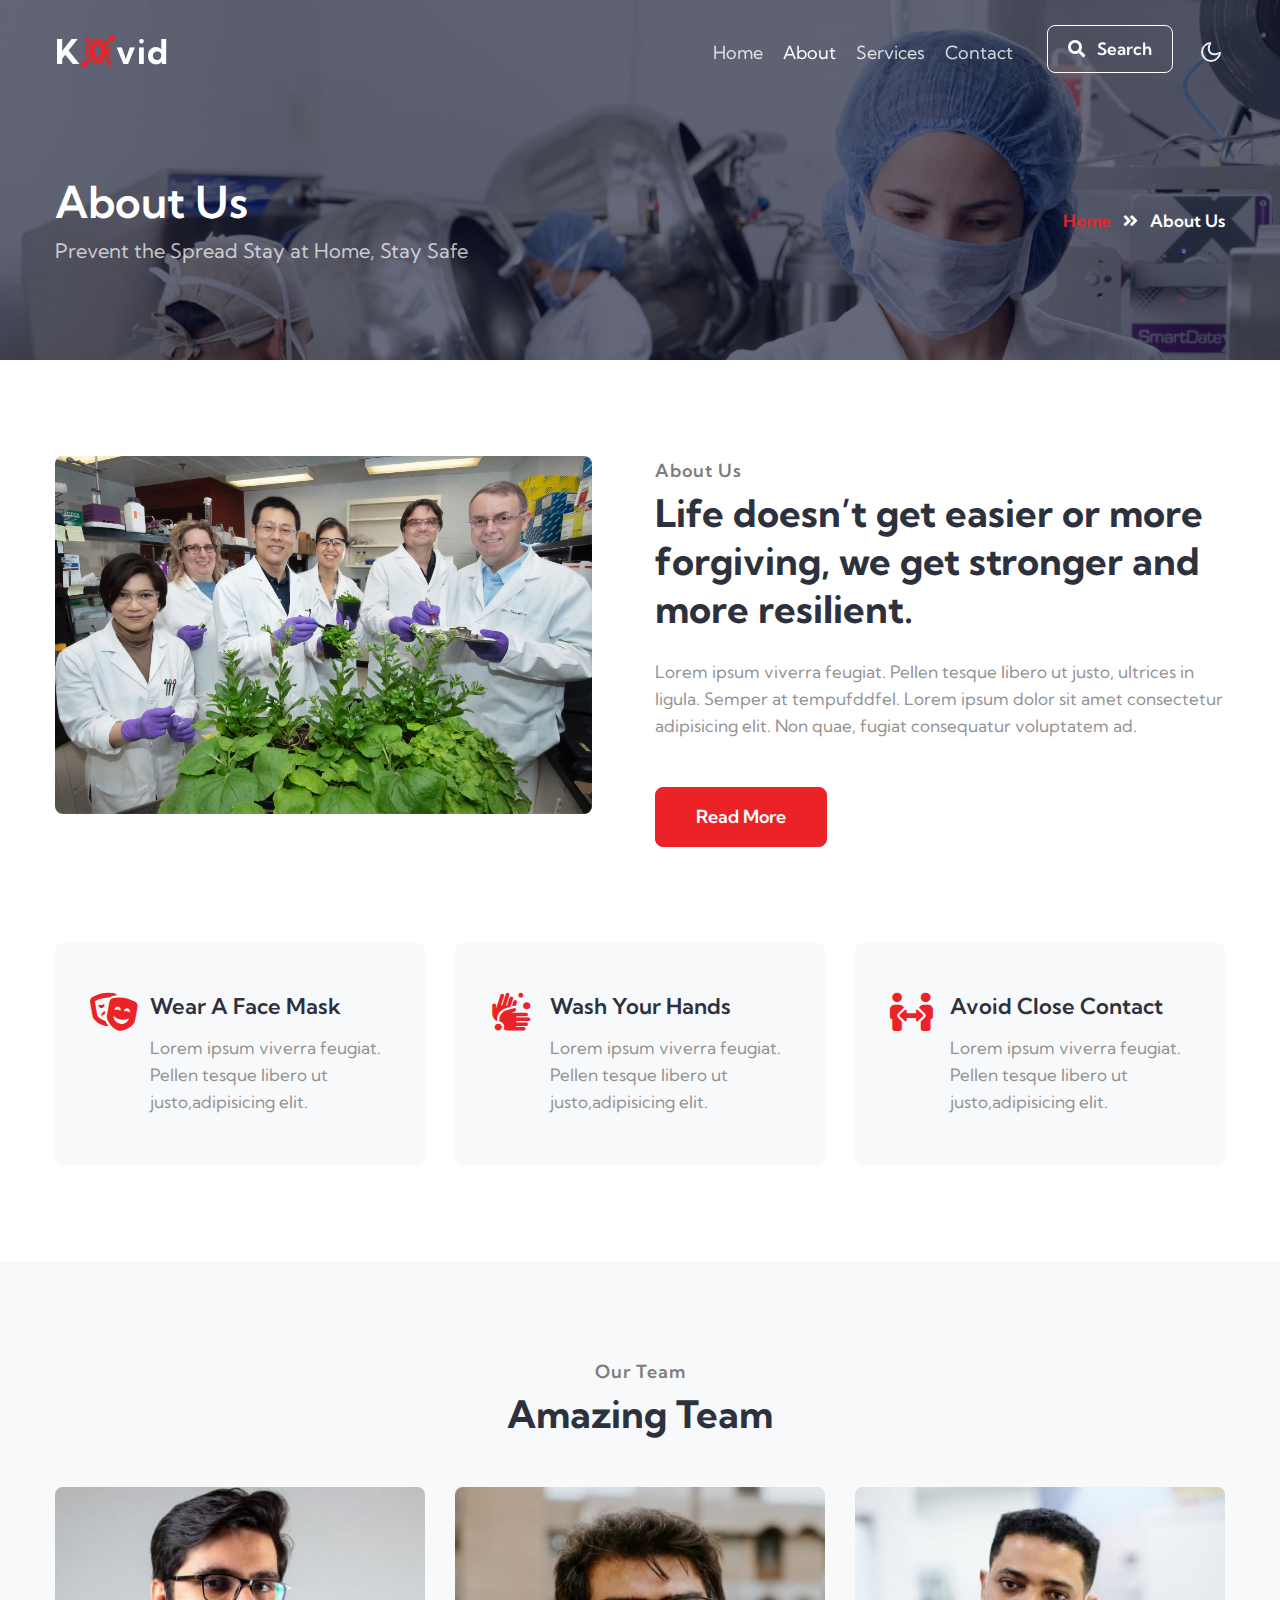
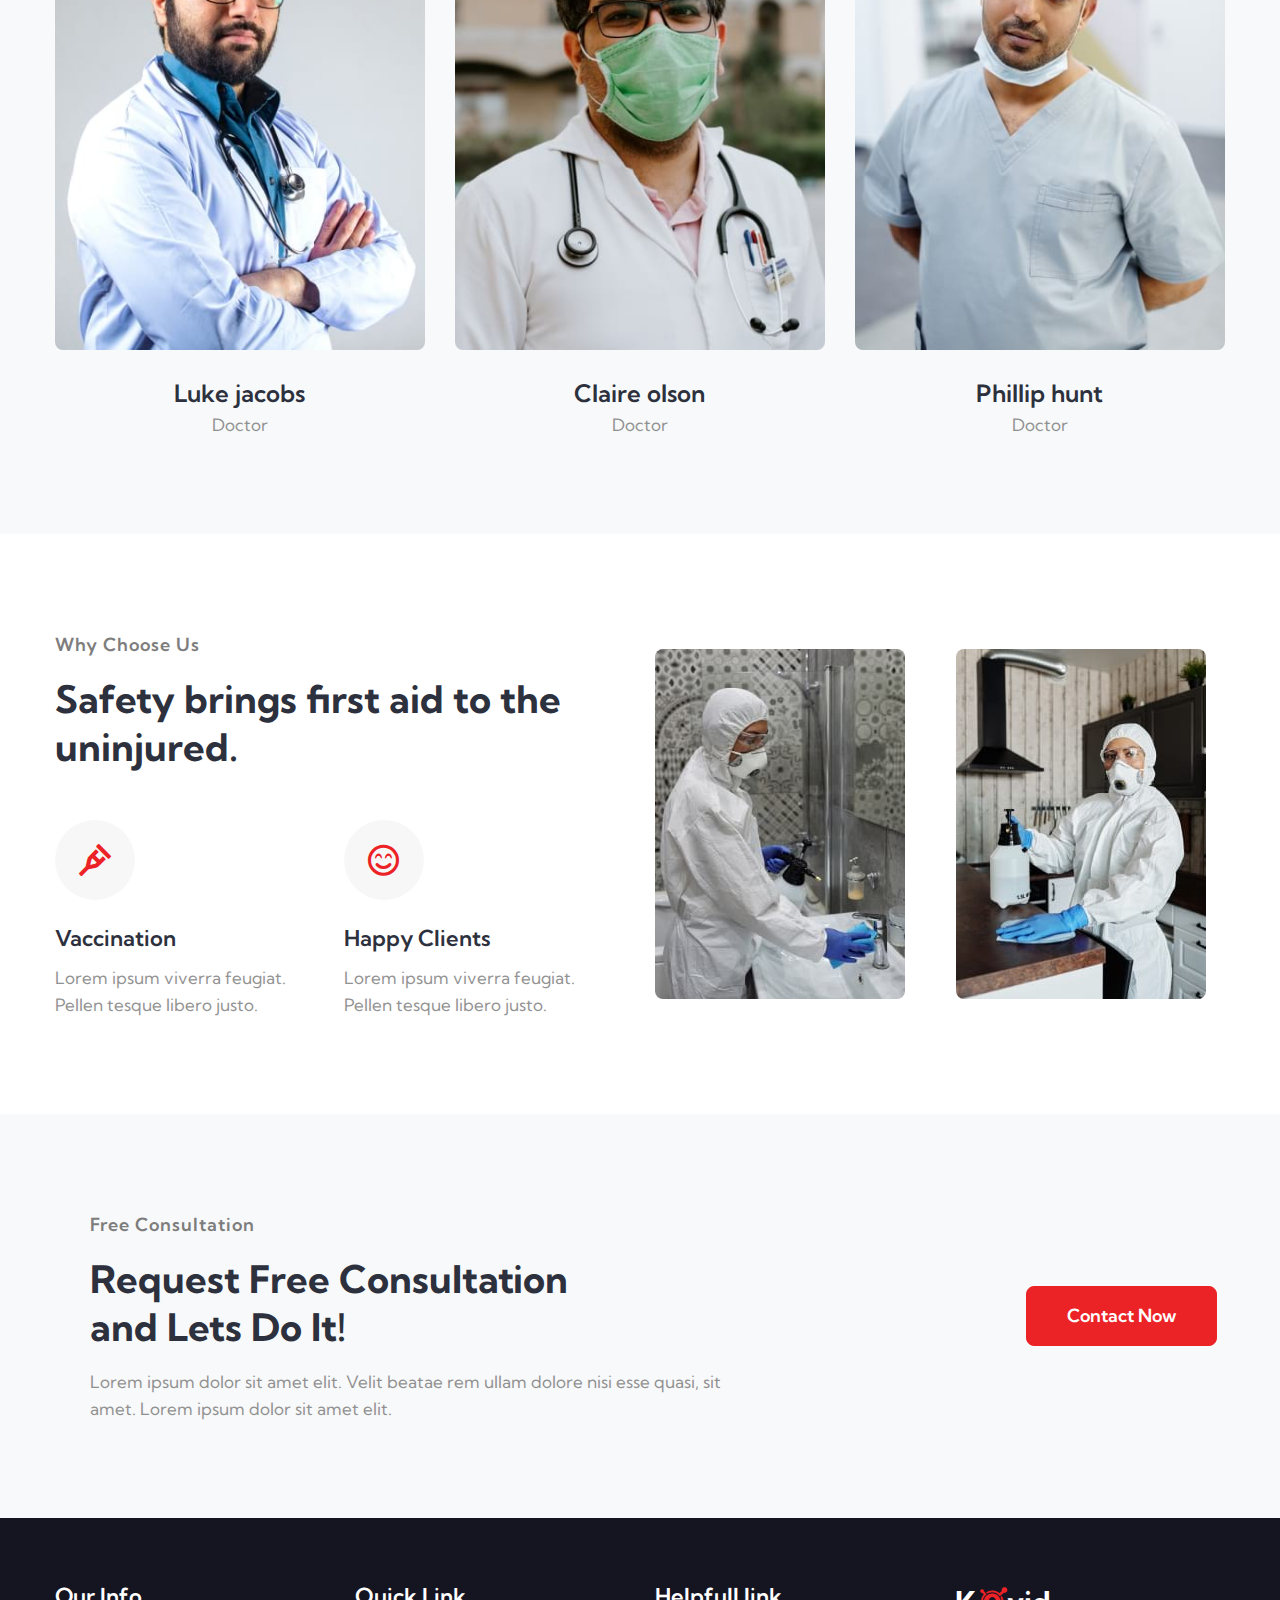
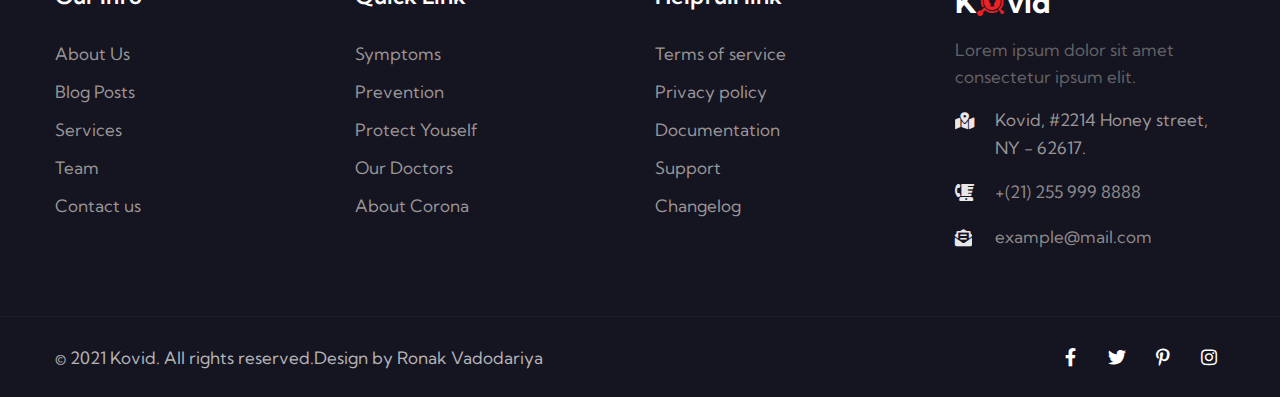
==== commit 0800e01c: "final project" ====
--- a/about.html
+++ b/about.html
@@ -392,9 +392,7 @@
   <section class="w3l-copyright">
     <div class="container">
       <div class="row bottom-copies">
-        <p class="col-lg-8 copy-footer-29">© 2021 Kovid. All rights reserved.Design by<a href="https://w3layouts.com/"
-            target="_blank">
-            W3layouts</a></p>
+        <p class="col-lg-8 copy-footer-29">© 2021 Kovid. All rights reserved.Design by Ronak Vadodariya</p>
         <div class="col-lg-4 main-social-footer-29">
           <a href="#facebook" class="facebook"><span class="fab fa-facebook-f"></span></a>
           <a href="#twitter" class="twitter"><span class="fab fa-twitter"></span></a>
